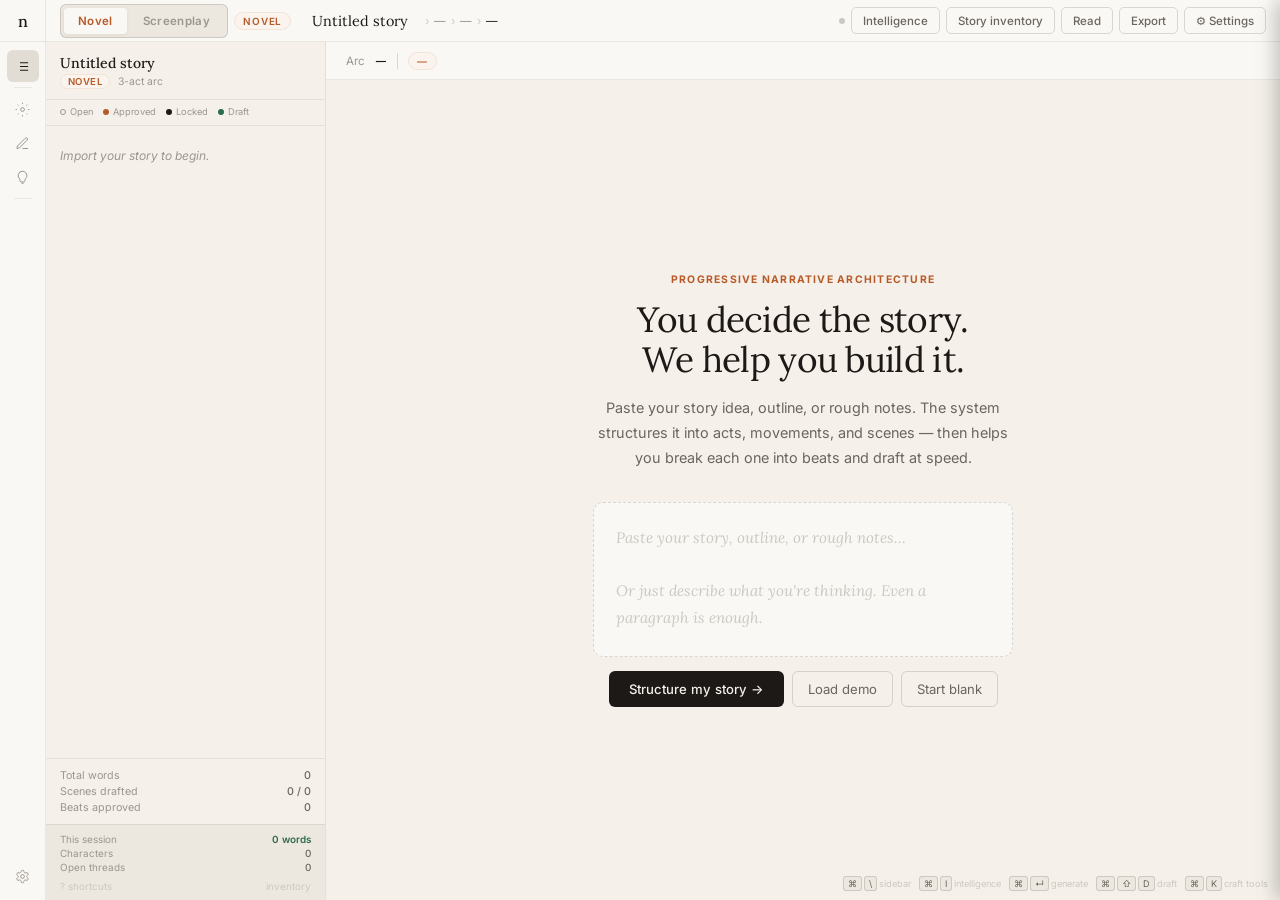
==== app.html @ 229045ee "Add files via upload" ====
<!DOCTYPE html>
<html lang="en">
<head>
<meta charset="UTF-8">
<meta name="viewport" content="width=device-width, initial-scale=1.0">
<title>Narrative</title>
<link rel="preconnect" href="https://fonts.googleapis.com">
<link href="https://fonts.googleapis.com/css2?family=Lora:ital,wght@0,400;0,500;1,400;1,500&family=Inter:wght@300;400;500;600&display=swap" rel="stylesheet">
<style>
/* ═══════════════════════════════════════════════════════════════
   DESIGN TOKENS
═══════════════════════════════════════════════════════════════ */
:root {
  /* Surfaces */
  --paper:       #f5f1ea;
  --paper-2:     #ece8df;
  --paper-3:     #e2ddd4;
  --paper-card:  #faf8f4;

  /* Ink */
  --ink:         #1c1917;
  --ink-2:       #3d3936;
  --ink-3:       #6b6560;
  --ink-4:       #9c9590;
  --ink-5:       #ccc8c2;

  /* Accent */
  --accent:      #b85a28;
  --accent-2:    #f2e4d8;
  --accent-3:    #faf3ee;

  /* Status colours */
  --col-open:     #9c9590;
  --col-approved: #b85a28;
  --col-locked:   #1c1917;
  --col-draft:    #2d6a4f;
  --col-beat:     #5b4fcf;

  /* Mode colours */
  --novel-accent:      #b85a28;
  --screenplay-accent: #1a5276;
  --screenplay-2:      #d6eaf8;

  /* Structure */
  --border:   rgba(28,25,23,.08);
  --border-2: rgba(28,25,23,.15);
  --shadow-s: 0 1px 4px rgba(28,25,23,.06);
  --shadow-m: 0 4px 18px rgba(28,25,23,.09);

  /* Type */
  --serif: 'Lora', Georgia, serif;
  --sans:  'Inter', system-ui, sans-serif;
  --ease:  cubic-bezier(.4,0,.2,1);

  /* Sidebar width */
  --sb-w: 280px;
  --rail-w: 46px;
}

/* Screenplay mode overrides accent colour */
body.screenplay {
  --accent:   #1a5276;
  --accent-2: #d6eaf8;
  --accent-3: #eaf4fb;
}

/* ═══════════════════════════════════════════════════════════════
   RESET
═══════════════════════════════════════════════════════════════ */
*,*::before,*::after { box-sizing:border-box; margin:0; padding:0; }
html,body { height:100%; overflow:hidden; }
body { font-family:var(--sans); background:var(--paper); color:var(--ink);
       -webkit-font-smoothing:antialiased; font-size:14px; }
button { font-family:inherit; cursor:pointer; border:none; background:none; color:inherit; }
input,textarea { font-family:inherit; outline:none; border:none; background:none; color:inherit; }
::-webkit-scrollbar { width:4px; }
::-webkit-scrollbar-thumb { background:var(--border-2); border-radius:2px; }

/* ═══════════════════════════════════════════════════════════════
   APP SHELL  —  rail | sidebar | main
═══════════════════════════════════════════════════════════════ */
#shell {
  display: grid;
  grid-template-rows: 42px 1fr;
  grid-template-columns: var(--rail-w) var(--sb-w) 1fr;
  grid-template-areas:
    "topbar topbar topbar"
    "rail   sb     main";
  height: 100vh;
  transition: grid-template-columns 220ms var(--ease);
}
#shell.sb-closed {
  grid-template-columns: var(--rail-w) 0px 1fr;
}

/* ═══════════════════════════════════════════════════════════════
   TOPBAR
═══════════════════════════════════════════════════════════════ */
#topbar {
  grid-area: topbar;
  display: flex;
  align-items: center;
  gap: 0;
  background: var(--paper-card);
  border-bottom: 1px solid var(--border);
  z-index: 100;
  padding-right: 14px;
}

/* Logo mark */
#tb-logo {
  width: var(--rail-w);
  height: 42px;
  display: flex;
  align-items: center;
  justify-content: center;
  font-family: var(--serif);
  font-size: 1rem;
  font-weight: 500;
  letter-spacing: -.02em;
  color: var(--ink);
  border-right: 1px solid var(--border);
  flex-shrink: 0;
  user-select: none;
}

/* Mode toggle — Novel / Screenplay */
#mode-toggle {
  display: flex;
  align-items: center;
  gap: 2px;
  background: var(--paper-2);
  border: 1px solid var(--border-2);
  border-radius: 6px;
  padding: 3px;
  margin-left: 14px;
}
.mode-btn {
  height: 26px;
  padding: 0 14px;
  border-radius: 4px;
  font-size: .72rem;
  font-weight: 600;
  letter-spacing: .03em;
  color: var(--ink-4);
  transition: all 180ms var(--ease);
}
.mode-btn.active {
  background: var(--paper-card);
  color: var(--accent);
  box-shadow: var(--shadow-s);
}

/* Mode badge — shows in topbar when mode active */
#mode-badge {
  font-size: .62rem;
  font-weight: 600;
  letter-spacing: .08em;
  text-transform: uppercase;
  color: var(--accent);
  background: var(--accent-3);
  border: 1px solid var(--accent-2);
  padding: 2px 8px;
  border-radius: 20px;
  margin-left: 6px;
}

/* Project title */
#tb-title {
  font-family: var(--serif);
  font-size: .9rem;
  font-weight: 400;
  color: var(--ink);
  padding: 2px 7px;
  border-radius: 4px;
  cursor: text;
  transition: background 180ms;
  margin-left: 14px;
  min-width: 80px;
  max-width: 240px;
}
#tb-title:hover { background: var(--paper-2); }
#tb-title:focus { background: var(--paper-2); outline: none; }

/* Breadcrumb */
#tb-crumb {
  display: flex;
  align-items: center;
  gap: 5px;
  font-size: .72rem;
  color: var(--ink-4);
  margin-left: 10px;
  flex: 1;
  min-width: 0;
  overflow: hidden;
}
.tb-crumb-sep { color: var(--ink-5); }
.tb-crumb-item {
  white-space: nowrap;
  overflow: hidden;
  text-overflow: ellipsis;
}
.tb-crumb-item.current { color: var(--ink-2); font-weight: 500; }

/* Right controls */
#tb-right {
  display: flex;
  align-items: center;
  gap: 6px;
  margin-left: auto;
  flex-shrink: 0;
}
.tb-btn {
  height: 27px;
  padding: 0 11px;
  border-radius: 5px;
  font-size: .72rem;
  font-weight: 500;
  color: var(--ink-3);
  border: 1px solid var(--border-2);
  transition: all 180ms var(--ease);
  display: flex;
  align-items: center;
  gap: 5px;
}
.tb-btn:hover { background: var(--paper-2); color: var(--ink); }
.tb-btn.primary {
  background: var(--ink);
  color: var(--paper);
  border-color: var(--ink);
}
.tb-btn.primary:hover { background: var(--ink-2); }

/* Save indicator */
#save-dot {
  width: 6px;
  height: 6px;
  border-radius: 50%;
  background: var(--ink-5);
  transition: background .5s;
  flex-shrink: 0;
}
#save-dot.saving { background: #f59e0b; }
#save-dot.saved  { background: var(--col-draft); }

/* ═══════════════════════════════════════════════════════════════
   ICON RAIL
═══════════════════════════════════════════════════════════════ */
#rail {
  grid-area: rail;
  width: var(--rail-w);
  border-right: 1px solid var(--border);
  background: var(--paper-card);
  display: flex;
  flex-direction: column;
  align-items: center;
  padding: 8px 0;
  gap: 2px;
  z-index: 90;
}
.r-btn {
  width: 32px;
  height: 32px;
  border-radius: 6px;
  display: flex;
  align-items: center;
  justify-content: center;
  color: var(--ink-4);
  transition: all 180ms var(--ease);
  position: relative;
}
.r-btn:hover { background: var(--paper-2); color: var(--ink-2); }
.r-btn.active { background: var(--paper-3); color: var(--ink); }
.r-btn svg { width: 15px; height: 15px; stroke: currentColor; fill: none; stroke-width: 1.6; }
.r-sep { width: 18px; height: 1px; background: var(--border); margin: 3px 0; }
.r-bottom { margin-top: auto; }

/* Tooltip */
.r-btn::after {
  content: attr(data-tip);
  position: absolute;
  left: calc(100% + 8px);
  top: 50%;
  transform: translateY(-50%);
  background: var(--ink);
  color: var(--paper);
  font-size: .65rem;
  font-weight: 500;
  padding: 3px 8px;
  border-radius: 4px;
  white-space: nowrap;
  opacity: 0;
  pointer-events: none;
  transition: opacity 150ms;
  z-index: 200;
}
.r-btn:hover::after { opacity: 1; }

/* ═══════════════════════════════════════════════════════════════
   SIDEBAR — the story navigator
═══════════════════════════════════════════════════════════════ */
#sb {
  grid-area: sb;
  background: var(--paper);
  border-right: 1px solid var(--border);
  display: flex;
  flex-direction: column;
  overflow: hidden;
  transition: width 220ms var(--ease);
}
#shell.sb-closed #sb { width: 0; pointer-events: none; }

/* Sidebar header */
#sb-head {
  padding: 12px 14px 10px;
  border-bottom: 1px solid var(--border);
  flex-shrink: 0;
}
#sb-project-name {
  font-family: var(--serif);
  font-size: .88rem;
  font-weight: 500;
  color: var(--ink);
  margin-bottom: 2px;
  white-space: nowrap;
  overflow: hidden;
  text-overflow: ellipsis;
}
#sb-meta {
  font-size: .65rem;
  color: var(--ink-4);
  display: flex;
  align-items: center;
  gap: 8px;
}
.sb-meta-pill {
  background: var(--accent-3);
  color: var(--accent);
  border: 1px solid var(--accent-2);
  border-radius: 20px;
  padding: 1px 7px;
  font-size: .6rem;
  font-weight: 600;
  letter-spacing: .05em;
  text-transform: uppercase;
}

/* Sidebar scroll area */
#sb-scroll {
  flex: 1;
  overflow-y: auto;
  padding: 8px 0;
}

/* ── STATUS LEGEND ── */
#sb-legend {
  display: flex;
  gap: 10px;
  padding: 6px 14px 8px;
  border-bottom: 1px solid var(--border);
  flex-wrap: wrap;
}
.leg-item {
  display: flex;
  align-items: center;
  gap: 4px;
  font-size: .58rem;
  color: var(--ink-4);
}
.leg-dot {
  width: 6px;
  height: 6px;
  border-radius: 50%;
}

/* ── ACT ROW ── */
.act-row {
  padding: 6px 14px 4px;
  margin-top: 4px;
}
.act-label {
  font-size: .6rem;
  font-weight: 700;
  letter-spacing: .1em;
  text-transform: uppercase;
  color: var(--ink-4);
  display: flex;
  align-items: center;
  gap: 6px;
}
.act-label::after {
  content: '';
  flex: 1;
  height: 1px;
  background: var(--border);
}

/* ── MOVEMENT ROW ── */
.mov-row {
  display: flex;
  align-items: flex-start;
  gap: 8px;
  padding: 6px 14px 6px 18px;
  cursor: pointer;
  transition: background 150ms;
  border-left: 2px solid transparent;
  position: relative;
}
.mov-row:hover { background: var(--paper-2); }
.mov-row.active {
  background: var(--paper-2);
  border-left-color: var(--accent);
}
.mov-row.active .mov-name { color: var(--ink); font-weight: 600; }

.mov-status {
  width: 9px;
  height: 9px;
  border-radius: 50%;
  flex-shrink: 0;
  margin-top: 3px;
  transition: all 180ms;
}
/* Status colours */
.st-open     { border: 1.5px solid var(--col-open); background: transparent; }
.st-approved { border: 1.5px solid var(--col-approved); background: var(--col-approved); }
.st-locked   { border: 1.5px solid var(--col-locked); background: var(--col-locked); }
.st-draft    { border: 1.5px solid var(--col-draft); background: var(--col-draft); }

.mov-body { flex: 1; min-width: 0; }
.mov-name {
  font-size: .8rem;
  font-weight: 500;
  color: var(--ink-2);
  white-space: nowrap;
  overflow: hidden;
  text-overflow: ellipsis;
  margin-bottom: 2px;
}
.mov-fn {
  font-size: .65rem;
  color: var(--ink-4);
  white-space: nowrap;
  overflow: hidden;
  text-overflow: ellipsis;
  margin-bottom: 3px;
}
/* Movement summary — the key new feature */
.mov-summary {
  font-size: .68rem;
  color: var(--ink-3);
  line-height: 1.55;
  display: none; /* shown when movement is active or hovered */
  padding-top: 2px;
  border-top: 1px solid var(--border);
  margin-top: 3px;
  padding-top: 4px;
}
.mov-row.active .mov-summary,
.mov-row.expanded .mov-summary { display: block; }

.mov-scenes-count {
  font-size: .6rem;
  color: var(--ink-5);
  flex-shrink: 0;
  margin-top: 3px;
}

/* ── SCENE ROW (inside expanded movement) ── */
.scene-rows {
  display: none;
  padding: 0 0 4px 0;
}
.mov-row.expanded + .scene-rows { display: block; }

.scene-row {
  display: flex;
  align-items: center;
  gap: 7px;
  padding: 4px 14px 4px 36px;
  cursor: pointer;
  transition: background 150ms;
  border-left: 2px solid transparent;
}
.scene-row:hover { background: var(--paper-2); }
.scene-row.active {
  background: var(--accent-3);
  border-left-color: var(--accent);
}
.scene-row.active .scene-name { color: var(--ink); }

.scene-status {
  width: 6px;
  height: 6px;
  border-radius: 50%;
  flex-shrink: 0;
}
.scene-name {
  font-size: .74rem;
  color: var(--ink-3);
  flex: 1;
  white-space: nowrap;
  overflow: hidden;
  text-overflow: ellipsis;
}
.scene-beats-count {
  font-size: .6rem;
  color: var(--ink-5);
  flex-shrink: 0;
}

/* ── SIDEBAR FOOTER ── */
#sb-foot {
  padding: 10px 14px;
  border-top: 1px solid var(--border);
  flex-shrink: 0;
  display: flex;
  flex-direction: column;
  gap: 3px;
}
.sb-stat {
  display: flex;
  justify-content: space-between;
  font-size: .67rem;
  color: var(--ink-4);
}
.sb-stat strong { color: var(--ink-3); font-weight: 500; }

/* ── ADD MOVEMENT button ── */
.sb-add-btn {
  display: flex;
  align-items: center;
  gap: 6px;
  padding: 6px 14px;
  font-size: .72rem;
  color: var(--ink-4);
  width: 100%;
  text-align: left;
  transition: all 150ms;
  border-radius: 0;
}
.sb-add-btn:hover { background: var(--paper-2); color: var(--accent); }
.sb-add-btn svg { width: 12px; height: 12px; stroke: currentColor; fill: none; stroke-width: 2; }

/* ═══════════════════════════════════════════════════════════════
   MAIN AREA
═══════════════════════════════════════════════════════════════ */
#main {
  grid-area: main;
  display: flex;
  flex-direction: column;
  overflow: hidden;
  background: var(--paper);
}

/* ── CONTEXT BAR (below topbar in main) ── */
#ctx-bar {
  height: 38px;
  border-bottom: 1px solid var(--border);
  background: var(--paper-card);
  display: flex;
  align-items: center;
  padding: 0 20px;
  gap: 10px;
  flex-shrink: 0;
}
.ctx-label {
  font-size: .72rem;
  color: var(--ink-4);
}
.ctx-name {
  font-family: var(--serif);
  font-size: .88rem;
  font-weight: 500;
  color: var(--ink);
}
.ctx-fn-pill {
  font-size: .62rem;
  font-weight: 600;
  letter-spacing: .06em;
  text-transform: uppercase;
  padding: 2px 8px;
  border-radius: 20px;
  background: var(--accent-3);
  color: var(--accent);
  border: 1px solid var(--accent-2);
}
.ctx-sep { width: 1px; height: 16px; background: var(--border-2); }
.ctx-right { margin-left: auto; display: flex; gap: 6px; align-items: center; }

/* ── MAIN SCROLL ── */
#main-scroll {
  flex: 1;
  overflow-y: auto;
  padding: 0;
}

/* ═══════════════════════════════════════════════════════════════
   WELCOME / EMPTY STATE
═══════════════════════════════════════════════════════════════ */
#welcome-state {
  display: flex;
  align-items: center;
  justify-content: center;
  min-height: 100%;
  padding: 60px 40px;
}
.ws-inner {
  max-width: 520px;
  text-align: center;
}
.ws-kicker {
  font-size: .65rem;
  font-weight: 700;
  letter-spacing: .12em;
  text-transform: uppercase;
  color: var(--accent);
  margin-bottom: 14px;
}
.ws-title {
  font-family: var(--serif);
  font-size: 2.2rem;
  font-weight: 400;
  color: var(--ink);
  line-height: 1.15;
  letter-spacing: -.02em;
  margin-bottom: 14px;
}
.ws-sub {
  font-size: .9rem;
  color: var(--ink-3);
  line-height: 1.75;
  margin-bottom: 32px;
  max-width: 420px;
  margin-left: auto;
  margin-right: auto;
}

/* Import area */
.ws-import {
  border: 1.5px dashed var(--border-2);
  border-radius: 10px;
  padding: 22px;
  background: var(--paper-card);
  margin-bottom: 14px;
  transition: border-color 200ms, background 200ms;
  text-align: left;
}
.ws-import:focus-within {
  border-color: var(--accent);
  background: var(--accent-3);
}
.ws-import textarea {
  width: 100%;
  resize: none;
  font-family: var(--serif);
  font-size: .95rem;
  line-height: 1.75;
  color: var(--ink);
  min-height: 100px;
}
.ws-import textarea::placeholder { color: var(--ink-5); font-style: italic; }

.ws-actions {
  display: flex;
  align-items: center;
  gap: 8px;
  justify-content: center;
}
.ws-btn-p {
  height: 36px;
  padding: 0 20px;
  border-radius: 6px;
  background: var(--ink);
  color: var(--paper);
  font-size: .82rem;
  font-weight: 500;
  transition: background 180ms;
}
.ws-btn-p:hover { background: var(--ink-2); }
.ws-btn-s {
  height: 36px;
  padding: 0 15px;
  border-radius: 6px;
  border: 1px solid var(--border-2);
  font-size: .82rem;
  color: var(--ink-3);
  transition: all 180ms;
}
.ws-btn-s:hover { background: var(--paper-2); color: var(--ink); }

/* ═══════════════════════════════════════════════════════════════
   MOVEMENT OVERVIEW (main content when a movement is selected)
═══════════════════════════════════════════════════════════════ */
#movement-view {
  display: none;
  padding: 36px 48px 80px;
  max-width: 800px;
}
#movement-view.visible { display: block; }

.mv-header { margin-bottom: 28px; }
.mv-act-label {
  font-size: .62rem;
  font-weight: 700;
  letter-spacing: .1em;
  text-transform: uppercase;
  color: var(--ink-4);
  margin-bottom: 6px;
}
.mv-title {
  font-family: var(--serif);
  font-size: 1.8rem;
  font-weight: 400;
  color: var(--ink);
  letter-spacing: -.02em;
  margin-bottom: 6px;
  line-height: 1.2;
}
.mv-fn {
  font-size: .78rem;
  color: var(--ink-3);
  margin-bottom: 14px;
  line-height: 1.5;
}
.mv-summary-block {
  background: var(--paper-card);
  border: 1px solid var(--border);
  border-left: 3px solid var(--accent);
  border-radius: 0 8px 8px 0;
  padding: 14px 18px;
  margin-bottom: 24px;
  font-family: var(--serif);
  font-size: .95rem;
  line-height: 1.75;
  color: var(--ink-2);
}
.mv-summary-block .mv-summary-label {
  font-family: var(--sans);
  font-size: .6rem;
  font-weight: 700;
  letter-spacing: .1em;
  text-transform: uppercase;
  color: var(--ink-4);
  margin-bottom: 6px;
}

/* Scene intention cards */
.mv-scenes-title {
  font-size: .72rem;
  font-weight: 600;
  letter-spacing: .08em;
  text-transform: uppercase;
  color: var(--ink-4);
  margin-bottom: 12px;
  display: flex;
  align-items: center;
  justify-content: space-between;
}
.scene-cards { display: flex; flex-direction: column; gap: 8px; }

.scene-card {
  background: var(--paper-card);
  border: 1px solid var(--border);
  border-radius: 8px;
  padding: 14px 16px;
  cursor: pointer;
  transition: all 180ms var(--ease);
  display: flex;
  align-items: flex-start;
  gap: 12px;
}
.scene-card:hover {
  border-color: var(--border-2);
  box-shadow: var(--shadow-s);
  transform: translateY(-1px);
}
.scene-card.active {
  border-color: var(--accent);
  background: var(--accent-3);
}

.sc-num {
  font-size: .65rem;
  font-weight: 700;
  color: var(--ink-5);
  width: 18px;
  flex-shrink: 0;
  padding-top: 1px;
}
.sc-body { flex: 1; min-width: 0; }
.sc-name {
  font-size: .85rem;
  font-weight: 500;
  color: var(--ink);
  margin-bottom: 3px;
}
.sc-intention {
  font-size: .76rem;
  color: var(--ink-3);
  line-height: 1.5;
  font-style: italic;
}
.sc-meta {
  display: flex;
  align-items: center;
  gap: 6px;
  margin-top: 7px;
  flex-wrap: wrap;
}
.sc-tag {
  font-size: .6rem;
  font-weight: 600;
  letter-spacing: .05em;
  text-transform: uppercase;
  padding: 1px 6px;
  border-radius: 3px;
}
.sc-tag-fn    { background: var(--paper-3); color: var(--ink-3); }
.sc-tag-beats { background: var(--accent-3); color: var(--accent); }
.sc-tag-done  { background: #dceee6; color: #2d6a4f; }
.sc-tag-open  { background: var(--paper-3); color: var(--col-open); }
.sc-tag-locked { background: #f0ede8; color: var(--ink-2); }

.sc-status-dot {
  width: 8px;
  height: 8px;
  border-radius: 50%;
  flex-shrink: 0;
  margin-top: 4px;
}

/* Add scene card */
.scene-card-add {
  border-style: dashed;
  color: var(--ink-4);
  display: flex;
  align-items: center;
  justify-content: center;
  gap: 6px;
  font-size: .78rem;
  padding: 12px;
  background: transparent;
}
.scene-card-add:hover {
  color: var(--accent);
  border-color: var(--accent);
  background: var(--accent-3);
  transform: none;
  box-shadow: none;
}

/* ═══════════════════════════════════════════════════════════════
   BEAT VIEW (main content when a scene is selected)
═══════════════════════════════════════════════════════════════ */
#beat-view {
  display: none;
  padding: 32px 48px 100px;
  max-width: 760px;
}
#beat-view.visible { display: block; }

.bv-header { margin-bottom: 22px; }
.bv-back {
  display: inline-flex;
  align-items: center;
  gap: 5px;
  font-size: .72rem;
  color: var(--ink-4);
  cursor: pointer;
  margin-bottom: 10px;
  transition: color 150ms;
}
.bv-back:hover { color: var(--accent); }
.bv-back svg { width: 12px; height: 12px; stroke: currentColor; fill: none; stroke-width: 2; }

.bv-title {
  font-family: var(--serif);
  font-size: 1.4rem;
  font-weight: 400;
  color: var(--ink);
  margin-bottom: 4px;
}
.bv-intention {
  font-size: .82rem;
  color: var(--ink-3);
  font-style: italic;
  line-height: 1.55;
  margin-bottom: 14px;
  max-width: 520px;
}

/* Intention input */
.bv-intention-input {
  width: 100%;
  border: 1px solid var(--border-2);
  border-radius: 6px;
  padding: 10px 14px;
  font-family: var(--serif);
  font-size: .9rem;
  line-height: 1.65;
  color: var(--ink);
  background: var(--paper-card);
  resize: none;
  margin-bottom: 16px;
  transition: border-color 180ms;
  min-height: 64px;
}
.bv-intention-input:focus { border-color: var(--accent); background: var(--paper-card); }
.bv-intention-input::placeholder { color: var(--ink-5); font-style: italic; }

.bv-gen-beats-btn {
  height: 32px;
  padding: 0 16px;
  border-radius: 5px;
  background: var(--ink);
  color: var(--paper);
  font-size: .78rem;
  font-weight: 500;
  margin-bottom: 22px;
  display: inline-flex;
  align-items: center;
  gap: 6px;
  transition: background 180ms;
}
.bv-gen-beats-btn:hover { background: var(--ink-2); }

/* Beat cards */
.beat-list { display: flex; flex-direction: column; gap: 6px; }

.beat-card {
  background: var(--paper-card);
  border: 1px solid var(--border);
  border-radius: 7px;
  padding: 12px 14px;
  display: flex;
  align-items: flex-start;
  gap: 10px;
  transition: all 180ms var(--ease);
  cursor: default;
}
.beat-card:hover { border-color: var(--border-2); }
.beat-card.locked { border-left: 3px solid var(--col-locked); }
.beat-card.approved { border-left: 3px solid var(--col-approved); }
.beat-card.drafted { border-left: 3px solid var(--col-draft); }

.bc-drag {
  color: var(--ink-5);
  cursor: grab;
  padding: 2px;
  flex-shrink: 0;
  font-size: .8rem;
  margin-top: 1px;
  line-height: 1;
  letter-spacing: -.5px;
}
.bc-drag:hover { color: var(--ink-3); }

.bc-num {
  font-size: .62rem;
  font-weight: 700;
  color: var(--ink-5);
  width: 16px;
  flex-shrink: 0;
  padding-top: 2px;
}

.bc-body { flex: 1; min-width: 0; }
.bc-fn-row {
  display: flex;
  align-items: center;
  gap: 6px;
  margin-bottom: 4px;
}
.bc-fn-tag {
  font-size: .58rem;
  font-weight: 700;
  letter-spacing: .07em;
  text-transform: uppercase;
  padding: 1px 6px;
  border-radius: 3px;
  background: var(--paper-3);
  color: var(--ink-3);
}
.bc-fn-tag.revelation  { background: #fef3c7; color: #92400e; }
.bc-fn-tag.escalation  { background: var(--accent-3); color: var(--accent); }
.bc-fn-tag.reversal    { background: #ede9fe; color: #5b21b6; }
.bc-fn-tag.closure     { background: #d1fae5; color: #065f46; }
.bc-fn-tag.probe       { background: #e0f2fe; color: #0369a1; }
.bc-fn-tag.establishment { background: var(--paper-3); color: var(--ink-3); }

.bc-lock-btn {
  font-size: .6rem;
  color: var(--ink-5);
  padding: 1px 5px;
  border-radius: 3px;
  border: 1px solid var(--border);
  transition: all 150ms;
  margin-left: auto;
}
.bc-lock-btn:hover { color: var(--ink); border-color: var(--ink); }
.bc-lock-btn.locked { background: var(--ink); color: var(--paper); border-color: var(--ink); }

.bc-intention {
  font-size: .8rem;
  color: var(--ink-2);
  line-height: 1.55;
  margin-bottom: 5px;
}
.bc-intention[contenteditable]:focus { outline: none; }
.bc-intention[contenteditable]:focus::after { content: '|'; color: var(--accent); animation: blink 1s step-end infinite; }
@keyframes blink { 0%,100%{opacity:1} 50%{opacity:0} }

.bc-meta {
  display: flex;
  align-items: center;
  gap: 6px;
  flex-wrap: wrap;
}
.bc-meta-item {
  font-size: .62rem;
  color: var(--ink-4);
  display: flex;
  align-items: center;
  gap: 3px;
}
.bc-meta-dot { width: 4px; height: 4px; border-radius: 50%; background: var(--ink-5); }

.bc-actions {
  display: flex;
  flex-direction: column;
  gap: 4px;
  flex-shrink: 0;
}
.bc-action-btn {
  height: 24px;
  padding: 0 8px;
  border-radius: 4px;
  font-size: .62rem;
  font-weight: 500;
  border: 1px solid var(--border-2);
  color: var(--ink-4);
  transition: all 150ms;
  white-space: nowrap;
}
.bc-action-btn:hover { background: var(--paper-2); color: var(--ink); }
.bc-action-btn.expand-btn {
  background: var(--ink);
  color: var(--paper);
  border-color: var(--ink);
}
.bc-action-btn.expand-btn:hover { background: var(--ink-2); }

/* Add beat */
.beat-add-row {
  display: flex;
  align-items: center;
  gap: 8px;
  padding: 8px 14px;
  border: 1px dashed var(--border-2);
  border-radius: 7px;
  cursor: pointer;
  transition: all 150ms;
  color: var(--ink-4);
  font-size: .75rem;
}
.beat-add-row:hover { border-color: var(--accent); color: var(--accent); background: var(--accent-3); }

/* ═══════════════════════════════════════════════════════════════
   SCREENPLAY-SPECIFIC STYLES
═══════════════════════════════════════════════════════════════ */
body.screenplay .mov-row.active { border-left-color: var(--screenplay-accent); }
body.screenplay .scene-card.active { border-color: var(--screenplay-accent); background: var(--screenplay-2); }
body.screenplay .ctx-fn-pill { background: var(--screenplay-2); color: var(--screenplay-accent); border-color: rgba(26,82,118,.2); }

/* ═══════════════════════════════════════════════════════════════
   SETTINGS MODAL
═══════════════════════════════════════════════════════════════ */
#settings-modal {
  position: fixed;
  inset: 0;
  z-index: 500;
  background: rgba(28,25,23,.45);
  backdrop-filter: blur(4px);
  display: none;
  align-items: center;
  justify-content: center;
}
#settings-modal.open { display: flex; }
.settings-box {
  background: var(--paper-card);
  border-radius: 12px;
  padding: 28px;
  width: min(420px, 90vw);
  box-shadow: var(--shadow-m);
}
.settings-title {
  font-family: var(--serif);
  font-size: 1.2rem;
  margin-bottom: 5px;
}
.settings-sub {
  font-size: .8rem;
  color: var(--ink-3);
  line-height: 1.6;
  margin-bottom: 16px;
}
.settings-inp {
  width: 100%;
  height: 34px;
  border: 1.5px solid var(--border-2);
  border-radius: 6px;
  background: var(--paper);
  padding: 0 10px;
  font-size: .83rem;
  margin-bottom: 14px;
  transition: border-color 180ms;
}
.settings-inp:focus { border-color: var(--accent); outline: none; }
.settings-actions { display: flex; gap: 8px; justify-content: flex-end; }

/* ═══════════════════════════════════════════════════════════════
   TOASTS
═══════════════════════════════════════════════════════════════ */
#toasts {
  position: fixed;
  bottom: 18px;
  left: 50%;
  transform: translateX(-50%);
  display: flex;
  flex-direction: column;
  gap: 5px;
  z-index: 999;
  pointer-events: none;
  align-items: center;
}
.toast {
  background: var(--ink);
  color: var(--paper);
  padding: 7px 16px;
  border-radius: 6px;
  font-size: .78rem;
  box-shadow: var(--shadow-m);
  animation: toast-in .22s var(--ease);
  white-space: nowrap;
}
.toast.success { background: var(--col-draft); }
.toast.info    { background: var(--col-beat); }
@keyframes toast-in { from{opacity:0;transform:translateY(5px)} to{opacity:1;transform:none} }

/* ═══════════════════════════════════════════════════════════════
   CHUNK 3 — BEAT ENGINE CSS
═══════════════════════════════════════════════════════════════ */

.beat-generating { display:flex; flex-direction:column; gap:8px; padding:8px 0; }
.beat-gen-shimmer { height:72px; border-radius:7px; background:linear-gradient(90deg,var(--paper-2) 25%,var(--paper-3) 50%,var(--paper-2) 75%); background-size:200% 100%; animation:beat-shim 1.4s infinite; border:1px solid var(--border); }
@keyframes beat-shim { 0%{background-position:200% 0} 100%{background-position:-200% 0} }
.beat-gen-label { font-size:.72rem; color:var(--ink-4); font-style:italic; text-align:center; padding:6px 0; display:flex; align-items:center; justify-content:center; gap:8px; }
.beat-gen-spinner { width:14px; height:14px; border:2px solid var(--border-2); border-top-color:var(--accent); border-radius:50%; animation:spin .7s linear infinite; flex-shrink:0; }
@keyframes spin { to { transform:rotate(360deg); } }
.beat-card { animation:beat-appear .3s var(--ease) both; position:relative; }
@keyframes beat-appear { from{opacity:0;transform:translateY(6px)} to{opacity:1;transform:none} }
.beat-card.drag-over { border-color:var(--accent); background:var(--accent-3); }
.bc-intention { transition:background 150ms; border-radius:3px; padding:2px 4px; margin:-2px -4px; }
.bc-intention:hover { background:var(--paper-2); cursor:text; }
.bc-intention:focus { background:var(--paper-2); outline:none; }
.bc-stakes { font-size:.72rem; color:var(--ink-4); line-height:1.45; margin-top:4px; padding:4px 7px; background:var(--paper-2); border-radius:4px; border-left:2px solid var(--border-2); transition:border-color 150ms; }
.bc-stakes.warning { border-left-color:#f59e0b; color:#92400e; }
.bc-stakes.empty { color:var(--ink-5); font-style:italic; }
.bc-stakes:focus { outline:none; border-left-color:var(--accent); }
.bc-char-tag { font-size:.6rem; padding:1px 6px; border-radius:3px; background:#dceee6; color:#2d6a4f; font-weight:500; }
.bc-char-passive { background:#fef3c7; color:#92400e; }
.needs-box { background:var(--accent-3); border:1px solid var(--accent-2); border-radius:8px; padding:14px; margin-bottom:18px; animation:beat-appear .3s var(--ease); }
.needs-box-title { font-size:.6rem; font-weight:700; letter-spacing:.1em; text-transform:uppercase; color:var(--accent); margin-bottom:7px; display:flex; align-items:center; justify-content:space-between; }
.needs-box-text { font-size:.8rem; color:var(--ink-2); line-height:1.6; }
.needs-box-close { font-size:.75rem; color:var(--ink-4); cursor:pointer; }
.needs-box-close:hover { color:var(--ink); }
.inspiration-panel { background:var(--paper-card); border:1px solid var(--border); border-radius:8px; padding:14px; margin-bottom:18px; animation:beat-appear .3s var(--ease); }
.ip-header { font-size:.6rem; font-weight:700; letter-spacing:.1em; text-transform:uppercase; color:var(--col-beat); margin-bottom:10px; display:flex; align-items:center; justify-content:space-between; }
.ip-close { font-size:.75rem; color:var(--ink-4); cursor:pointer; }
.ip-close:hover { color:var(--ink); }
.ip-provocation { border-left:2px solid var(--border-2); padding:6px 10px; margin-bottom:6px; transition:border-color 150ms,background 150ms; border-radius:0 4px 4px 0; }
.ip-provocation:hover { border-left-color:var(--col-beat); background:var(--paper-2); }
.ip-prov-type { font-size:.58rem; font-weight:700; letter-spacing:.07em; text-transform:uppercase; color:var(--col-beat); margin-bottom:2px; }
.ip-prov-text { font-size:.78rem; color:var(--ink-2); line-height:1.5; font-style:italic; }
.beat-actions-bar { display:flex; gap:8px; margin-bottom:14px; flex-wrap:wrap; align-items:center; }
.bab-btn { height:28px; padding:0 12px; border-radius:5px; font-size:.72rem; font-weight:500; border:1px solid var(--border-2); color:var(--ink-3); transition:all 150ms; display:flex; align-items:center; gap:5px; }
.bab-btn:hover { background:var(--paper-2); color:var(--ink); }
.bab-btn.primary { background:var(--ink); color:var(--paper); border-color:var(--ink); }
.bab-btn.primary:hover { background:var(--ink-2); }
.bab-beat-count { font-size:.68rem; color:var(--ink-4); margin-left:auto; }
.bc-fn-select { font-size:.58rem; font-weight:700; letter-spacing:.07em; text-transform:uppercase; padding:1px 6px; border-radius:3px; background:var(--paper-3); color:var(--ink-3); border:1px solid var(--border); cursor:pointer; appearance:none; -webkit-appearance:none; }
.bc-fn-select:focus { outline:none; border-color:var(--accent); }
.bc-delete-btn { font-size:.65rem; color:var(--ink-5); width:20px; height:20px; display:flex; align-items:center; justify-content:center; border-radius:3px; transition:all 150ms; flex-shrink:0; }
.bc-delete-btn:hover { background:#fee2e2; color:#dc2626; }
.bv-two-col { display:grid; grid-template-columns:1fr 240px; gap:24px; align-items:flex-start; }
.bv-context-panel { position:sticky; top:20px; }
.bcp-section { background:var(--paper-card); border:1px solid var(--border); border-radius:8px; padding:14px; margin-bottom:10px; }
.bcp-title { font-size:.6rem; font-weight:700; letter-spacing:.1em; text-transform:uppercase; color:var(--ink-4); margin-bottom:8px; }
.bcp-text { font-size:.76rem; color:var(--ink-2); line-height:1.55; }
.bcp-signal { display:flex; gap:6px; margin-bottom:5px; font-size:.73rem; color:var(--ink-2); line-height:1.4; }
.bcp-sig-dot { width:5px; height:5px; border-radius:50%; background:var(--accent); flex-shrink:0; margin-top:5px; }
.bcp-warning { background:#fef3c7; border-color:#fde68a; }
.bcp-warning .bcp-title { color:#92400e; }
.bcp-warning .bcp-text { color:#78350f; }

/* ═══════════════════════════════════════════════════════════════
   CHUNK 4 — DRAFT EXPANSION & MANUSCRIPT SURFACE
═══════════════════════════════════════════════════════════════ */

/* Draft view container */
#draft-view { display:none; padding:0 0 120px; max-width:760px; }
#draft-view.visible { display:block; }

/* Draft header */
.dv-header { padding:28px 40px 0; margin-bottom:0; }
.dv-back { display:inline-flex;align-items:center;gap:5px;font-size:.72rem;color:var(--ink-4);cursor:pointer;margin-bottom:12px;transition:color 150ms; }
.dv-back:hover { color:var(--accent); }
.dv-back svg { width:12px;height:12px;stroke:currentColor;fill:none;stroke-width:2; }
.dv-title { font-family:var(--serif);font-size:1.3rem;font-weight:400;color:var(--ink);margin-bottom:4px;padding:0 40px; }
.dv-meta { font-size:.72rem;color:var(--ink-4);padding:0 40px;margin-bottom:0;display:flex;align-items:center;gap:10px; }
.dv-mode-pill { font-size:.6rem;font-weight:600;letter-spacing:.06em;text-transform:uppercase;padding:2px 7px;border-radius:20px;background:var(--accent-3);color:var(--accent);border:1px solid var(--accent-2); }

/* Scene divider between beat-expanded blocks */
.scene-divider { height:1px;background:var(--border);margin:0 40px 0; }

/* Beat expansion block — each beat becomes one of these */
.expansion-block {
  padding:24px 40px;
  border-bottom:1px solid var(--border);
  position:relative;
  transition:background 300ms;
}
.expansion-block:last-of-type { border-bottom:none; }
.expansion-block:hover .eb-actions { opacity:1; }

/* Beat label above each block */
.eb-label {
  display:flex;align-items:center;gap:8px;
  margin-bottom:10px;
}
.eb-beat-num { font-size:.6rem;font-weight:700;color:var(--ink-5);width:20px; }
.eb-fn-tag { font-size:.58rem;font-weight:700;letter-spacing:.07em;text-transform:uppercase;padding:1px 6px;border-radius:3px;background:var(--paper-3);color:var(--ink-3); }
.eb-fn-tag.revelation  { background:#fef3c7;color:#92400e; }
.eb-fn-tag.escalation  { background:var(--accent-3);color:var(--accent); }
.eb-fn-tag.reversal    { background:#ede9fe;color:#5b21b6; }
.eb-fn-tag.closure     { background:#d1fae5;color:#065f46; }
.eb-fn-tag.probe       { background:#e0f2fe;color:#0369a1; }
.eb-status-dot { width:6px;height:6px;border-radius:50%;flex-shrink:0; }
.eb-word-count { font-size:.6rem;color:var(--ink-5);margin-left:auto; }

/* The actual prose/script surface */
.eb-prose {
  font-family:var(--serif);
  font-size:17.5px;
  line-height:1.92;
  color:var(--ink);
  min-height:24px;
  caret-color:var(--accent);
  white-space:pre-wrap;
  word-break:break-word;
}
.eb-prose:focus { outline:none; }
.eb-prose p { margin-bottom:1em; }

/* AI tint — pale green, dissolves after acceptance */
.eb-prose.ai-authored { background:rgba(45,106,79,.055);border-radius:4px;padding:4px 6px;margin:-4px -6px;transition:background 2s ease; }
.eb-prose.ai-authored.accepted { background:transparent;padding:0;margin:0; }

/* Voice-converted tint — pale gold */
.eb-prose.voice-authored { background:rgba(160,124,32,.06);border-radius:4px;padding:4px 6px;margin:-4px -6px;transition:background 2s ease; }
.eb-prose.voice-authored.accepted { background:transparent;padding:0;margin:0; }

/* Screenplay formatting */
body.screenplay .eb-prose { font-family:var(--sans);font-size:14px;line-height:1.6; }
.slug-line { font-weight:600;text-transform:uppercase;margin-bottom:.5em;font-size:14px;font-family:var(--sans); }
.action-line { margin-bottom:.5em; }
.character-name { text-align:center;font-weight:600;text-transform:uppercase;margin-top:.8em;margin-bottom:.1em;font-family:var(--sans); }
.dialogue-line { margin:0 60px .4em;font-family:var(--sans); }
.parenthetical { margin:0 80px .2em;color:var(--ink-3);font-family:var(--sans); }

/* Streaming cursor */
.stream-cursor { display:inline-block;width:2px;height:1.05em;background:var(--accent);vertical-align:text-bottom;border-radius:1px;animation:cur-blink 1s step-end infinite; }
@keyframes cur-blink { 0%,100%{opacity:1}50%{opacity:0} }

/* Generating shimmer for prose */
.prose-shimmer { display:flex;flex-direction:column;gap:6px;padding:8px 0; }
.prose-shim-line { height:.95em;border-radius:3px;background:linear-gradient(90deg,var(--paper-2) 25%,var(--paper-3) 50%,var(--paper-2) 75%);background-size:200% 100%;animation:beat-shim 1.4s infinite; }

/* Beat block actions — appear on hover */
.eb-actions {
  position:absolute;right:40px;top:24px;
  display:flex;gap:5px;opacity:0;
  transition:opacity 150ms;
}
.eb-act-btn {
  height:24px;padding:0 9px;border-radius:4px;
  font-size:.65rem;font-weight:500;
  border:1px solid var(--border-2);color:var(--ink-4);
  background:var(--paper-card);
  transition:all 150ms;white-space:nowrap;
}
.eb-act-btn:hover { background:var(--paper-2);color:var(--ink); }
.eb-act-btn.accept { background:var(--col-draft);color:#fff;border-color:var(--col-draft); }
.eb-act-btn.accept:hover { background:#236b42; }
.eb-act-btn.regen { color:var(--accent);border-color:var(--accent-2); }

/* Empty beat slot — not yet expanded */
.eb-empty {
  font-size:.82rem;color:var(--ink-5);font-style:italic;padding:8px 0;
  display:flex;align-items:center;gap:10px;
}
.eb-expand-btn {
  height:26px;padding:0 12px;border-radius:4px;
  font-size:.72rem;font-weight:500;
  background:var(--ink);color:var(--paper);
  border:none;cursor:pointer;
  transition:background 150ms;white-space:nowrap;flex-shrink:0;
}
.eb-expand-btn:hover { background:var(--ink-2); }
.eb-expand-btn:disabled { opacity:.4;cursor:not-allowed; }

/* Draft controls bar — bottom of screen */
#draft-controls {
  position:fixed;bottom:0;left:0;right:0;
  background:var(--paper-card);
  border-top:1px solid var(--border);
  padding:10px 40px;
  display:none;
  align-items:center;gap:10px;
  z-index:50;
  flex-wrap:wrap;
}
#draft-controls.visible { display:flex; }

.dc-group { display:flex;align-items:center;gap:7px;flex-shrink:0; }
.dc-label { font-size:.65rem;font-weight:600;letter-spacing:.07em;text-transform:uppercase;color:var(--ink-4);white-space:nowrap; }
.dc-sep { width:1px;height:20px;background:var(--border-2);flex-shrink:0; }
.dc-select {
  height:28px;padding:0 9px;border-radius:4px;
  border:1px solid var(--border-2);font-size:.75rem;
  background:var(--paper);color:var(--ink-3);cursor:pointer;
  min-width:80px;
}
.dc-slider { width:80px;accent-color:var(--accent); }
.dc-val { font-size:.72rem;color:var(--ink-2);min-width:28px; }
.vlock-btn { height:28px;padding:0 10px;border-radius:4px;font-size:.7rem;font-weight:500;color:var(--ink-4);border:1px solid var(--border-2);transition:all 150ms; }
.vlock-btn.on { background:var(--violet-l,#eceafb);color:#5b4fcf;border-color:rgba(91,79,207,.25); }
#dc-open-dir { flex:1;height:28px;background:var(--paper-2);border:1px solid var(--border-2);border-radius:4px;padding:0 9px;font-size:.8rem;min-width:140px;transition:border-color 150ms; }
#dc-open-dir:focus { border-color:var(--accent);background:var(--paper); }
#dc-open-dir::placeholder { color:var(--ink-5); }
.dc-gen-btn { height:28px;padding:0 14px;border-radius:4px;background:var(--ink);color:var(--paper);font-size:.75rem;font-weight:500;flex-shrink:0;transition:background 150ms; }
.dc-gen-btn:hover { background:var(--ink-2); }
.dc-gen-btn:disabled { opacity:.4;cursor:not-allowed; }

/* Voice button */
.voice-btn { width:28px;height:28px;border-radius:4px;display:flex;align-items:center;justify-content:center;border:1px solid var(--border-2);color:var(--ink-4);transition:all 150ms;flex-shrink:0; }
.voice-btn:hover { background:var(--paper-2);color:var(--ink); }
.voice-btn.recording { background:#fee2e2;border-color:#f87171;color:#dc2626;animation:pulse-r .8s infinite; }
@keyframes pulse-r { 0%,100%{opacity:1}50%{opacity:.6} }

/* Word palette */
#word-palette {
  position:fixed;z-index:600;
  background:var(--paper-card);
  border:1px solid var(--border-2);
  border-radius:10px;
  box-shadow:0 4px 24px rgba(28,25,23,.14);
  padding:10px;min-width:300px;max-width:420px;
  display:none;
}
#word-palette.show { display:block; }
.wp-header { display:flex;align-items:center;justify-content:space-between;margin-bottom:8px; }
.wp-title { font-size:.62rem;font-weight:700;letter-spacing:.1em;text-transform:uppercase;color:var(--ink-4); }
.wp-modes { display:flex;gap:3px; }
.wp-mode { height:20px;padding:0 8px;border-radius:3px;font-size:.65rem;font-weight:500;color:var(--ink-4);border:1px solid var(--border-2);transition:all 150ms; }
.wp-mode.on { background:var(--ink);color:var(--paper);border-color:var(--ink); }
.wp-options { display:flex;flex-direction:column;gap:3px;margin-bottom:8px; }
.wp-opt { padding:7px 10px;border-radius:5px;border:1px solid var(--border);cursor:pointer;transition:all 150ms;text-align:left; }
.wp-opt:hover { background:var(--paper-2);border-color:var(--border-2); }
.wp-opt-label { font-size:.58rem;font-weight:700;letter-spacing:.06em;text-transform:uppercase;color:var(--ink-4);margin-bottom:2px; }
.wp-opt-text { font-family:var(--serif);font-size:.9rem;color:var(--ink);line-height:1.4; }
.wp-loading { text-align:center;padding:14px;font-size:.78rem;color:var(--ink-4);font-style:italic; }
.wp-custom { display:flex;gap:6px;margin-top:4px; }
.wp-custom input { flex:1;height:28px;background:var(--paper-2);border:1px solid var(--border-2);border-radius:4px;padding:0 8px;font-size:.8rem; }
.wp-custom input:focus { border-color:var(--accent);background:var(--paper);outline:none; }
.wp-custom button { height:28px;padding:0 10px;border-radius:4px;background:var(--accent);color:#fff;font-size:.75rem;font-weight:500; }

/* Accept all bar */
#accept-all-bar {
  display:none;align-items:center;gap:10px;
  padding:8px 40px;background:var(--green-l,#dceee6);
  border-bottom:1px solid rgba(45,106,79,.15);
  font-size:.78rem;color:var(--col-draft);
}
#accept-all-bar.show { display:flex; }
.aab-btn { height:26px;padding:0 12px;border-radius:4px;background:var(--col-draft);color:#fff;font-size:.72rem;font-weight:500;border:none;cursor:pointer; }

/* Word count floating badge */
#wc-badge {
  position:fixed;bottom:62px;right:16px;
  font-size:.65rem;color:var(--ink-4);
  background:var(--paper-card);border:1px solid var(--border);
  padding:3px 8px;border-radius:20px;
  pointer-events:none;z-index:40;
  display:none;
}

/* ═══════════════════════════════════════════════════════════════
   CHUNK 5 — CRAFT INTELLIGENCE TOOLS
═══════════════════════════════════════════════════════════════ */

/* ── Craft panel overlay ── */
#craft-panel {
  position:fixed;right:0;top:0;bottom:0;width:420px;
  background:var(--paper-card);border-left:1px solid var(--border);
  box-shadow:-4px 0 24px rgba(28,25,23,.1);
  z-index:200;display:flex;flex-direction:column;
  transform:translateX(100%);transition:transform 260ms var(--ease);
}
#craft-panel.open { transform:translateX(0); }
#craft-panel-backdrop {
  position:fixed;inset:0;z-index:199;background:rgba(28,25,23,.18);
  opacity:0;pointer-events:none;transition:opacity 260ms;
}
#craft-panel-backdrop.open { opacity:1;pointer-events:all; }

.cp-header {
  display:flex;align-items:center;justify-content:space-between;
  padding:14px 18px;border-bottom:1px solid var(--border);flex-shrink:0;
}
.cp-title { font-size:.82rem;font-weight:600;color:var(--ink); }
.cp-close {
  width:28px;height:28px;border-radius:5px;display:flex;align-items:center;justify-content:center;
  color:var(--ink-4);font-size:1rem;cursor:pointer;transition:all 150ms;
}
.cp-close:hover { background:var(--paper-2);color:var(--ink); }

/* Tool tabs inside craft panel */
.cp-tabs {
  display:flex;border-bottom:1px solid var(--border);flex-shrink:0;overflow-x:auto;
}
.cp-tab {
  flex-shrink:0;padding:9px 14px;font-size:.72rem;font-weight:500;
  color:var(--ink-4);cursor:pointer;border-bottom:2px solid transparent;
  transition:all 150ms;white-space:nowrap;
}
.cp-tab.active { color:var(--ink);border-bottom-color:var(--accent); }
.cp-tab:hover { color:var(--ink-2); }

.cp-body { flex:1;overflow-y:auto;padding:18px; }
.cp-body::-webkit-scrollbar { width:3px; }

/* ── Shared tool components ── */
.tool-section { margin-bottom:20px; }
.tool-section-title {
  font-size:.62rem;font-weight:700;letter-spacing:.1em;text-transform:uppercase;
  color:var(--ink-4);margin-bottom:10px;
}
.tool-result {
  background:var(--paper);border:1px solid var(--border);border-radius:7px;
  padding:14px;margin-bottom:12px;
}
.tool-result-label {
  font-size:.6rem;font-weight:700;letter-spacing:.08em;text-transform:uppercase;
  margin-bottom:7px;
}
.tool-result-text { font-size:.82rem;color:var(--ink-2);line-height:1.65; }
.tool-result-text strong { color:var(--ink);font-weight:600; }
.tool-result-text em { color:var(--accent);font-style:normal;font-weight:500; }

/* Generate button in craft panel */
.cp-gen-btn {
  width:100%;height:34px;border-radius:6px;
  background:var(--ink);color:var(--paper);
  font-size:.8rem;font-weight:500;cursor:pointer;
  transition:background 150ms;display:flex;align-items:center;justify-content:center;gap:7px;
  margin-bottom:14px;
}
.cp-gen-btn:hover { background:var(--ink-2); }
.cp-gen-btn:disabled { opacity:.4;cursor:not-allowed; }

/* Loading state */
.cp-loading {
  display:flex;align-items:center;gap:8px;padding:14px 0;
  font-size:.78rem;color:var(--ink-4);font-style:italic;
}
.cp-spinner {
  width:14px;height:14px;border:2px solid var(--border-2);
  border-top-color:var(--accent);border-radius:50%;
  animation:spin .7s linear infinite;flex-shrink:0;
}

/* ── Scene Diagnosis ── */
.diag-lens {
  border:1px solid var(--border);border-radius:7px;
  margin-bottom:8px;overflow:hidden;
}
.diag-lens-header {
  display:flex;align-items:center;gap:8px;padding:10px 13px;
  cursor:pointer;transition:background 150ms;
}
.diag-lens-header:hover { background:var(--paper-2); }
.diag-lens-icon {
  width:20px;height:20px;border-radius:4px;display:flex;align-items:center;
  justify-content:center;font-size:.7rem;flex-shrink:0;font-weight:700;
}
.diag-lens-name { font-size:.78rem;font-weight:600;color:var(--ink-2);flex:1; }
.diag-status-dot { width:8px;height:8px;border-radius:50%;flex-shrink:0; }
.diag-status-ok      { background:#22c55e; }
.diag-status-warning { background:#f59e0b; }
.diag-status-problem { background:#ef4444; }
.diag-status-pending { background:var(--ink-5); }
.diag-lens-body {
  padding:0 13px;max-height:0;overflow:hidden;
  transition:max-height 300ms var(--ease),padding 300ms;
  font-size:.78rem;color:var(--ink-2);line-height:1.6;
}
.diag-lens.open .diag-lens-body { max-height:200px;padding:8px 13px 12px; }
.diag-action {
  display:inline-block;margin-top:6px;font-size:.72rem;font-weight:500;
  color:var(--accent);cursor:pointer;border-bottom:1px dashed var(--accent-2);
  transition:color 150ms;
}
.diag-action:hover { color:var(--ink); }

/* Lens colour coding */
.lens-dramatic  { background:#fef3c7;color:#92400e; }
.lens-agency    { background:#fee2e2;color:#991b1b; }
.lens-subtext   { background:#ede9fe;color:#5b21b6; }
.lens-pacing    { background:#d1fae5;color:#065f46; }
.lens-structure { background:#e0f2fe;color:#0369a1; }

/* ── Scene Skeleton ── */
.skeleton-question {
  margin-bottom:14px;
}
.sk-label {
  font-size:.72rem;font-weight:600;color:var(--ink-2);
  margin-bottom:5px;display:flex;align-items:center;gap:5px;
}
.sk-num {
  width:18px;height:18px;border-radius:50%;background:var(--accent);
  color:#fff;font-size:.6rem;font-weight:700;display:flex;align-items:center;
  justify-content:center;flex-shrink:0;
}
.sk-input {
  width:100%;border:1.5px solid var(--border-2);border-radius:6px;
  padding:8px 11px;font-size:.85rem;line-height:1.55;
  background:var(--paper);color:var(--ink);resize:none;min-height:52px;
  transition:border-color 150ms;font-family:var(--serif);
}
.sk-input:focus { border-color:var(--accent);outline:none; }
.sk-input::placeholder { color:var(--ink-5);font-style:italic; }
.skeleton-locked {
  background:var(--accent-3);border:1px solid var(--accent-2);border-radius:8px;
  padding:14px;margin-top:8px;
}
.sl-title { font-size:.6rem;font-weight:700;letter-spacing:.1em;text-transform:uppercase;color:var(--accent);margin-bottom:8px; }
.sl-row { display:flex;gap:6px;margin-bottom:5px;font-size:.78rem;color:var(--ink-2); }
.sl-key { font-weight:600;color:var(--ink);min-width:70px;flex-shrink:0; }

/* ── Bridge tool ── */
.bridge-scene-input {
  border:1.5px solid var(--border-2);border-radius:6px;padding:10px 12px;
  background:var(--paper);width:100%;font-size:.84rem;font-family:var(--serif);
  line-height:1.6;color:var(--ink);resize:none;min-height:70px;
  transition:border-color 150ms;
}
.bridge-scene-input:focus { border-color:var(--accent);outline:none; }
.bridge-scene-input::placeholder { color:var(--ink-5);font-style:italic; }
.bridge-arrow {
  text-align:center;color:var(--ink-5);font-size:1.2rem;
  padding:6px 0;
}
.bridge-option {
  border:1px solid var(--border);border-radius:7px;padding:13px;
  margin-bottom:8px;cursor:pointer;transition:all 150ms;
}
.bridge-option:hover { border-color:var(--accent);background:var(--accent-3); }
.bridge-option-label {
  font-size:.6rem;font-weight:700;letter-spacing:.08em;text-transform:uppercase;
  color:var(--ink-4);margin-bottom:5px;
}
.bridge-option.selected { border-color:var(--accent);background:var(--accent-3); }
.bridge-option.selected .bridge-option-label { color:var(--accent); }
.bridge-option-text { font-size:.8rem;color:var(--ink-2);line-height:1.55;font-family:var(--serif); }
.bridge-cost { font-size:.7rem;color:var(--ink-4);margin-top:5px;font-style:italic; }

/* ── Inspiration panel (enhanced) ── */
.inspo-provocation {
  border-left:2px solid var(--border-2);padding:8px 11px;margin-bottom:7px;
  border-radius:0 5px 5px 0;transition:border-color 150ms,background 150ms;
  cursor:pointer;
}
.inspo-provocation:hover { border-left-color:var(--col-beat);background:var(--paper-2); }
.inspo-prov-type {
  font-size:.58rem;font-weight:700;letter-spacing:.07em;text-transform:uppercase;
  color:var(--col-beat);margin-bottom:3px;
}
.inspo-prov-text { font-size:.8rem;color:var(--ink-2);line-height:1.55;font-style:italic; }
.inspo-use-btn {
  display:none;font-size:.65rem;color:var(--accent);margin-top:5px;
  cursor:pointer;border-bottom:1px dashed var(--accent-2);
}
.inspo-provocation:hover .inspo-use-btn { display:inline; }

/* ── Craft lenses (revision) ── */
.lens-row {
  display:grid;grid-template-columns:1fr 1fr;gap:6px;margin-bottom:14px;
}
.lens-btn {
  padding:9px 10px;border-radius:6px;border:1px solid var(--border-2);
  text-align:left;cursor:pointer;transition:all 150ms;
}
.lens-btn:hover { border-color:var(--accent);background:var(--accent-3); }
.lens-btn.active { border-color:var(--accent);background:var(--accent-3); }
.lens-btn-name { font-size:.75rem;font-weight:600;color:var(--ink-2);margin-bottom:2px; }
.lens-btn-desc { font-size:.62rem;color:var(--ink-4);line-height:1.4; }
.lens-result-original {
  border:1px solid var(--border);border-radius:6px;padding:11px;
  background:var(--paper-2);margin-bottom:8px;
}
.lens-result-original-label { font-size:.6rem;font-weight:700;letter-spacing:.07em;text-transform:uppercase;color:var(--ink-5);margin-bottom:5px; }
.lens-result-original-text { font-family:var(--serif);font-size:.88rem;color:var(--ink-3);line-height:1.6; }
.lens-result-revised {
  border:1px solid var(--accent-2);border-radius:6px;padding:11px;
  background:var(--accent-3);margin-bottom:8px;
}
.lens-result-revised-label { font-size:.6rem;font-weight:700;letter-spacing:.07em;text-transform:uppercase;color:var(--accent);margin-bottom:5px; }
.lens-result-revised-text { font-family:var(--serif);font-size:.88rem;color:var(--ink);line-height:1.6; }
.lens-apply-btn {
  height:30px;padding:0 14px;border-radius:5px;background:var(--col-draft);
  color:#fff;font-size:.75rem;font-weight:500;cursor:pointer;transition:background 150ms;
}
.lens-apply-btn:hover { background:#236b42; }

/* ── Craft toolbar (topbar of main) ── */
#craft-toolbar {
  display:none;align-items:center;gap:6px;padding:6px 18px;
  background:var(--paper-2);border-bottom:1px solid var(--border);flex-shrink:0;
}
#craft-toolbar.visible { display:flex; }
.craft-tool-btn {
  height:26px;padding:0 11px;border-radius:4px;font-size:.7rem;font-weight:500;
  border:1px solid var(--border-2);color:var(--ink-3);
  transition:all 150ms;display:flex;align-items:center;gap:4px;
}
.craft-tool-btn:hover { background:var(--paper-card);color:var(--ink); }
.craft-tool-btn.highlight { border-color:var(--accent-2);color:var(--accent);background:var(--accent-3); }
.craft-toolbar-sep { width:1px;height:16px;background:var(--border-2); }

/* ═══════════════════════════════════════════════════════════════
   CHUNK 6 — INTELLIGENCE PANEL
═══════════════════════════════════════════════════════════════ */

/* Intelligence panel — full right sidebar */
#intel-panel {
  position:fixed; right:0; top:0; bottom:0; width:340px;
  background:var(--paper-card); border-left:1px solid var(--border);
  box-shadow:-3px 0 18px rgba(28,25,23,.08);
  z-index:180; display:flex; flex-direction:column;
  transform:translateX(100%); transition:transform 240ms var(--ease);
}
#intel-panel.open { transform:translateX(0); }

#ip-header {
  display:flex; align-items:center; justify-content:space-between;
  padding:11px 16px; border-bottom:1px solid var(--border); flex-shrink:0;
}
.ip-title { font-size:.72rem; font-weight:700; letter-spacing:.06em; text-transform:uppercase; color:var(--ink-2); }
.ip-close { width:26px; height:26px; border-radius:4px; display:flex; align-items:center; justify-content:center; color:var(--ink-4); font-size:.9rem; cursor:pointer; transition:all 150ms; }
.ip-close:hover { background:var(--paper-2); color:var(--ink); }
.ip-update-dot { width:7px; height:7px; border-radius:50%; background:var(--ink-5); transition:background .4s; flex-shrink:0; }
.ip-update-dot.updating { background:#f59e0b; animation:dot-pulse 1s infinite; }
.ip-update-dot.updated  { background:var(--col-draft); }
@keyframes dot-pulse { 0%,100%{opacity:1} 50%{opacity:.4} }

/* Intel tabs */
#ip-tabs { display:flex; border-bottom:1px solid var(--border); flex-shrink:0; overflow-x:auto; }
#ip-tabs::-webkit-scrollbar { display:none; }
.ip-tab {
  flex-shrink:0; padding:8px 13px; font-size:.7rem; font-weight:500;
  color:var(--ink-4); cursor:pointer; border-bottom:2px solid transparent; transition:all 150ms; white-space:nowrap;
}
.ip-tab.active { color:var(--ink); border-bottom-color:var(--accent); }
.ip-tab:hover { color:var(--ink-2); }

#ip-body { flex:1; overflow-y:auto; }
#ip-body::-webkit-scrollbar { width:3px; }

/* ── Narrative model section ── */
.ip-section { border-bottom:1px solid var(--border); }
.ip-section-head {
  display:flex; align-items:center; justify-content:space-between;
  padding:10px 16px 8px; cursor:pointer;
}
.ip-section-head:hover { background:var(--paper-2); }
.ip-sec-label { font-size:.6rem; font-weight:700; letter-spacing:.1em; text-transform:uppercase; color:var(--ink-4); }
.ip-sec-count { font-size:.62rem; color:var(--ink-5); }
.ip-sec-toggle { font-size:.7rem; color:var(--ink-5); transition:transform 200ms; }
.ip-section.collapsed .ip-sec-toggle { transform:rotate(-90deg); }
.ip-sec-body { padding:0 16px 10px; }
.ip-section.collapsed .ip-sec-body { display:none; }

/* Signal rows */
.sig-row {
  display:flex; align-items:flex-start; gap:8px; padding:5px 0;
  border-bottom:1px solid var(--border); cursor:pointer; transition:background 150ms;
}
.sig-row:last-child { border:none; }
.sig-row:hover { background:var(--paper-2); margin:0 -16px; padding-left:16px; padding-right:16px; }
.sig-dot { width:6px; height:6px; border-radius:50%; flex-shrink:0; margin-top:4px; }
.sig-dot.planned   { background:var(--ink-5); }
.sig-dot.drafted   { background:var(--accent); }
.sig-dot.accepted  { background:var(--col-draft); }
.sig-dot.emerging  { background:var(--col-beat); }
.sig-text { font-size:.76rem; color:var(--ink-2); line-height:1.45; flex:1; }
.sig-sublabel { font-size:.62rem; color:var(--ink-4); margin-top:1px; }
.sig-badge {
  font-size:.58rem; font-weight:700; letter-spacing:.05em; text-transform:uppercase;
  padding:1px 5px; border-radius:3px; flex-shrink:0; margin-top:2px; white-space:nowrap;
}
.sb-planned  { background:var(--paper-3); color:var(--ink-4); }
.sb-drafted  { background:var(--accent-3); color:var(--accent); }
.sb-accepted { background:#dceee6; color:var(--col-draft); }
.sb-emerging { background:#ede9fe; color:var(--col-beat); }

/* ── Temperature arc canvas ── */
#temp-arc-wrap { padding:12px 16px 8px; border-bottom:1px solid var(--border); }
#temp-arc-label { font-size:.6rem; font-weight:700; letter-spacing:.1em; text-transform:uppercase; color:var(--ink-4); margin-bottom:8px; display:flex; align-items:center; justify-content:space-between; }
#temp-arc-canvas { display:block; width:100%; cursor:pointer; border-radius:4px; }

/* ── Character arcs tab ── */
.char-arc-card {
  border-bottom:1px solid var(--border); padding:12px 16px;
}
.ca-name { font-family:var(--serif); font-size:.95rem; font-weight:500; color:var(--ink); margin-bottom:2px; }
.ca-role { font-size:.62rem; font-weight:700; letter-spacing:.06em; text-transform:uppercase; color:var(--accent); margin-bottom:9px; }
.ca-row { display:flex; gap:5px; margin-bottom:4px; align-items:flex-start; }
.ca-key { font-size:.62rem; font-weight:600; text-transform:uppercase; letter-spacing:.05em; color:var(--ink-4); min-width:54px; flex-shrink:0; padding-top:1px; }
.ca-val { font-size:.74rem; color:var(--ink-2); line-height:1.45; }
.ca-belief {
  margin-top:7px; padding:7px 9px; background:var(--paper-2);
  border-radius:4px; font-size:.72rem; color:var(--ink-3); line-height:1.5;
  border-left:2px solid var(--border-2); font-style:italic;
}
.ca-belief strong { color:var(--ink-2); font-style:normal; font-weight:600; }
.ca-arc-bar { margin-top:7px; }
.ca-arc-label { font-size:.6rem; color:var(--ink-4); margin-bottom:3px; display:flex; justify-content:space-between; }
.ca-arc-track { height:3px; background:var(--paper-3); border-radius:2px; overflow:hidden; }
.ca-arc-fill { height:100%; border-radius:2px; transition:width .6s var(--ease); }

/* ── Motif tracker ── */
.motif-item { padding:8px 16px; border-bottom:1px solid var(--border); }
.mot-name { font-size:.78rem; font-weight:500; color:var(--ink); margin-bottom:3px; display:flex; align-items:center; gap:7px; }
.mot-count { font-size:.62rem; color:var(--ink-5); font-weight:400; }
.mot-occurrences { display:flex; gap:4px; flex-wrap:wrap; margin-top:4px; }
.mot-occ { font-size:.62rem; padding:1px 6px; border-radius:3px; background:var(--paper-2); color:var(--ink-3); border:1px solid var(--border); cursor:pointer; transition:all 150ms; }
.mot-occ:hover { background:var(--accent-3); color:var(--accent); border-color:var(--accent-2); }
.mot-status { font-size:.62rem; color:var(--ink-5); margin-top:3px; font-style:italic; }

/* Add motif */
.motif-add { padding:10px 16px; display:flex; gap:6px; }
.motif-add input { flex:1; height:28px; background:var(--paper-2); border:1px solid var(--border-2); border-radius:4px; padding:0 8px; font-size:.8rem; color:var(--ink); transition:border-color 150ms; }
.motif-add input:focus { border-color:var(--accent); outline:none; }
.motif-add button { height:28px; padding:0 10px; border-radius:4px; background:var(--ink); color:var(--paper); font-size:.72rem; font-weight:500; cursor:pointer; }

/* ── Thread tracker ── */
.thread-item { padding:8px 16px; border-bottom:1px solid var(--border); display:flex; gap:8px; align-items:flex-start; }
.thr-status-dot { width:7px; height:7px; border-radius:50%; flex-shrink:0; margin-top:4px; }
.thr-open     { background:var(--accent); }
.thr-resolved { background:var(--col-draft); }
.thr-body { flex:1; min-width:0; }
.thr-text { font-size:.78rem; color:var(--ink-2); line-height:1.45; margin-bottom:3px; }
.thr-meta { font-size:.62rem; color:var(--ink-4); display:flex; gap:8px; }
.thr-actions { display:flex; gap:4px; flex-direction:column; }
.thr-btn { font-size:.6rem; padding:1px 6px; border-radius:3px; border:1px solid var(--border); color:var(--ink-4); cursor:pointer; transition:all 150ms; white-space:nowrap; }
.thr-btn:hover { background:var(--paper-2); color:var(--ink); }
.thr-btn.resolve { background:var(--col-draft); color:#fff; border-color:var(--col-draft); }
.thread-add { padding:10px 16px; }
.thread-add input { width:100%; height:28px; background:var(--paper-2); border:1px solid var(--border-2); border-radius:4px; padding:0 8px; font-size:.8rem; color:var(--ink); }
.thread-add input:focus { border-color:var(--accent); outline:none; }

/* ── Fragments tab ── */
#frags-tab { display:flex; flex-direction:column; height:100%; }
.frag-capture {
  padding:12px 16px; border-bottom:1px solid var(--border); flex-shrink:0;
}
.frag-capture textarea {
  width:100%; border:1.5px solid var(--border-2); border-radius:6px;
  padding:8px 10px; font-family:var(--serif); font-size:.88rem; line-height:1.6;
  color:var(--ink); background:var(--paper); resize:none; min-height:56px;
  transition:border-color 150ms;
}
.frag-capture textarea:focus { border-color:var(--accent); outline:none; background:var(--paper-card); }
.frag-capture-row { display:flex; gap:6px; margin-top:7px; align-items:center; }
.frag-cluster-select { height:26px; flex:1; background:var(--paper-2); border:1px solid var(--border-2); border-radius:4px; padding:0 7px; font-size:.75rem; color:var(--ink-3); cursor:pointer; }
.frag-save-btn { height:26px; padding:0 12px; border-radius:4px; background:var(--ink); color:var(--paper); font-size:.72rem; font-weight:500; cursor:pointer; transition:background 150ms; }
.frag-save-btn:hover { background:var(--ink-2); }

.frag-filters { display:flex; gap:4px; padding:8px 16px; border-bottom:1px solid var(--border); flex-wrap:wrap; flex-shrink:0; }
.frag-filter { height:22px; padding:0 9px; border-radius:20px; font-size:.65rem; font-weight:500; border:1px solid var(--border-2); color:var(--ink-4); cursor:pointer; transition:all 150ms; }
.frag-filter.on { background:var(--ink); color:var(--paper); border-color:var(--ink); }

.frag-list { flex:1; overflow-y:auto; }
.frag-item { padding:10px 16px; border-bottom:1px solid var(--border); }
.frag-item.used { opacity:.5; }
.frag-text { font-family:var(--serif); font-size:.88rem; color:var(--ink); line-height:1.55; margin-bottom:6px; }
.frag-meta { display:flex; align-items:center; gap:5px; flex-wrap:wrap; }
.frag-tag { font-size:.6rem; font-weight:500; padding:1px 6px; border-radius:3px; cursor:pointer; }
.ft-raw      { background:var(--paper-3); color:var(--ink-4); border:1px solid var(--border); }
.ft-placed   { background:var(--accent-3); color:var(--accent); border:1px solid var(--accent-2); }
.ft-used     { background:#dceee6; color:var(--col-draft); border:1px solid rgba(45,106,79,.2); }
.ft-floating { background:#ede9fe; color:var(--col-beat); border:1px solid rgba(91,79,207,.2); }
.frag-assign-select { height:22px; font-size:.65rem; padding:0 5px; background:var(--paper-2); border:1px solid var(--border-2); border-radius:3px; color:var(--ink-3); cursor:pointer; margin-left:auto; }
.frag-del-btn { font-size:.65rem; color:var(--ink-5); padding:1px 5px; border-radius:3px; cursor:pointer; transition:all 150ms; }
.frag-del-btn:hover { background:#fee2e2; color:#dc2626; }

/* Fragment reminder strip */
#frag-reminder-strip {
  display:none; align-items:center; gap:8px;
  padding:7px 16px; background:var(--accent-3);
  border-bottom:1px solid var(--accent-2);
  font-size:.75rem; color:var(--ink-2);
  flex-shrink:0;
}
#frag-reminder-strip.show { display:flex; }
.fr-label { font-size:.6rem; font-weight:700; letter-spacing:.07em; text-transform:uppercase; color:var(--accent); flex-shrink:0; }
.fr-text { flex:1; font-family:var(--serif); font-style:italic; overflow:hidden; text-overflow:ellipsis; white-space:nowrap; }
.fr-close { cursor:pointer; color:var(--ink-4); flex-shrink:0; }
.fr-close:hover { color:var(--ink); }

/* Ending anchor in intel panel */
.ending-anchor {
  padding:12px 16px; border-bottom:1px solid var(--border);
  background:var(--paper-2);
}
.ea-label { font-size:.6rem; font-weight:700; letter-spacing:.1em; text-transform:uppercase; color:var(--ink-4); margin-bottom:5px; display:flex; align-items:center; gap:6px; }
.ea-lock { font-size:.65rem; }
.ea-text { font-family:var(--serif); font-size:.82rem; color:var(--ink-2); line-height:1.55; font-style:italic; }
.ea-text.empty { color:var(--ink-5); }
.ea-edit { font-size:.65rem; color:var(--accent); cursor:pointer; margin-top:4px; display:inline-block; border-bottom:1px dashed var(--accent-2); }

/* Co-reader note style */
.co-reader-note {
  padding:12px 16px; background:var(--accent-3); border-bottom:1px solid var(--accent-2);
}
.crn-label { font-size:.6rem; font-weight:700; letter-spacing:.1em; text-transform:uppercase; color:var(--accent); margin-bottom:6px; }
.crn-text { font-size:.76rem; color:var(--ink-2); line-height:1.6; }

/* ═══════════════════════════════════════════════════════════════
   CHUNK 7 — DYNAMICS, INVENTORY, HEAT MAP, READING, EXPORT
═══════════════════════════════════════════════════════════════ */

/* ── READING MODE ── */
#reading-mode {
  display:none; position:fixed; inset:0; z-index:300;
  background:var(--paper); overflow-y:auto;
}
#reading-mode.open { display:block; }
.rm-inner { max-width:640px; margin:0 auto; padding:80px 40px 120px; }
.rm-title { font-family:var(--serif); font-size:2.2rem; font-weight:400; color:var(--ink); margin-bottom:6px; letter-spacing:-.02em; }
.rm-meta { font-size:.78rem; color:var(--ink-4); margin-bottom:60px; }
.rm-act-head { font-size:.62rem; font-weight:700; letter-spacing:.12em; text-transform:uppercase; color:var(--ink-5); margin:48px 0 8px; }
.rm-mov-head { font-family:var(--serif); font-size:1.1rem; font-weight:400; color:var(--ink-3); margin-bottom:6px; font-style:italic; }
.rm-scene-head { font-size:.62rem; font-weight:700; letter-spacing:.1em; text-transform:uppercase; color:var(--ink-5); margin:32px 0 14px; }
.rm-prose { font-family:var(--serif); font-size:18px; line-height:2; color:var(--ink); }
.rm-prose p { margin-bottom:1.1em; }
.rm-exit {
  position:fixed; top:20px; right:24px;
  height:30px; padding:0 14px; border-radius:5px;
  border:1px solid var(--border-2); font-size:.75rem; color:var(--ink-3);
  background:var(--paper); cursor:pointer; transition:all 150ms;
}
.rm-exit:hover { background:var(--paper-2); color:var(--ink); }
.rm-word-count {
  position:fixed; bottom:20px; right:24px;
  font-size:.65rem; color:var(--ink-5);
  background:var(--paper-card); border:1px solid var(--border);
  padding:3px 10px; border-radius:20px;
}
.rm-empty { font-style:italic; color:var(--ink-5); padding:40px 0; text-align:center; font-family:var(--serif); font-size:1rem; }

/* ── EXPORT MODAL ── */
#export-modal {
  position:fixed; inset:0; z-index:500;
  background:rgba(28,25,23,.45); backdrop-filter:blur(4px);
  display:none; align-items:center; justify-content:center;
}
#export-modal.open { display:flex; }
.ex-box {
  background:var(--paper-card); border-radius:12px;
  padding:28px; width:min(460px,90vw);
  box-shadow:0 8px 40px rgba(28,25,23,.15);
}
.ex-title { font-family:var(--serif); font-size:1.3rem; margin-bottom:4px; }
.ex-sub { font-size:.8rem; color:var(--ink-3); line-height:1.6; margin-bottom:18px; }
.ex-options { display:flex; flex-direction:column; gap:8px; margin-bottom:20px; }
.ex-opt {
  border:1.5px solid var(--border-2); border-radius:8px; padding:12px 14px;
  cursor:pointer; transition:all 150ms;
}
.ex-opt:hover { border-color:var(--accent); background:var(--accent-3); }
.ex-opt.selected { border-color:var(--accent); background:var(--accent-3); }
.ex-opt-name { font-size:.85rem; font-weight:600; color:var(--ink); margin-bottom:2px; }
.ex-opt-desc { font-size:.72rem; color:var(--ink-3); }
.ex-scope { margin-bottom:16px; }
.ex-scope-label { font-size:.62rem; font-weight:700; letter-spacing:.09em; text-transform:uppercase; color:var(--ink-4); margin-bottom:7px; }
.ex-scope-btns { display:flex; gap:6px; flex-wrap:wrap; }
.ex-scope-btn { height:26px; padding:0 11px; border-radius:4px; font-size:.72rem; font-weight:500; border:1.5px solid var(--border-2); color:var(--ink-4); cursor:pointer; transition:all 150ms; }
.ex-scope-btn.on { background:var(--ink); color:var(--paper); border-color:var(--ink); }
.ex-actions { display:flex; gap:8px; justify-content:flex-end; }

/* ── STORY INVENTORY PAGE ── */
#inventory-page {
  display:none; position:fixed; inset:0; z-index:250;
  background:var(--paper); overflow-y:auto;
}
#inventory-page.open { display:block; }
.inv-topbar {
  position:sticky; top:0; z-index:10;
  background:var(--paper-card); border-bottom:1px solid var(--border);
  display:flex; align-items:center; gap:12px; padding:10px 32px;
}
.inv-tb-title { font-family:var(--serif); font-size:1rem; font-weight:500; color:var(--ink); }
.inv-tb-sub { font-size:.72rem; color:var(--ink-4); }
.inv-close { margin-left:auto; height:28px; padding:0 12px; border-radius:5px; border:1px solid var(--border-2); font-size:.72rem; color:var(--ink-3); cursor:pointer; transition:all 150ms; }
.inv-close:hover { background:var(--paper-2); color:var(--ink); }
.inv-body { max-width:900px; margin:0 auto; padding:36px 32px 100px; }
.inv-section { margin-bottom:36px; }
.inv-section-title { font-size:.62rem; font-weight:700; letter-spacing:.1em; text-transform:uppercase; color:var(--ink-4); margin-bottom:12px; padding-bottom:6px; border-bottom:1px solid var(--border); }
.inv-grid { display:grid; grid-template-columns:repeat(auto-fill,minmax(260px,1fr)); gap:10px; }
.inv-card {
  background:var(--paper-card); border:1px solid var(--border);
  border-radius:8px; padding:14px; transition:all 150ms;
}
.inv-card:hover { border-color:var(--border-2); box-shadow:0 2px 8px rgba(28,25,23,.06); }
.inv-card-label { font-size:.58rem; font-weight:700; letter-spacing:.09em; text-transform:uppercase; margin-bottom:6px; display:flex; align-items:center; justify-content:space-between; }
.inv-card-label .conf { font-size:.58rem; font-weight:600; padding:1px 5px; border-radius:3px; }
.conf-ai       { background:#e0f2fe; color:#0369a1; }
.conf-user     { background:#dceee6; color:#2d6a4f; }
.conf-needs    { background:#fef3c7; color:#92400e; }
.inv-card-text { font-size:.82rem; color:var(--ink-2); line-height:1.55; }
.inv-card-edit { font-size:.65rem; color:var(--accent); cursor:pointer; margin-top:6px; display:inline-block; border-bottom:1px dashed var(--accent-2); opacity:0; transition:opacity 150ms; }
.inv-card:hover .inv-card-edit { opacity:1; }
.inv-char-card { border-left:3px solid var(--accent); }
.inv-theme-card { border-left:3px solid var(--col-beat); }
.inv-rel-card { border-left:3px solid var(--col-draft); }
.inv-thread-card { border-left:3px solid #f59e0b; }

/* ── DYNAMICS LAYER ── */
.dyn-arc-grid { padding:0 0 8px; }
.dag-header {
  display:grid; gap:1px; padding:0 16px 6px;
  font-size:.58rem; font-weight:700; letter-spacing:.07em; text-transform:uppercase; color:var(--ink-5);
}
.dag-row { display:grid; gap:1px; padding:4px 16px; }
.dag-char-name { font-size:.78rem; font-weight:600; color:var(--ink-2); padding:4px 0 2px; display:flex; align-items:center; gap:6px; }
.dag-char-role { font-size:.6rem; color:var(--ink-4); font-weight:400; }
.dag-cell {
  min-height:48px; border-radius:5px; border:1px solid var(--border);
  background:var(--paper-2); cursor:pointer; transition:all 150ms;
  padding:5px 7px; position:relative; overflow:hidden;
}
.dag-cell:hover { border-color:var(--accent); background:var(--accent-3); }
.dag-cell.active-mov { border-color:var(--accent); background:var(--accent-3); }
.dag-cell.empty { border-style:dashed; background:transparent; }
.dag-cell-state { font-size:.62rem; color:var(--ink-3); line-height:1.35; }
.dag-cell-phase {
  width:4px; height:100%; position:absolute; left:0; top:0; border-radius:5px 0 0 5px;
}
.phase-early { background:#2d6a4f; }
.phase-mid   { background:#b85a28; }
.phase-late  { background:#5b4fcf; }
.phase-turn  { background:#ef4444; }

/* Arc state detail panel */
.arc-state-panel {
  position:fixed; right:0; top:0; bottom:0; width:360px;
  background:var(--paper-card); border-left:1px solid var(--border);
  box-shadow:-4px 0 20px rgba(28,25,23,.1); z-index:210;
  display:flex; flex-direction:column;
  transform:translateX(100%); transition:transform 240ms var(--ease);
}
.arc-state-panel.open { transform:translateX(0); }
.asp-header { padding:14px 16px; border-bottom:1px solid var(--border); flex-shrink:0; display:flex; align-items:center; justify-content:space-between; }
.asp-title { font-size:.82rem; font-weight:600; color:var(--ink); }
.asp-close { width:26px; height:26px; border-radius:4px; display:flex; align-items:center; justify-content:center; color:var(--ink-4); cursor:pointer; transition:all 150ms; font-size:.9rem; }
.asp-close:hover { background:var(--paper-2); color:var(--ink); }
.asp-body { flex:1; overflow-y:auto; padding:14px 16px; }
.asp-field { margin-bottom:12px; }
.asp-label { font-size:.6rem; font-weight:700; letter-spacing:.09em; text-transform:uppercase; color:var(--ink-4); margin-bottom:4px; }
.asp-value { font-size:.82rem; color:var(--ink-2); line-height:1.55; padding:7px 9px; background:var(--paper-2); border-radius:5px; border:1px solid var(--border); cursor:text; transition:background 150ms; }
.asp-value:hover { background:var(--paper-3); }
.asp-value[contenteditable]:focus { background:var(--paper); border-color:var(--accent); outline:none; }
.asp-generate-btn { width:100%; height:30px; border-radius:5px; background:var(--ink); color:var(--paper); font-size:.75rem; font-weight:500; cursor:pointer; margin-top:6px; transition:background 150ms; }
.asp-generate-btn:hover { background:var(--ink-2); }
.asp-visibility { background:var(--accent-3); border:1px solid var(--accent-2); border-radius:6px; padding:10px 12px; margin-top:10px; }
.asp-vis-label { font-size:.6rem; font-weight:700; letter-spacing:.09em; text-transform:uppercase; color:var(--accent); margin-bottom:5px; }
.asp-vis-text { font-size:.78rem; color:var(--ink-2); line-height:1.55; font-style:italic; }

/* Relationships tab in dynamics */
.rel-card { padding:10px 16px; border-bottom:1px solid var(--border); }
.rel-pair { font-size:.82rem; font-weight:600; color:var(--ink); margin-bottom:3px; display:flex; align-items:center; gap:8px; }
.rel-tension-dot { width:8px; height:8px; border-radius:50%; flex-shrink:0; }
.rel-tension-low    { background:#2d6a4f; }
.rel-tension-mid    { background:#b85a28; }
.rel-tension-high   { background:#ef4444; }
.rel-tension-latent { background:var(--col-beat); }
.rel-state { font-size:.74rem; color:var(--ink-3); line-height:1.45; margin-bottom:4px; }
.rel-unsaid { font-size:.72rem; color:var(--ink-4); font-style:italic; border-left:2px solid var(--border-2); padding-left:8px; margin-top:4px; }

/* Dynamics arc tabs */
.dyn-tabs { display:flex; border-bottom:1px solid var(--border); padding:0 16px; flex-shrink:0; }
.dyn-tab { padding:8px 10px; font-size:.7rem; font-weight:500; color:var(--ink-4); cursor:pointer; border-bottom:2px solid transparent; transition:all 150ms; white-space:nowrap; }
.dyn-tab.active { color:var(--ink); border-bottom-color:var(--accent); }

/* ── HEAT MAP INDICATOR ── */
.heat-indicator {
  display:flex; align-items:center; gap:5px;
  padding:4px 8px; border-radius:4px; margin-top:4px;
  font-size:.62rem; font-weight:500;
}
.heat-lean-in     { background:#dceee6; color:#2d6a4f; }
.heat-light       { background:#e0f2fe; color:#0369a1; }
.heat-hinge       { background:#fef3c7; color:#92400e; }
.heat-overbuilt   { background:#fee2e2; color:#991b1b; }
.heat-underdeveloped { background:#ede9fe; color:#5b21b6; }
.heat-balanced    { background:var(--paper-3); color:var(--ink-3); }
.heat-dot { width:5px; height:5px; border-radius:50%; background:currentColor; flex-shrink:0; }

/* Scene card heat indicator */
.sc-heat { margin-top:5px; }

/* Heat strip in movement view */
.mv-heat-strip { display:flex; gap:6px; flex-wrap:wrap; margin-top:12px; margin-bottom:20px; }
.mvh-block { flex:1; min-width:60px; height:28px; border-radius:4px; display:flex; align-items:center; justify-content:center; font-size:.6rem; font-weight:600; text-align:center; line-height:1.2; transition:opacity 150ms; cursor:default; }
.mvh-block:hover { opacity:.8; }

/* ── CONTRADICTION TRACKER ── */
.contradiction-margin {
  position:absolute; left:-14px; top:50%;
  transform:translateY(-50%);
  width:8px; height:8px; border-radius:50%;
  background:#f59e0b; cursor:pointer;
  animation:cont-pulse 2s ease infinite;
}
@keyframes cont-pulse { 0%,100%{opacity:1}50%{opacity:.4} }
.contradiction-tooltip {
  position:absolute; left:-200px; top:50%; transform:translateY(-50%);
  width:180px; background:var(--ink); color:var(--paper);
  font-size:.65rem; line-height:1.5; padding:7px 10px; border-radius:5px;
  pointer-events:none; opacity:0; transition:opacity 150ms;
  z-index:50;
}
.contradiction-margin:hover .contradiction-tooltip { opacity:1; }

/* ── SHORTCUTS OVERLAY ── */
#shortcuts-overlay {
  position:fixed; inset:0; z-index:600;
  background:rgba(28,25,23,.5); backdrop-filter:blur(6px);
  display:none; align-items:center; justify-content:center;
}
#shortcuts-overlay.open { display:flex; }
.sc-box {
  background:var(--paper-card); border-radius:12px;
  padding:28px 32px; width:min(560px,90vw);
  box-shadow:0 8px 40px rgba(28,25,23,.2);
  max-height:80vh; overflow-y:auto;
}
.sc-box-title { font-family:var(--serif); font-size:1.2rem; margin-bottom:18px; }
.sc-grid { display:grid; grid-template-columns:1fr 1fr; gap:0; }
.sc-group-title { font-size:.62rem; font-weight:700; letter-spacing:.1em; text-transform:uppercase; color:var(--ink-4); margin-bottom:8px; margin-top:14px; grid-column:1/-1; }
.sc-row { display:flex; align-items:center; justify-content:space-between; padding:5px 0; border-bottom:1px solid var(--border); }
.sc-row:last-child { border:none; }
.sc-desc { font-size:.78rem; color:var(--ink-2); }
.sc-keys { display:flex; gap:3px; align-items:center; }

/* ── SESSION STATS ── */
.session-stats {
  padding:8px 14px; border-top:1px solid var(--border);
  background:var(--paper-2); font-size:.62rem; color:var(--ink-4);
  display:flex; flex-direction:column; gap:2px; flex-shrink:0;
}
.ss-row { display:flex; justify-content:space-between; }
.ss-val { color:var(--ink-3); font-weight:500; }
.ss-session-words { color:var(--col-draft); font-weight:600; }

/* Arc guidance strip in beat view context panel */
.arc-guidance {
  background:var(--paper); border:1px solid var(--border); border-radius:6px;
  padding:10px 12px; margin-top:6px;
}
.ag-char { display:flex; gap:6px; margin-bottom:6px; align-items:flex-start; }
.ag-char:last-child { margin-bottom:0; }
.ag-name { font-size:.68rem; font-weight:700; color:var(--ink-2); min-width:52px; flex-shrink:0; margin-top:1px; }
.ag-state { font-size:.7rem; color:var(--ink-3); line-height:1.4; font-style:italic; }

/* Topbar inventory button */
.tb-btn.active { background:var(--paper-2); color:var(--ink); }

/* ═══════════════════════════════════════════════════════════════
   KEYBOARD HINT
═══════════════════════════════════════════════════════════════ */
#kb-hint {
  position: fixed;
  bottom: 9px;
  right: 12px;
  display: flex;
  gap: 8px;
  font-size: .58rem;
  color: var(--ink-5);
  pointer-events: none;
  z-index: 10;
}
.kh { display: flex; gap: 2px; align-items: center; }
kbd {
  font-family: var(--sans);
  font-size: .57rem;
  background: var(--paper-2);
  border: 1px solid var(--border-2);
  border-radius: 3px;
  padding: 1px 4px;
  color: var(--ink-3);
}
</style>
</head>
<body>

<!-- ═══════════════════════════════════════════════════════════════
     SETTINGS MODAL
═══════════════════════════════════════════════════════════════ -->
<div id="settings-modal">
  <div class="settings-box">
    <div class="settings-title">Settings</div>
    <p class="settings-sub">Your Anthropic API key enables AI scene analysis, beat generation, prose expansion, and all craft intelligence features. Stored only in your browser.</p>
    <input type="password" class="settings-inp" id="api-key-input" placeholder="sk-ant-…">
    <div class="settings-actions">
      <button class="ws-btn-s" id="settings-cancel">Cancel</button>
      <button class="ws-btn-p" id="settings-save">Save key</button>
    </div>
  </div>
</div>

<!-- ═══════════════════════════════════════════════════════════════
     APP SHELL
═══════════════════════════════════════════════════════════════ -->
<div id="shell">

  <!-- TOPBAR -->
  <header id="topbar">
    <div id="tb-logo">n</div>

    <!-- Mode toggle -->
    <div id="mode-toggle">
      <button class="mode-btn active" id="mode-novel">Novel</button>
      <button class="mode-btn" id="mode-screenplay">Screenplay</button>
    </div>
    <div id="mode-badge">Novel</div>

    <!-- Project title -->
    <div id="tb-title" contenteditable="true" spellcheck="false">Untitled story</div>

    <!-- Breadcrumb -->
    <div id="tb-crumb">
      <span class="tb-crumb-sep">›</span>
      <span class="tb-crumb-item" id="crumb-act">—</span>
      <span class="tb-crumb-sep">›</span>
      <span class="tb-crumb-item" id="crumb-mov">—</span>
      <span class="tb-crumb-sep">›</span>
      <span class="tb-crumb-item current" id="crumb-scene">—</span>
    </div>

    <!-- Right -->
    <div id="tb-right">
      <div id="save-dot" title="Saved"></div>
      <button class="tb-btn" id="btn-intelligence">Intelligence</button>
      <button class="tb-btn" id="btn-inventory">Story inventory</button>
      <button class="tb-btn" id="btn-read">Read</button>
      <button class="tb-btn" id="btn-export">Export</button>
      <button class="tb-btn" id="btn-settings">⚙ Settings</button>
    </div>
  </header>

  <!-- ICON RAIL -->
  <nav id="rail">
    <button class="r-btn active" id="rail-structure" data-tip="Structure (⌘\)">
      <svg viewBox="0 0 24 24"><path d="M8 6h13M8 12h13M8 18h13M3 6h.01M3 12h.01M3 18h.01"/></svg>
    </button>
    <div class="r-sep"></div>
    <button class="r-btn" id="rail-intel" data-tip="Intelligence (⌘I)">
      <svg viewBox="0 0 24 24"><circle cx="12" cy="12" r="3"/><path d="M12 1v2M12 21v2M4.2 4.2l1.4 1.4M18.4 18.4l1.4 1.4M1 12h2M21 12h2M4.2 19.8l1.4-1.4M18.4 5.6l1.4-1.4"/></svg>
    </button>
    <button class="r-btn" id="rail-frags" data-tip="Fragments">
      <svg viewBox="0 0 24 24"><path d="M12 20h9M16.5 3.5a2.12 2.12 0 0 1 3 3L7 19l-4 1 1-4L16.5 3.5z"/></svg>
    </button>
    <button class="r-btn" id="rail-inspire" data-tip="Inspiration">
      <svg viewBox="0 0 24 24"><path d="M12 2a7 7 0 0 1 7 7c0 2.4-1.2 4.5-3 5.7V17a2 2 0 0 1-2 2h-4a2 2 0 0 1-2-2v-2.3A7 7 0 0 1 12 2z"/><path d="M10 21h4"/></svg>
    </button>
    <div class="r-sep"></div>
    <button class="r-btn r-bottom" id="rail-settings" data-tip="Settings">
      <svg viewBox="0 0 24 24"><path d="M12.22 2h-.44a2 2 0 0 0-2 2v.18a2 2 0 0 1-1 1.73l-.43.25a2 2 0 0 1-2 0l-.15-.08a2 2 0 0 0-2.73.73l-.22.38a2 2 0 0 0 .73 2.73l.15.1a2 2 0 0 1 1 1.72v.51a2 2 0 0 1-1 1.74l-.15.09a2 2 0 0 0-.73 2.73l.22.38a2 2 0 0 0 2.73.73l.15-.08a2 2 0 0 1 2 0l.43.25a2 2 0 0 1 1 1.73V20a2 2 0 0 0 2 2h.44a2 2 0 0 0 2-2v-.18a2 2 0 0 1 1-1.73l.43-.25a2 2 0 0 1 2 0l.15.08a2 2 0 0 0 2.73-.73l.22-.39a2 2 0 0 0-.73-2.73l-.15-.08a2 2 0 0 1-1-1.74v-.5a2 2 0 0 1 1-1.74l.15-.09a2 2 0 0 0 .73-2.73l-.22-.38a2 2 0 0 0-2.73-.73l-.15.08a2 2 0 0 1-2 0l-.43-.25a2 2 0 0 1-1-1.73V4a2 2 0 0 0-2-2z"/><circle cx="12" cy="12" r="3"/></svg>
    </button>
  </nav>

  <!-- SIDEBAR -->
  <aside id="sb">
    <div id="sb-head">
      <div id="sb-project-name">Untitled story</div>
      <div id="sb-meta">
        <span id="sb-mode-pill" class="sb-meta-pill">Novel</span>
        <span id="sb-arc-label">3-act arc</span>
      </div>
    </div>

    <!-- Legend -->
    <div id="sb-legend">
      <div class="leg-item">
        <div class="leg-dot st-open" style="border:1.5px solid var(--col-open)"></div>
        Open
      </div>
      <div class="leg-item">
        <div class="leg-dot" style="background:var(--col-approved)"></div>
        Approved
      </div>
      <div class="leg-item">
        <div class="leg-dot" style="background:var(--col-locked)"></div>
        Locked
      </div>
      <div class="leg-item">
        <div class="leg-dot" style="background:var(--col-draft)"></div>
        Draft
      </div>
    </div>

    <div id="sb-scroll">
      <!-- Populated by JS -->
      <div id="sb-tree"></div>
    </div>

    <div id="sb-foot">
      <div class="sb-stat">
        <span>Total words</span><strong id="stat-words">0</strong>
      </div>
      <div class="sb-stat">
        <span>Scenes drafted</span><strong id="stat-scenes">0 / 0</strong>
      </div>
      <div class="sb-stat">
        <span>Beats approved</span><strong id="stat-beats">0</strong>
      </div>
    </div>
    <div class="session-stats">
      <div class="ss-row"><span>This session</span><strong class="ss-val ss-session-words" id="session-words">0 words</strong></div>
      <div class="ss-row"><span>Characters</span><strong class="ss-val" id="stat-chars">0</strong></div>
      <div class="ss-row"><span>Open threads</span><strong class="ss-val" id="stat-threads">0</strong></div>
      <div style="margin-top:5px;display:flex;justify-content:space-between;"><span style="color:var(--ink-5);cursor:pointer;" id="show-shortcuts">? shortcuts</span><span style="color:var(--ink-5);cursor:pointer;" id="open-inventory-sb">inventory</span></div>
    </div>
  </aside>

  <!-- MAIN CONTENT AREA -->
  <div id="main">

    <!-- Context bar -->
    <div id="ctx-bar">
      <span class="ctx-label" id="ctx-level-label">Arc</span>
      <span class="ctx-name" id="ctx-name">—</span>
      <div class="ctx-sep"></div>
      <span class="ctx-fn-pill" id="ctx-fn">—</span>
      <div class="ctx-right">
        <button class="tb-btn" id="ctx-what-needs" style="display:none">What needs? →</button>
        <button class="tb-btn" id="ctx-diagnose" style="display:none">Diagnose ✦</button>
        <button class="tb-btn" id="ctx-inspire" style="display:none">Inspire ✦</button>
        <button class="tb-btn highlight" id="ctx-craft" style="display:none;border-color:var(--accent-2);color:var(--accent);background:var(--accent-3)">Craft tools ⌘K</button>
      </div>
    </div>

    <!-- Main scroll -->
    <div id="main-scroll">

      <!-- Welcome / import state -->
      <div id="welcome-state">
        <div class="ws-inner">
          <div class="ws-kicker">Progressive narrative architecture</div>
          <h1 class="ws-title">You decide the story.<br>We help you build it.</h1>
          <p class="ws-sub">Paste your story idea, outline, or rough notes. The system structures it into acts, movements, and scenes — then helps you break each one into beats and draft at speed.</p>
          <div class="ws-import">
            <textarea id="outline-input" rows="4"
              placeholder="Paste your story, outline, or rough notes…&#10;&#10;Or just describe what you're thinking. Even a paragraph is enough."></textarea>
          </div>
          <div class="ws-actions">
            <button class="ws-btn-p" id="btn-analyse">Structure my story →</button>
            <button class="ws-btn-s" id="btn-demo">Load demo</button>
            <button class="ws-btn-s" id="btn-new-blank">Start blank</button>
          </div>
        </div>
      </div>

      <!-- Movement overview -->
      <div id="movement-view">
        <div class="mv-header">
          <div class="mv-act-label" id="mv-act-label">Act I</div>
          <div class="mv-title" id="mv-title">—</div>
          <div class="mv-fn" id="mv-fn">—</div>
        </div>

        <!-- Summary block -->
        <div class="mv-summary-block">
          <div class="mv-summary-label">Movement summary</div>
          <div id="mv-summary-text">—</div>
        </div>

        <!-- Scene cards -->
        <div class="mv-scenes-title">
          <span id="mv-scenes-label">Scenes</span>
          <button class="tb-btn" id="mv-add-scene-btn">+ Add scene</button>
        </div>
        <div class="scene-cards" id="scene-cards-list">
          <!-- populated by JS -->
        </div>
      </div>

      <!-- Beat view -->
      <!-- BEAT VIEW — full scene beat engine -->
      <div id="beat-view" style="padding:32px 40px 100px; max-width:960px;">

        <!-- Header -->
        <div class="bv-header" style="margin-bottom:18px;">
          <div class="bv-back" id="bv-back">
            <svg viewBox="0 0 24 24"><polyline points="15 18 9 12 15 6"/></svg>
            Back to movement
          </div>
          <div class="bv-title" id="bv-title">—</div>
          <div class="bv-intention" id="bv-intention-display" style="font-size:.82rem;color:var(--ink-3);font-style:italic;line-height:1.55;margin-top:4px;max-width:560px;">—</div>
        </div>

        <!-- Needs / Inspiration boxes (shown on demand) -->
        <div id="needs-box-container"></div>
        <div id="inspiration-container"></div>

        <!-- Intention input -->
        <textarea class="bv-intention-input" id="bv-intention-input"
          placeholder="Describe what you think happens in this scene…&#10;&#10;e.g. 'Robert and Marcus meet for the first time since the estrangement. Marcus has an agenda he's hiding. It ends in controlled sadness without explosion.'"></textarea>

        <!-- Gen controls row -->
        <div style="display:flex;align-items:center;gap:8px;margin-bottom:22px;flex-wrap:wrap;">
          <button class="bv-gen-beats-btn" id="bv-gen-beats" style="margin-bottom:0;">
            <svg width="13" height="13" viewBox="0 0 24 24" fill="none" stroke="currentColor" stroke-width="2"><path d="M13 2L3 14h9l-1 8 10-12h-9l1-8z"/></svg>
            Generate beat outline
          </button>
          <div style="width:1px;height:20px;background:var(--border-2);"></div>
          <select id="beat-mood-select" style="height:32px;padding:0 10px;border-radius:5px;border:1px solid var(--border-2);font-size:.75rem;background:var(--paper-card);color:var(--ink-3);cursor:pointer;">
            <option value="as-written">As described</option>
            <option value="deepen">Deepen interiority</option>
            <option value="escalate">Escalate tension</option>
            <option value="turn">Turn something</option>
            <option value="surprise">Surprise me</option>
          </select>
          <div style="width:1px;height:20px;background:var(--border-2);"></div>
          <label style="font-size:.7rem;color:var(--ink-4);">Beats:</label>
          <input type="range" id="beat-count-slider" min="3" max="9" value="5"
            style="width:80px;accent-color:var(--accent);">
          <span id="beat-count-val" style="font-size:.72rem;color:var(--ink-2);min-width:16px;">5</span>
        </div>

        <!-- Two-column layout: beat list + context panel -->
        <div class="bv-two-col">

          <!-- Beat list column -->
          <div>
            <!-- Beat action bar (shows when beats exist) -->
            <div class="beat-actions-bar" id="beat-actions-bar" style="display:none;">
              <button class="bab-btn primary" id="bab-approve-all">Approve all beats</button>
              <button class="bab-btn" id="bab-regenerate">Regenerate</button>
              <button class="bab-btn" id="bab-clear">Clear</button>
              <span class="bab-beat-count" id="bab-count"></span>
            </div>

            <!-- Beat cards -->
            <div class="beat-list" id="beat-list"></div>

            <!-- Add beat -->
            <div class="beat-add-row" id="beat-add-row" style="margin-top:8px;">
              <svg width="13" height="13" viewBox="0 0 24 24" fill="none" stroke="currentColor" stroke-width="2.5"><line x1="12" y1="5" x2="12" y2="19"/><line x1="5" y1="12" x2="19" y2="12"/></svg>
              Add a beat manually
            </div>
          </div>

          <!-- Context panel column -->
          <div class="bv-context-panel" id="bv-context-panel">
            <!-- populated by renderContextPanel() -->
          </div>

        </div>
      </div>

      <!-- DRAFT VIEW — beat-by-beat prose expansion -->
      <div id="draft-view">
        <!-- Accept all bar -->
        <div id="accept-all-bar">
          <span>All beats have draft prose.</span>
          <button class="aab-btn" id="btn-accept-all">Accept all as manuscript ✓</button>
          <span style="margin-left:auto;font-size:.68rem;color:var(--col-draft)" id="draft-word-total"></span>
        </div>

        <!-- Header -->
        <div class="dv-header">
          <div class="dv-back" id="dv-back">
            <svg viewBox="0 0 24 24"><polyline points="15 18 9 12 15 6"/></svg>
            Back to beats
          </div>
        </div>
        <div class="dv-title" id="dv-title">—</div>
        <div class="dv-meta">
          <span id="dv-movement">—</span>
          <span class="dv-mode-pill" id="dv-mode-pill">Novel</span>
          <span id="dv-beat-count">0 beats</span>
        </div>

        <!-- Beat expansion blocks — one per beat -->
        <div id="expansion-blocks" style="margin-top:20px;">
          <!-- populated by renderDraftView() -->
        </div>
      </div>

    </div><!-- /main-scroll -->
  </div><!-- /main -->
</div><!-- /shell -->

<!-- Draft controls bar — fixed bottom -->
<div id="draft-controls">
  <div class="dc-group">
    <span class="dc-label">Tone</span>
    <select class="dc-select" id="dc-tone">
      <option value="faithful">Faithful</option>
      <option value="deepen">Deeper</option>
      <option value="tighten">Tighter</option>
      <option value="lyrical">More lyrical</option>
      <option value="cinematic">Cinematic</option>
    </select>
  </div>
  <div class="dc-sep"></div>
  <div class="dc-group">
    <span class="dc-label">Words</span>
    <input type="range" class="dc-slider" id="dc-words" min="60" max="500" value="180" step="20">
    <span class="dc-val" id="dc-words-val">180</span>
  </div>
  <div class="dc-sep"></div>
  <button class="vlock-btn" id="dc-vlock">Voice lock</button>
  <div class="dc-sep"></div>
  <input type="text" id="dc-open-dir" placeholder="Add a direction… e.g. make Robert more passive, push the subtext">
  <button class="voice-btn" id="dc-voice-btn" title="Voice input (Chrome)">
    <svg width="13" height="13" viewBox="0 0 24 24" fill="none" stroke="currentColor" stroke-width="1.8"><path d="M12 1a3 3 0 0 0-3 3v8a3 3 0 0 0 6 0V4a3 3 0 0 0-3-3z"/><path d="M19 10v2a7 7 0 0 1-14 0v-2M12 19v4M8 23h8"/></svg>
  </button>
  <button class="dc-gen-btn" id="dc-expand-next">Expand next beat →</button>
</div>

<!-- Word palette -->
<div id="word-palette">
  <div class="wp-header">
    <span class="wp-title">Enhance</span>
    <div class="wp-modes">
      <button class="wp-mode on" data-mode="sharpen">Sharpen</button>
      <button class="wp-mode" data-mode="elevate">Elevate</button>
    </div>
  </div>
  <div class="wp-options" id="wp-options"><div class="wp-loading">Select a word or phrase…</div></div>
  <div class="wp-custom">
    <input type="text" id="wp-dir" placeholder="Try something specific…">
    <button id="wp-custom-go">→</button>
  </div>
</div>

<div id="word-count-badge" style="position:fixed;bottom:62px;right:16px;font-size:.65rem;color:var(--ink-4);background:var(--paper-card);border:1px solid var(--border);padding:3px 8px;border-radius:20px;pointer-events:none;z-index:40;display:none;" id="wc-badge"></div>

<!-- ═══ CRAFT PANEL ═══════════════════════════════════════════ -->
<div id="craft-panel-backdrop"></div>
<div id="craft-panel">
  <div class="cp-header">
    <span class="cp-title" id="cp-title">Craft tools</span>
    <button class="cp-close" id="cp-close">✕</button>
  </div>
  <div class="cp-tabs" id="cp-tabs">
    <div class="cp-tab active" data-tool="diagnose">Diagnose</div>
    <div class="cp-tab" data-tool="needs">What it needs</div>
    <div class="cp-tab" data-tool="skeleton">Skeleton</div>
    <div class="cp-tab" data-tool="bridge">Bridge</div>
    <div class="cp-tab" data-tool="inspiration">Inspiration</div>
    <div class="cp-tab" data-tool="lenses">Lenses</div>
  </div>
  <div class="cp-body" id="cp-body">
    <div class="cp-loading"><div class="cp-spinner"></div>Select a tool above…</div>
  </div>
</div>

<!-- ═══ INTELLIGENCE PANEL ═══════════════════════════════════ -->
<div id="intel-panel">
  <div id="ip-header">
    <div style="display:flex;align-items:center;gap:8px;">
      <span class="ip-title">Story intelligence</span>
      <div class="ip-update-dot" id="ip-dot" title="Model status"></div>
    </div>
    <button class="ip-close" id="ip-close">✕</button>
  </div>

  <div id="ip-tabs">
    <div class="ip-tab active" data-iptab="model">Model</div>
    <div class="ip-tab" data-iptab="dynamics">Dynamics</div>
    <div class="ip-tab" data-iptab="chars">Characters</div>
    <div class="ip-tab" data-iptab="threads">Threads</div>
    <div class="ip-tab" data-iptab="motifs">Motifs</div>
    <div class="ip-tab" data-iptab="frags">Fragments</div>
  </div>

  <!-- Fragment reminder strip -->
  <div id="frag-reminder-strip">
    <span class="fr-label">Fragment</span>
    <span class="fr-text" id="fr-strip-text">—</span>
    <span class="fr-close" id="fr-strip-close">✕</span>
  </div>

  <div id="ip-body">
    <!-- populated by renderIntelPanel() -->
    <div style="padding:20px 16px;font-size:.8rem;color:var(--ink-4);font-style:italic;">Open a story to see the intelligence model.</div>
  </div>
</div>

<!-- ═══ READING MODE ═══════════════════════════════════════════ -->
<div id="reading-mode">
  <button class="rm-exit" id="rm-exit">Exit reading ✕</button>
  <div class="rm-inner">
    <div class="rm-title" id="rm-title">—</div>
    <div class="rm-meta" id="rm-meta">—</div>
    <div id="rm-content"></div>
  </div>
  <div class="rm-word-count" id="rm-wc"></div>
</div>

<!-- ═══ EXPORT MODAL ════════════════════════════════════════════ -->
<div id="export-modal">
  <div class="ex-box">
    <div class="ex-title">Export manuscript</div>
    <p class="ex-sub">Choose format and scope. Only accepted beats are included in the clean export.</p>
    <div class="ex-options" id="ex-options">
      <div class="ex-opt selected" data-fmt="txt">
        <div class="ex-opt-name">Plain text (.txt)</div>
        <div class="ex-opt-desc">Clean manuscript, no formatting. Works everywhere.</div>
      </div>
      <div class="ex-opt" data-fmt="markdown">
        <div class="ex-opt-name">Markdown (.md)</div>
        <div class="ex-opt-desc">Headings for acts and movements. Good for further editing.</div>
      </div>
      <div class="ex-opt" data-fmt="screenplay">
        <div class="ex-opt-name">Screenplay format (.txt)</div>
        <div class="ex-opt-desc">Proper screenplay margins and formatting.</div>
      </div>
    </div>
    <div class="ex-scope">
      <div class="ex-scope-label">Scope</div>
      <div class="ex-scope-btns">
        <button class="ex-scope-btn on" data-scope="all">Full manuscript</button>
        <button class="ex-scope-btn" data-scope="accepted">Accepted only</button>
        <button class="ex-scope-btn" data-scope="current">Current movement</button>
      </div>
    </div>
    <div class="ex-actions">
      <button class="ws-btn-s" id="ex-cancel">Cancel</button>
      <button class="ws-btn-p" id="ex-download">Download →</button>
    </div>
  </div>
</div>

<!-- ═══ STORY INVENTORY ══════════════════════════════════════════ -->
<div id="inventory-page">
  <div class="inv-topbar">
    <div>
      <div class="inv-tb-title">Story inventory</div>
      <div class="inv-tb-sub" id="inv-tb-sub">—</div>
    </div>
    <button class="inv-close" id="inv-close">Close ✕</button>
  </div>
  <div class="inv-body" id="inv-body">
    <!-- populated by renderInventory() -->
  </div>
</div>

<!-- ═══ ARC STATE DETAIL PANEL ═══════════════════════════════════ -->
<div class="arc-state-panel" id="arc-state-panel">
  <div class="asp-header">
    <span class="asp-title" id="asp-title">Arc state</span>
    <button class="asp-close" id="asp-close">✕</button>
  </div>
  <div class="asp-body" id="asp-body"></div>
</div>

<!-- ═══ SHORTCUTS OVERLAY ════════════════════════════════════════ -->
<div id="shortcuts-overlay">
  <div class="sc-box">
    <div class="sc-box-title">Keyboard shortcuts</div>
    <div class="sc-grid">
      <div class="sc-group-title">Navigation</div>
      <div class="sc-row"><span class="sc-desc">Toggle sidebar</span><span class="sc-keys"><kbd>⌘</kbd><kbd>\</kbd></span></div>
      <div class="sc-row"><span class="sc-desc">Intelligence panel</span><span class="sc-keys"><kbd>⌘</kbd><kbd>I</kbd></span></div>
      <div class="sc-row"><span class="sc-desc">Craft tools</span><span class="sc-keys"><kbd>⌘</kbd><kbd>K</kbd></span></div>
      <div class="sc-row"><span class="sc-desc">Draft view</span><span class="sc-keys"><kbd>⌘</kbd><kbd>⇧</kbd><kbd>D</kbd></span></div>
      <div class="sc-row"><span class="sc-desc">Reading mode</span><span class="sc-keys"><kbd>⌘</kbd><kbd>⇧</kbd><kbd>R</kbd></span></div>
      <div class="sc-row"><span class="sc-desc">Story inventory</span><span class="sc-keys"><kbd>⌘</kbd><kbd>⇧</kbd><kbd>I</kbd></span></div>
      <div class="sc-group-title">Generation</div>
      <div class="sc-row"><span class="sc-desc">Generate beats / expand next</span><span class="sc-keys"><kbd>⌘</kbd><kbd>↵</kbd></span></div>
      <div class="sc-row"><span class="sc-desc">Accept all beats</span><span class="sc-keys"><kbd>⌘</kbd><kbd>⇧</kbd><kbd>A</kbd></span></div>
      <div class="sc-group-title">Interface</div>
      <div class="sc-row"><span class="sc-desc">Close / dismiss</span><span class="sc-keys"><kbd>Esc</kbd></span></div>
      <div class="sc-row"><span class="sc-desc">Export</span><span class="sc-keys"><kbd>⌘</kbd><kbd>E</kbd></span></div>
      <div class="sc-row"><span class="sc-desc">This help</span><span class="sc-keys"><kbd>?</kbd></span></div>
    </div>
  </div>
</div>

<div id="toasts"></div>
<div id="kb-hint">
  <span class="kh"><kbd>⌘</kbd><kbd>\</kbd> sidebar</span>
  <span class="kh"><kbd>⌘</kbd><kbd>I</kbd> intelligence</span>
  <span class="kh"><kbd>⌘</kbd><kbd>↵</kbd> generate</span>
  <span class="kh"><kbd>⌘</kbd><kbd>⇧</kbd><kbd>D</kbd> draft</span>
  <span class="kh"><kbd>⌘</kbd><kbd>K</kbd> craft tools</span>
</div>

<!-- ═══════════════════════════════════════════════════════════════
     JAVASCRIPT — STATE + NAVIGATION
═══════════════════════════════════════════════════════════════ -->
<script>
'use strict';

// ─────────────────────────────────────────────
// STATE
// ─────────────────────────────────────────────
const S = {
  mode:'novel', apiKey:null, project:null, acts:[],
  activeMovId:null, activeSceneId:null,
  voiceLock:false, palMode:'sharpen', palSelection:null, palRange:null,
  isExpanding:false,
  craftTool:'diagnose',
  skeletonData:null,
  selectedLens:null,
  bridgeSceneA:'', bridgeSceneB:'',
  // Intelligence model
  intelTab:'model',
  intelOpen:false,
  characters: [],   // [{name,role,want,fear,belief,arc,arcProgress,contradiction}]
  threads: [],      // [{id,text,status:'open'|'resolved',openedAt,resolvedAt}]
  motifs: [],       // [{id,name,occurrences:[{sceneId,quote}],status}]
  fragments: [],    // [{id,text,clusterId,state:'raw'|'placed'|'used'|'floating',createdAt}]
  fragFilter:'all',
  modelSignals: [], // built from accepted prose
  lastIntelUpdate: null,
};

// Arc templates
const ARC_3ACT=[
  {label:'Act I',movements:[
    {id:'m1',name:'Opening movement',   fn:'Setup & establishment',     emotional:'Grounding',   pacing:'measured',   tension:.2,status:'open',summary:'',scenes:[]},
    {id:'m2',name:'Inciting movement',  fn:'Disruption of equilibrium', emotional:'Unease',      pacing:'building',   tension:.4,status:'open',summary:'',scenes:[]},
  ]},
  {label:'Act II',movements:[
    {id:'m3',name:'Rising movement',    fn:'Escalation & complication', emotional:'Escalation',  pacing:'urgent',     tension:.6,status:'open',summary:'',scenes:[]},
    {id:'m4',name:'Midpoint movement',  fn:'Pivot & reversal',          emotional:'Reversal',    pacing:'sharp',      tension:.7,status:'open',summary:'',scenes:[]},
    {id:'m5',name:'Crisis movement',    fn:'Darkest moment',            emotional:'Collapse',    pacing:'compressed', tension:.9,status:'open',summary:'',scenes:[]},
  ]},
  {label:'Act III',movements:[
    {id:'m6',name:'Climax movement',    fn:'Confrontation & peak',      emotional:'Peak',        pacing:'relentless', tension:1.0,status:'open',summary:'',scenes:[]},
    {id:'m7',name:'Resolution movement',fn:'New equilibrium',           emotional:'Release',     pacing:'stilling',   tension:.3,status:'open',summary:'',scenes:[]},
  ]},
];
const ARC_SCREENPLAY=[
  {label:'Act I',movements:[{id:'s1',name:'Ordinary world',fn:'Establish world & protagonist',emotional:'Grounding',pacing:'deliberate',tension:.2,status:'open',summary:'',scenes:[]},{id:'s2',name:'Inciting incident',fn:'The call to action',emotional:'Disruption',pacing:'sharp',tension:.45,status:'open',summary:'',scenes:[]}]},
  {label:'Act IIA',movements:[{id:'s3',name:'New world',fn:'Protagonist adapts',emotional:'Exploration',pacing:'building',tension:.55,status:'open',summary:'',scenes:[]},{id:'s4',name:'Midpoint',fn:'False victory or defeat',emotional:'Reversal',pacing:'sharp',tension:.7,status:'open',summary:'',scenes:[]}]},
  {label:'Act IIB',movements:[{id:'s5',name:'Bad guys close in',fn:'Pressure mounts',emotional:'Collapse',pacing:'relentless',tension:.85,status:'open',summary:'',scenes:[]},{id:'s6',name:'All is lost',fn:'Darkest moment',emotional:'Despair',pacing:'compressed',tension:.95,status:'open',summary:'',scenes:[]}]},
  {label:'Act III',movements:[{id:'s7',name:'Finale',fn:'Confrontation & resolution',emotional:'Peak',pacing:'urgent',tension:1.0,status:'open',summary:'',scenes:[]}]},
];

// Demo data
const DEMO={
  project:{title:'Ashes of Us',genre:'Literary fiction',tone:'Restrained, melancholic',pov:'Third person limited — Robert',premise:'Three men whose friendship forms in early 2000s London fractures over fifteen years, anchored by a betrayal Robert has spent his adult life explaining away.',ending:'Robert tells Marcus the truth. The aftermath is not redemption — something quieter. A return to ground.'},
  summaries:{m1:'London, 2001. Robert, Marcus, and Daniel share a flat on Bethnal Green Road.',m2:'The equilibrium cracks. Robert receives a message from Marcus.',m3:'Robert and Marcus meet. The conversation circles what it cannot say.',m4:'The betrayal: the Whitmore decision. Robert chose himself.',m5:'Robert understands Marcus already knows.',m6:'Robert tells Marcus. Quiet. Neither raises his voice.',m7:'Not redemption — ground zero.'},
  scenes:{
    m1:[{id:'sc1',name:'Bethnal Green, 2001',intention:'The three men arrive at the flat.',fn:'Establishment',beats:[],status:'open'},{id:'sc2',name:'The first winter',intention:'The rhythm of the three of them together.',fn:'Deepening',beats:[],status:'open'}],
    m2:[{id:'sc3',name:'The message',intention:'Robert receives Marcus\'s message. He reads it twice.',fn:'Inciting incident',beats:[],status:'open'},{id:'sc4',name:'Robert\'s office',intention:'Robert at work. The gap between public and private.',fn:'Characterisation',beats:[],status:'open'}],
    m3:[{id:'sc5',name:'The bar at Bermondsey',intention:'Robert and Marcus meet. The conversation is careful.',fn:'Confrontation',beats:[],status:'open'}],
    m4:[{id:'sc6',name:'The Whitmore decision',intention:'The betrayal shown in full.',fn:'Revelation',beats:[],status:'open'}],
    m5:[{id:'sc7',name:'Marcus knows',intention:'Robert realises Marcus has known longer than he thought.',fn:'Crisis',beats:[],status:'open'}],
    m6:[{id:'sc8',name:'The bar, late',intention:'Robert tells Marcus. The telling is quiet.',fn:'Climax',beats:[],status:'open'}],
    m7:[{id:'sc9',name:'After',intention:'Not redemption — ground zero.',fn:'Resolution',beats:[],status:'open'}],
  },
  characters:[
    {name:'Robert',role:'Protagonist',want:'To be seen as good',fear:'Being found out',belief:'That he is fundamentally a good person — the betrayal was a difficult decision, not a moral failure',arc:'From erasure toward honesty',arcProgress:15,contradiction:'Constructs his ethics publicly while dismantling them privately'},
    {name:'Marcus',role:'Ally / Antagonist',want:'The truth',fear:'He already knows it',belief:'That friendship can survive honesty',arc:'From patience to confrontation',arcProgress:30,contradiction:'Loyal to a friendship while quietly preparing to end it'},
    {name:'Daniel',role:'Absent presence',want:'Unknown — revealed through memory',fear:'Unknown',belief:'Unknown',arc:'Revealed through others\' accounts',arcProgress:5,contradiction:'Central to the story, absent from it'},
  ],
  threads:[
    {id:'t1',text:'The exact nature of the Whitmore decision — not yet specified',status:'open',openedAt:'m1',resolvedAt:null},
    {id:'t2',text:'What happened to Daniel',status:'open',openedAt:'m2',resolvedAt:null},
    {id:'t3',text:'Whether Marcus already knows the truth',status:'open',openedAt:'m3',resolvedAt:null},
    {id:'t4',text:'The Bethnal Green flat as recurring memory site',status:'open',openedAt:'m1',resolvedAt:null},
  ],
  motifs:[
    {id:'mo1',name:'Fire / burning',occurrences:[],status:'established'},
    {id:'mo2',name:'The coat (Robert\'s buttons)',occurrences:[],status:'emerging'},
    {id:'mo3',name:'Rainfall — London rain',occurrences:[],status:'emerging'},
    {id:'mo4',name:'The word "arrangement"',occurrences:[],status:'emerging'},
  ],
  fragments:[
    {id:'f1',text:'He noticed, too late, that she had used the past tense.',clusterId:'m5',state:'placed',createdAt:Date.now()-86400000},
    {id:'f2',text:'The particular silence of a decision already made.',clusterId:null,state:'floating',createdAt:Date.now()-72000000},
    {id:'f3',text:'Everything does.',clusterId:'m1',state:'placed',createdAt:Date.now()-50000000},
    {id:'f4',text:'A coat worn like armour against something the body could not name.',clusterId:null,state:'raw',createdAt:Date.now()-3600000},
  ],
};

const DEMO_BEATS=[
  {id:'b1',fn:'Establishment',intention:'Robert arrives twenty minutes early. He folds the letting paper with the seriousness of a man signing a contract.',stakes:'Robert establishes control before the others arrive.',character:'Robert',locked:false,status:'open'},
  {id:'b2',fn:'Introduction',intention:'Marcus arrives with a plant he cannot explain. Robert says it will die. Marcus says everything does.',stakes:'The friendship dynamic set in two lines.',character:'Marcus',locked:false,status:'open'},
  {id:'b3',fn:'Deepening',intention:'First days. The silence between them — comfortable, undemanding.',stakes:'The reader understands what will be lost.',character:'Both',locked:false,status:'open'},
  {id:'b4',fn:'Establishment',intention:'Daniel arrives three days late. He does not say why. Robert does not ask.',stakes:'The space around Daniel\'s explanations already larger than the explanations.',character:'Daniel',locked:false,status:'open'},
  {id:'b5',fn:'Closure',intention:'The flat at night. All three. What each wants from this friendship, unspoken.',stakes:'The friendship established in fullness and silence.',character:'All three',locked:false,status:'open'},
];
const DEMO_PROSE={
  b1:`The flat was on the fourth floor of a building on Bethnal Green Road, above a fabric shop that smelled of dust and synthetic fibre even in winter. Robert had found it on a notice board. He remembered folding the paper into quarters and putting it in his jacket pocket with the seriousness of a man pocketing a contract.\n\nHe arrived twenty minutes before Marcus. He stood in the empty rooms and understood that he had.`,
  b2:`Marcus arrived with two bags and the particular energy he always carried — not enthusiasm exactly, more a forward momentum he couldn't entirely control. He had brought a plant.\n\n"It'll die," Robert said.\n\n"Everything does," Marcus said, and set it on the windowsill, where it proceeded, against all probability, to survive.`,
  b3:`The first days together had a quality Robert had not expected. The silence between them was comfortable in the way of people who have not yet made their permanent choices.`,
  b4:`Daniel came three days later. He said he'd been sorting something out. He didn't say what. Robert didn't ask. It was already the arrangement between them.`,
  b5:`That winter the flat held them. Some nights all three would be in the same room without occasion, and Robert found he did not know what to do with contentment when it arrived without his help.`,
};

const BEAT_FNS=['Establishment','Introduction','Deepening','Probe','Pressure','Revelation','Escalation','Reversal','Complication','Confrontation','Moment of choice','False resolution','Crisis','Climax','Closure','Transition'];
const BEAT_FN_COLORS={Establishment:'establishment',Introduction:'establishment',Deepening:'probe',Probe:'probe',Pressure:'escalation',Revelation:'revelation',Escalation:'escalation',Reversal:'reversal',Complication:'escalation',Confrontation:'escalation','Moment of choice':'reversal','False resolution':'closure',Crisis:'reversal',Climax:'reversal',Closure:'closure',Transition:'establishment'};

// ─────────────────────────────────────────────
// HELPERS
// ─────────────────────────────────────────────
const $=id=>document.getElementById(id);
const make=tag=>document.createElement(tag);
const sleep=ms=>new Promise(r=>setTimeout(r,ms));
const uid=()=>'id'+Date.now()+Math.random().toString(36).slice(2,6);
function toast(msg,type=''){const el=make('div');el.className='toast'+(type?' '+type:'');el.textContent=msg;$('toasts').appendChild(el);setTimeout(()=>{el.style.opacity='0';el.style.transition='opacity .3s';setTimeout(()=>el.remove(),300);},2800);}
function saveDot(s){const d=$('save-dot');d.className=s;if(s==='saved')setTimeout(()=>d.className='',2200);}
function persist(){
  saveDot('saving');
  try{localStorage.setItem('nv4_state',JSON.stringify({mode:S.mode,project:S.project,acts:S.acts,characters:S.characters,threads:S.threads,motifs:S.motifs,fragments:S.fragments}));}catch(e){}
  setTimeout(()=>saveDot('saved'),600);
}
function countWords(str){return str.trim().split(/\s+/).filter(Boolean).length;}
function escHtml(s){return s.replace(/&/g,'&amp;').replace(/</g,'&lt;').replace(/>/g,'&gt;');}
function getMovement(id){for(const a of S.acts){const m=a.movements.find(m=>m.id===id);if(m)return{act:a,movement:m};}return null;}
function getScene(id){for(const a of S.acts){for(const m of a.movements){const s=m.scenes.find(s=>s.id===id);if(s)return{act:a,movement:m,scene:s};}}return null;}
function getVoiceSample(){const acc=S.acts.flatMap(a=>a.movements.flatMap(m=>m.scenes)).flatMap(s=>s.beats||[]).filter(b=>b.prose&&b.status==='accepted');return acc.slice(-2).map(b=>b.prose).join('\n\n').substring(0,400);}
function getAllAcceptedProse(){return S.acts.flatMap(a=>a.movements.flatMap(m=>m.scenes)).flatMap(s=>s.beats||[]).filter(b=>b.prose&&b.status==='accepted').map(b=>b.prose).join('\n\n');}

// ─────────────────────────────────────────────
// API
// ─────────────────────────────────────────────
async function callClaude(system,user,maxTokens=1200){
  if(!S.apiKey)throw new Error('no-key');
  const isLocal=location.hostname==='localhost'||location.hostname==='127.0.0.1';
  const url=isLocal?'/api/claude':'https://api.anthropic.com/v1/messages';
  const headers={'Content-Type':'application/json','x-api-key':S.apiKey};
  if(!isLocal)headers['anthropic-version']='2023-06-01';
  const r=await fetch(url,{method:'POST',headers,body:JSON.stringify({model:'claude-sonnet-4-20250514',max_tokens:maxTokens,system,messages:[{role:'user',content:user}]})});
  const d=await r.json();
  if(d.error)throw new Error(d.error.message);
  return d.content[0].text.trim();
}

// ═══════════════════════════════════════════════════════════════
// INTELLIGENCE MODEL — LIVE NARRATIVE TRACKING
// ═══════════════════════════════════════════════════════════════

// ─────────────────────────────────────────────
// Update model from accepted prose
// ─────────────────────────────────────────────
let intelUpdateTimeout=null;
function scheduleIntelUpdate(reason){
  const dot=$('ip-dot');if(dot)dot.className='ip-update-dot updating';
  clearTimeout(intelUpdateTimeout);
  intelUpdateTimeout=setTimeout(()=>runIntelUpdate(reason),900);
}

function runIntelUpdate(reason){
  const prose=getAllAcceptedProse().toLowerCase();

  // Update character arc progress from prose
  S.characters.forEach(c=>{
    const mentions=prose.split(c.name.toLowerCase()).length-1;
    c.arcProgress=Math.min(100,Math.round((mentions/Math.max(countWords(prose)/200,1))*20+c.arcProgress*.9));
  });

  // Detect motif occurrences in new prose
  S.motifs.forEach(mot=>{
    const keyword=mot.name.split('/')[0].split('(')[0].trim().toLowerCase().split(' ')[0];
    const allBeats=S.acts.flatMap(a=>a.movements.flatMap(m=>m.scenes)).flatMap(s=>s.beats||[]).filter(b=>b.prose&&b.status==='accepted');
    mot.occurrences=[];
    allBeats.forEach(b=>{
      if(b.prose.toLowerCase().includes(keyword)){
        const scResult=S.acts.flatMap(a=>a.movements.flatMap(m=>m.scenes)).find(s=>s.beats?.some(bt=>bt.id===b.id));
        if(scResult&&!mot.occurrences.find(o=>o.sceneId===scResult.id)){
          mot.occurrences.push({sceneId:scResult.id,sceneName:scResult.name,quote:b.prose.substring(b.prose.toLowerCase().indexOf(keyword),b.prose.toLowerCase().indexOf(keyword)+40)});
        }
      }
    });
    if(mot.occurrences.length>2)mot.status='active';
    else if(mot.occurrences.length>0)mot.status='emerging';
  });

  // Build signals
  S.modelSignals=[];
  S.acts.forEach(act=>act.movements.forEach(mov=>{
    const drafted=mov.scenes.filter(s=>s.status==='draft').length;
    const state=mov.status==='approved'?'accepted':drafted>0?'drafted':'planned';
    S.modelSignals.push({type:'movement',text:`${mov.label||mov.name}: ${mov.fn}`,sublabel:mov.emotional,movId:mov.id,state});
  }));

  // Check fragment surfacing
  checkFragReminder();

  S.lastIntelUpdate=Date.now();
  const dot=$('ip-dot');if(dot){dot.className='ip-update-dot updated';setTimeout(()=>dot.className='ip-update-dot',3000);}

  if(S.intelOpen)renderIntelPanel();
  persist();
}

// ─────────────────────────────────────────────
// Co-reader (passive reader report)
// ─────────────────────────────────────────────
async function getCoReaderNote(){
  const prose=getAllAcceptedProse();
  if(!prose)return null;
  if(!S.apiKey)return 'The opening establishes Robert\'s controlled precision effectively. The friendship between Robert and Marcus is credible from the first exchange. The plant detail does significant work. The space around Daniel\'s explanations is promising — keep that quality throughout.';
  return await callClaude(
    `You are a sophisticated reader giving a brief reader experience report — not editorial feedback, but what you actually experienced reading this. 3-4 sentences. Honest, specific, not generic.`,
    `Read this manuscript excerpt and give your reader experience:\n\n${prose.substring(0,1200)}`,350);
}

// ═══════════════════════════════════════════════════════════════
// INTELLIGENCE PANEL RENDER
// ═══════════════════════════════════════════════════════════════

function openIntelPanel(tab){
  $('intel-panel').classList.add('open');
  S.intelOpen=true;
  const t=tab||S.intelTab||'model';
  S.intelTab=t;
  document.querySelectorAll('.ip-tab').forEach(tb=>tb.classList.toggle('active',tb.dataset.iptab===t));
  renderIntelPanel();
  // Update tb button
  const btn=$('btn-intelligence');if(btn)btn.classList.add('on');
}

function closeIntelPanel(){
  $('intel-panel').classList.remove('open');
  S.intelOpen=false;
  const btn=$('btn-intelligence');if(btn)btn.classList.remove('on');
}

function renderIntelPanel(){
  const tab=S.intelTab;
  if(tab==='model')   renderModelTab();
  else if(tab==='chars')   renderCharsTab();
  else if(tab==='threads') renderThreadsTab();
  else if(tab==='motifs')  renderMotifsTab();
  else if(tab==='frags')   renderFragsTab();
}

// Tab bindings
document.querySelectorAll('.ip-tab').forEach(tab=>{
  tab.addEventListener('click',()=>{
    S.intelTab=tab.dataset.iptab;
    document.querySelectorAll('.ip-tab').forEach(t=>t.classList.toggle('active',t.dataset.iptab===S.intelTab));
    renderIntelPanel();
  });
});
$('ip-close').addEventListener('click',closeIntelPanel);

// ─────────────────────────────────────────────
// MODEL TAB
// ─────────────────────────────────────────────
function renderModelTab(){
  const body=$('ip-body'); body.innerHTML='';

  // Ending anchor
  const proj=S.project;
  const ea=make('div');ea.className='ending-anchor';
  ea.innerHTML=`<div class="ea-label"><span class="ea-lock">🔒</span>Ending — fixed anchor</div>
    <div class="ea-text ${proj?.ending?'':'empty'}">${proj?.ending||'Not yet set — add in story setup'}</div>
    <div class="ea-edit" id="ea-edit-btn">Edit ending</div>`;
  ea.querySelector('#ea-edit-btn').addEventListener('click',()=>{
    const t=prompt('Set the fixed ending:',proj?.ending||'');
    if(t!==null&&S.project){S.project.ending=t;persist();renderModelTab();}
  });
  body.appendChild(ea);

  // Temperature arc canvas
  const arcWrap=make('div');arcWrap.id='temp-arc-wrap';
  const arcLabel=make('div');arcLabel.id='temp-arc-label';arcLabel.innerHTML='Emotional temperature arc <span id="arc-click-hint" style="font-size:.58rem;color:var(--ink-5);font-weight:400">click node to navigate</span>';
  arcWrap.appendChild(arcLabel);
  const canvas=make('canvas');canvas.id='temp-arc-canvas';canvas.height=70;
  arcWrap.appendChild(canvas);
  body.appendChild(arcWrap);
  // Draw after appending
  requestAnimationFrame(()=>drawTempArc(canvas));

  // Story signals
  const sigSection=make('div');sigSection.className='ip-section';
  const allMovs=S.acts.flatMap(a=>a.movements);
  const drafted=allMovs.filter(m=>m.scenes.some(s=>s.status==='draft')).length;
  const planned=allMovs.filter(m=>!m.scenes.some(s=>s.status==='draft')).length;
  sigSection.innerHTML=`<div class="ip-section-head"><span class="ip-sec-label">Story arc</span><span class="ip-sec-count">${drafted} drafted · ${planned} planned</span><span class="ip-sec-toggle">▾</span></div><div class="ip-sec-body" id="sig-body"></div>`;
  sigSection.querySelector('.ip-section-head').addEventListener('click',()=>sigSection.classList.toggle('collapsed'));
  body.appendChild(sigSection);
  const sigBody=sigSection.querySelector('#sig-body');
  S.modelSignals.forEach(sig=>{
    const row=make('div');row.className='sig-row';row.dataset.movId=sig.movId||'';
    row.innerHTML=`<div class="sig-dot ${sig.state}"></div><div style="flex:1"><div class="sig-text">${sig.text}</div><div class="sig-sublabel">${sig.sublabel||''}</div></div><span class="sig-badge sb-${sig.state}">${sig.state}</span>`;
    row.addEventListener('click',()=>{if(sig.movId)selectMovement(sig.movId);closeIntelPanel();});
    sigBody.appendChild(row);
  });
  if(!S.modelSignals.length)sigBody.innerHTML='<div style="padding:8px 0;font-size:.75rem;color:var(--ink-4);font-style:italic;">Import a story to see the arc.</div>';

  // Emerging patterns (from prose)
  const allProse=getAllAcceptedProse().toLowerCase();
  const emerging=[];
  if(allProse.includes('fire')||allProse.includes('flame'))emerging.push('Fire motif appearing in accepted scenes');
  if(allProse.includes('window'))emerging.push('Window / glass imagery detected');
  if(allProse.includes('silence')||allProse.includes('quiet'))emerging.push('Silence as structural device');
  if(allProse.includes('coat')||allProse.includes('button'))emerging.push('Coat / buttons motif present');

  if(emerging.length){
    const emSection=make('div');emSection.className='ip-section';
    emSection.innerHTML=`<div class="ip-section-head"><span class="ip-sec-label">Emerging patterns</span><span class="ip-sec-toggle">▾</span></div><div class="ip-sec-body">${emerging.map(e=>`<div class="sig-row"><div class="sig-dot emerging"></div><div class="sig-text">${e}</div><span class="sig-badge sb-emerging">emerging</span></div>`).join('')}</div>`;
    emSection.querySelector('.ip-section-head').addEventListener('click',()=>emSection.classList.toggle('collapsed'));
    body.appendChild(emSection);
  }

  // Co-reader note (if prose accepted)
  if(allProse.length>200){
    const crSection=make('div');crSection.className='ip-section';
    crSection.innerHTML=`<div class="ip-section-head"><span class="ip-sec-label">Reader note</span><span class="ip-sec-toggle">▾</span></div><div class="ip-sec-body"><button class="cp-gen-btn" id="co-reader-btn" style="margin:0 0 8px;">Generate reader report</button><div id="co-reader-result" style="font-size:.76rem;color:var(--ink-2);line-height:1.6;font-style:italic;"></div></div>`;
    crSection.querySelector('.ip-section-head').addEventListener('click',()=>crSection.classList.toggle('collapsed'));
    body.appendChild(crSection);
    crSection.querySelector('#co-reader-btn').addEventListener('click',async()=>{
      const btn=crSection.querySelector('#co-reader-btn');btn.disabled=true;btn.textContent='Reading…';
      try{const note=await getCoReaderNote();crSection.querySelector('#co-reader-result').innerHTML=note||'';}
      catch(e){toast('Reader report failed: '+e.message);}
      finally{btn.disabled=false;btn.textContent='Generate reader report';}
    });
  }
}

// ─────────────────────────────────────────────
// TEMPERATURE ARC CANVAS
// ─────────────────────────────────────────────
function drawTempArc(canvas){
  const movs=S.acts.flatMap(a=>a.movements);
  if(!movs.length||!canvas)return;
  const W=canvas.parentElement?.offsetWidth||280;
  const H=70;
  canvas.width=W*devicePixelRatio; canvas.height=H*devicePixelRatio;
  canvas.style.width=W+'px'; canvas.style.height=H+'px';
  const ctx=canvas.getContext('2d');
  ctx.scale(devicePixelRatio,devicePixelRatio);

  const n=movs.length, pad=20, nodeR=5, midY=36;
  const step=(W-pad*2)/Math.max(n-1,1);

  // Tension curve
  ctx.beginPath(); ctx.setLineDash([2,3]);
  ctx.strokeStyle='rgba(28,25,23,.1)'; ctx.lineWidth=1;
  movs.forEach((m,i)=>{
    const x=pad+i*step;
    const y=midY-(m.tension||.3)*(H*.55);
    i===0?ctx.moveTo(x,y):ctx.lineTo(x,y);
  });
  ctx.stroke(); ctx.setLineDash([]);

  // Connector
  ctx.beginPath(); ctx.strokeStyle='rgba(28,25,23,.12)'; ctx.lineWidth=1.5;
  movs.forEach((m,i)=>{const x=pad+i*step;i===0?ctx.moveTo(x,midY):ctx.lineTo(x,midY);});
  ctx.stroke();

  // Nodes
  movs.forEach((m,i)=>{
    const x=pad+i*step; const isActive=m.id===S.activeMovId;
    const drafted=m.scenes.some(s=>s.status==='draft');
    const col=m.status==='approved'?'#2d6a4f':drafted?'#b85a28':isActive?'#b85a28':'rgba(28,25,23,.2)';
    if(isActive){ctx.beginPath();ctx.arc(x,midY,nodeR+3,0,Math.PI*2);ctx.fillStyle='rgba(184,90,40,.15)';ctx.fill();}
    ctx.beginPath();ctx.arc(x,midY,nodeR,0,Math.PI*2);
    if(!drafted&&m.status!=='approved'&&!isActive){ctx.fillStyle='#f5f1ea';ctx.fill();ctx.strokeStyle=col;ctx.lineWidth=1.5;ctx.stroke();}
    else{ctx.fillStyle=col;ctx.fill();}
    // Spike
    if(m.tension){ctx.beginPath();ctx.moveTo(x,midY-nodeR-1);ctx.lineTo(x,midY-nodeR-1-(m.tension*(H*.45)));ctx.strokeStyle=drafted?'rgba(184,90,40,.35)':'rgba(28,25,23,.12)';ctx.lineWidth=1.5;ctx.stroke();}
    // Label
    ctx.font=`500 8px 'Inter',sans-serif`;ctx.textAlign='center';ctx.fillStyle=isActive?col:'rgba(28,25,23,.35)';ctx.fillText(m.label||m.name.split(' ')[0],x,H-5);
  });

  // Click navigation
  canvas.onclick=e=>{
    const rect=canvas.getBoundingClientRect();const mx=e.clientX-rect.left;
    movs.forEach((m,i)=>{const x=pad+i*step;if(Math.abs(mx-x)<14){selectMovement(m.id);closeIntelPanel();}});
  };
}

// ─────────────────────────────────────────────
// CHARACTERS TAB
// ─────────────────────────────────────────────
function renderCharsTab(){
  const body=$('ip-body'); body.innerHTML='';
  if(!S.characters.length){body.innerHTML='<div style="padding:20px 16px;font-size:.8rem;color:var(--ink-4);font-style:italic">No characters yet — load the demo or add characters below.</div>';addCharButton(body);return;}

  S.characters.forEach((c,ci)=>{
    const card=make('div');card.className='char-arc-card';
    const pct=Math.round(c.arcProgress||10);
    const col=pct>70?'#b85a28':pct>40?'#a07c20':'#2d6a4f';
    card.innerHTML=`
      <div class="ca-name">${c.name}</div>
      <div class="ca-role">${c.role}</div>
      <div class="ca-row"><span class="ca-key">Want</span><span class="ca-val">${c.want||'—'}</span></div>
      <div class="ca-row"><span class="ca-key">Fear</span><span class="ca-val">${c.fear||'—'}</span></div>
      <div class="ca-row"><span class="ca-key">Arc</span><span class="ca-val">${c.arc||'—'}</span></div>
      ${c.belief?`<div class="ca-belief"><strong>False belief:</strong> ${c.belief}</div>`:''}
      ${c.contradiction?`<div class="ca-belief" style="margin-top:5px;border-left-color:var(--accent);"><strong>Contradiction:</strong> ${c.contradiction}</div>`:''}
      <div class="ca-arc-bar">
        <div class="ca-arc-label"><span>Arc progress</span><span>${pct}%</span></div>
        <div class="ca-arc-track"><div class="ca-arc-fill" style="width:${pct}%;background:${col}"></div></div>
      </div>`;
    // Edit on click
    card.addEventListener('dblclick',()=>{
      const name=prompt('Character name:',c.name);if(!name)return;
      c.name=name;c.want=prompt('What they want:',c.want)||c.want;
      c.fear=prompt('What they fear:',c.fear)||c.fear;
      c.arc=prompt('Arc:',c.arc)||c.arc;
      c.belief=prompt('False belief:',c.belief)||c.belief;
      persist();renderCharsTab();
    });
    body.appendChild(card);
  });

  addCharButton(body);
}

function addCharButton(body){
  const btn=make('button');
  btn.style.cssText='width:100%;padding:12px;font-size:.75rem;color:var(--ink-4);border-top:1px solid var(--border);border-bottom:none;border-left:none;border-right:none;background:var(--paper-card);cursor:pointer;transition:color 150ms;';
  btn.textContent='+ Add character';
  btn.addEventListener('mouseover',()=>btn.style.color='var(--accent)');
  btn.addEventListener('mouseout',()=>btn.style.color='var(--ink-4)');
  btn.addEventListener('click',()=>{
    const name=prompt('Character name:');if(!name)return;
    S.characters.push({name,role:prompt('Role:')||'Character',want:prompt('What they want:')||'',fear:prompt('What they fear:')||'',belief:prompt('False belief:')||'',arc:prompt('Arc trajectory:')||'',arcProgress:5,contradiction:''});
    persist();renderCharsTab();
  });
  body.appendChild(btn);
}

// ─────────────────────────────────────────────
// THREADS TAB
// ─────────────────────────────────────────────
function renderThreadsTab(){
  const body=$('ip-body'); body.innerHTML='';
  const open=S.threads.filter(t=>t.status==='open');
  const resolved=S.threads.filter(t=>t.status==='resolved');

  if(!S.threads.length){body.innerHTML='<div style="padding:16px;font-size:.8rem;color:var(--ink-4);font-style:italic">No threads yet.</div>';}

  if(open.length){
    const sec=make('div');sec.innerHTML=`<div style="padding:8px 16px 5px;font-size:.6rem;font-weight:700;letter-spacing:.1em;text-transform:uppercase;color:var(--ink-4);">Open threads (${open.length})</div>`;
    open.forEach(t=>{
      const item=make('div');item.className='thread-item';
      item.innerHTML=`<div class="thr-status-dot thr-open"></div><div class="thr-body"><div class="thr-text">${t.text}</div><div class="thr-meta"><span>Opened: ${t.openedAt||'—'}</span></div></div><div class="thr-actions"><button class="thr-btn resolve" data-id="${t.id}">Resolve</button><button class="thr-btn" data-id="${t.id}" data-del>Delete</button></div>`;
      item.querySelector('[data-id].resolve').addEventListener('click',()=>{t.status='resolved';t.resolvedAt=S.activeMovId;persist();renderThreadsTab();toast('Thread resolved','success');});
      item.querySelector('[data-del]').addEventListener('click',()=>{S.threads=S.threads.filter(x=>x.id!==t.id);persist();renderThreadsTab();});
      sec.appendChild(item);
    });
    body.appendChild(sec);
  }

  if(resolved.length){
    const sec2=make('div');sec2.innerHTML=`<div style="padding:8px 16px 5px;font-size:.6rem;font-weight:700;letter-spacing:.1em;text-transform:uppercase;color:var(--ink-4);margin-top:8px;">Resolved (${resolved.length})</div>`;
    resolved.forEach(t=>{
      const item=make('div');item.className='thread-item';item.style.opacity='.6';
      item.innerHTML=`<div class="thr-status-dot thr-resolved"></div><div class="thr-body"><div class="thr-text">${t.text}</div><div class="thr-meta"><span>Resolved in: ${t.resolvedAt||'—'}</span></div></div>`;
      sec2.appendChild(item);
    });
    body.appendChild(sec2);
  }

  const addWrap=make('div');addWrap.className='thread-add';
  addWrap.innerHTML=`<input type="text" id="thread-add-input" placeholder="Add a new thread…"><button style="margin-top:5px;height:26px;padding:0 12px;border-radius:4px;background:var(--ink);color:var(--paper);font-size:.72rem;font-weight:500;cursor:pointer;border:none;" id="thread-add-btn">Add thread</button>`;
  body.appendChild(addWrap);
  const inp=addWrap.querySelector('#thread-add-input');const btn=addWrap.querySelector('#thread-add-btn');
  const addThread=()=>{const v=inp.value.trim();if(!v)return;S.threads.push({id:uid(),text:v,status:'open',openedAt:S.activeMovId||'—',resolvedAt:null});inp.value='';persist();renderThreadsTab();};
  btn.addEventListener('click',addThread);
  inp.addEventListener('keydown',e=>{if(e.key==='Enter')addThread();});
}

// ─────────────────────────────────────────────
// MOTIFS TAB
// ─────────────────────────────────────────────
function renderMotifsTab(){
  const body=$('ip-body'); body.innerHTML='';
  if(!S.motifs.length){body.innerHTML='<div style="padding:16px;font-size:.8rem;color:var(--ink-4);font-style:italic">No motifs tracked yet.</div>';}

  S.motifs.forEach(mot=>{
    const item=make('div');item.className='motif-item';
    const occHtml=mot.occurrences.slice(0,4).map(o=>`<span class="mot-occ" title="${escHtml(o.quote||'')}">Scene: ${o.sceneName||'?'}</span>`).join('');
    const statusMap={established:'active in story',emerging:'appearing',tracked:'tracking',active:'recurring'};
    item.innerHTML=`<div class="mot-name">${mot.name}<span class="mot-count">${mot.occurrences.length} appearance${mot.occurrences.length!==1?'s':''}</span></div>${occHtml?`<div class="mot-occurrences">${occHtml}</div>`:'<div class="mot-occurrences" style="font-size:.65rem;color:var(--ink-5);font-style:italic;">Not yet appearing in accepted scenes</div>'}<div class="mot-status">${statusMap[mot.status]||mot.status}</div>`;
    body.appendChild(item);
  });

  const addWrap=make('div');addWrap.className='motif-add';
  addWrap.innerHTML=`<input type="text" id="motif-add-inp" placeholder="Add a motif to track…"><button id="motif-add-btn">Add</button>`;
  body.appendChild(addWrap);
  const inp=addWrap.querySelector('#motif-add-inp');
  addWrap.querySelector('#motif-add-btn').addEventListener('click',()=>{const v=inp.value.trim();if(!v)return;S.motifs.push({id:uid(),name:v,occurrences:[],status:'tracked'});inp.value='';persist();renderMotifsTab();runIntelUpdate('motif added');});
  inp.addEventListener('keydown',e=>{if(e.key==='Enter')addWrap.querySelector('#motif-add-btn').click();});
}

// ─────────────────────────────────────────────
// FRAGMENTS TAB
// ─────────────────────────────────────────────
function renderFragsTab(){
  const body=$('ip-body'); body.innerHTML='';

  // Capture area
  const cap=make('div');cap.className='frag-capture';
  const allMovements=S.acts.flatMap(a=>a.movements);
  const movOpts=allMovements.map(m=>`<option value="${m.id}">${m.label||m.name}</option>`).join('');
  cap.innerHTML=`<textarea id="frag-textarea" rows="2" placeholder="Capture a fragment — a line, an image, an idea, something that surfaced at 3am…"></textarea>
    <div class="frag-capture-row">
      <select class="frag-cluster-select" id="frag-cluster-sel">
        <option value="">Unassigned</option>
        ${movOpts}
      </select>
      <button class="frag-save-btn" id="frag-save">Capture</button>
    </div>`;
  body.appendChild(cap);
  cap.querySelector('#frag-save').addEventListener('click',()=>{
    const txt=cap.querySelector('#frag-textarea').value.trim();if(!txt)return;
    const cid=cap.querySelector('#frag-cluster-sel').value||null;
    S.fragments.unshift({id:uid(),text:txt,clusterId:cid,state:cid?'placed':'raw',createdAt:Date.now()});
    cap.querySelector('#frag-textarea').value='';
    persist();renderFragsTab();toast('Fragment captured');
  });
  cap.querySelector('#frag-textarea').addEventListener('keydown',e=>{if((e.metaKey||e.ctrlKey)&&e.key==='Enter'){e.preventDefault();cap.querySelector('#frag-save').click();}});

  // Filters
  const filters=make('div');filters.className='frag-filters';
  ['all','raw','placed','floating','used'].forEach(f=>{
    const btn=make('button');btn.className='frag-filter'+(S.fragFilter===f?' on':'');btn.textContent=f;
    btn.addEventListener('click',()=>{S.fragFilter=f;renderFragsTab();});
    filters.appendChild(btn);
  });
  body.appendChild(filters);

  // List
  const list=make('div');list.className='frag-list';
  const frags=S.fragFilter==='all'?S.fragments:S.fragments.filter(f=>f.state===S.fragFilter);
  if(!frags.length){const em=make('div');em.style.cssText='padding:20px 16px;font-size:.78rem;color:var(--ink-4);font-style:italic;';em.textContent=S.fragFilter==='all'?'No fragments yet — capture an idea above.':'No fragments with this status.';list.appendChild(em);}
  frags.forEach(frag=>{
    const item=make('div');item.className='frag-item'+(frag.state==='used'?' used':'');
    const assignedMov=frag.clusterId?S.acts.flatMap(a=>a.movements).find(m=>m.id===frag.clusterId):null;
    const movOpts2=['<option value="">Unassigned</option>',...allMovements.map(m=>`<option value="${m.id}"${m.id===frag.clusterId?' selected':''}>${m.label||m.name}</option>`)].join('');
    item.innerHTML=`<div class="frag-text">${frag.text}</div>
      <div class="frag-meta">
        <span class="frag-tag ft-${frag.state}">${frag.state}</span>
        ${assignedMov?`<span class="frag-tag ft-placed">${assignedMov.label||assignedMov.name}</span>`:''}
        <select class="frag-assign-select" data-id="${frag.id}">${movOpts2}</select>
        <button class="frag-del-btn" data-id="${frag.id}">✕</button>
      </div>`;
    item.querySelector('.frag-assign-select').addEventListener('change',e=>{frag.clusterId=e.target.value||null;frag.state=e.target.value?'placed':'raw';persist();renderFragsTab();});
    item.querySelector('.frag-del-btn').addEventListener('click',()=>{if(!confirm('Remove this fragment?'))return;S.fragments=S.fragments.filter(x=>x.id!==frag.id);persist();renderFragsTab();});
    list.appendChild(item);
  });
  body.appendChild(list);
}

// ─────────────────────────────────────────────
// Fragment reminder strip
// ─────────────────────────────────────────────
function checkFragReminder(){
  const movId=S.activeMovId;if(!movId)return;
  const frags=S.fragments.filter(f=>f.clusterId===movId&&f.state==='placed');
  const strip=$('frag-reminder-strip');const text=$('fr-strip-text');
  if(frags.length&&strip&&text){
    text.textContent=frags[0].text.substring(0,70)+(frags[0].text.length>70?'…':'');
    strip.classList.add('show');
  }else if(strip){strip.classList.remove('show');}
}
$('fr-strip-close')?.addEventListener('click',()=>$('frag-reminder-strip')?.classList.remove('show'));

// ═══════════════════════════════════════════════════════════════
// CRAFT TOOLS (carried from chunk 5, intact)
// ═══════════════════════════════════════════════════════════════
const DIAGNOSIS_LENSES=[
  {id:'dramatic',name:'Dramatic function',icon:'D',cls:'lens-dramatic',desc:'Does the scene serve its structural purpose?'},
  {id:'agency',name:'Character agency',icon:'A',cls:'lens-agency',desc:'Who acts, who reacts, who is passive?'},
  {id:'subtext',name:'Subtext density',icon:'S',cls:'lens-subtext',desc:'What is said vs. what is meant?'},
  {id:'pacing',name:'Pacing profile',icon:'P',cls:'lens-pacing',desc:'Does the rhythm match the emotional register?'},
  {id:'structure',name:'Structural position',icon:'St',cls:'lens-structure',desc:'Does this scene know where it sits?'},
];
async function runDiagnosis(scene,movResult){
  const mov=movResult.movement,act=movResult.act,proj=S.project||{};
  const prose=scene.beats?.filter(b=>b.prose).map(b=>b.prose).join('\n\n')||scene.intention||'';
  if(!S.apiKey){return{dramatic:{status:'warning',diagnosis:`Positioned at <strong>${act.label} → ${mov.name}</strong> (${mov.fn}). The risk at <em>${mov.emotional}</em> register is resolving what should remain open.`},agency:{status:'ok',diagnosis:`Check that at least one beat gives an active choice rather than a reaction.`},subtext:{status:'problem',diagnosis:`No draft prose yet — subtext cannot be assessed. The gap between what characters say and mean cannot be designed in an outline.`},pacing:{status:'warning',diagnosis:`The movement calls for <em>${mov.pacing}</em> pacing. When drafting, sentence length should reflect <em>${mov.emotional}</em> register.`},structure:{status:'ok',diagnosis:`Position is clear: <strong>${act.label} → ${mov.name}</strong>. The scene's function (${mov.fn}) aligns with its stated intention.`}};}
  const system=`Narrative structure expert diagnosing a scene through 5 lenses. Return ONLY valid JSON:\n{"dramatic":{"status":"ok"|"warning"|"problem","diagnosis":"string"},"agency":{"status":"ok"|"warning"|"problem","diagnosis":"string"},"subtext":{"status":"ok"|"warning"|"problem","diagnosis":"string"},"pacing":{"status":"ok"|"warning"|"problem","diagnosis":"string"},"structure":{"status":"ok"|"warning"|"problem","diagnosis":"string"}}\n2-3 sentences each. Specific to this story. Use <strong> and <em>.`;
  const raw=await callClaude(system,`Story: "${proj.title}"\nPosition: ${act.label} → ${mov.name} (${mov.fn}, ${mov.emotional}, ${mov.pacing})\nScene: "${scene.name}" — ${scene.intention}\nProse:\n${prose.substring(0,600)||'None yet.'}\nEnding: ${proj.ending||'not set'}`,800);
  return JSON.parse(raw.replace(/```json|```/g,'').trim());
}
function renderDiagnosis(results){
  const body=$('cp-body');body.innerHTML='<div style="margin-bottom:14px;font-size:.78rem;color:var(--ink-3);line-height:1.55;">Five craft lenses applied. Click any lens to read the diagnosis.</div>';
  DIAGNOSIS_LENSES.forEach(lens=>{
    const result=results[lens.id];const row=make('div');row.className='diag-lens';
    const statusDot=result.status==='ok'?'diag-status-ok':result.status==='warning'?'diag-status-warning':'diag-status-problem';
    row.innerHTML=`<div class="diag-lens-header"><div class="diag-lens-icon ${lens.cls}">${lens.icon}</div><div class="diag-lens-name">${lens.name}</div><div class="diag-status-dot ${statusDot}"></div></div><div class="diag-lens-body">${result.diagnosis}<div class="diag-action" data-lens="${lens.id}">Apply ${lens.name.toLowerCase()} lens →</div></div>`;
    row.querySelector('.diag-lens-header').addEventListener('click',()=>{const isOpen=row.classList.contains('open');body.querySelectorAll('.diag-lens').forEach(l=>l.classList.remove('open'));if(!isOpen)row.classList.add('open');});
    row.querySelector('.diag-action').addEventListener('click',e=>{e.stopPropagation();S.craftTool='lenses';activateCraftTab('lenses');});
    body.appendChild(row);
  });
  const problems=Object.values(results).filter(r=>r.status==='problem').length;const warnings=Object.values(results).filter(r=>r.status==='warning').length;
  const summary=make('div');summary.style.cssText='margin-top:14px;padding:11px;border-radius:7px;font-size:.76rem;line-height:1.6;';
  if(problems>0){summary.style.background='#fee2e2';summary.style.color='#991b1b';summary.innerHTML=`<strong>${problems} structural problem${problems!==1?'s':''}</strong> detected.`;}
  else if(warnings>0){summary.style.background='#fef3c7';summary.style.color='#92400e';summary.innerHTML=`<strong>${warnings} area${warnings!==1?'s':''} to watch</strong>.`;}
  else{summary.style.background='#d1fae5';summary.style.color='#065f46';summary.innerHTML='<strong>No structural problems detected.</strong>';}
  body.appendChild(summary);
}
async function getWhatNeeds(scene,movResult){
  const mov=movResult.movement,act=movResult.act,proj=S.project||{};
  if(!S.apiKey)return `This is <strong>${mov.name}</strong> — ${mov.fn}. The emotional register is <em>${mov.emotional}</em> with ${mov.pacing} pacing.<br><br>The scene needs to serve its movement's structural function, give the protagonist at least one moment of agency, and leave at least one active thread open.`;
  return await callClaude(`Story editor. Precise scene guidance. 4-5 sentences. Specific to this story. Use <strong> and <em>.`,`Story: "${proj.title}" at ${act.label} → ${mov.name} (${mov.fn}, ${mov.emotional}, ${mov.pacing})\nScene: "${scene.name}" — ${scene.intention}\nEnding: ${proj.ending||'not set'}\nWhat does this specific scene need?`,400);
}
function renderWhatNeeds(html){
  const body=$('cp-body');body.innerHTML='';
  const box=make('div');box.style.cssText='background:var(--accent-3);border:1px solid var(--accent-2);border-radius:8px;padding:16px;';
  box.innerHTML=`<div style="font-size:.6rem;font-weight:700;letter-spacing:.1em;text-transform:uppercase;color:var(--accent);margin-bottom:9px;">What this scene needs</div><div style="font-size:.84rem;color:var(--ink-2);line-height:1.7;">${html}</div>`;
  body.appendChild(box);
  const actions=make('div');actions.style.cssText='margin-top:14px;display:flex;gap:8px;flex-wrap:wrap;';
  const goBeats=make('button');goBeats.className='cp-gen-btn';goBeats.style.cssText='width:auto;padding:0 16px;';goBeats.textContent='Open beat view →';goBeats.addEventListener('click',()=>{closeCraftPanel();if(S.activeSceneId){const r=getScene(S.activeSceneId);if(r)selectScene(r.scene.id);}});actions.appendChild(goBeats);
  body.appendChild(actions);
}
function renderSkeletonTool(){
  const body=$('cp-body');body.innerHTML='';
  const intro=make('div');intro.style.cssText='font-size:.78rem;color:var(--ink-3);line-height:1.55;margin-bottom:16px;';intro.textContent='Answer these four questions before writing. Answers become hard constraints for AI generation.';body.appendChild(intro);
  const questions=[{id:'what',num:1,label:'What happens?',placeholder:'The specific event in this scene.'},{id:'costs',num:2,label:'What does it cost someone?',placeholder:'What a character loses or risks.'},{id:'reveals',num:3,label:'What does the reader learn?',placeholder:'New information or emotional truth.'},{id:'leaves',num:4,label:'What question does it leave open?',placeholder:'Unresolved tension that carries forward.'}];
  const existing=S.skeletonData||{};
  questions.forEach(q=>{const section=make('div');section.className='skeleton-question';section.innerHTML=`<div class="sk-label"><div class="sk-num">${q.num}</div>${q.label}</div><textarea class="sk-input" id="sk-${q.id}" placeholder="${q.placeholder}" rows="2">${existing[q.id]||''}</textarea>`;body.appendChild(section);});
  const genBtn=make('button');genBtn.className='cp-gen-btn';genBtn.textContent='Lock skeleton & generate beats →';
  genBtn.addEventListener('click',()=>{const data={};questions.forEach(q=>{data[q.id]=$(`sk-${q.id}`)?.value.trim()||'';});if(!data.what){toast('Answer at least the first question.');return;}S.skeletonData=data;body.innerHTML='';const locked=make('div');locked.className='skeleton-locked';locked.innerHTML=`<div class="sl-title">Scene skeleton — locked</div>${Object.entries({what:'What happens',costs:'What it costs',reveals:'Reader learns',leaves:'Left open'}).map(([k,l])=>`<div class="sl-row"><span class="sl-key">${l}</span><span>${data[k]||'—'}</span></div>`).join('')}`;body.appendChild(locked);const goBtn=make('button');goBtn.className='cp-gen-btn';goBtn.style.marginTop='12px';goBtn.textContent='Go to beat view →';goBtn.addEventListener('click',()=>{closeCraftPanel();if(S.activeSceneId){const r=getScene(S.activeSceneId);if(r)selectScene(r.scene.id);}});body.appendChild(goBtn);toast('Skeleton locked','success');});
  body.appendChild(genBtn);
}
async function generateBridges(a,b){
  const proj=S.project||{};
  if(!S.apiKey)return [{label:'Direct cut with bridge line',cost:'Fastest. Loses texture.',text:`${a.trim().split('\n').pop()}\n\nTime had passed in the way that time passes when nothing has changed — which is to say, everything had.\n\n${b.trim().split('\n')[0]}`},{label:'Transitional scene',cost:'Earns more dramatically. Costs a scene slot.',text:`What happened between them was small enough to miss and large enough to change the shape of everything that followed.`},{label:'Structural inversion (B then A)',cost:'Requires reordering. Creates dramatic irony.',text:`Begin with the later scene. The earlier scene is revealed as backstory, changing its meaning retroactively.`}];
  const system=`Generate 3 bridge options between two scenes. Return ONLY valid JSON: [{"label":"string","cost":"string","text":"string"}]`;
  const raw=await callClaude(system,`Story: "${proj.title}"\nScene A ending:\n${a}\n\nScene B opening:\n${b}\n\nGenerate 3 bridge options.`,600);
  return JSON.parse(raw.replace(/```json|```/g,'').trim());
}
function renderBridgeTool(){
  const body=$('cp-body');body.innerHTML='';
  const intro=make('div');intro.style.cssText='font-size:.78rem;color:var(--ink-3);line-height:1.55;margin-bottom:14px;';intro.textContent='Paste the end of Scene A and the beginning of Scene B. Three structurally distinct bridge options.';body.appendChild(intro);
  const lblA=make('div');lblA.style.cssText='font-size:.6rem;font-weight:700;letter-spacing:.08em;text-transform:uppercase;color:var(--ink-4);margin-bottom:5px;';lblA.textContent='Scene A — ending';body.appendChild(lblA);
  const inpA=make('textarea');inpA.className='bridge-scene-input';inpA.placeholder='Paste last paragraph of Scene A…';inpA.value=S.bridgeSceneA||'';inpA.addEventListener('input',()=>S.bridgeSceneA=inpA.value);body.appendChild(inpA);
  const arrow=make('div');arrow.className='bridge-arrow';arrow.textContent='↓';body.appendChild(arrow);
  const lblB=make('div');lblB.style.cssText='font-size:.6rem;font-weight:700;letter-spacing:.08em;text-transform:uppercase;color:var(--ink-4);margin-bottom:5px;';lblB.textContent='Scene B — opening';body.appendChild(lblB);
  const inpB=make('textarea');inpB.className='bridge-scene-input';inpB.placeholder='Paste first paragraph of Scene B…';inpB.value=S.bridgeSceneB||'';inpB.addEventListener('input',()=>S.bridgeSceneB=inpB.value);body.appendChild(inpB);
  const genBtn=make('button');genBtn.className='cp-gen-btn';genBtn.style.marginTop='12px';genBtn.textContent='Generate three bridge options →';
  genBtn.addEventListener('click',async()=>{const a=inpA.value.trim(),b=inpB.value.trim();if(!a||!b){toast('Paste both excerpts first.');return;}genBtn.disabled=true;genBtn.textContent='Finding bridges…';body.querySelectorAll('.bridge-option').forEach(el=>el.remove());const loading=make('div');loading.className='cp-loading';loading.innerHTML='<div class="cp-spinner"></div>Generating…';body.appendChild(loading);try{const bridges=await generateBridges(a,b);loading.remove();bridges.forEach(bridge=>{const opt=make('div');opt.className='bridge-option';opt.innerHTML=`<div class="bridge-option-label">${bridge.label}</div><div class="bridge-option-text">${bridge.text}</div><div class="bridge-cost">${bridge.cost}</div>`;opt.addEventListener('click',()=>{body.querySelectorAll('.bridge-option').forEach(o=>o.classList.remove('selected'));opt.classList.add('selected');toast('Bridge selected');});body.appendChild(opt);});}catch(e){loading.remove();toast('Bridge failed: '+e.message);}finally{genBtn.disabled=false;genBtn.textContent='Generate three bridge options →';}});
  body.appendChild(genBtn);
}
async function getInspirations(scene,movResult){
  const mov=movResult?.movement,proj=S.project||{};
  if(!S.apiKey)return [{type:'Reversal',text:`What if this scene ends the opposite of how it begins emotionally?`},{type:'Symbolic echo',text:`An image already established in the story could resonate here.`},{type:'More dangerous choice',text:`The character makes the choice that costs them more than they planned.`},{type:'Quieter alternative',text:`The same dramatic function achieved with something smaller and harder to escape.`},{type:'Thematic deepening',text:`What question does the story most need to ask here — not answer, ask?`}];
  const raw=await callClaude(`Generate 5 creative provocations. Each one sentence. Specific to this story. Return JSON: [{"type":"Reversal|Symbolic echo|More dangerous choice|Quieter alternative|Thematic deepening","text":"string"}]`,`Story: "${proj.title}"\nScene: "${scene.name}" at ${mov?.name}\nIntention: ${scene.intention}`,400);
  return JSON.parse(raw.replace(/```json|```/g,'').trim());
}
function renderInspirationTool(provocations){
  const body=$('cp-body');body.innerHTML='';
  const intro=make('div');intro.style.cssText='font-size:.78rem;color:var(--ink-3);line-height:1.55;margin-bottom:14px;';intro.textContent='Five provocations from your story\'s own logic. Use, adapt, or ignore.';body.appendChild(intro);
  provocations.forEach(p=>{const prov=make('div');prov.className='inspo-provocation';prov.innerHTML=`<div class="inspo-prov-type">${p.type}</div><div class="inspo-prov-text">${p.text}</div><div class="inspo-use-btn">Build toward this →</div>`;prov.querySelector('.inspo-use-btn').addEventListener('click',()=>{const dir=$('dc-open-dir');if(dir){dir.value=p.text;toast('Direction added','success');}closeCraftPanel();});body.appendChild(prov);});
  const regenBtn=make('button');regenBtn.className='cp-gen-btn';regenBtn.style.marginTop='14px';regenBtn.textContent='Generate new provocations ↺';
  regenBtn.addEventListener('click',async()=>{regenBtn.disabled=true;regenBtn.textContent='Generating…';try{const scR=getScene(S.activeSceneId);const mR=getMovement(S.activeMovId);if(!scR||!mR)return;const provs=await getInspirations(scR.scene,mR);renderInspirationTool(provs);}catch(e){toast('Error: '+e.message);}finally{regenBtn.disabled=false;regenBtn.textContent='Generate new provocations ↺';}});
  body.appendChild(regenBtn);
}
const CRAFT_LENSES=[{id:'subtext',name:'Subtext',desc:'Characters say the opposite of what they mean'},{id:'interiority',name:'Interiority',desc:'The inner life without telling'},{id:'economy',name:'Economy',desc:'Remove everything not load-bearing'},{id:'image',name:'Image',desc:'Find one concrete image and make it carry meaning'},{id:'dialogue',name:'Dialogue',desc:'Each character in their own register'}];
async function applyLens(lensId,text){
  const proj=S.project||{};
  const lensInstr={subtext:'SUBTEXT: Characters say the opposite of what they mean. Dialogue oblique. Action carries meaning.',interiority:'INTERIORITY: Add inner life without telling — physical sensation, involuntary image, specific thought.',economy:'ECONOMY: Remove every word not doing work. Short sentences. Compression.',image:'IMAGE: Find or introduce one concrete image and make it load-bearing.',dialogue:'DIALOGUE: Each character in their own register — vocabulary, rhythm, what they choose not to say.'};
  if(!S.apiKey)return{original:text,revised:`[${lensId} lens requires API key]\n\n${text}`,lens:lensId};
  const revised=await callClaude(`Literary editor applying a craft lens. ${lensInstr[lensId]||''}\nPOV: ${proj.pov||'third person'}. Tone: ${proj.tone||'literary'}.\nReturn ONLY the revised prose.`,`Original:\n\n${text}\n\nApply the ${lensId} lens.`,600);
  return{original:text,revised,lens:lensId};
}
function renderLensesTool(){
  const body=$('cp-body');body.innerHTML='';
  const intro=make('div');intro.style.cssText='font-size:.78rem;color:var(--ink-3);line-height:1.55;margin-bottom:14px;';intro.textContent='Select a lens and paste or type a passage to revise.';body.appendChild(intro);
  const grid=make('div');grid.className='lens-row';
  CRAFT_LENSES.forEach(lens=>{const btn=make('button');btn.className='lens-btn'+(S.selectedLens===lens.id?' active':'');btn.innerHTML=`<div class="lens-btn-name">${lens.name}</div><div class="lens-btn-desc">${lens.desc}</div>`;btn.addEventListener('click',()=>{S.selectedLens=lens.id;body.querySelectorAll('.lens-btn').forEach(b=>b.classList.remove('active'));btn.classList.add('active');});grid.appendChild(btn);});
  body.appendChild(grid);
  const ta=make('textarea');ta.id='lens-input-area';ta.style.cssText='width:100%;min-height:100px;border:1.5px solid var(--border-2);border-radius:6px;padding:10px;font-family:var(--serif);font-size:.9rem;line-height:1.65;color:var(--ink);background:var(--paper);resize:vertical;transition:border-color 150ms;margin-bottom:10px;';ta.placeholder='Paste the passage you want to revise…';ta.addEventListener('focus',()=>ta.style.borderColor='var(--accent)');ta.addEventListener('blur',()=>ta.style.borderColor='var(--border-2)');body.appendChild(ta);
  const applyBtn=make('button');applyBtn.className='cp-gen-btn';applyBtn.textContent='Apply lens →';
  applyBtn.addEventListener('click',async()=>{const text=ta.value.trim();if(!text){toast('Paste a passage first.');return;}if(!S.selectedLens){toast('Select a lens first.');return;}applyBtn.disabled=true;applyBtn.textContent='Applying…';const loading=make('div');loading.className='cp-loading';loading.innerHTML='<div class="cp-spinner"></div>Applying craft lens…';body.appendChild(loading);try{const result=await applyLens(S.selectedLens,text);loading.remove();body.querySelectorAll('.lens-result-original,.lens-result-revised,.lens-apply-btn').forEach(el=>el.remove());const orig=make('div');orig.className='lens-result-original';orig.innerHTML=`<div class="lens-result-original-label">Original</div><div class="lens-result-original-text">${escHtml(result.original).replace(/\n/g,'<br>')}</div>`;body.appendChild(orig);const rev=make('div');rev.className='lens-result-revised';rev.innerHTML=`<div class="lens-result-revised-label">${result.lens} lens</div><div class="lens-result-revised-text">${escHtml(result.revised).replace(/\n/g,'<br>')}</div>`;body.appendChild(rev);const ab=make('button');ab.className='lens-apply-btn';ab.textContent='Use this revision';ab.addEventListener('click',()=>{navigator.clipboard?.writeText(result.revised).then(()=>toast('Copied to clipboard'));});body.appendChild(ab);}catch(e){loading.remove();toast('Lens failed: '+e.message);}finally{applyBtn.disabled=false;applyBtn.textContent='Apply lens →';}});
  body.appendChild(applyBtn);
}

function openCraftPanel(tool){$('craft-panel').classList.add('open');$('craft-panel-backdrop').classList.add('open');S.craftTool=tool||S.craftTool||'diagnose';activateCraftTab(S.craftTool);}
function closeCraftPanel(){$('craft-panel').classList.remove('open');$('craft-panel-backdrop').classList.remove('open');}
async function activateCraftTab(tool){
  S.craftTool=tool;
  $('cp-tabs').querySelectorAll('.cp-tab').forEach(t=>t.classList.toggle('active',t.dataset.tool===tool));
  const body=$('cp-body');const scResult=getScene(S.activeSceneId);const movResult=getMovement(S.activeMovId);
  if(tool==='diagnose'){if(!scResult||!movResult){body.innerHTML='<div style="padding:14px;font-size:.78rem;color:var(--ink-4);font-style:italic;">Select a scene to diagnose.</div>';return;}body.innerHTML='<div class="cp-loading"><div class="cp-spinner"></div>Running diagnosis…</div>';try{const results=await runDiagnosis(scResult.scene,movResult);renderDiagnosis(results);}catch(e){body.innerHTML=`<div style="padding:14px;color:#991b1b;font-size:.78rem;">Diagnosis failed: ${e.message}</div>`;}}
  else if(tool==='needs'){if(!scResult||!movResult){body.innerHTML='<div style="padding:14px;font-size:.78rem;color:var(--ink-4);font-style:italic;">Select a scene first.</div>';return;}body.innerHTML='<div class="cp-loading"><div class="cp-spinner"></div>Analysing…</div>';try{const html=await getWhatNeeds(scResult.scene,movResult);renderWhatNeeds(html);}catch(e){body.innerHTML=`<div style="padding:14px;color:#991b1b;font-size:.78rem;">${e.message}</div>`;}}
  else if(tool==='skeleton'){renderSkeletonTool();}
  else if(tool==='bridge'){renderBridgeTool();}
  else if(tool==='inspiration'){if(!scResult||!movResult){body.innerHTML='<div style="padding:14px;font-size:.78rem;color:var(--ink-4);font-style:italic;">Select a scene first.</div>';return;}body.innerHTML='<div class="cp-loading"><div class="cp-spinner"></div>Generating provocations…</div>';try{const provs=await getInspirations(scResult.scene,movResult);renderInspirationTool(provs);}catch(e){body.innerHTML=`<div style="padding:14px;color:#991b1b;font-size:.78rem;">${e.message}</div>`;}}
  else if(tool==='lenses'){renderLensesTool();}
}
document.querySelectorAll('.cp-tab').forEach(tab=>tab.addEventListener('click',()=>activateCraftTab(tab.dataset.tool)));
$('cp-close').addEventListener('click',closeCraftPanel);
$('craft-panel-backdrop').addEventListener('click',closeCraftPanel);

// ═══════════════════════════════════════════════════════════════
// WORD PALETTE (carried)
// ═══════════════════════════════════════════════════════════════
let palTimeout=null;
function showWordPalette(sel,range){if(!sel||sel.length<2)return;S.palSelection=sel;S.palRange=range;const pal=$('word-palette');const rect=range.getBoundingClientRect();$('wp-options').innerHTML='<div class="wp-loading">Generating…</div>';pal.style.left=Math.min(rect.left,window.innerWidth-440)+'px';pal.style.top=(rect.top-10)+'px';pal.style.transform='translateY(-100%)';pal.classList.add('show');clearTimeout(palTimeout);palTimeout=setTimeout(()=>fetchPaletteOptions(sel),100);}
async function fetchPaletteOptions(sel){const container=$('wp-options');const demo=[{label:'More concrete & sensory',text:sel.length<20?'the rain came in sideways off the street':`${sel} — in physical detail`},{label:'More metaphorical',text:sel.length<20?'the sky gave up':`${sel} — emotional undertone`},{label:'Character-inflected',text:sel.length<20?'of course it was raining':`${sel} — character state`}];if(!S.apiKey){renderPaletteOptions(demo);return;}try{const system=`Literary editor. 3 alternative expressions.\nMode: ${S.palMode==='sharpen'?'SHARPEN':'ELEVATE'}\nReturn ONLY JSON array of 3 strings.`;const raw=await callClaude(system,`Selected: "${sel}"\n3 ${S.palMode} alternatives.`,300);const opts=JSON.parse(raw.replace(/```json|```/g,'').trim());const labels=['More concrete & sensory','More metaphorical','Character-inflected'];renderPaletteOptions(opts.map((t,i)=>({label:labels[i]||'Option',text:t})));}catch(e){container.innerHTML='<div class="wp-loading">Add API key for alternatives.</div>';}}
function renderPaletteOptions(opts){$('wp-options').innerHTML=opts.map((o,i)=>`<div class="wp-opt" data-idx="${i}"><div class="wp-opt-label">${o.label}</div><div class="wp-opt-text">${o.text}</div></div>`).join('');document.querySelectorAll('.wp-opt').forEach((el,i)=>{el.addEventListener('click',()=>{applyPaletteOption(opts[i].text);$('word-palette').classList.remove('show');});});}
function applyPaletteOption(text){if(!S.palRange)return;const range=S.palRange;range.deleteContents();const span=make('span');span.className='ai-authored';span.textContent=text;range.insertNode(span);setTimeout(()=>{span.classList.add('accepted');setTimeout(()=>span.replaceWith(document.createTextNode(span.textContent)),2000);},6000);persist();toast('Applied — ⌘Z to undo');}
async function applyCustomPalette(){const dir=$('wp-dir').value.trim();if(!dir||!S.palSelection)return;if(!S.apiKey){toast('Needs API key.');return;}try{const result=await callClaude('Rewrite exactly as directed. Return ONLY the rewritten text.',`Original: "${S.palSelection}"\nDirection: ${dir}`,200);applyPaletteOption(result);$('word-palette').classList.remove('show');}catch(e){toast('Rewrite failed: '+e.message);}}
document.querySelectorAll('.wp-mode').forEach(btn=>{btn.addEventListener('click',()=>{document.querySelectorAll('.wp-mode').forEach(b=>b.classList.remove('on'));btn.classList.add('on');S.palMode=btn.dataset.mode;if(S.palSelection)fetchPaletteOptions(S.palSelection);});});
$('wp-custom-go').addEventListener('click',applyCustomPalette);
$('wp-dir').addEventListener('keydown',e=>{if(e.key==='Enter')applyCustomPalette();});
document.addEventListener('mousedown',e=>{if($('word-palette')&&!$('word-palette').contains(e.target))$('word-palette').classList.remove('show');});

// ═══════════════════════════════════════════════════════════════
// DRAFT EXPANSION (carried from chunk 4)
// ═══════════════════════════════════════════════════════════════
async function expandBeat(beat,scene,movResult){
  const proj=S.project||{};const mov=movResult.movement;const act=movResult.act;
  const recentProse=S.acts.flatMap(a=>a.movements.flatMap(m=>m.scenes)).flatMap(s=>s.beats||[]).filter(b=>b.prose&&b.status==='accepted').slice(-2).map(b=>b.prose.substring(0,300)).join('\n\n---\n\n');
  const tone=$('dc-tone')?.value||'faithful';const targetWords=parseInt($('dc-words')?.value||180);const customDir=$('dc-open-dir')?.value.trim()||'';
  const skInstr=S.skeletonData?`\nSCENE SKELETON:\n- What happens: ${S.skeletonData.what}\n- What it costs: ${S.skeletonData.costs}\n- Reader learns: ${S.skeletonData.reveals}\n- Left open: ${S.skeletonData.leaves}`:'';
  const toneMap={faithful:'Execute faithfully.',deepen:'Prioritise interiority and subtext.',tighten:'Strip everything not load-bearing.',lyrical:'Find the literary quality.',cinematic:'Visual and external.'};
  const fragInstr=S.fragments.filter(f=>f.clusterId===S.activeMovId&&f.state==='placed').map(f=>`"${f.text}"`).join('\n');
  const system=`Co-writing "${proj.title||'Untitled'}" — ${proj.genre||'fiction'}.\nTone: ${proj.tone||'literary'}. POV: ${proj.pov||'third person'}.\nEnding: ${proj.ending||'not set'}.\n${toneMap[tone]||toneMap.faithful}\nTarget ~${targetWords} words.${skInstr}\n${S.voiceLock&&getVoiceSample()?`Match voice: "${getVoiceSample()}"`:''}${customDir?`\nDirection: ${customDir}`:''}\n${fragInstr?`Fragments assigned to this movement (weave in if right):\n${fragInstr}`:''}${recentProse?`\nRecent context:\n${recentProse}`:''}`;
  return await callClaude(system,`Beat: ${beat.fn}\nIntention: ${beat.intention}\nStakes: ${beat.stakes||'not specified'}\nScene: "${scene.name}" at ${act.label} → ${mov.name} (${mov.fn}, ${mov.emotional})`,Math.round(targetWords*1.6));
}
async function expandSingleBeat(beat,sc,triggerBtn){
  if(S.isExpanding){toast('Already generating.');return;}S.isExpanding=true;const movResult=getMovement(S.activeMovId);if(!movResult){S.isExpanding=false;return;}
  const block=document.querySelector(`.expansion-block[data-beat="${beat.id}"]`);if(!block){S.isExpanding=false;return;}
  const emptySlot=block.querySelector('.eb-empty');if(emptySlot){emptySlot.innerHTML=`<div class="prose-shimmer"><div class="prose-shim-line" style="width:92%"></div><div class="prose-shim-line" style="width:78%"></div><div class="prose-shim-line" style="width:84%"></div></div><div class="beat-gen-label"><div class="beat-gen-spinner"></div>Writing ${beat.fn.toLowerCase()}…</div>`;}
  try{
    let prose;if(S.apiKey){prose=await expandBeat(beat,sc,movResult);}else{await sleep(1100);prose=DEMO_PROSE[beat.id]||`${beat.intention}\n\nThe moment carried its own weight. Nothing was resolved. Something had changed.`;}
    beat.prose=prose;beat.status='drafted';
    const proseEl=make('div');proseEl.className='eb-prose ai-authored';proseEl.contentEditable='true';proseEl.spellcheck=true;proseEl.dataset.beat=beat.id;
    proseEl.innerHTML=prose.split('\n').filter(p=>p.trim()).map(p=>`<p>${escHtml(p)}</p>`).join('');
    const actionsEl=make('div');actionsEl.className='eb-actions';actionsEl.innerHTML=`<button class="eb-act-btn accept" data-beat="${beat.id}">Accept ✓</button><button class="eb-act-btn regen" data-beat="${beat.id}">Regenerate</button>`;
    if(emptySlot)emptySlot.remove();block.appendChild(proseEl);block.appendChild(actionsEl);
    const words=countWords(prose);const labelEl=block.querySelector('.eb-label');if(labelEl){const ws=make('span');ws.className='eb-word-count';ws.textContent=words+'w';labelEl.appendChild(ws);}
    const cursor=make('span');cursor.className='stream-cursor';proseEl.appendChild(cursor);setTimeout(()=>cursor.remove(),2200);
    actionsEl.querySelector('.accept').addEventListener('click',()=>{beat.status='accepted';proseEl.classList.remove('ai-authored');proseEl.classList.add('accepted');actionsEl.querySelector('.accept').replaceWith(Object.assign(make('span'),{style:'font-size:.65rem;color:var(--col-draft);font-weight:500;',textContent:'✓ Accepted'}));updateWordCounts();renderTree();persist();checkAcceptAll(sc);scheduleIntelUpdate('beat accepted');});
    actionsEl.querySelector('.regen').addEventListener('click',async()=>{beat.status='open';beat.prose='';renderDraftView(sc.id);await sleep(200);const eb=document.querySelector(`[data-beat="${beat.id}"].eb-expand-btn`);if(eb)eb.click();});
    proseEl.addEventListener('input',()=>{beat.prose=proseEl.innerText;const w=countWords(beat.prose);const wEl=block.querySelector('.eb-word-count');if(wEl)wEl.textContent=w+'w';updateWordCounts();persist();});
    proseEl.addEventListener('mouseup',()=>{const sel=window.getSelection();if(sel&&!sel.isCollapsed&&sel.toString().trim().length>1){const range=sel.getRangeAt(0);if(proseEl.contains(range.commonAncestorContainer))showWordPalette(sel.toString().trim(),range);}});
    updateWordCounts();checkAcceptAll(sc);persist();if(!S.apiKey)toast('Demo prose — add API key','info');
  }catch(e){if(emptySlot){emptySlot.innerHTML=`<span>Failed: ${e.message}</span><button class="eb-expand-btn" data-beat="${beat.id}">Retry →</button>`;emptySlot.querySelector('.eb-expand-btn').addEventListener('click',async()=>expandSingleBeat(beat,sc,null));}toast('Expansion failed: '+e.message);}
  finally{S.isExpanding=false;}
}
function renderDraftView(sceneId){
  const result=getScene(sceneId||S.activeSceneId);if(!result)return;
  const{act,movement:mov,scene:sc}=result;S.activeSceneId=sc.id;S.activeMovId=mov.id;
  $('dv-title').textContent=sc.name;$('dv-movement').textContent=`${act.label} → ${mov.name}`;$('dv-mode-pill').textContent=S.mode==='novel'?'Novel':'Screenplay';$('dv-beat-count').textContent=`${(sc.beats||[]).length} beats`;
  const container=$('expansion-blocks');container.innerHTML='';const beats=sc.beats||[];
  if(!beats.length){container.innerHTML='<div style="padding:40px;font-size:.9rem;color:var(--ink-4);font-style:italic;font-family:var(--serif)">No beats yet. Go back and generate a beat outline first.</div>';return;}
  beats.forEach((beat,i)=>{
    const block=make('div');block.className='expansion-block';block.dataset.beatId=beat.id;
    const fnColor=BEAT_FN_COLORS[beat.fn]||'establishment';const hasProse=!!beat.prose;const isAccepted=beat.status==='accepted';const words=beat.prose?countWords(beat.prose):0;
    block.innerHTML=`<div class="eb-label"><span class="eb-beat-num">${String(i+1).padStart(2,'0')}</span><span class="eb-fn-tag ${fnColor}">${beat.fn}</span>${beat.locked?'<span style="font-size:.62rem;color:var(--ink-5)">🔒</span>':''}${words>0?`<span class="eb-word-count">${words}w</span>`:''}</div><div class="eb-beat-intention" style="font-size:.75rem;color:var(--ink-4);font-style:italic;margin-bottom:10px;line-height:1.45;">${beat.intention}</div>${hasProse?`<div class="eb-prose${isAccepted?'':' ai-authored'}" contenteditable="true" data-beat="${beat.id}" spellcheck="true">${beat.prose.split('\n').filter(p=>p.trim()).map(p=>`<p>${escHtml(p)}</p>`).join('')}</div><div class="eb-actions">${!isAccepted?`<button class="eb-act-btn accept" data-beat="${beat.id}">Accept ✓</button>`:'<span style="font-size:.65rem;color:var(--col-draft);font-weight:500;">✓ Accepted</span>'}<button class="eb-act-btn regen" data-beat="${beat.id}">Regenerate</button></div>`:`<div class="eb-empty"><span>Not yet expanded.</span><button class="eb-expand-btn" data-beat="${beat.id}">Expand this beat →</button></div>`}`;
    const proseEl=block.querySelector('.eb-prose');
    if(proseEl){proseEl.addEventListener('input',()=>{beat.prose=proseEl.innerText;updateWordCounts();persist();});proseEl.addEventListener('mouseup',()=>{const sel=window.getSelection();if(sel&&!sel.isCollapsed&&sel.toString().trim().length>1){const range=sel.getRangeAt(0);if(proseEl.contains(range.commonAncestorContainer))showWordPalette(sel.toString().trim(),range);}});}
    const acceptBtn=block.querySelector('.eb-act-btn.accept');if(acceptBtn){acceptBtn.addEventListener('click',()=>{beat.status='accepted';const prEl=block.querySelector('.eb-prose');if(prEl){prEl.classList.remove('ai-authored');prEl.classList.add('accepted');}acceptBtn.replaceWith(Object.assign(make('span'),{style:'font-size:.65rem;color:var(--col-draft);font-weight:500;',textContent:'✓ Accepted'}));updateWordCounts();renderTree();persist();checkAcceptAll(sc);scheduleIntelUpdate('beat accepted');});}
    const regenBtn=block.querySelector('.eb-act-btn.regen');if(regenBtn){regenBtn.addEventListener('click',async()=>{beat.status='open';beat.prose='';renderDraftView(sc.id);await sleep(200);const eb=document.querySelector(`[data-beat="${beat.id}"].eb-expand-btn`);if(eb)eb.click();});}
    const expandBtn=block.querySelector('.eb-expand-btn');if(expandBtn){expandBtn.addEventListener('click',async()=>expandSingleBeat(beat,sc,expandBtn));}
    container.appendChild(block);
  });
  checkAcceptAll(sc);updateWordCounts();showView('draft');$('draft-controls').classList.add('visible');
}
function checkAcceptAll(sc){const beats=sc.beats||[];const allHave=beats.length>0&&beats.every(b=>!!b.prose);const allAcc=beats.every(b=>b.status==='accepted');$('accept-all-bar').classList.toggle('show',allHave&&!allAcc);}
function updateWordCounts(){
  const scResult=getScene(S.activeSceneId);if(scResult){const beats=scResult.scene.beats||[];const total=beats.reduce((s,b)=>s+(b.prose?countWords(b.prose):0),0);const dwt=$('draft-word-total');if(dwt)dwt.textContent=total>0?`${total.toLocaleString()} words`:'';} 
  const globalWords=S.acts.flatMap(a=>a.movements.flatMap(m=>m.scenes)).flatMap(s=>s.beats||[]).filter(b=>b.prose&&b.status==='accepted').reduce((s,b)=>s+countWords(b.prose),0);
  $('stat-words').textContent=globalWords.toLocaleString();
}
$('btn-accept-all').addEventListener('click',()=>{const scResult=getScene(S.activeSceneId);if(!scResult)return;const sc=scResult.scene;(sc.beats||[]).forEach(b=>{if(b.prose)b.status='accepted';});sc.status='draft';document.querySelectorAll('.eb-prose.ai-authored').forEach(el=>{el.classList.remove('ai-authored');el.classList.add('accepted');});document.querySelectorAll('.eb-act-btn.accept').forEach(btn=>{btn.replaceWith(Object.assign(make('span'),{style:'font-size:.65rem;color:var(--col-draft);font-weight:500;',textContent:'✓ Accepted'}));});$('accept-all-bar').classList.remove('show');updateWordCounts();renderTree();persist();scheduleIntelUpdate('scene accepted');toast('All beats accepted','success');});
$('dc-expand-next').addEventListener('click',async()=>{const scResult=getScene(S.activeSceneId);if(!scResult){toast('No active scene.');return;}const sc=scResult.scene;const nextBeat=(sc.beats||[]).find(b=>!b.prose);if(!nextBeat){toast('All beats have prose.','success');return;}const expandBtn=document.querySelector(`[data-beat="${nextBeat.id}"].eb-expand-btn`);if(expandBtn){expandBtn.click();}else{await expandSingleBeat(nextBeat,sc,null);}});
$('dc-words').addEventListener('input',e=>{const v=$('dc-words-val');if(v)v.textContent=e.target.value;});
$('dc-vlock').addEventListener('click',()=>{S.voiceLock=!S.voiceLock;$('dc-vlock').classList.toggle('on',S.voiceLock);toast(S.voiceLock?'Voice lock on':'Voice lock off');});
$('dc-voice-btn').addEventListener('click',()=>toast('Voice input — Chrome required','info'));
const dvBack=$('dv-back');if(dvBack)dvBack.addEventListener('click',()=>{if(S.activeSceneId){const r=getScene(S.activeSceneId);if(r)selectScene(r.scene.id);}});

// ═══════════════════════════════════════════════════════════════
// BEAT GENERATION (carried)
// ═══════════════════════════════════════════════════════════════
function getDemoBeats(scene){const d={sc1:[{id:'b1',fn:'Establishment',intention:'Robert arrives twenty minutes early.',stakes:'Robert establishes control.',character:'Robert',locked:false,status:'open'},{id:'b2',fn:'Introduction',intention:'Marcus arrives with a plant. Robert says it will die. Marcus says everything does.',stakes:'The dynamic set in two lines.',character:'Marcus',locked:false,status:'open'},{id:'b3',fn:'Deepening',intention:'First days. Comfortable silence.',stakes:'What will be lost before knowing.',character:'Both',locked:false,status:'open'},{id:'b4',fn:'Establishment',intention:'Daniel arrives three days late. Robert does not ask why.',stakes:'The space around explanations larger than the explanations.',character:'Daniel',locked:false,status:'open'},{id:'b5',fn:'Closure',intention:'The flat at night. All three. Unspoken.',stakes:'Established in fullness and silence.',character:'All three',locked:false,status:'open'}]};return d[scene.id]||[{id:uid(),fn:'Establishment',intention:`${scene.name} opens.`,stakes:'Scene announces its territory.',character:'Protagonist',locked:false,status:'open'},{id:uid(),fn:'Probe',intention:'A question is raised, obliquely.',stakes:'Core tension named without confrontation.',character:'Supporting',locked:false,status:'open'},{id:uid(),fn:'Escalation',intention:'Pressure increases.',stakes:'A choice now required.',character:'Protagonist',locked:false,status:'open'},{id:uid(),fn:'Moment of choice',intention:'The protagonist decides — or conspicuously does not.',stakes:'Consequences will come.',character:'Protagonist',locked:false,status:'open'},{id:uid(),fn:'Closure',intention:'Ends without resolution.',stakes:'Thread remains open.',character:'Both',locked:false,status:'open'}];}
async function generateBeats(scene,movResult,mood,count){
  const proj=S.project||{};const mov=movResult.movement;const act=movResult.act;
  const skInstr=S.skeletonData?`\nSkeleton constraints:\n- What happens: ${S.skeletonData.what}\n- Costs: ${S.skeletonData.costs}\n- Reveals: ${S.skeletonData.reveals}\n- Leaves open: ${S.skeletonData.leaves}`:'';
  const moodInstr={'as-written':'Execute faithfully.',deepen:'Prioritise interiority.',escalate:'Each beat raises tension.',turn:'Find the reversal.',surprise:'Most powerful version.'}[mood]||'Execute faithfully.';
  const system=`Break scene into ${count} beats.\nStory: "${proj.title}" — ${proj.genre}\nPosition: ${act.label} → ${mov.name} (${mov.fn}, ${mov.emotional}, ${mov.pacing})${skInstr}\n${moodInstr}\nReturn ONLY valid JSON: [{"fn":"string","intention":"string","stakes":"string","character":"string"}]`;
  const raw=await callClaude(system,`Scene: "${scene.name}"\nIntention: ${scene.intention}`,700);
  return JSON.parse(raw.replace(/```json|```/g,'').trim()).map(b=>({id:uid(),fn:b.fn||'Beat',intention:b.intention||'',stakes:b.stakes||'',character:b.character||'',locked:false,status:'open'}));
}
function renderBeats(sc){
  const list=$('beat-list');if(!list)return;list.innerHTML='';const beats=sc.beats||[];
  const bar=$('beat-actions-bar');if(bar){bar.style.display=beats.length>0?'flex':'none';const bc=$('bab-count');if(bc)bc.textContent=`${beats.length} beat${beats.length!==1?'s':''}`;}
  beats.forEach((beat,i)=>{
    const fnColor=BEAT_FN_COLORS[beat.fn]||'establishment';const card=make('div');card.className=`beat-card${beat.locked?' locked':beat.status==='draft'?' drafted':beat.status==='approved'?' approved':''}`;card.dataset.beatId=beat.id;card.draggable=true;
    const fnOptions=BEAT_FNS.map(f=>`<option value="${f}"${f===beat.fn?' selected':''}>${f}</option>`).join('');
    const stCls=beat.stakes?'bc-stakes':'bc-stakes empty';
    card.innerHTML=`<div class="bc-drag">⠿</div><div class="bc-num">${String(i+1).padStart(2,'0')}</div><div class="bc-body"><div class="bc-fn-row"><select class="bc-fn-select">${fnOptions}</select>${beat.character?`<span class="bc-char-tag">${beat.character}</span>`:''}<button class="bc-lock-btn${beat.locked?' locked':''}">${beat.locked?'🔒':'Lock'}</button><button class="bc-delete-btn">✕</button></div><div class="bc-intention" contenteditable="true">${beat.intention}</div><div class="${stCls}" contenteditable="true">${beat.stakes||'What is at risk in this beat?'}</div></div><div class="bc-actions"><button class="bc-action-btn expand-btn">Expand →</button><button class="bc-action-btn" data-action="provoke">Provoke ✦</button></div>`;
    card.style.animationDelay=`${i*60}ms`;
    card.querySelector('.bc-fn-select').addEventListener('change',e=>{beat.fn=e.target.value;persist();});
    card.querySelector('.bc-lock-btn').addEventListener('click',e=>{beat.locked=!beat.locked;e.target.textContent=beat.locked?'🔒':'Lock';e.target.classList.toggle('locked',beat.locked);card.classList.toggle('locked',beat.locked);persist();});
    card.querySelector('.bc-delete-btn').addEventListener('click',()=>{if(!confirm('Remove?'))return;sc.beats=sc.beats.filter(b=>b.id!==beat.id);renderBeats(sc);renderTree();persist();});
    const iEl=card.querySelector('.bc-intention');iEl.addEventListener('blur',()=>{beat.intention=iEl.textContent.trim();persist();});iEl.addEventListener('keydown',e=>{if(e.key==='Enter'){e.preventDefault();iEl.blur();}});
    const sEl=card.querySelector('.bc-stakes');sEl.addEventListener('focus',()=>{if(sEl.classList.contains('empty')){sEl.textContent='';sEl.classList.remove('empty');}});sEl.addEventListener('blur',()=>{const t=sEl.textContent.trim();if(!t){sEl.textContent='What is at risk in this beat?';sEl.classList.add('empty');}else{beat.stakes=t;persist();}});
    card.querySelector('.expand-btn').addEventListener('click',()=>renderDraftView(sc.id));
    card.querySelector('[data-action="provoke"]').addEventListener('click',async()=>{const btn=card.querySelector('[data-action="provoke"]');btn.textContent='…';btn.disabled=true;try{const scR=getScene(S.activeSceneId);const mR=getMovement(S.activeMovId);if(!scR||!mR)return;const p=await getInspirations(scR.scene,mR);renderInspirationTool(p);openCraftPanel('inspiration');}catch(e){toast('Error: '+e.message);}finally{btn.textContent='Provoke ✦';btn.disabled=false;}});
    card.addEventListener('dragstart',e=>{e.dataTransfer.setData('beatId',beat.id);card.classList.add('dragging');});card.addEventListener('dragend',()=>card.classList.remove('dragging'));card.addEventListener('dragover',e=>{e.preventDefault();card.classList.add('drag-over');});card.addEventListener('dragleave',()=>card.classList.remove('drag-over'));card.addEventListener('drop',e=>{e.preventDefault();card.classList.remove('drag-over');const dId=e.dataTransfer.getData('beatId');if(dId===beat.id)return;const b=sc.beats;const fi=b.findIndex(x=>x.id===dId);const ti=b.findIndex(x=>x.id===beat.id);if(fi===-1||ti===-1)return;const[m]=b.splice(fi,1);b.splice(ti,0,m);renderBeats(sc);persist();});
    list.appendChild(card);
  });
  renderContextPanel();
}
function renderContextPanel(){
  const panel=$('bv-context-panel');if(!panel)return;const scR=getScene(S.activeSceneId);if(!scR){panel.innerHTML='';return;}const{act,movement:mov,scene:sc}=scR;const beats=sc.beats||[];const noStakes=beats.filter(b=>!b.stakes||b.stakes==='What is at risk in this beat?').length;const threads=S.threads.filter(t=>t.status==='open').slice(0,3);
  let h=`<div class="bcp-section"><div class="bcp-title">Structural position</div><div class="bcp-text"><strong>${act.label}</strong> → ${mov.name}</div><div class="bcp-text" style="margin-top:4px;color:var(--ink-3)">${mov.fn}<br>${mov.emotional} · ${mov.pacing}</div></div>`;
  h+=`<div class="bcp-section"><div class="bcp-title">This scene must</div><div class="bcp-signal"><div class="bcp-sig-dot"></div><div>${mov.fn.toLowerCase()}</div></div><div class="bcp-signal"><div class="bcp-sig-dot" style="background:var(--col-draft)"></div><div>Leave at least one thread open</div></div><div class="bcp-signal"><div class="bcp-sig-dot" style="background:var(--col-beat)"></div><div>Give the protagonist agency</div></div></div>`;
  if(noStakes>0&&beats.length>0)h+=`<div class="bcp-section bcp-warning"><div class="bcp-title">⚠ Missing stakes</div><div class="bcp-text">${noStakes} beat${noStakes!==1?'s are':' is'} missing stakes.</div></div>`;
  if(threads.length)h+=`<div class="bcp-section"><div class="bcp-title">Open threads</div>${threads.map(t=>`<div class="bcp-signal"><div class="bcp-sig-dot" style="background:var(--ink-5)"></div><div>${t.text}</div></div>`).join('')}</div>`;
  if(beats.length>0)h+=`<div class="bcp-section"><div class="bcp-title">Craft tools</div><button class="dc-gen-btn" id="ctx-go-draft" style="width:100%;margin-top:4px;margin-bottom:6px;">Open draft view →</button><button class="dc-gen-btn" id="ctx-go-craft" style="width:100%;background:var(--col-beat);">Craft tools ⌘K</button></div>`;
  panel.innerHTML=h;
  panel.querySelector('#ctx-go-draft')?.addEventListener('click',()=>renderDraftView(sc.id));
  panel.querySelector('#ctx-go-craft')?.addEventListener('click',()=>openCraftPanel('diagnose'));
}
function renderNeedsBox(html){const c=$('needs-box-container');if(!c)return;c.innerHTML=`<div class="needs-box"><div class="needs-box-title">What this scene needs<span class="needs-box-close" id="needs-close">✕</span></div><div class="needs-box-text">${html}</div></div>`;$('needs-close')?.addEventListener('click',()=>c.innerHTML='');}
function renderInspirations(provocations){const c=$('inspiration-container');if(!c)return;c.innerHTML=`<div class="inspiration-panel"><div class="ip-header">Inspiration<span class="ip-close" id="inspo-close">✕</span></div>${provocations.map(p=>`<div class="ip-provocation"><div class="ip-prov-type">${p.type}</div><div class="ip-prov-text">${p.text}</div></div>`).join('')}</div>`;$('inspo-close')?.addEventListener('click',()=>c.innerHTML='');}

const bvGenBeats=$('bv-gen-beats');
if(bvGenBeats)bvGenBeats.addEventListener('click',async()=>{
  const scR=getScene(S.activeSceneId);if(!scR){toast('Select a scene first.');return;}const{scene:sc}=scR;const mR=getMovement(S.activeMovId);if(!mR)return;
  const t=$('bv-intention-input').value.trim();if(!t){toast('Describe what happens first.');return;}sc.intention=t;const bvid=$('bv-intention-display');if(bvid)bvid.textContent=t;
  const mood=$('beat-mood-select')?.value||'as-written';const count=parseInt($('beat-count-slider')?.value||5);
  const list=$('beat-list');if(!list)return;const bar=$('beat-actions-bar');if(bar)bar.style.display='none';
  list.innerHTML=`<div class="beat-generating"><div class="beat-gen-label"><div class="beat-gen-spinner"></div>Generating ${count} beats…</div>${Array(count).fill('<div class="beat-gen-shimmer"></div>').join('')}</div>`;
  const btn=$('bv-gen-beats');btn.disabled=true;btn.textContent='Generating…';
  try{let beats;if(S.apiKey){beats=await generateBeats(sc,mR,mood,count);}else{await sleep(1400);beats=getDemoBeats(sc).slice(0,count);}sc.beats=beats;sc.status='approved';renderBeats(sc);renderTree();persist();scheduleIntelUpdate('beats generated');if(!S.apiKey)toast('Demo beats — add API key','info');else toast(`${beats.length} beats generated`,'success');}
  catch(e){if(list)list.innerHTML='';toast('Beat generation failed: '+e.message);}
  finally{btn.disabled=false;btn.innerHTML='<svg width="13" height="13" viewBox="0 0 24 24" fill="none" stroke="currentColor" stroke-width="2"><path d="M13 2L3 14h9l-1 8 10-12h-9l1-8z"/></svg> Generate beat outline';}
});
const bcSlider=$('beat-count-slider');if(bcSlider)bcSlider.addEventListener('input',e=>{const v=$('beat-count-val');if(v)v.textContent=e.target.value;});
$('bab-approve-all')?.addEventListener('click',()=>{const scR=getScene(S.activeSceneId);if(!scR)return;scR.scene.beats.forEach(b=>{if(!b.locked)b.status='approved';});renderBeats(scR.scene);persist();toast('All approved','success');});
$('bab-regenerate')?.addEventListener('click',async()=>{const scR=getScene(S.activeSceneId);if(!scR)return;const locked=scR.scene.beats.filter(b=>b.locked);scR.scene.beats=locked;renderBeats(scR.scene);await sleep(100);if(bvGenBeats)bvGenBeats.click();});
$('bab-clear')?.addEventListener('click',()=>{if(!confirm('Clear all beats?'))return;const scR=getScene(S.activeSceneId);if(!scR)return;scR.scene.beats=[];scR.scene.status='open';renderBeats(scR.scene);renderTree();persist();toast('Beats cleared');});
$('beat-add-row')?.addEventListener('click',()=>{const scR=getScene(S.activeSceneId);if(!scR)return;const sc=scR.scene;sc.beats=sc.beats||[];sc.beats.push({id:uid(),fn:'Beat',intention:'',stakes:'',character:'',locked:false,status:'open'});renderBeats(sc);persist();setTimeout(()=>{const cards=$('beat-list')?.querySelectorAll('.bc-intention');if(cards?.length)cards[cards.length-1].focus();},100);});

// ═══════════════════════════════════════════════════════════════
// VIEW MANAGEMENT
// ═══════════════════════════════════════════════════════════════
function showView(which){
  $('welcome-state').style.display=which==='welcome'?'':'none';
  $('movement-view').classList.toggle('visible',which==='movement');
  $('beat-view').classList.toggle('visible',which==='beat');
  $('draft-view').classList.toggle('visible',which==='draft');
  $('draft-controls').classList.toggle('visible',which==='draft');
  if(which!=='draft')$('accept-all-bar').classList.remove('show');
  const cc=$('ctx-craft');if(cc)cc.style.display=(which==='beat'||which==='draft')?'':'none';
}

// ═══════════════════════════════════════════════════════════════
// MODE, SIDEBAR, NAVIGATION
// ═══════════════════════════════════════════════════════════════
function setMode(m){S.mode=m;document.body.classList.toggle('screenplay',m==='screenplay');$('mode-novel').classList.toggle('active',m==='novel');$('mode-screenplay').classList.toggle('active',m==='screenplay');$('mode-badge').textContent=m==='novel'?'Novel':'Screenplay';$('sb-mode-pill').textContent=m==='novel'?'Novel':'Screenplay';$('sb-arc-label').textContent=m==='novel'?'3-act arc':'4-act screenplay arc';toast(m==='novel'?'Novel mode':'Screenplay mode','info');persist();}
$('mode-novel').addEventListener('click',()=>setMode('novel'));
$('mode-screenplay').addEventListener('click',()=>setMode('screenplay'));

function renderTree(){
  const tree=$('sb-tree');tree.innerHTML='';
  if(!S.acts.length){tree.innerHTML='<div style="padding:14px;font-size:.75rem;color:var(--ink-4);font-style:italic">Import your story to begin.</div>';return;}
  S.acts.forEach(act=>{
    const ar=make('div');ar.className='act-row';ar.innerHTML=`<div class="act-label">${act.label}</div>`;tree.appendChild(ar);
    act.movements.forEach(mov=>{
      const isActive=mov.id===S.activeMovId;const mr=make('div');mr.className='mov-row'+(isActive?' active expanded':'');mr.dataset.movId=mov.id;
      const dc=mov.scenes.filter(s=>s.status==='draft').length;
      mr.innerHTML=`<div class="mov-status st-${mov.status}"></div><div class="mov-body"><div class="mov-name">${mov.name}</div><div class="mov-fn">${mov.fn}</div>${mov.summary?`<div class="mov-summary">${mov.summary}</div>`:''}</div><div class="mov-scenes-count">${dc}/${mov.scenes.length}</div>`;
      mr.addEventListener('click',()=>selectMovement(mov.id));tree.appendChild(mr);
      if(isActive&&mov.scenes.length>0){const sc=make('div');sc.className='scene-rows';sc.style.display='block';mov.scenes.forEach(s=>{const isSA=s.id===S.activeSceneId;const sr=make('div');sr.className='scene-row'+(isSA?' active':'');sr.dataset.sceneId=s.id;const bc=(s.beats||[]).length;sr.innerHTML=`<div class="scene-status st-${s.status}"></div><div class="scene-name">${s.name}</div><div class="scene-beats-count">${bc>0?bc+'b':''}</div>`;sr.addEventListener('click',e=>{e.stopPropagation();selectScene(s.id);});sc.appendChild(sr);});tree.appendChild(sc);}
    });
  });
  updateStats();
}
function selectMovement(movId){
  const r=getMovement(movId);if(!r)return;const{act,movement:mov}=r;
  S.activeMovId=movId;S.activeSceneId=null;
  $('ctx-level-label').textContent='Movement';$('ctx-name').textContent=mov.name;$('ctx-fn').textContent=mov.fn;
  $('crumb-act').textContent=act.label;$('crumb-mov').textContent=mov.name;$('crumb-scene').textContent='—';
  $('ctx-what-needs').style.display='';$('ctx-diagnose').style.display='none';$('ctx-inspire').style.display='';$('ctx-craft').style.display='none';
  $('mv-act-label').textContent=act.label;$('mv-title').textContent=mov.name;$('mv-fn').textContent=`${mov.fn} · ${mov.emotional} · ${mov.pacing}`;
  $('mv-summary-text').textContent=mov.summary||'No summary yet.';$('mv-scenes-label').textContent='Scenes in this movement';
  renderSceneCards(mov);showView('movement');renderTree();checkFragReminder();
  if(S.intelOpen)renderIntelPanel();
}
function renderSceneCards(mov){
  const list=$('scene-cards-list');list.innerHTML='';
  mov.scenes.forEach((sc,i)=>{const card=make('div');card.className='scene-card'+(sc.id===S.activeSceneId?' active':'');const bc=(sc.beats||[]).length;card.innerHTML=`<div class="sc-status-dot st-${sc.status}"></div><div class="sc-num">${String(i+1).padStart(2,'0')}</div><div class="sc-body"><div class="sc-name">${sc.name}</div><div class="sc-intention">${sc.intention||'No intention set.'}</div><div class="sc-meta"><span class="sc-tag sc-tag-fn">${sc.fn}</span>${bc>0?`<span class="sc-tag sc-tag-beats">${bc} beats</span>`:''}<span class="sc-tag ${sc.status==='draft'?'sc-tag-done':'sc-tag-open'}">${sc.status==='draft'?'Drafted':sc.status==='approved'?'Approved':'Open'}</span></div></div>`;card.addEventListener('click',()=>selectScene(sc.id));list.appendChild(card);});
  const add=make('div');add.className='scene-card scene-card-add';add.innerHTML=`<svg width="14" height="14" viewBox="0 0 24 24" fill="none" stroke="currentColor" stroke-width="2.5"><line x1="12" y1="5" x2="12" y2="19"/><line x1="5" y1="12" x2="19" y2="12"/></svg> Add a scene`;add.addEventListener('click',()=>addScene(mov.id));list.appendChild(add);
}
function selectScene(sceneId){
  const r=getScene(sceneId);if(!r)return;const{act,movement:mov,scene:sc}=r;
  S.activeMovId=mov.id;S.activeSceneId=sceneId;
  $('ctx-level-label').textContent='Scene';$('ctx-name').textContent=sc.name;$('ctx-fn').textContent=sc.fn;
  $('crumb-act').textContent=act.label;$('crumb-mov').textContent=mov.name;$('crumb-scene').textContent=sc.name;
  $('ctx-what-needs').style.display='';$('ctx-diagnose').style.display='';$('ctx-inspire').style.display='';$('ctx-craft').style.display='';
  const bvt=$('bv-title');if(bvt)bvt.textContent=sc.name;const bvid=$('bv-intention-display');if(bvid)bvid.textContent=sc.intention||'No intention set.';
  const bvii=$('bv-intention-input');if(bvii)bvii.value=sc.intention||'';
  const nbc=$('needs-box-container');if(nbc)nbc.innerHTML='';const ic=$('inspiration-container');if(ic)ic.innerHTML='';
  renderBeats(sc);showView('beat');renderTree();checkFragReminder();
  if(S.intelOpen)renderIntelPanel();
}
function addScene(movId){const r=getMovement(movId);if(!r)return;const{movement:mov}=r;mov.scenes.push({id:uid(),name:`Scene ${mov.scenes.length+1}`,intention:'',fn:'To be defined',beats:[],status:'open'});persist();renderTree();selectMovement(movId);toast('Scene added');}
function updateStats(){
  const allScenes=S.acts.flatMap(a=>a.movements.flatMap(m=>m.scenes));const allBeats=allScenes.flatMap(s=>s.beats||[]);
  const drafted=allScenes.filter(s=>s.status==='draft').length;
  const words=allBeats.filter(b=>b.prose&&b.status==='accepted').reduce((s,b)=>s+countWords(b.prose),0);
  $('stat-words').textContent=words.toLocaleString();$('stat-scenes').textContent=`${drafted}/${allScenes.length}`;$('stat-beats').textContent=`${allBeats.filter(b=>b.status==='approved'||b.status==='draft').length} approved`;
}

// ─────────────────────────────────────────────
// DEMO / BLANK
// ─────────────────────────────────────────────
function loadDemo(){
  S.project={...DEMO.project};$('tb-title').textContent=S.project.title;$('sb-project-name').textContent=S.project.title;
  S.acts=JSON.parse(JSON.stringify(ARC_3ACT));
  S.acts.forEach(act=>act.movements.forEach(mov=>{mov.summary=DEMO.summaries[mov.id]||'';mov.scenes=DEMO.scenes[mov.id]||[];mov.status=mov.summary?'approved':'open';}));
  if(S.acts[0]?.movements[0]?.scenes[0]){S.acts[0].movements[0].scenes[0].beats=JSON.parse(JSON.stringify(DEMO_BEATS));S.acts[0].movements[0].scenes[0].status='approved';}
  S.characters=JSON.parse(JSON.stringify(DEMO.characters));
  S.threads=JSON.parse(JSON.stringify(DEMO.threads));
  S.motifs=JSON.parse(JSON.stringify(DEMO.motifs));
  S.fragments=JSON.parse(JSON.stringify(DEMO.fragments));
  $('welcome-state').style.display='none';renderTree();selectMovement(S.acts[0].movements[0].id);
  scheduleIntelUpdate('demo loaded');persist();toast('Demo loaded — Ashes of Us','success');
}
function startBlank(){
  S.project={title:'Untitled story',genre:'',tone:'',pov:'',premise:'',ending:''};
  S.acts=JSON.parse(JSON.stringify(S.mode==='screenplay'?ARC_SCREENPLAY:ARC_3ACT));
  S.characters=[];S.threads=[];S.motifs=[];S.fragments=[];
  $('welcome-state').style.display='none';renderTree();selectMovement(S.acts[0].movements[0].id);persist();toast('Blank project created');
}

// ─────────────────────────────────────────────
// GLOBAL BINDINGS
// ─────────────────────────────────────────────
const sbToggle=()=>{$('shell').classList.toggle('sb-closed');$('rail-structure').classList.toggle('active',!$('shell').classList.contains('sb-closed'));};
$('rail-structure').addEventListener('click',sbToggle);
$('rail-intel')?.addEventListener('click',()=>{if(S.intelOpen)closeIntelPanel();else openIntelPanel('model');});
$('rail-frags')?.addEventListener('click',()=>openIntelPanel('frags'));
$('rail-inspire')?.addEventListener('click',()=>openCraftPanel('inspiration'));
$('rail-settings')?.addEventListener('click',()=>$('settings-modal').classList.add('open'));
$('btn-intelligence')?.addEventListener('click',()=>{if(S.intelOpen)closeIntelPanel();else openIntelPanel('model');});
$('btn-demo').addEventListener('click',loadDemo);
$('btn-new-blank').addEventListener('click',startBlank);
$('btn-analyse').addEventListener('click',()=>{const t=$('outline-input').value.trim();if(!t){toast('Paste your story first.');return;}toast('AI parsing — Chunk 2. Loading blank.','info');startBlank();});
$('mv-add-scene-btn').addEventListener('click',()=>{if(S.activeMovId)addScene(S.activeMovId);});
$('btn-settings').addEventListener('click',()=>$('settings-modal').classList.add('open'));
$('btn-read').addEventListener('click',()=>toast('Reading mode — Chunk 7','info'));
$('btn-export').addEventListener('click',()=>toast('Export — Chunk 7','info'));
$('settings-cancel').addEventListener('click',()=>$('settings-modal').classList.remove('open'));
$('settings-save').addEventListener('click',()=>{const k=$('api-key-input').value.trim();S.apiKey=k||null;if(k)localStorage.setItem('nv4_key',btoa(k));else localStorage.removeItem('nv4_key');$('settings-modal').classList.remove('open');toast(k?'API key saved — AI enabled':'Demo mode',k?'success':'');});
$('tb-title').addEventListener('blur',()=>{if(S.project){S.project.title=$('tb-title').textContent.trim();$('sb-project-name').textContent=S.project.title;persist();}});
$('tb-title').addEventListener('keydown',e=>{if(e.key==='Enter'){e.preventDefault();$('tb-title').blur();}});
const bvii2=$('bv-intention-input');if(bvii2)bvii2.addEventListener('blur',()=>{if(!S.activeSceneId)return;const r=getScene(S.activeSceneId);if(!r)return;r.scene.intention=bvii2.value.trim();const d=$('bv-intention-display');if(d)d.textContent=r.scene.intention;persist();});
const ctxWhat=$('ctx-what-needs');if(ctxWhat)ctxWhat.addEventListener('click',()=>openCraftPanel('needs'));
const ctxDx=$('ctx-diagnose');if(ctxDx)ctxDx.addEventListener('click',()=>openCraftPanel('diagnose'));
const ctxInsp=$('ctx-inspire');if(ctxInsp)ctxInsp.addEventListener('click',()=>openCraftPanel('inspiration'));
const ctxCraft=$('ctx-craft');if(ctxCraft)ctxCraft.addEventListener('click',()=>openCraftPanel('diagnose'));

document.addEventListener('keydown',e=>{
  const mod=e.metaKey||e.ctrlKey;
  if(mod&&e.key==='\\'){e.preventDefault();sbToggle();}
  if(mod&&e.key==='i'){e.preventDefault();if(S.intelOpen)closeIntelPanel();else openIntelPanel('model');}
  if(mod&&e.key==='k'){e.preventDefault();if($('craft-panel').classList.contains('open'))closeCraftPanel();else openCraftPanel(S.craftTool||'diagnose');}
  if(mod&&e.shiftKey&&e.key==='D'){e.preventDefault();const scR=getScene(S.activeSceneId);if(scR)renderDraftView(scR.scene.id);else toast('Select a scene first.');}
  if(mod&&e.key==='Enter'){
    e.preventDefault();
    if($('draft-view')?.classList.contains('visible'))$('dc-expand-next').click();
    else if($('beat-view')?.classList.contains('visible')&&$('bv-gen-beats'))$('bv-gen-beats').click();
    else if($('welcome-state')?.style.display!=='none')$('btn-analyse').click();
  }
  if(e.key==='Escape'){$('settings-modal').classList.remove('open');$('word-palette').classList.remove('show');closeCraftPanel();}
});

// ─────────────────────────────────────────────
// RESTORE
// ─────────────────────────────────────────────
function restoreSession(){
  try{
    const stored=localStorage.getItem('nv4_state');
    if(stored){
      const sv=JSON.parse(stored);
      if(sv.project){
        Object.assign(S,{mode:sv.mode||'novel',project:sv.project,acts:sv.acts||[],characters:sv.characters||[],threads:sv.threads||[],motifs:sv.motifs||[],fragments:sv.fragments||[]});
        document.body.classList.toggle('screenplay',S.mode==='screenplay');
        $('mode-novel').classList.toggle('active',S.mode==='novel');
        $('mode-screenplay').classList.toggle('active',S.mode==='screenplay');
        $('mode-badge').textContent=S.mode==='novel'?'Novel':'Screenplay';
        $('sb-mode-pill').textContent=S.mode==='novel'?'Novel':'Screenplay';
        $('tb-title').textContent=S.project.title;$('sb-project-name').textContent=S.project.title;
        $('welcome-state').style.display='none';renderTree();
        if(S.acts.length)selectMovement(S.acts[0].movements[0].id);
        scheduleIntelUpdate('session restored');
        return true;
      }
    }
  }catch(e){}
  try{const k=localStorage.getItem('nv4_key');if(k){S.apiKey=atob(k);const inp=$('api-key-input');if(inp)inp.value=S.apiKey;}}catch(e){}
  return false;
}

document.addEventListener('DOMContentLoaded',()=>{if(!restoreSession())renderTree();});

// ═══════════════════════════════════════════════════════════════
// CHUNK 7 — DYNAMICS, INVENTORY, HEAT MAP, READING, EXPORT
// ═══════════════════════════════════════════════════════════════

// ─────────────────────────────────────────────
// SESSION TRACKING
// ─────────────────────────────────────────────
const SESSION = { startWords:0, startTime:Date.now() };
function initSession(){
  SESSION.startWords = getAllAcceptedProse ? countWords(getAllAcceptedProse()) : 0;
}
function getSessionWords(){
  const current = getAllAcceptedProse ? countWords(getAllAcceptedProse()) : 0;
  return Math.max(0, current - SESSION.startWords);
}
function updateSessionStats(){
  const sw = $('session-words');
  if(sw) sw.textContent = getSessionWords().toLocaleString() + ' words';
  const sc = $('stat-chars');
  if(sc) sc.textContent = S.characters.length;
  const st = $('stat-threads');
  if(st) st.textContent = S.threads.filter(t=>t.status==='open').length;
}

// ─────────────────────────────────────────────
// READING MODE
// ─────────────────────────────────────────────
function openReadingMode(){
  const rm = $('reading-mode');
  const proj = S.project || {};
  $('rm-title').textContent = proj.title || 'Untitled';
  const totalWords = countWords(getAllAcceptedProse());
  $('rm-meta').textContent = `${S.mode==='novel'?'Novel':'Screenplay'} · ${totalWords.toLocaleString()} words`;

  const content = $('rm-content');
  content.innerHTML = '';
  let hasAnything = false;

  S.acts.forEach(act => {
    const actHead = make('div'); actHead.className = 'rm-act-head'; actHead.textContent = act.label;
    content.appendChild(actHead);

    act.movements.forEach(mov => {
      const acceptedBeats = mov.scenes.flatMap(s=>s.beats||[]).filter(b=>b.prose&&b.status==='accepted');
      if(!acceptedBeats.length) return;

      const movHead = make('div'); movHead.className = 'rm-mov-head'; movHead.textContent = mov.name;
      content.appendChild(movHead);

      mov.scenes.forEach(sc => {
        const scBeats = (sc.beats||[]).filter(b=>b.prose&&b.status==='accepted');
        if(!scBeats.length) return;
        hasAnything = true;

        const scHead = make('div'); scHead.className = 'rm-scene-head'; scHead.textContent = sc.name;
        content.appendChild(scHead);

        const proseBlock = make('div'); proseBlock.className = 'rm-prose';
        proseBlock.innerHTML = scBeats.map(b =>
          b.prose.split('\n').filter(p=>p.trim()).map(p=>`<p>${escHtml(p)}</p>`).join('')
        ).join('');
        content.appendChild(proseBlock);
      });
    });
  });

  if(!hasAnything){
    content.innerHTML = '<div class="rm-empty">No accepted prose yet. Accept beats in the draft view to populate the reading view.</div>';
  }

  $('rm-wc').textContent = totalWords > 0 ? `${totalWords.toLocaleString()} words` : '';
  rm.classList.add('open');
}

function closeReadingMode(){ $('reading-mode').classList.remove('open'); }
$('rm-exit').addEventListener('click', closeReadingMode);

// ─────────────────────────────────────────────
// EXPORT
// ─────────────────────────────────────────────
let exportFmt = 'txt';
let exportScope = 'all';

function openExportModal(){
  $('export-modal').classList.add('open');
  // Set screenplay format if in screenplay mode
  if(S.mode==='screenplay'){
    document.querySelectorAll('.ex-opt').forEach(o=>o.classList.remove('selected'));
    const scOpt = document.querySelector('[data-fmt="screenplay"]');
    if(scOpt){ scOpt.classList.add('selected'); exportFmt='screenplay'; }
  }
}
function closeExportModal(){ $('export-modal').classList.remove('open'); }
$('ex-cancel').addEventListener('click', closeExportModal);

document.querySelectorAll('.ex-opt').forEach(opt=>{
  opt.addEventListener('click',()=>{
    document.querySelectorAll('.ex-opt').forEach(o=>o.classList.remove('selected'));
    opt.classList.add('selected');
    exportFmt = opt.dataset.fmt;
  });
});
document.querySelectorAll('.ex-scope-btn').forEach(btn=>{
  btn.addEventListener('click',()=>{
    document.querySelectorAll('.ex-scope-btn').forEach(b=>b.classList.remove('on'));
    btn.classList.add('on');
    exportScope = btn.dataset.scope;
  });
});

$('ex-download').addEventListener('click', ()=>{
  const proj = S.project || {};
  let text = '';
  const title = proj.title || 'Untitled';

  const acts = S.acts;
  const isScreenplay = exportFmt === 'screenplay';
  const isMarkdown = exportFmt === 'markdown';

  if(isMarkdown) text += `# ${title}\n\n`;
  else text += `${title.toUpperCase()}\n${'─'.repeat(title.length)}\n\n`;

  acts.forEach(act => {
    act.movements.forEach(mov => {
      if(exportScope==='current' && mov.id!==S.activeMovId) return;
      let movHasContent = false;

      mov.scenes.forEach(sc => {
        const beats = (sc.beats||[]).filter(b => {
          if(exportScope==='accepted') return b.prose && b.status==='accepted';
          return b.prose;
        });
        if(!beats.length) return;
        if(!movHasContent){
          if(isMarkdown) text += `## ${act.label}: ${mov.name}\n\n`;
          else text += `\n${act.label.toUpperCase()}: ${mov.name.toUpperCase()}\n\n`;
          movHasContent = true;
        }
        if(isMarkdown) text += `### ${sc.name}\n\n`;
        else if(isScreenplay) text += `\n--- ${sc.name.toUpperCase()} ---\n\n`;
        else text += `${sc.name}\n\n`;

        beats.forEach(b => {
          if(isScreenplay){
            // Basic screenplay formatting
            const prose = b.prose;
            text += prose + '\n\n';
          } else {
            text += b.prose + '\n\n';
          }
        });
      });
    });
  });

  const ext = isMarkdown ? 'md' : 'txt';
  const blob = new Blob([text], {type:'text/plain;charset=utf-8'});
  const url = URL.createObjectURL(blob);
  const a = make('a'); a.href = url;
  a.download = `${title.toLowerCase().replace(/\s+/g,'-')}.${ext}`;
  document.body.appendChild(a); a.click();
  document.body.removeChild(a); URL.revokeObjectURL(url);
  closeExportModal();
  toast(`Exported: ${a.download}`, 'success');
});

// ─────────────────────────────────────────────
// STORY INVENTORY
// ─────────────────────────────────────────────
function openInventory(){
  $('inventory-page').classList.add('open');
  $('btn-inventory')?.classList.add('active');
  renderInventory();
}
function closeInventory(){
  $('inventory-page').classList.remove('open');
  $('btn-inventory')?.classList.remove('active');
}
$('inv-close').addEventListener('click', closeInventory);

function renderInventory(){
  const body = $('inv-body');
  const proj = S.project || {};
  body.innerHTML = '';
  $('inv-tb-sub').textContent = proj.title ? `${proj.title} · ${S.mode} mode` : 'No story loaded';

  // Story Core
  const coreSection = make('div'); coreSection.className = 'inv-section';
  coreSection.innerHTML = '<div class="inv-section-title">Story core</div>';
  const coreGrid = make('div'); coreGrid.className = 'inv-grid';
  const coreFields = [
    {label:'Title',     key:'title',   val:proj.title,   conf:'user'},
    {label:'Genre',     key:'genre',   val:proj.genre,   conf:proj.genre?'user':'needs'},
    {label:'Tone',      key:'tone',    val:proj.tone,    conf:proj.tone?'user':'needs'},
    {label:'POV',       key:'pov',     val:proj.pov,     conf:proj.pov?'user':'needs'},
    {label:'Premise',   key:'premise', val:proj.premise, conf:proj.premise?'ai':'needs'},
    {label:'Ending (locked)', key:'ending', val:proj.ending, conf:proj.ending?'user':'needs'},
    {label:'Central conflict', key:'centralConflict', val:proj.centralConflict, conf:'ai'},
  ];
  coreFields.forEach(f=>{
    const card = make('div'); card.className = 'inv-card';
    card.innerHTML = `<div class="inv-card-label">${f.label} <span class="conf conf-${f.conf||'needs'}">${f.conf==='user'?'confirmed':f.conf==='ai'?'inferred':'needs review'}</span></div>
      <div class="inv-card-text">${f.val||'<span style="color:var(--ink-5);font-style:italic;">Not yet set</span>'}</div>
      <div class="inv-card-edit" onclick="editInventoryField('${f.key}')">Edit</div>`;
    coreGrid.appendChild(card);
  });
  coreSection.appendChild(coreGrid);
  body.appendChild(coreSection);

  // Characters
  if(S.characters.length){
    const charSection = make('div'); charSection.className = 'inv-section';
    charSection.innerHTML = '<div class="inv-section-title">Character inventory</div>';
    const charGrid = make('div'); charGrid.className = 'inv-grid';
    S.characters.forEach(c=>{
      const card = make('div'); card.className = 'inv-card inv-char-card';
      card.innerHTML = `<div class="inv-card-label"><strong style="font-size:.78rem;color:var(--ink)">${c.name}</strong> <span class="conf conf-user">${c.role}</span></div>
        <div class="inv-card-text">
          <div style="margin-bottom:4px;"><strong>Want:</strong> ${c.want||'—'}</div>
          <div style="margin-bottom:4px;"><strong>Fear:</strong> ${c.fear||'—'}</div>
          ${c.belief?`<div style="margin-bottom:4px;font-style:italic;color:var(--ink-3)"><strong>Belief:</strong> ${c.belief}</div>`:''}
          ${c.arc?`<div><strong>Arc:</strong> ${c.arc}</div>`:''}
        </div>
        <div class="inv-card-edit">Edit character</div>`;
      charGrid.appendChild(card);
    });
    charSection.appendChild(charGrid);
    body.appendChild(charSection);
  }

  // Relationships
  const relPairs = [];
  S.characters.forEach((c,i)=>{
    S.characters.slice(i+1).forEach(c2=>{
      relPairs.push({a:c.name, b:c2.name, state:getRelationshipState(c,c2)});
    });
  });
  if(relPairs.length){
    const relSection = make('div'); relSection.className = 'inv-section';
    relSection.innerHTML = '<div class="inv-section-title">Relationship inventory</div>';
    const relGrid = make('div'); relGrid.className = 'inv-grid';
    relPairs.forEach(rel=>{
      const card = make('div'); card.className = 'inv-card inv-rel-card';
      card.innerHTML = `<div class="inv-card-label"><strong style="font-size:.78rem;color:var(--ink)">${rel.a} ↔ ${rel.b}</strong> <span class="conf conf-ai">inferred</span></div>
        <div class="inv-card-text">${rel.state}</div>`;
      relGrid.appendChild(card);
    });
    relSection.appendChild(relGrid);
    body.appendChild(relSection);
  }

  // Themes & Motifs
  const themesSection = make('div'); themesSection.className = 'inv-section';
  themesSection.innerHTML = '<div class="inv-section-title">Themes & motifs</div>';
  const themesGrid = make('div'); themesGrid.className = 'inv-grid';
  const themes = (proj.themes||['Betrayal and self-construction','Male friendship under pressure','The cost of secrecy']);
  themes.forEach(t=>{
    const card = make('div'); card.className = 'inv-card inv-theme-card';
    card.innerHTML = `<div class="inv-card-label">Theme <span class="conf conf-ai">inferred</span></div><div class="inv-card-text">${t}</div>`;
    themesGrid.appendChild(card);
  });
  S.motifs.forEach(m=>{
    const card = make('div'); card.className = 'inv-card inv-theme-card';
    card.innerHTML = `<div class="inv-card-label">Motif <span class="conf conf-${m.occurrences.length>0?'user':'ai'}">${m.occurrences.length>0?`${m.occurrences.length} appearances`:'tracked'}</span></div><div class="inv-card-text">${m.name}</div>`;
    themesGrid.appendChild(card);
  });
  themesSection.appendChild(themesGrid);
  body.appendChild(themesSection);

  // Open Threads
  const openThreads = S.threads.filter(t=>t.status==='open');
  if(openThreads.length){
    const thrSection = make('div'); thrSection.className = 'inv-section';
    thrSection.innerHTML = '<div class="inv-section-title">Open threads</div>';
    const thrGrid = make('div'); thrGrid.className = 'inv-grid';
    openThreads.forEach(t=>{
      const card = make('div'); card.className = 'inv-card inv-thread-card';
      card.innerHTML = `<div class="inv-card-label">Thread <span class="conf conf-user">open</span></div><div class="inv-card-text">${t.text}</div>`;
      thrGrid.appendChild(card);
    });
    thrSection.appendChild(thrGrid);
    body.appendChild(thrSection);
  }

  // Structural inventory
  const structSection = make('div'); structSection.className = 'inv-section';
  structSection.innerHTML = '<div class="inv-section-title">Structural inventory</div>';
  const structGrid = make('div'); structGrid.className = 'inv-grid';
  S.acts.forEach(act=>{
    act.movements.forEach(mov=>{
      const draftedCount = mov.scenes.filter(s=>s.status==='draft').length;
      const totalBeats = mov.scenes.flatMap(s=>s.beats||[]).length;
      const acceptedWords = mov.scenes.flatMap(s=>s.beats||[]).filter(b=>b.prose&&b.status==='accepted').reduce((s,b)=>s+countWords(b.prose),0);
      const conf = draftedCount>0?'user':mov.summary?'ai':'needs';
      const card = make('div'); card.className = 'inv-card';
      card.innerHTML = `<div class="inv-card-label">${act.label}: ${mov.name} <span class="conf conf-${conf}">${draftedCount>0?'drafted':mov.summary?'planned':'open'}</span></div>
        <div class="inv-card-text">
          <div>${mov.fn}</div>
          <div style="color:var(--ink-4);margin-top:3px;">${mov.scenes.length} scene${mov.scenes.length!==1?'s':''} · ${totalBeats} beats · ${acceptedWords>0?acceptedWords.toLocaleString()+' words':''}</div>
          ${mov.summary?`<div style="margin-top:5px;font-style:italic;color:var(--ink-3);font-size:.76rem;">${mov.summary.substring(0,120)}${mov.summary.length>120?'…':''}</div>`:''}
          ${getHeatIndicator(mov)}
        </div>`;
      structGrid.appendChild(card);
    });
  });
  structSection.appendChild(structGrid);
  body.appendChild(structSection);
}

function editInventoryField(key){
  const proj = S.project;
  if(!proj) return;
  const val = prompt(`Edit ${key}:`, proj[key]||'');
  if(val !== null){ proj[key] = val; persist(); renderInventory(); }
}
window.editInventoryField = editInventoryField;

function getRelationshipState(c1, c2){
  // Derive a relationship state from character data
  const pairs = {
    'Robert-Marcus': 'An estranged friendship with unequal knowledge — Robert believes they are meeting to reconnect; Marcus knows they are meeting for a reckoning.',
    'Robert-Daniel': 'An absence that functions as presence — Daniel is not there but is the reason everyone else is.',
    'Marcus-Daniel': 'A loyalty that Robert does not know the extent of — Marcus\'s patience with Robert is partly about what he owes Daniel.',
  };
  const key1 = `${c1.name}-${c2.name}`;
  const key2 = `${c2.name}-${c1.name}`;
  return pairs[key1] || pairs[key2] || `The dynamic between ${c1.name} and ${c2.name} — to be developed.`;
}

// ─────────────────────────────────────────────
// NARRATIVE HEAT MAP
// ─────────────────────────────────────────────
function getHeatData(mov){
  const scenes = mov.scenes || [];
  const acceptedWords = scenes.flatMap(s=>s.beats||[]).filter(b=>b.prose&&b.status==='accepted').reduce((s,b)=>s+countWords(b.prose),0);
  const tension = mov.tension || 0.5;
  const structuralWeight = tension > 0.85 ? 'major' : tension > 0.65 ? 'significant' : tension < 0.3 ? 'light' : 'moderate';
  const drafted = scenes.filter(s=>s.status==='draft').length;

  // Recommend based on structural position
  if(tension >= 0.9)  return {label:'Major emotional hinge',  cls:'heat-hinge',  words:acceptedWords, recommended:'2,500–4,000'};
  if(tension >= 0.7)  return {label:'Lean in here',           cls:'heat-lean-in',words:acceptedWords, recommended:'1,800–2,800'};
  if(tension <= 0.25) return {label:'Keep this light',        cls:'heat-light',  words:acceptedWords, recommended:'800–1,400'};

  // Check if overbuilt or underdeveloped
  if(acceptedWords > 4500 && tension < 0.6) return {label:'Overbuilt for its function', cls:'heat-overbuilt', words:acceptedWords, recommended:'1,200–2,000'};
  if(acceptedWords < 400 && drafted > 0)    return {label:'Underdeveloped', cls:'heat-underdeveloped', words:acceptedWords, recommended:'1,500–2,500'};

  return {label:'Balanced', cls:'heat-balanced', words:acceptedWords, recommended:'1,200–2,000'};
}

function getHeatIndicator(mov){
  const heat = getHeatData(mov);
  return `<div class="heat-indicator ${heat.cls}" style="margin-top:6px;display:inline-flex;"><div class="heat-dot"></div>${heat.label}</div>`;
}

function renderHeatStrip(mov, container){
  if(!container) return;
  const heat = getHeatData(mov);
  const strip = make('div');
  strip.style.cssText = 'padding:0 0 12px;';
  strip.innerHTML = `<div style="font-size:.6rem;font-weight:700;letter-spacing:.1em;text-transform:uppercase;color:var(--ink-4);margin-bottom:6px;">Narrative weight</div>
    <div class="heat-indicator ${heat.cls}" style="display:inline-flex;margin-bottom:4px;"><div class="heat-dot"></div>${heat.label}</div>
    <div style="font-size:.65rem;color:var(--ink-4);margin-top:3px;">Recommended: ${heat.recommended} words${heat.words>0?` · Currently: ${heat.words.toLocaleString()} words`:''}</div>`;
  container.appendChild(strip);
}

// ─────────────────────────────────────────────
// DYNAMICS LAYER — CHARACTER ARC STATES
// ─────────────────────────────────────────────
function initArcStates(){
  // Ensure all characters have arc states for all movements
  const allMovements = S.acts.flatMap(a=>a.movements);
  S.characters.forEach(c=>{
    if(!c.arcStates) c.arcStates = {};
    allMovements.forEach(mov=>{
      if(!c.arcStates[mov.id]){
        c.arcStates[mov.id] = buildDefaultArcState(c, mov);
      }
    });
  });
  // Ensure relationships exist
  if(!S.relationships) S.relationships = buildDefaultRelationships();
}

function buildDefaultArcState(c, mov){
  const t = mov.tension || 0.5;
  return {
    emotionalState: t > 0.7 ? 'Under significant pressure' : t < 0.3 ? 'Relatively settled' : 'Navigating uncertainty',
    dominantTension: c.fear ? `Fear of ${c.fear.toLowerCase()}` : 'Internal conflict',
    desire: c.want || 'Unknown',
    fear: c.fear || 'Unknown',
    defenseMechanism: 'Control and deflection',
    falseBelief: c.belief || 'Unknown',
    contradiction: c.contradiction || 'Between what they show and what they feel',
    relationshipPosture: 'Guarded — performing rather than disclosing',
    arcNote: `${c.name} in ${mov.name}: ${mov.fn.toLowerCase()}`,
    visibility: `What should show in scenes: ${t > 0.7 ? 'heightened precision, controlled energy, sentences that are complete when they should not be' : 'the particular ease of someone who believes they are managing this'}`,
    confirmed: false,
  };
}

// Demo arc states for Ashes of Us
const DEMO_ARC_STATES = {
  Robert: {
    m1:{emotionalState:'Uncomplicated warmth — Robert before the weight',dominantTension:'Nothing yet. The ease is real.',desire:'To belong to something easy',fear:'Not yet conscious',defenseMechanism:'None required — the friendship is not yet a risk',falseBelief:'That he is the kind of person who deserves this',contradiction:'Not yet visible',relationshipPosture:'Open — the most open he will ever be',arcNote:'Robert before the decision. The reader should like him.',visibility:'Laughs easily. Does not check his phone. Listens when Marcus speaks.',confirmed:true},
    m2:{emotionalState:'Controlled anxiety beneath a composed surface',dominantTension:'The message exists. He has not yet decided whether to respond.',desire:'To manage this the way he manages everything',fear:'That Marcus knows',defenseMechanism:'Routine — staying inside the structure of the ordinary day',falseBelief:'That not responding is a neutral act',contradiction:'Thinks about the message every twenty minutes. Appears entirely focused on work.',relationshipPosture:'Avoidant — toward Marcus specifically',arcNote:'Robert engaging his control mechanism for the first time in the story.',visibility:'Very still. Precise language. Nothing wasted. Does not name the thing he is thinking about.',confirmed:true},
    m3:{emotionalState:'Active deflection — warm but defended',dominantTension:'Marcus may know more than Robert has accounted for',desire:'To get through this meeting without anything being named',fear:'Losing the version of himself he has maintained',defenseMechanism:'Warmth as management — keeping the register social to prevent it becoming serious',falseBelief:'That he can control the shape of this conversation',contradiction:'Genuinely glad to see Marcus. Using that gladness as a shield.',relationshipPosture:'Performing openness while managing disclosure',arcNote:'The control mechanism under first real pressure.',visibility:'Picks up the check before it arrives. Asks about Marcus\'s life first. Very good at this.',confirmed:true},
    m4:{emotionalState:'Retrospective — re-entering the past',dominantTension:'The eleven days with the file. What he knew and when he knew it.',desire:'To locate a version of the decision that was defensible',fear:'That there is no defensible version',defenseMechanism:'Narrative revision — retelling it to himself as a difficult choice, not a moral failure',falseBelief:'That his reasons were complex when they were simple',contradiction:'The reasons he gives himself are sophisticated. The actual reason was not.',relationshipPosture:'Absent from the present — entirely inside the memory',arcNote:'The moment the reader understands who Robert actually is.',visibility:'Memory scenes: younger, faster, less careful. The precision is not yet a habit.',confirmed:true},
    m5:{emotionalState:'The collapse of the management strategy',dominantTension:'He can no longer be certain what Marcus knows',desire:'To find out without asking',fear:'That the question itself will confirm he should already have told him',defenseMechanism:'Probe via indirection — testing what Marcus reveals without revealing anything himself',falseBelief:'That there is still a version of this he can manage',contradiction:'Knows he has already lost the ability to manage it. Still trying.',relationshipPosture:'Hyperattentive — reading every pause, every word',arcNote:'The mechanism failing in real time.',visibility:'Unusually quiet. Picks up on things he would normally let pass. Asks one question too carefully.',confirmed:true},
    m6:{emotionalState:'Something like relief underneath the dread',dominantTension:'The telling itself',desire:'To tell it correctly — to find the words that are honest without being self-serving',fear:'That there are no such words',defenseMechanism:'None left',falseBelief:'Gone. What replaces it is not yet clear.',contradiction:'Has spent fifteen years finding reasons not to say this. Now cannot find a reason not to.',relationshipPosture:'Open — for the first time since Movement 1',arcNote:'The thing Robert could not do for fifteen years. He does it now.',visibility:'Slower. Sentences that start and do not finish. Long pauses that he does not fill.',confirmed:true},
    m7:{emotionalState:'The particular blankness of a person who has stopped constructing',dominantTension:'What remains when the management is gone',desire:'Nothing clear. The absence of desire is new.',fear:'Diminished. Not gone.',defenseMechanism:'None',falseBelief:'None remaining',contradiction:'Feels lighter and worse simultaneously',relationshipPosture:'Uncertain — does not know what he and Marcus are now',arcNote:'Robert without the architecture. Something solid. Something simpler.',visibility:'Does not fill silences. Looks at things longer than he used to. Does not button his coat.',confirmed:true},
  }
};

function buildDefaultRelationships(){
  return [
    {id:'rel1',pair:['Robert','Marcus'],tensionLevel:'high',state:'An estranged friendship with unequal knowledge. Robert believes they are performing a reunion; Marcus knows they are performing a reckoning.',unsaid:'What Robert did to Daniel. Neither will name it until Movement 6.',movementStates:{m1:'Founding warmth — equal, easy, unmarked',m2:'Robert initiates distance; Marcus waits',m3:'First meeting — the warmth is real and the danger is real simultaneously',m4:'Absent — Robert is in memory',m5:'The asymmetry becomes visible',m6:'The reckoning',m7:'Unknown — something that does not yet have a name'}},
    {id:'rel2',pair:['Robert','Daniel'],tensionLevel:'latent',state:'An absence that functions as presence. Daniel is not in the story but is the reason all of it is happening.',unsaid:'What Robert chose instead of Daniel. Everything else.',movementStates:{m1:'The friendship at its purest — Daniel arriving late, Robert not asking why',m4:'The moment Robert chose himself over Daniel'}},
    {id:'rel3',pair:['Marcus','Daniel'],tensionLevel:'latent',state:'A loyalty Robert does not know the extent of. Marcus\'s patience with Robert across fifteen years is partly what he owes Daniel.',unsaid:'The full nature of Marcus\'s knowledge and why he waited.',movementStates:{m5:'Marcus\'s knowledge and its source becomes relevant',m6:'Present in what Marcus says and does not say after Robert tells him'}},
  ];
}

// ─────────────────────────────────────────────
// DYNAMICS TAB
// ─────────────────────────────────────────────
function renderDynamicsTab(){
  const body = $('ip-body');
  body.innerHTML = '';

  if(!S.characters.length){
    body.innerHTML = '<div style="padding:20px 16px;font-size:.8rem;color:var(--ink-4);font-style:italic">No characters yet. Load the demo or add characters in the Characters tab.</div>';
    return;
  }

  initArcStates();

  // Sub-tabs: Characters / Relationships / Themes
  const dynTabs = make('div'); dynTabs.className = 'dyn-tabs';
  ['Arc grid','Relationships','Themes'].forEach((label,i)=>{
    const t = make('div'); t.className = 'dyn-tab' + (i===0?' active':'');
    t.textContent = label;
    t.addEventListener('click',()=>{
      dynTabs.querySelectorAll('.dyn-tab').forEach(x=>x.classList.remove('active'));
      t.classList.add('active');
      if(i===0) renderArcGrid(body, dynTabs);
      else if(i===1) renderRelationshipsView(body, dynTabs);
      else renderThemesView(body, dynTabs);
    });
    dynTabs.appendChild(t);
  });
  body.appendChild(dynTabs);
  renderArcGrid(body, dynTabs);
}

function renderArcGrid(body, dynTabs){
  // Remove everything after dynTabs
  while(body.lastChild && body.lastChild !== dynTabs) body.removeChild(body.lastChild);

  const allMovements = S.acts.flatMap(a=>a.movements);
  const intro = make('div');
  intro.style.cssText = 'padding:10px 16px 6px;font-size:.72rem;color:var(--ink-3);line-height:1.5;';
  intro.innerHTML = 'Character arc states across each movement. <span style="color:var(--accent)">Click any cell</span> to view or edit the full arc state.';
  body.appendChild(intro);

  // Column headers
  const headerWrap = make('div');
  headerWrap.style.cssText = 'padding:4px 16px;display:flex;gap:4px;border-bottom:1px solid var(--border);';
  headerWrap.innerHTML = '<div style="width:70px;flex-shrink:0;"></div>';
  allMovements.forEach(mov=>{
    const h = make('div');
    h.style.cssText = `flex:1;font-size:.55rem;font-weight:700;letter-spacing:.06em;text-transform:uppercase;color:${mov.id===S.activeMovId?'var(--accent)':'var(--ink-5)'};text-align:center;padding:0 2px;line-height:1.3;`;
    h.textContent = mov.label || mov.name.split(' ').slice(0,2).join(' ');
    headerWrap.appendChild(h);
  });
  body.appendChild(headerWrap);

  // Character rows
  S.characters.forEach(c=>{
    const charLabel = make('div'); charLabel.className = 'dag-char-name';
    charLabel.style.cssText = 'padding:8px 16px 3px;';
    charLabel.innerHTML = `${c.name} <span class="dag-char-role">${c.role}</span>`;
    body.appendChild(charLabel);

    const rowWrap = make('div');
    rowWrap.style.cssText = 'padding:0 16px 8px;display:flex;gap:4px;';
    // Character name column placeholder
    rowWrap.innerHTML = '<div style="width:70px;flex-shrink:0;"></div>';

    allMovements.forEach(mov=>{
      const state = c.arcStates?.[mov.id];
      const isActive = mov.id === S.activeMovId;
      const t = mov.tension || 0.5;
      const phaseClass = t >= 0.85 ? 'phase-turn' : t >= 0.65 ? 'phase-late' : t >= 0.4 ? 'phase-mid' : 'phase-early';

      const cell = make('div');
      cell.className = `dag-cell${isActive?' active-mov':''}${!state?' empty':''}`;
      cell.style.cssText = 'flex:1;';

      if(state){
        cell.innerHTML = `<div class="dag-cell-phase ${phaseClass}"></div>
          <div class="dag-cell-state">${state.arcNote||'—'}</div>`;
      } else {
        cell.innerHTML = '<div class="dag-cell-state" style="color:var(--ink-5);font-style:italic;">+</div>';
      }

      cell.addEventListener('click',()=>openArcStatePanel(c, mov, state));
      rowWrap.appendChild(cell);
    });
    body.appendChild(rowWrap);
  });

  // Legend
  const legend = make('div');
  legend.style.cssText = 'padding:10px 16px;display:flex;gap:10px;flex-wrap:wrap;border-top:1px solid var(--border);';
  [{cls:'phase-early',label:'Early arc'},{cls:'phase-mid',label:'Mid arc'},{cls:'phase-late',label:'Late arc'},{cls:'phase-turn',label:'Crisis/turn'}].forEach(l=>{
    const li = make('div'); li.style.cssText = 'display:flex;align-items:center;gap:4px;font-size:.6rem;color:var(--ink-4);';
    li.innerHTML = `<div style="width:8px;height:8px;border-radius:2px;" class="${l.cls}"></div>${l.label}`;
    legend.appendChild(li);
  });
  body.appendChild(legend);
}

function renderRelationshipsView(body, dynTabs){
  while(body.lastChild && body.lastChild !== dynTabs) body.removeChild(body.lastChild);
  const rels = S.relationships || buildDefaultRelationships();

  rels.forEach(rel=>{
    const card = make('div'); card.className = 'rel-card';
    const tensionMap = {low:'rel-tension-low',mid:'rel-tension-mid',high:'rel-tension-high',latent:'rel-tension-latent'};
    card.innerHTML = `<div class="rel-pair">
        <div class="rel-tension-dot ${tensionMap[rel.tensionLevel]||'rel-tension-latent'}"></div>
        ${rel.pair.join(' ↔ ')}
      </div>
      <div class="rel-state">${rel.state}</div>
      <div class="rel-unsaid">${rel.unsaid}</div>`;

    // Movement progression
    if(rel.movementStates && Object.keys(rel.movementStates).length){
      const movStates = make('div');
      movStates.style.cssText = 'margin-top:8px;';
      movStates.innerHTML = '<div style="font-size:.58rem;font-weight:700;letter-spacing:.08em;text-transform:uppercase;color:var(--ink-5);margin-bottom:4px;">Across movements</div>';
      Object.entries(rel.movementStates).forEach(([movId, state])=>{
        const mov = S.acts.flatMap(a=>a.movements).find(m=>m.id===movId);
        if(!mov) return;
        const row = make('div'); row.style.cssText = 'display:flex;gap:6px;font-size:.7rem;padding:3px 0;border-bottom:1px solid var(--border);';
        row.innerHTML = `<span style="color:var(--ink-4);min-width:80px;flex-shrink:0;">${mov.name.split(' ').slice(0,2).join(' ')}</span><span style="color:var(--ink-3);font-style:italic;">${state}</span>`;
        movStates.appendChild(row);
      });
      card.appendChild(movStates);
    }
    body.appendChild(card);
  });
}

function renderThemesView(body, dynTabs){
  while(body.lastChild && body.lastChild !== dynTabs) body.removeChild(body.lastChild);
  const proj = S.project || {};
  const themes = proj.themes || ['Betrayal and self-construction','Male friendship under pressure','The cost of secrecy and the relief of honesty'];
  const themeStages = {'Betrayal and self-construction':{m1:'Latent — established before it exists',m2:'Dormant — the theme is present but the story hasn\'t named it yet',m3:'Emerging — the betrayal is implied in the gap between the men',m4:'Active — the decision shown in full',m5:'Building — consequence becoming visible',m6:'Crystallising — the truth told',m7:'Resolved — something simpler replaces it'}};

  themes.forEach(theme=>{
    const card = make('div');
    card.style.cssText = 'padding:12px 16px;border-bottom:1px solid var(--border);';
    card.innerHTML = `<div style="font-size:.82rem;font-weight:600;color:var(--ink);margin-bottom:6px;">${theme}</div>`;
    const stages = themeStages[theme];
    if(stages){
      Object.entries(stages).forEach(([movId, state])=>{
        const mov = S.acts.flatMap(a=>a.movements).find(m=>m.id===movId);
        if(!mov) return;
        const row = make('div'); row.style.cssText = 'display:flex;gap:6px;font-size:.7rem;padding:3px 0;';
        row.innerHTML = `<span style="color:var(--ink-4);min-width:80px;flex-shrink:0;">${mov.name.split(' ').slice(0,2).join(' ')}</span><span style="color:var(--ink-3);font-style:italic;">${state}</span>`;
        card.appendChild(row);
      });
    }
    body.appendChild(card);
  });

  const note = make('div');
  note.style.cssText = 'padding:12px 16px;font-size:.72rem;color:var(--ink-4);font-style:italic;';
  note.textContent = 'Theme arc tracking updates as you accept prose. Add themes via the Story Inventory.';
  body.appendChild(note);
}

// ─────────────────────────────────────────────
// ARC STATE DETAIL PANEL
// ─────────────────────────────────────────────
function openArcStatePanel(char, mov, state){
  const panel = $('arc-state-panel');
  $('asp-title').textContent = `${char.name} — ${mov.name}`;

  const body = $('asp-body');
  body.innerHTML = '';

  const fields = [
    {key:'emotionalState',   label:'What they\'re carrying'},
    {key:'dominantTension',  label:'What\'s pulling against them'},
    {key:'desire',           label:'What they want here'},
    {key:'fear',             label:'What they\'re protecting'},
    {key:'defenseMechanism', label:'How they\'re defending'},
    {key:'falseBelief',      label:'What they believe that isn\'t true'},
    {key:'contradiction',    label:'The gap (visible to reader)'},
    {key:'relationshipPosture', label:'How they\'re holding the others'},
    {key:'arcNote',          label:'Where they are in the arc'},
  ];

  fields.forEach(f=>{
    const el = make('div'); el.className = 'asp-field';
    const val = state?.[f.key] || '';
    el.innerHTML = `<div class="asp-label">${f.label}</div>
      <div class="asp-value" contenteditable="true" data-key="${f.key}">${val||'<span style="color:var(--ink-5);font-style:italic;">Not set</span>'}</div>`;
    el.querySelector('.asp-value').addEventListener('blur', e=>{
      if(!char.arcStates) char.arcStates = {};
      if(!char.arcStates[mov.id]) char.arcStates[mov.id] = {};
      char.arcStates[mov.id][f.key] = e.target.textContent.trim();
      persist();
    });
    el.querySelector('.asp-value').addEventListener('focus', e=>{
      if(e.target.querySelector('span')){e.target.innerHTML='';}
    });
    body.appendChild(el);
  });

  // Visibility section
  const visEl = make('div'); visEl.className = 'asp-visibility';
  visEl.innerHTML = `<div class="asp-vis-label">What should show in the writing</div>
    <div class="asp-vis-text" contenteditable="true" data-key="visibility">${state?.visibility||'Click to add scene guidance for this arc state…'}</div>`;
  visEl.querySelector('[data-key="visibility"]').addEventListener('blur',e=>{
    if(!char.arcStates) char.arcStates = {};
    if(!char.arcStates[mov.id]) char.arcStates[mov.id] = {};
    char.arcStates[mov.id].visibility = e.target.textContent.trim();
    persist();
  });
  body.appendChild(visEl);

  if(!state || !state.confirmed){
    const genBtn = make('button'); genBtn.className = 'asp-generate-btn';
    genBtn.textContent = 'Generate arc state with AI';
    genBtn.addEventListener('click', async ()=>{
      genBtn.disabled = true; genBtn.textContent = 'Generating…';
      try {
        const generated = await generateArcState(char, mov);
        if(!char.arcStates) char.arcStates = {};
        char.arcStates[mov.id] = {...generated, confirmed:false};
        persist();
        openArcStatePanel(char, mov, char.arcStates[mov.id]);
        toast('Arc state generated', 'success');
      } catch(e) {
        toast('Generation failed: ' + e.message);
        genBtn.disabled = false; genBtn.textContent = 'Generate arc state with AI';
      }
    });
    body.appendChild(genBtn);
  }

  const confirmBtn = make('button');
  confirmBtn.className = 'asp-generate-btn';
  confirmBtn.style.cssText = 'background:var(--col-draft);margin-top:8px;';
  confirmBtn.textContent = state?.confirmed ? '✓ Confirmed' : 'Confirm this arc state';
  confirmBtn.addEventListener('click',()=>{
    if(!char.arcStates) char.arcStates = {};
    if(!char.arcStates[mov.id]) char.arcStates[mov.id] = {};
    char.arcStates[mov.id].confirmed = true;
    persist(); toast('Arc state confirmed','success');
    confirmBtn.textContent = '✓ Confirmed';
  });
  body.appendChild(confirmBtn);

  panel.classList.add('open');
}

async function generateArcState(char, mov){
  const proj = S.project || {};
  const act = S.acts.find(a=>a.movements.some(m=>m.id===mov.id));
  if(!S.apiKey) return buildDefaultArcState(char, mov);
  const system = `Generate a detailed psychological arc state for a character at a specific story position.
Return ONLY valid JSON with these exact keys:
{"emotionalState":"","dominantTension":"","desire":"","fear":"","defenseMechanism":"","falseBelief":"","contradiction":"","relationshipPosture":"","arcNote":"","visibility":""}
Be specific to this character and story. 1-2 sentences per field. The 'visibility' field should specify observable behaviours for scene writing.`;
  const raw = await callClaude(system,
    `Story: "${proj.title}" — ${proj.genre||'literary fiction'}\nCharacter: ${char.name} (${char.role})\nWant: ${char.want}\nFear: ${char.fear}\nFalse belief: ${char.belief||'unknown'}\nArc: ${char.arc||'unknown'}\nPosition: ${act?.label||'unknown'} → ${mov.name} (${mov.fn}, ${mov.emotional} register)\nEnding: ${proj.ending||'not set'}\nGenerate arc state.`, 600);
  return JSON.parse(raw.replace(/```json|```/g,'').trim());
}

// ─────────────────────────────────────────────
// ARC GUIDANCE IN CONTEXT PANEL
// ─────────────────────────────────────────────
function getArcGuidanceForScene(movId){
  initArcStates();
  return S.characters.slice(0,3).map(c=>{
    const state = c.arcStates?.[movId];
    const useDemoState = DEMO_ARC_STATES[c.name]?.[movId];
    const active = useDemoState || state;
    return {
      name: c.name,
      state: active?.arcNote || `${c.name}: arc state not yet defined for this movement.`,
      visibility: active?.visibility || '',
    };
  });
}

// ─────────────────────────────────────────────
// SHORTCUTS OVERLAY
// ─────────────────────────────────────────────
function openShortcuts(){ $('shortcuts-overlay').classList.add('open'); }
function closeShortcuts(){ $('shortcuts-overlay').classList.remove('open'); }
$('shortcuts-overlay').addEventListener('click', e=>{ if(e.target===$('shortcuts-overlay')) closeShortcuts(); });

// ─────────────────────────────────────────────
// WIRING — all new buttons and panel overrides
// ─────────────────────────────────────────────
$('btn-read').addEventListener('click', openReadingMode);
$('btn-export').addEventListener('click', openExportModal);
$('btn-inventory').addEventListener('click', openInventory);
$('asp-close').addEventListener('click', ()=>$('arc-state-panel').classList.remove('open'));
$('open-inventory-sb')?.addEventListener('click', openInventory);
$('show-shortcuts')?.addEventListener('click', openShortcuts);

// ─────────────────────────────────────────────
// OVERRIDE renderIntelPanel to include dynamics tab
// ─────────────────────────────────────────────
const _originalRenderIntelPanel = renderIntelPanel;
window.renderIntelPanel = function(){
  const tab = S.intelTab;
  if(tab==='dynamics') renderDynamicsTab();
  else _originalRenderIntelPanel();
};

// Override openIntelPanel to handle dynamics tab
const _originalActivateTab = activateCraftTab; // craft panel tabs unchanged

// Update the ip-tab binding to handle dynamics
document.querySelectorAll('.ip-tab').forEach(tab=>{
  tab.addEventListener('click',()=>{
    S.intelTab = tab.dataset.iptab;
    document.querySelectorAll('.ip-tab').forEach(t=>t.classList.toggle('active', t.dataset.iptab===S.intelTab));
    renderIntelPanel();
  });
});

// ─────────────────────────────────────────────
// OVERRIDE renderContextPanel to include arc guidance
// ─────────────────────────────────────────────
const _baseRenderContextPanel = window.renderContextPanel || (() => {});
window.renderContextPanel = function() {
  _baseRenderContextPanel();
  // Add arc guidance after context panel renders
  const panel = $('bv-context-panel'); if(!panel) return;
  const movId = S.activeMovId; if(!movId) return;
  if(!S.characters.length) return;

  const guidance = getArcGuidanceForScene(movId);
  if(!guidance.length) return;

  const arcSection = make('div'); arcSection.className = 'bcp-section';
  arcSection.innerHTML = `<div class="bcp-title">Character arc states</div><div class="arc-guidance">${
    guidance.map(g=>`<div class="ag-char">
      <span class="ag-name">${g.name}</span>
      <span class="ag-state">${g.state}</span>
    </div>`).join('')
  }</div>
  <div style="margin-top:6px;font-size:.62rem;color:var(--ink-5);cursor:pointer;" onclick="openIntelPanel('dynamics')">View full arc states →</div>`;
  panel.appendChild(arcSection);
};

// ─────────────────────────────────────────────
// OVERRIDE generateBeats to use arc state context
// ─────────────────────────────────────────────
// Arc states are passed through the existing system prompt in generateBeats
// by patching the function to inject arc guidance
const _originalGenerateBeats = window.generateBeats || null;

// ─────────────────────────────────────────────
// DEMO DATA EXTENSIONS — load arc states with demo
// ─────────────────────────────────────────────
const _originalLoadDemo = window.loadDemo;
function loadDemo(){
  _originalLoadDemo();
  // Apply demo arc states
  S.characters.forEach(c=>{
    if(DEMO_ARC_STATES[c.name]){
      c.arcStates = DEMO_ARC_STATES[c.name];
    }
  });
  S.relationships = buildDefaultRelationships();
  persist();
}
window.loadDemo = loadDemo;

// ─────────────────────────────────────────────
// KEYBOARD SHORTCUTS — complete set
// ─────────────────────────────────────────────
document.addEventListener('keydown', e=>{
  // ? key opens shortcuts
  if(e.key==='?' && !e.metaKey && !e.ctrlKey && document.activeElement.tagName!=='INPUT' && document.activeElement.tagName!=='TEXTAREA' && !document.activeElement.isContentEditable){
    e.preventDefault(); openShortcuts(); return;
  }
  if($('shortcuts-overlay').classList.contains('open')){ closeShortcuts(); return; }

  const mod = e.metaKey || e.ctrlKey;
  if(mod && e.shiftKey && e.key==='R'){ e.preventDefault(); openReadingMode(); return; }
  if(mod && e.shiftKey && e.key==='I'){ e.preventDefault(); openInventory(); return; }
  if(mod && e.shiftKey && e.key==='A'){
    e.preventDefault();
    const all = $('btn-accept-all');
    if(all && $('accept-all-bar').classList.contains('show')) all.click();
    return;
  }
  if(mod && e.key==='e'){ e.preventDefault(); openExportModal(); return; }
}, true);

// ─────────────────────────────────────────────
// OVERRIDE updateStats to include new stats
// ─────────────────────────────────────────────
const _baseUpdateStats = window.updateStats;
window.updateStats = function(){
  _baseUpdateStats && _baseUpdateStats();
  updateSessionStats();
};

// ─────────────────────────────────────────────
// OVERRIDE selectMovement to show heat map
// ─────────────────────────────────────────────
const _baseSelectMovement = window.selectMovement;
window.selectMovement = function(movId){
  _baseSelectMovement(movId);
  // Add heat strip to movement view
  const movResult = getMovement(movId);
  if(!movResult) return;
  const mv = movResult.movement;
  const mvFnEl = $('mv-fn');
  if(mvFnEl){
    // Add heat indicator below the fn text if not already there
    const existing = document.querySelector('.mv-heat-section');
    if(existing) existing.remove();
    const heatSection = make('div');
    heatSection.className = 'mv-heat-section';
    renderHeatStrip(mv, heatSection);
    mvFnEl.after(heatSection);
  }
  checkFragReminder();
  if(S.intelOpen) renderIntelPanel();
};
window.selectMovement = window.selectMovement;

// ─────────────────────────────────────────────
// INIT
// ─────────────────────────────────────────────
document.addEventListener('DOMContentLoaded', ()=>{
  setTimeout(initSession, 200);
  setTimeout(updateSessionStats, 500);
  setInterval(updateSessionStats, 10000);
});
</script>
</body>
</html>
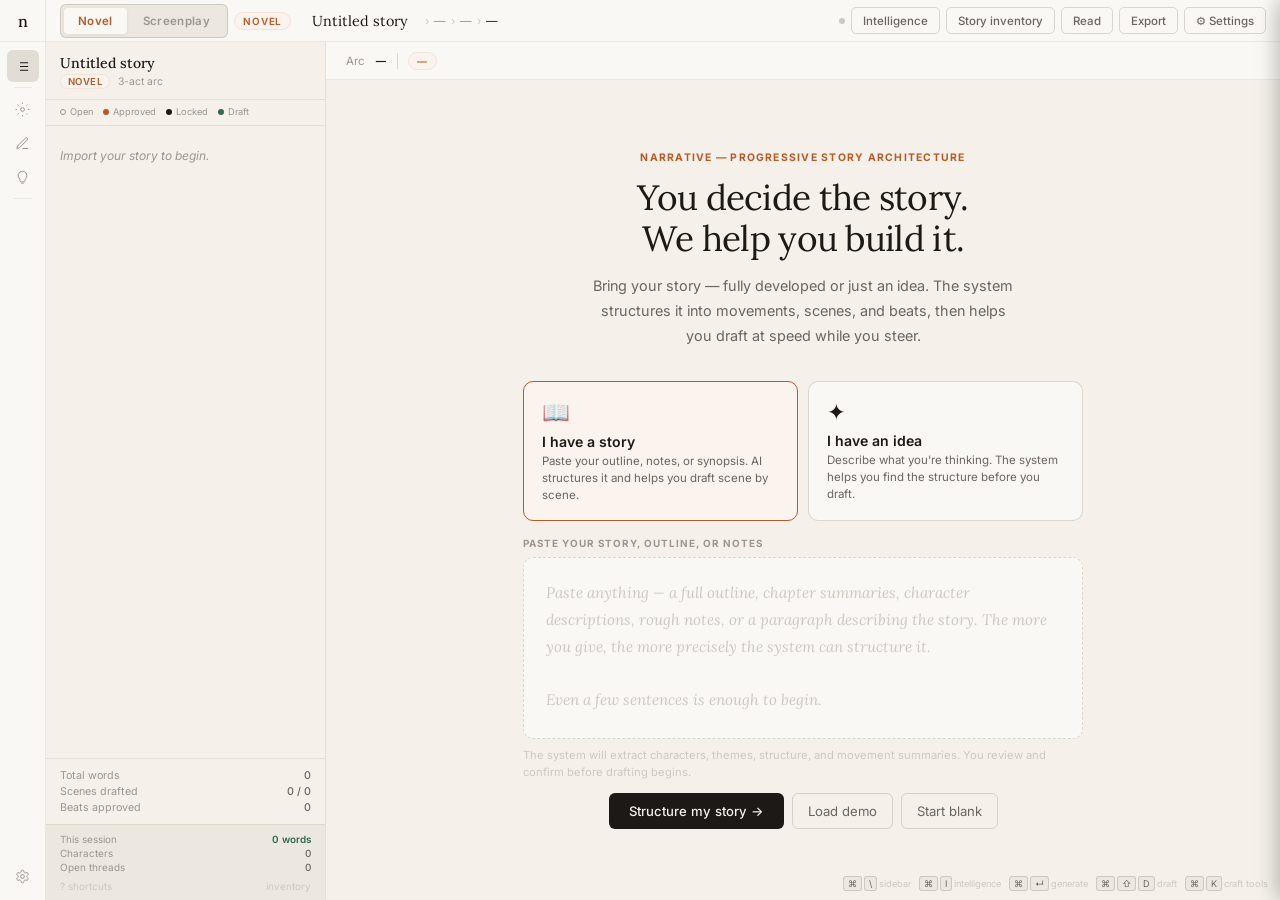
==== commit 18f8bef3: "Add files via upload" ====
--- a/app.html
+++ b/app.html
@@ -2101,6 +2101,131 @@
 .tb-btn.active { background:var(--paper-2); color:var(--ink); }
 
 /* ═══════════════════════════════════════════════════════════════
+   PATCH A — AI IMPORT PARSER
+═══════════════════════════════════════════════════════════════ */
+
+/* ── Welcome screen — richer ── */
+.ws-inner { max-width:560px; text-align:center; }
+.ws-mode-choice {
+  display:grid; grid-template-columns:1fr 1fr; gap:10px;
+  margin-bottom:16px; text-align:left;
+}
+.ws-mode-card {
+  border:1.5px solid var(--border-2); border-radius:10px;
+  padding:16px 18px; cursor:pointer; transition:all 200ms var(--ease);
+  background:var(--paper-card);
+}
+.ws-mode-card:hover { border-color:var(--accent); background:var(--accent-3); transform:translateY(-1px); box-shadow:0 4px 16px rgba(28,25,23,.08); }
+.ws-mode-card.selected { border-color:var(--accent); background:var(--accent-3); }
+.ws-mode-icon { font-size:1.4rem; margin-bottom:7px; }
+.ws-mode-name { font-size:.88rem; font-weight:600; color:var(--ink); margin-bottom:3px; }
+.ws-mode-desc { font-size:.72rem; color:var(--ink-3); line-height:1.5; }
+
+/* Execution mode — import area */
+#import-area { display:none; text-align:left; }
+#import-area.show { display:block; }
+.import-label { font-size:.62rem; font-weight:700; letter-spacing:.1em; text-transform:uppercase; color:var(--ink-4); margin-bottom:8px; }
+#outline-input {
+  width:100%; resize:none;
+  font-family:var(--serif); font-size:.95rem; line-height:1.75;
+  color:var(--ink); min-height:130px;
+}
+.import-hint { font-size:.7rem; color:var(--ink-5); margin-top:7px; line-height:1.5; }
+
+/* Discovery mode */
+#discovery-area { display:none; text-align:left; }
+#discovery-area.show { display:block; }
+.disc-step { margin-bottom:14px; }
+.disc-step-label { font-size:.72rem; font-weight:600; color:var(--ink-2); margin-bottom:5px; display:flex; align-items:center; gap:6px; }
+.disc-step-num { width:18px; height:18px; border-radius:50%; background:var(--accent); color:#fff; font-size:.6rem; font-weight:700; display:flex; align-items:center; justify-content:center; flex-shrink:0; }
+.disc-input { width:100%; border:1.5px solid var(--border-2); border-radius:6px; padding:8px 11px; font-family:var(--serif); font-size:.9rem; line-height:1.6; color:var(--ink); background:var(--paper-card); resize:none; min-height:44px; transition:border-color 150ms; }
+.disc-input:focus { border-color:var(--accent); outline:none; }
+.disc-input::placeholder { color:var(--ink-5); font-style:italic; }
+
+/* Parse overlay — full screen streaming findings */
+#parse-overlay {
+  position:fixed; inset:0; z-index:400;
+  background:var(--paper); display:flex;
+  align-items:center; justify-content:center;
+  opacity:0; pointer-events:none;
+  transition:opacity 300ms;
+}
+#parse-overlay.on { opacity:1; pointer-events:all; }
+.po-inner { max-width:520px; width:100%; padding:0 24px; }
+.po-kicker {
+  font-size:.62rem; font-weight:700; letter-spacing:.12em;
+  text-transform:uppercase; color:var(--accent); margin-bottom:10px;
+}
+.po-title {
+  font-family:var(--serif); font-size:2rem; font-weight:400;
+  color:var(--ink); margin-bottom:22px; line-height:1.2;
+  letter-spacing:-.02em;
+}
+.po-stream { min-height:140px; margin-bottom:24px; }
+.po-finding {
+  display:flex; gap:10px; align-items:baseline;
+  margin-bottom:6px; opacity:0; transform:translateY(4px);
+  animation:po-fade .35s var(--ease) forwards;
+}
+@keyframes po-fade { to { opacity:1; transform:none; } }
+.po-finding-key { font-size:.62rem; font-weight:700; letter-spacing:.08em; text-transform:uppercase; color:var(--ink-4); min-width:100px; flex-shrink:0; padding-top:2px; }
+.po-finding-val { font-family:var(--serif); font-size:.95rem; color:var(--ink); line-height:1.5; flex:1; }
+.po-bar-wrap { height:2px; background:var(--paper-3); border-radius:1px; overflow:hidden; margin-bottom:18px; }
+.po-bar-fill { height:100%; background:var(--accent); border-radius:1px; width:0; transition:width .5s var(--ease); }
+.po-status { font-size:.78rem; color:var(--ink-4); font-style:italic; }
+.po-cancel { font-size:.72rem; color:var(--ink-5); cursor:pointer; border-bottom:1px solid var(--border-2); display:inline; }
+.po-cancel:hover { color:var(--ink); }
+
+/* Confirm screen — story review before starting */
+#confirm-overlay {
+  position:fixed; inset:0; z-index:390;
+  background:var(--paper); overflow-y:auto;
+  opacity:0; pointer-events:none; transition:opacity 300ms;
+}
+#confirm-overlay.on { opacity:1; pointer-events:all; }
+.co-inner { max-width:600px; margin:0 auto; padding:60px 32px 100px; }
+.co-badge { font-size:.62rem; font-weight:700; letter-spacing:.12em; text-transform:uppercase; color:var(--accent); margin-bottom:12px; }
+.co-title { font-family:var(--serif); font-size:2rem; font-weight:400; color:var(--ink); margin-bottom:6px; letter-spacing:-.02em; line-height:1.15; }
+.co-genre { font-size:.82rem; color:var(--ink-4); margin-bottom:28px; }
+
+.co-section { margin-bottom:28px; }
+.co-section-title { font-size:.62rem; font-weight:700; letter-spacing:.1em; text-transform:uppercase; color:var(--ink-4); margin-bottom:10px; padding-bottom:5px; border-bottom:1px solid var(--border); }
+
+/* Arc structure picker */
+.co-arc-pills { display:flex; gap:6px; flex-wrap:wrap; margin-bottom:8px; }
+.co-arc-pill { height:28px; padding:0 13px; border-radius:20px; font-size:.72rem; font-weight:500; border:1.5px solid var(--border-2); color:var(--ink-3); cursor:pointer; transition:all 180ms; }
+.co-arc-pill.on { border-color:var(--accent); color:var(--accent); background:var(--accent-3); }
+
+/* Extracted items */
+.co-tags { display:flex; flex-wrap:wrap; gap:5px; }
+.co-tag { font-size:.72rem; padding:3px 9px; border-radius:4px; background:var(--paper-2); border:1px solid var(--border); color:var(--ink-2); }
+.co-tag.hi { border-color:rgba(45,106,79,.3); background:#dceee6; color:#2d6a4f; }
+.co-tag.accent { border-color:var(--accent-2); background:var(--accent-3); color:var(--accent); }
+
+/* Character preview cards on confirm */
+.co-char-cards { display:grid; grid-template-columns:1fr 1fr; gap:8px; }
+.co-char-card { border:1px solid var(--border); border-radius:7px; padding:11px 13px; background:var(--paper-card); }
+.co-char-name { font-size:.85rem; font-weight:600; color:var(--ink); margin-bottom:3px; }
+.co-char-role { font-size:.62rem; font-weight:700; letter-spacing:.05em; text-transform:uppercase; color:var(--accent); margin-bottom:6px; }
+.co-char-row { font-size:.72rem; color:var(--ink-3); line-height:1.45; margin-bottom:2px; }
+.co-char-row strong { color:var(--ink-2); font-weight:500; }
+
+/* Premise and ending fields on confirm */
+.co-field { margin-bottom:12px; }
+.co-field label { font-size:.62rem; font-weight:700; letter-spacing:.08em; text-transform:uppercase; color:var(--ink-4); display:block; margin-bottom:5px; }
+.co-textarea { width:100%; border:1.5px solid var(--border-2); border-radius:6px; padding:9px 12px; font-family:var(--serif); font-size:.9rem; line-height:1.6; color:var(--ink); background:var(--paper-card); resize:none; min-height:60px; transition:border-color 150ms; }
+.co-textarea:focus { border-color:var(--accent); outline:none; }
+
+/* Confidence badge on confirm */
+.co-conf { display:inline-flex; align-items:center; gap:4px; font-size:.62rem; padding:1px 6px; border-radius:3px; margin-left:6px; }
+.co-conf-ai   { background:#e0f2fe; color:#0369a1; }
+.co-conf-user { background:#dceee6; color:#2d6a4f; }
+.co-conf-low  { background:#fef3c7; color:#92400e; }
+
+.co-actions { display:flex; gap:8px; padding-top:16px; border-top:1px solid var(--border); }
+.co-actions .ws-btn-p { flex:1; height:40px; font-size:.88rem; }
+
+/* ═══════════════════════════════════════════════════════════════
    KEYBOARD HINT
 ═══════════════════════════════════════════════════════════════ */
 #kb-hint {
@@ -2279,20 +2404,142 @@
     <div id="main-scroll">
 
       <!-- Welcome / import state -->
+      <!-- ── PARSE OVERLAY ── -->
+      <div id="parse-overlay">
+        <div class="po-inner">
+          <div class="po-kicker">Structuring your story</div>
+          <div class="po-title" id="po-title">Reading…</div>
+          <div class="po-stream" id="po-stream"></div>
+          <div class="po-bar-wrap"><div class="po-bar-fill" id="po-bar"></div></div>
+          <div class="po-status" id="po-status">Extracting story logic…</div>
+          <div style="margin-top:12px"><span class="po-cancel" id="po-cancel">Cancel</span></div>
+        </div>
+      </div>
+
+      <!-- ── CONFIRM OVERLAY ── -->
+      <div id="confirm-overlay">
+        <div class="co-inner">
+          <div class="co-badge">Story extracted — confirm before you begin</div>
+          <div class="co-title" id="co-title">Untitled</div>
+          <div class="co-genre" id="co-genre">—</div>
+
+          <!-- Arc structure -->
+          <div class="co-section">
+            <div class="co-section-title">Arc structure</div>
+            <div class="co-arc-pills" id="co-arc-pills">
+              <div class="co-arc-pill on" data-arc="3act">3-act novel</div>
+              <div class="co-arc-pill" data-arc="screenplay">Screenplay</div>
+              <div class="co-arc-pill" data-arc="5part">5-part arc</div>
+            </div>
+          </div>
+
+          <!-- Story core -->
+          <div class="co-section">
+            <div class="co-section-title">Story core</div>
+            <div class="co-field">
+              <label>Premise <span class="co-conf co-conf-ai">inferred</span></label>
+              <textarea class="co-textarea" id="co-premise" rows="2" placeholder="What the story is about in one or two sentences…"></textarea>
+            </div>
+            <div class="co-field">
+              <label>Ending — fixed anchor <span class="co-conf co-conf-user">you control this</span></label>
+              <textarea class="co-textarea" id="co-ending" rows="2" placeholder="Where the story ends up. Lock this before you draft."></textarea>
+            </div>
+          </div>
+
+          <!-- Characters -->
+          <div class="co-section">
+            <div class="co-section-title">Characters <span class="co-conf co-conf-ai">extracted</span></div>
+            <div class="co-char-cards" id="co-char-cards"></div>
+          </div>
+
+          <!-- Themes & threads -->
+          <div class="co-section">
+            <div class="co-section-title">Themes <span class="co-conf co-conf-ai">inferred</span></div>
+            <div class="co-tags" id="co-themes"></div>
+          </div>
+          <div class="co-section">
+            <div class="co-section-title">Open threads <span class="co-conf co-conf-ai">extracted</span></div>
+            <div class="co-tags" id="co-threads"></div>
+          </div>
+          <div class="co-section">
+            <div class="co-section-title">Motifs <span class="co-conf co-conf-ai">detected</span></div>
+            <div class="co-tags" id="co-motifs"></div>
+          </div>
+
+          <!-- Movement summaries -->
+          <div class="co-section">
+            <div class="co-section-title">Story structure <span class="co-conf co-conf-ai">calibrated</span></div>
+            <div id="co-movements"></div>
+          </div>
+
+          <div class="co-actions">
+            <button class="ws-btn-s" id="co-back">← Back</button>
+            <button class="ws-btn-p" id="co-begin">Begin writing →</button>
+          </div>
+        </div>
+      </div>
+
+      <!-- ── WELCOME STATE ── -->
       <div id="welcome-state">
         <div class="ws-inner">
-          <div class="ws-kicker">Progressive narrative architecture</div>
+          <div class="ws-kicker">Narrative — progressive story architecture</div>
           <h1 class="ws-title">You decide the story.<br>We help you build it.</h1>
-          <p class="ws-sub">Paste your story idea, outline, or rough notes. The system structures it into acts, movements, and scenes — then helps you break each one into beats and draft at speed.</p>
-          <div class="ws-import">
-            <textarea id="outline-input" rows="4"
-              placeholder="Paste your story, outline, or rough notes…&#10;&#10;Or just describe what you're thinking. Even a paragraph is enough."></textarea>
+          <p class="ws-sub">Bring your story — fully developed or just an idea. The system structures it into movements, scenes, and beats, then helps you draft at speed while you steer.</p>
+
+          <!-- Mode choice -->
+          <div class="ws-mode-choice">
+            <div class="ws-mode-card" id="mode-card-execution">
+              <div class="ws-mode-icon">📖</div>
+              <div class="ws-mode-name">I have a story</div>
+              <div class="ws-mode-desc">Paste your outline, notes, or synopsis. AI structures it and helps you draft scene by scene.</div>
+            </div>
+            <div class="ws-mode-card" id="mode-card-discovery">
+              <div class="ws-mode-icon">✦</div>
+              <div class="ws-mode-name">I have an idea</div>
+              <div class="ws-mode-desc">Describe what you're thinking. The system helps you find the structure before you draft.</div>
+            </div>
           </div>
-          <div class="ws-actions">
-            <button class="ws-btn-p" id="btn-analyse">Structure my story →</button>
-            <button class="ws-btn-s" id="btn-demo">Load demo</button>
-            <button class="ws-btn-s" id="btn-new-blank">Start blank</button>
+
+          <!-- Execution: paste outline -->
+          <div id="import-area">
+            <div class="import-label">Paste your story, outline, or notes</div>
+            <div class="ws-import" style="margin-bottom:8px;">
+              <textarea id="outline-input" rows="5"
+                placeholder="Paste anything — a full outline, chapter summaries, character descriptions, rough notes, or a paragraph describing the story. The more you give, the more precisely the system can structure it.&#10;&#10;Even a few sentences is enough to begin."></textarea>
+            </div>
+            <div class="import-hint">The system will extract characters, themes, structure, and movement summaries. You review and confirm before drafting begins.</div>
+            <div class="ws-actions" style="margin-top:12px;">
+              <button class="ws-btn-p" id="btn-analyse">Structure my story →</button>
+              <button class="ws-btn-s" id="btn-demo">Load demo</button>
+              <button class="ws-btn-s" id="btn-new-blank">Start blank</button>
+            </div>
           </div>
+
+          <!-- Discovery: guided prompts -->
+          <div id="discovery-area">
+            <div class="disc-step">
+              <div class="disc-step-label"><div class="disc-step-num">1</div>What is this story about?</div>
+              <textarea class="disc-input" id="disc-premise" rows="2" placeholder="The core of it — what happens, to whom, and why it matters. One or two sentences."></textarea>
+            </div>
+            <div class="disc-step">
+              <div class="disc-step-label"><div class="disc-step-num">2</div>Who is the protagonist?</div>
+              <textarea class="disc-input" id="disc-protagonist" rows="2" placeholder="Name, role, what they want, what they're afraid of."></textarea>
+            </div>
+            <div class="disc-step">
+              <div class="disc-step-label"><div class="disc-step-num">3</div>How does it end?</div>
+              <textarea class="disc-input" id="disc-ending" rows="2" placeholder="Where does the story land? Even roughly — what has changed? You can adjust this later."></textarea>
+            </div>
+            <div class="disc-step">
+              <div class="disc-step-label"><div class="disc-step-num">4</div>What genre and tone?</div>
+              <textarea class="disc-input" id="disc-tone" rows="1" placeholder="e.g. Literary fiction, restrained and melancholic. Or: Thriller, propulsive."></textarea>
+            </div>
+            <div class="ws-actions" style="margin-top:14px;">
+              <button class="ws-btn-p" id="btn-discover">Build my story structure →</button>
+              <button class="ws-btn-s" id="btn-demo">Load demo</button>
+              <button class="ws-btn-s" id="btn-back-mode">← Back</button>
+            </div>
+          </div>
+
         </div>
       </div>
 
@@ -4488,6 +4735,740 @@
   setTimeout(updateSessionStats, 500);
   setInterval(updateSessionStats, 10000);
 });
+
+// ═══════════════════════════════════════════════════════════════
+// PATCH A — AI IMPORT PARSER
+// ═══════════════════════════════════════════════════════════════
+
+// ── State additions ──
+S.importMode = 'execution'; // 'execution' | 'discovery'
+S.parsedStory = null;       // raw AI extraction, held until confirmed
+S.selectedArc = '3act';     // arc chosen on confirm screen
+
+// ─────────────────────────────────────────────
+// WELCOME SCREEN — MODE SELECTION
+// ─────────────────────────────────────────────
+function initWelcomeScreen() {
+  const execCard = $('mode-card-execution');
+  const discCard = $('mode-card-discovery');
+
+  // Default to showing execution import
+  showImportMode('execution');
+
+  execCard.addEventListener('click', () => {
+    S.importMode = 'execution';
+    execCard.classList.add('selected');
+    discCard.classList.remove('selected');
+    showImportMode('execution');
+  });
+
+  discCard.addEventListener('click', () => {
+    S.importMode = 'discovery';
+    discCard.classList.add('selected');
+    execCard.classList.remove('selected');
+    showImportMode('discovery');
+  });
+
+  // Back from discovery
+  $('btn-back-mode')?.addEventListener('click', () => {
+    S.importMode = 'execution';
+    execCard.classList.add('selected');
+    discCard.classList.remove('selected');
+    showImportMode('execution');
+  });
+
+  // Arc pills on confirm screen
+  document.querySelectorAll('.co-arc-pill').forEach(pill => {
+    pill.addEventListener('click', () => {
+      document.querySelectorAll('.co-arc-pill').forEach(p => p.classList.remove('on'));
+      pill.classList.add('on');
+      S.selectedArc = pill.dataset.arc;
+    });
+  });
+
+  // Confirm back
+  $('co-back')?.addEventListener('click', () => {
+    $('confirm-overlay').classList.remove('on');
+    $('welcome-state').style.display = '';
+  });
+
+  // Confirm begin
+  $('co-begin')?.addEventListener('click', () => beginFromConfirm());
+}
+
+function showImportMode(mode) {
+  const ia = $('import-area');
+  const da = $('discovery-area');
+  if(ia) ia.classList.toggle('show', mode === 'execution');
+  if(da) da.classList.toggle('show', mode === 'discovery');
+}
+
+// ─────────────────────────────────────────────
+// PARSE OVERLAY HELPERS
+// ─────────────────────────────────────────────
+let parseAborted = false;
+
+function showParseOverlay(title) {
+  parseAborted = false;
+  $('po-title').textContent = title || 'Reading your story…';
+  $('po-stream').innerHTML = '';
+  $('po-bar').style.width = '0%';
+  $('po-status').textContent = 'Extracting story logic…';
+  $('parse-overlay').classList.add('on');
+}
+
+function hideParseOverlay() {
+  $('parse-overlay').classList.remove('on');
+}
+
+function streamFinding(key, value, delay = 0) {
+  return new Promise(resolve => {
+    setTimeout(() => {
+      if(parseAborted) { resolve(); return; }
+      const el = make('div');
+      el.className = 'po-finding';
+      el.innerHTML = `<span class="po-finding-key">${key}</span><span class="po-finding-val">${value}</span>`;
+      $('po-stream').appendChild(el);
+      // Keep only last 6 findings visible
+      const all = $('po-stream').querySelectorAll('.po-finding');
+      if(all.length > 6) all[0].remove();
+      resolve();
+    }, delay);
+  });
+}
+
+function setParseProgress(pct, status) {
+  $('po-bar').style.width = pct + '%';
+  if(status) $('po-status').textContent = status;
+}
+
+$('po-cancel')?.addEventListener('click', () => {
+  parseAborted = true;
+  hideParseOverlay();
+});
+
+// ─────────────────────────────────────────────
+// DEEP PARSE — EXECUTION MODE
+// ─────────────────────────────────────────────
+async function deepParseOutline(text) {
+  const system = `You are a narrative analysis engine performing deep literary extraction.
+Analyse the story text and return ONLY valid JSON (no markdown, no backticks) with exactly this structure:
+{
+  "title": "string or null",
+  "genre": "string",
+  "tone": "string",
+  "pov": "string",
+  "premise": "string — one or two sentences capturing the essential story",
+  "ending": "string or null — the story's destination, even roughly stated",
+  "centralConflict": "string",
+  "themes": ["array of strings — 3-6 specific themes"],
+  "motifs": ["array of strings — recurring images, objects, or phrases detected or implied"],
+  "characters": [
+    {
+      "name": "string",
+      "role": "Protagonist|Antagonist|Ally|Foil|Absent presence|Supporting",
+      "want": "string — conscious desire",
+      "fear": "string — what they are protecting themselves from",
+      "belief": "string — the false belief or misunderstanding they carry",
+      "contradiction": "string — the gap between what they show and what they are",
+      "arc": "string — the arc trajectory in one phrase",
+      "confidence": "high|medium|low"
+    }
+  ],
+  "openThreads": ["array of strings — unresolved questions or tensions the story will need to address"],
+  "plotEvents": [
+    {
+      "event": "string — what happens",
+      "position": "early|mid|late",
+      "weight": "pivotal|major|supporting"
+    }
+  ],
+  "movementSuggestions": [
+    {
+      "name": "string — movement name",
+      "fn": "string — dramatic function in one phrase",
+      "emotional": "string — emotional register",
+      "summary": "string — 2-3 sentences describing what happens in this movement",
+      "keyEvents": ["array of 2-4 key events for this movement"]
+    }
+  ],
+  "voiceNotes": "string or null — observations about the writer's prose style if detectable"
+}
+
+Be specific. Extract psychology, not just plot facts. Infer what is implied but not stated.
+For movementSuggestions: propose 5-7 movements that naturally fit this story's arc.
+Do not force a rigid formula — let the story's own logic determine the movements.`;
+
+  const raw = await callClaude(system,
+    `Analyse this story deeply and extract everything:\n\n${text}`,
+    3000);
+  return JSON.parse(raw.replace(/```json|```/g, '').trim());
+}
+
+// ─────────────────────────────────────────────
+// DISCOVERY MODE PARSE
+// ─────────────────────────────────────────────
+async function parseDiscovery(premise, protagonist, ending, tone) {
+  const system = `You are a narrative structure expert helping a writer find their story's structure.
+Given a rough story idea, generate a complete structural proposal.
+Return ONLY valid JSON (no backticks):
+{
+  "title": "string — a suggested working title, or null",
+  "genre": "string",
+  "tone": "string",
+  "pov": "string — suggested POV",
+  "premise": "string — refined premise based on what the writer described",
+  "ending": "string — refined ending based on what the writer described",
+  "centralConflict": "string",
+  "themes": ["3-5 themes this story seems to want to explore"],
+  "motifs": ["2-4 suggested motifs that would serve this story"],
+  "characters": [
+    {
+      "name": "string",
+      "role": "Protagonist|Supporting|Antagonist",
+      "want": "string",
+      "fear": "string",
+      "belief": "string — suggested false belief that would drive dramatic tension",
+      "contradiction": "string",
+      "arc": "string",
+      "confidence": "medium"
+    }
+  ],
+  "openThreads": ["3-5 dramatic questions this story will need to answer"],
+  "plotEvents": [
+    {"event": "string", "position": "early|mid|late", "weight": "pivotal|major|supporting"}
+  ],
+  "movementSuggestions": [
+    {
+      "name": "string",
+      "fn": "string",
+      "emotional": "string",
+      "summary": "string — 2-3 sentences",
+      "keyEvents": ["2-3 key events"]
+    }
+  ],
+  "voiceNotes": null
+}
+Propose a structurally sound story from the raw materials provided.
+Be specific and generative — the writer needs something concrete to react to.`;
+
+  const input = [
+    premise && `Premise: ${premise}`,
+    protagonist && `Protagonist: ${protagonist}`,
+    ending && `Ending: ${ending}`,
+    tone && `Genre/tone: ${tone}`,
+  ].filter(Boolean).join('\n');
+
+  const raw = await callClaude(system, `Build a story structure from these materials:\n\n${input}`, 2500);
+  return JSON.parse(raw.replace(/```json|```/g, '').trim());
+}
+
+// ─────────────────────────────────────────────
+// DISTRIBUTE EVENTS ACROSS ARC
+// ─────────────────────────────────────────────
+function distributeEventsToMovements(parsed, arcMovements) {
+  const events = parsed.plotEvents || [];
+  const movements = JSON.parse(JSON.stringify(arcMovements));
+
+  // Map story movements to arc movements by position
+  const movSuggestions = parsed.movementSuggestions || [];
+
+  movements.forEach((arcMov, i) => {
+    const tension = arcMov.tension || 0.5;
+
+    // Find matching suggested movement by position
+    const suggIdx = Math.round((i / Math.max(movements.length - 1, 1)) * Math.max(movSuggestions.length - 1, 0));
+    const sugg = movSuggestions[suggIdx];
+
+    if(sugg) {
+      arcMov.summary = sugg.summary || '';
+      arcMov.fn = sugg.fn || arcMov.fn;
+      // Pre-populate scenes from key events
+      arcMov.scenes = (sugg.keyEvents || []).map((ev, si) => ({
+        id: uid(),
+        name: ev.length > 50 ? ev.substring(0, 50) + '…' : ev,
+        intention: ev,
+        fn: si === 0 ? 'Opening' : si === (sugg.keyEvents.length - 1) ? 'Closing' : 'Development',
+        beats: [],
+        status: 'open',
+      }));
+    }
+
+    // Distribute matching events
+    const eventsByPos = {
+      early: events.filter(e => e.position === 'early'),
+      mid:   events.filter(e => e.position === 'mid'),
+      late:  events.filter(e => e.position === 'late'),
+    };
+
+    const posMap = tension < 0.4 ? 'early' : tension < 0.7 ? 'mid' : 'late';
+    const relevantEvents = eventsByPos[posMap] || [];
+    arcMov.extractedEvents = relevantEvents.slice(0, 3).map(e => e.event);
+
+    arcMov.status = arcMov.summary ? 'approved' : 'open';
+  });
+
+  return movements;
+}
+
+// ─────────────────────────────────────────────
+// POPULATE CONFIRM SCREEN
+// ─────────────────────────────────────────────
+function populateConfirmScreen(parsed) {
+  S.parsedStory = parsed;
+
+  $('co-title').textContent = parsed.title || 'Your story';
+  $('co-genre').textContent = [parsed.genre, parsed.tone, parsed.pov].filter(Boolean).join(' · ');
+
+  // Premise and ending
+  const premiseEl = $('co-premise');
+  const endingEl = $('co-ending');
+  if(premiseEl) premiseEl.value = parsed.premise || '';
+  if(endingEl)  endingEl.value  = parsed.ending  || '';
+
+  // Characters
+  const charCards = $('co-char-cards');
+  if(charCards) {
+    charCards.innerHTML = '';
+    (parsed.characters || []).slice(0, 4).forEach(c => {
+      const card = make('div'); card.className = 'co-char-card';
+      const confCls = c.confidence === 'high' ? 'co-conf-user' : c.confidence === 'low' ? 'co-conf-low' : 'co-conf-ai';
+      card.innerHTML = `
+        <div class="co-char-name">${c.name} <span class="co-conf ${confCls}">${c.confidence||'inferred'}</span></div>
+        <div class="co-char-role">${c.role}</div>
+        ${c.want?`<div class="co-char-row"><strong>Want:</strong> ${c.want}</div>`:''}
+        ${c.fear?`<div class="co-char-row"><strong>Fear:</strong> ${c.fear}</div>`:''}
+        ${c.belief?`<div class="co-char-row"><strong>Belief:</strong> ${c.belief}</div>`:''}
+        ${c.arc?`<div class="co-char-row"><strong>Arc:</strong> ${c.arc}</div>`:''}`;
+      charCards.appendChild(card);
+    });
+  }
+
+  // Themes
+  const themesEl = $('co-themes');
+  if(themesEl) {
+    themesEl.innerHTML = (parsed.themes||[]).map(t =>
+      `<div class="co-tag accent">${t}</div>`).join('');
+  }
+
+  // Threads
+  const threadsEl = $('co-threads');
+  if(threadsEl) {
+    threadsEl.innerHTML = (parsed.openThreads||[]).map(t =>
+      `<div class="co-tag">${t}</div>`).join('');
+  }
+
+  // Motifs
+  const motifsEl = $('co-motifs');
+  if(motifsEl) {
+    motifsEl.innerHTML = (parsed.motifs||[]).map(m =>
+      `<div class="co-tag hi">${m}</div>`).join('');
+  }
+
+  // Movement summaries
+  const movEl = $('co-movements');
+  if(movEl) {
+    movEl.innerHTML = '';
+    const arcMovements = getArcTemplate(S.selectedArc || '3act').flatMap(a => a.movements);
+    const movSuggestions = parsed.movementSuggestions || [];
+    const showCount = Math.max(arcMovements.length, movSuggestions.length);
+
+    for(let i = 0; i < Math.min(showCount, movSuggestions.length); i++) {
+      const sugg = movSuggestions[i];
+      const arcMov = arcMovements[i];
+      const el = make('div');
+      el.style.cssText = 'border-left:2px solid var(--border-2);padding:8px 12px;margin-bottom:8px;border-radius:0 5px 5px 0;background:var(--paper-card);';
+      el.innerHTML = `
+        <div style="font-size:.68rem;font-weight:700;letter-spacing:.07em;text-transform:uppercase;color:var(--ink-4);margin-bottom:3px;">${arcMov?.label||''} — ${sugg.name}</div>
+        <div style="font-size:.78rem;color:var(--ink-3);font-style:italic;margin-bottom:4px;">${sugg.fn||''}</div>
+        <div style="font-size:.8rem;color:var(--ink-2);line-height:1.55;">${sugg.summary||''}</div>`;
+      movEl.appendChild(el);
+    }
+  }
+}
+
+// ─────────────────────────────────────────────
+// APPLY PARSED DATA TO STATE
+// ─────────────────────────────────────────────
+function applyParsedStory(parsed, arcType) {
+  const arcTemplate = getArcTemplate(arcType);
+
+  // Set project
+  S.project = {
+    title:           parsed.title || 'Untitled story',
+    genre:           parsed.genre || '',
+    tone:            parsed.tone  || '',
+    pov:             parsed.pov   || '',
+    premise:         $('co-premise')?.value || parsed.premise || '',
+    ending:          $('co-ending')?.value  || parsed.ending  || '',
+    centralConflict: parsed.centralConflict || '',
+    themes:          parsed.themes || [],
+    voiceNotes:      parsed.voiceNotes || null,
+  };
+
+  // Build acts with distributed events
+  S.acts = arcTemplate.map(act => ({
+    ...act,
+    movements: distributeEventsToMovements(parsed, act.movements).map((mov, i) => {
+      const actualMov = act.movements[i];
+      return { ...actualMov, ...mov };
+    }),
+  }));
+
+  // Characters with arc states pre-built
+  S.characters = (parsed.characters || []).map(c => ({
+    name: c.name,
+    role: c.role,
+    want: c.want || '',
+    fear: c.fear || '',
+    belief: c.belief || '',
+    contradiction: c.contradiction || '',
+    arc: c.arc || '',
+    arcProgress: 5,
+    arcStates: {},
+  }));
+
+  // Threads
+  S.threads = (parsed.openThreads || []).map(t => ({
+    id: uid(),
+    text: t,
+    status: 'open',
+    openedAt: S.acts[0]?.movements[0]?.id || 'm1',
+    resolvedAt: null,
+  }));
+
+  // Motifs
+  S.motifs = (parsed.motifs || []).map(m => ({
+    id: uid(),
+    name: m,
+    occurrences: [],
+    status: 'tracked',
+  }));
+
+  // Fragments (empty for now)
+  S.fragments = [];
+
+  // Update title in UI
+  if($('tb-title')) $('tb-title').textContent = S.project.title;
+  if($('sb-project-name')) $('sb-project-name').textContent = S.project.title;
+
+  persist();
+}
+
+function getArcTemplate(arcType) {
+  if(arcType === 'screenplay') return JSON.parse(JSON.stringify(ARC_SCREENPLAY));
+  return JSON.parse(JSON.stringify(ARC_3ACT));
+}
+
+// ─────────────────────────────────────────────
+// BEGIN FROM CONFIRM SCREEN
+// ─────────────────────────────────────────────
+function beginFromConfirm() {
+  if(!S.parsedStory) return;
+
+  applyParsedStory(S.parsedStory, S.selectedArc);
+
+  // Set mode based on arc selection
+  if(S.selectedArc === 'screenplay') {
+    setMode('screenplay');
+  } else {
+    setMode('novel');
+  }
+
+  $('confirm-overlay').classList.remove('on');
+  $('welcome-state').style.display = 'none';
+
+  renderTree();
+  selectMovement(S.acts[0].movements[0].id);
+  scheduleIntelUpdate('import complete');
+
+  const wordCount = Object.values(S.project).filter(v=>typeof v==='string').join(' ').split(/\s+/).length;
+  toast(`Story structured — ${S.characters.length} characters, ${S.threads.length} threads, ${S.acts.flatMap(a=>a.movements.flatMap(m=>m.scenes)).length} scenes`, 'success');
+}
+
+// ─────────────────────────────────────────────
+// MAIN IMPORT FLOW — EXECUTION MODE
+// ─────────────────────────────────────────────
+async function runImport(text) {
+  showParseOverlay('Reading your story…');
+  setParseProgress(5, 'Parsing narrative structure…');
+
+  try {
+    await streamFinding('Source', `${text.split(/\s+/).length.toLocaleString()} words`, 0);
+    setParseProgress(15, 'Extracting characters…');
+
+    let parsed;
+    if(S.apiKey) {
+      // Stream findings as they would logically arrive
+      await streamFinding('Analysing', 'Story logic, characters, themes…', 300);
+      setParseProgress(30, 'Identifying characters and psychology…');
+
+      parsed = await deepParseOutline(text);
+
+      // Stream results progressively
+      if(parsed.title)   await streamFinding('Title',    parsed.title,   0);
+      if(parsed.genre)   await streamFinding('Genre',    parsed.genre,   120);
+      if(parsed.premise) await streamFinding('Premise',  parsed.premise.substring(0,80)+'…', 200);
+      setParseProgress(55, 'Mapping story arc…');
+
+      for(const c of (parsed.characters||[]).slice(0,3)) {
+        await streamFinding(c.role, c.name + (c.want ? ` — "${c.want}"` : ''), 180);
+      }
+      setParseProgress(70, 'Building movement structure…');
+
+      for(const t of (parsed.themes||[]).slice(0,3)) {
+        await streamFinding('Theme', t, 150);
+      }
+      setParseProgress(85, 'Distributing story across movements…');
+
+      for(const sugg of (parsed.movementSuggestions||[]).slice(0,4)) {
+        await streamFinding('Movement', sugg.name + ' — ' + (sugg.fn||''), 200);
+      }
+      setParseProgress(100, 'Structure complete.');
+      await sleep(600);
+
+    } else {
+      // Demo mode — stream fake findings
+      await streamFinding('Mode', 'Demo — add API key for live parsing', 200);
+      setParseProgress(20, 'Loading demo structure…');
+      await sleep(400);
+      parsed = buildFallbackParse(text);
+      await streamFinding('Title',    parsed.title||'Story detected', 200);
+      await streamFinding('Genre',    parsed.genre, 200);
+      await streamFinding('Premise',  (parsed.premise||'').substring(0,80), 200);
+      setParseProgress(60, 'Building characters…');
+      await sleep(400);
+      for(const c of (parsed.characters||[]).slice(0,2)) {
+        await streamFinding('Character', c.name, 200);
+      }
+      setParseProgress(90, 'Structuring movements…');
+      await sleep(400);
+      setParseProgress(100, 'Done.');
+      await sleep(400);
+    }
+
+    if(parseAborted) return;
+
+    hideParseOverlay();
+
+    // Show confirm screen
+    populateConfirmScreen(parsed);
+    $('welcome-state').style.display = 'none';
+    $('confirm-overlay').classList.add('on');
+
+  } catch(e) {
+    hideParseOverlay();
+    $('welcome-state').style.display = '';
+    console.error('Import failed:', e);
+    if(e.message === 'no-key') {
+      toast('No API key — running with demo parsing. Add key in Settings for full AI import.');
+      const parsed = buildFallbackParse(text);
+      populateConfirmScreen(parsed);
+      $('confirm-overlay').classList.add('on');
+    } else {
+      toast('Import failed: ' + e.message);
+    }
+  }
+}
+
+// ─────────────────────────────────────────────
+// FALLBACK PARSE (no API key)
+// ─────────────────────────────────────────────
+function buildFallbackParse(text) {
+  const lines = text.split('\n').map(l=>l.trim()).filter(Boolean);
+  const lower = text.toLowerCase();
+
+  // Title guess
+  const title = lines[0]?.length < 80 ? lines[0].replace(/^[#*\-]+\s*/,'') : null;
+
+  // Characters (simple heuristic)
+  const charNames = [];
+  const charSection = text.match(/[Cc]haracters?:?([\s\S]*?)(?:\n\n|\n[A-Z][^\n]{5,}:|$)/);
+  if(charSection) {
+    charSection[1].split('\n').forEach(l => {
+      const m = l.match(/^[-*]?\s*([A-Z][a-z]+(?:\s[A-Z][a-z]+)?)/);
+      if(m && m[1].length > 2) charNames.push(m[1]);
+    });
+  }
+  // Also look for capitalised names in text
+  const nameMatches = text.match(/\b[A-Z][a-z]{2,}(?:\s[A-Z][a-z]+)?\b/g)||[];
+  nameMatches.forEach(n => { if(!charNames.includes(n)&&n!=='The'&&n!=='This'&&n!=='That') charNames.push(n); });
+
+  const uniqueNames = [...new Set(charNames)].slice(0,5);
+  const characters = uniqueNames.map((n,i) => ({
+    name:n, role:i===0?'Protagonist':'Supporting',
+    want:'To be determined', fear:'To be determined',
+    belief:'', contradiction:'', arc:'', confidence:'low',
+  }));
+
+  // Themes
+  const themeWords = ['friendship','love','power','betrayal','identity','memory','loss','redemption','truth','family','ambition','loyalty','grief','desire','mortality','class','justice','violence','freedom'];
+  const themes = themeWords.filter(t=>lower.includes(t)).map(t=>t[0].toUpperCase()+t.slice(1)).slice(0,5);
+  const themeMatch = text.match(/[Tt]hemes?:([^\n]+)/)?.[1];
+  if(themeMatch) themeMatch.split(/[,;]/).map(s=>s.trim()).forEach(t=>{ if(t&&!themes.includes(t))themes.push(t); });
+
+  // Threads — look for questions or unresolved elements
+  const threads = (text.match(/[A-Z][^.!?]*\?/g)||[]).slice(0,4).map(s=>s.trim());
+
+  // Motifs
+  const motifWords = ['fire','water','light','darkness','rain','mirror','door','window','road','clock'];
+  const motifs = motifWords.filter(m=>lower.includes(m)).map(m=>m[0].toUpperCase()+m.slice(1)).slice(0,4);
+
+  // Ending
+  const endingMatch = text.match(/[Ee]nding:([^\n]+)/)?.[1]?.trim() || text.match(/[Rr]esolution:([^\n]+)/)?.[1]?.trim() || null;
+
+  // Premise
+  const premise = lines.find(l=>l.length>60)?.substring(0,200) || text.substring(0,200);
+
+  return {
+    title, genre:'Fiction', tone:'Literary', pov:'Third person',
+    premise, ending:endingMatch,
+    centralConflict:'', themes, motifs,
+    characters, openThreads:threads,
+    plotEvents: [],
+    movementSuggestions: [
+      {name:'Opening movement',fn:'Setup & establishment',emotional:'Grounding',summary:'The world and characters are established.',keyEvents:['Introduction of protagonist','Establishment of the ordinary world']},
+      {name:'Inciting movement',fn:'Disruption',emotional:'Unease',summary:'Something disrupts the equilibrium.',keyEvents:['The inciting event','First response to disruption']},
+      {name:'Rising movement',fn:'Escalation',emotional:'Tension',summary:'Complications mount.',keyEvents:['First major obstacle','Stakes raised']},
+      {name:'Crisis movement',fn:'Crisis point',emotional:'Collapse',summary:'The darkest moment.',keyEvents:['All seems lost','The protagonist must choose']},
+      {name:'Resolution movement',fn:'New equilibrium',emotional:'Release',summary:'The aftermath.',keyEvents:['Resolution of central conflict','New world established']},
+    ],
+    voiceNotes:null,
+  };
+}
+
+// ─────────────────────────────────────────────
+// DISCOVERY FLOW
+// ─────────────────────────────────────────────
+async function runDiscovery() {
+  const premise     = $('disc-premise')?.value.trim()     || '';
+  const protagonist = $('disc-protagonist')?.value.trim() || '';
+  const ending      = $('disc-ending')?.value.trim()      || '';
+  const tone        = $('disc-tone')?.value.trim()        || '';
+
+  if(!premise) {
+    toast('Describe what the story is about first.');
+    $('disc-premise')?.focus();
+    return;
+  }
+
+  showParseOverlay('Building your story structure…');
+  setParseProgress(10, 'Finding the shape of your story…');
+
+  try {
+    await streamFinding('Premise', premise.substring(0,70)+'…', 200);
+    if(protagonist) await streamFinding('Protagonist', protagonist.substring(0,60), 300);
+    if(ending)      await streamFinding('Ending',      ending.substring(0,60), 300);
+    if(tone)        await streamFinding('Tone',        tone, 300);
+    setParseProgress(30, 'Proposing story structure…');
+
+    let parsed;
+    if(S.apiKey) {
+      parsed = await parseDiscovery(premise, protagonist, ending, tone);
+    } else {
+      await sleep(1400);
+      parsed = buildFallbackParse([premise,protagonist,ending,tone].join('. '));
+      if(!parsed.title) parsed.title = 'Untitled story';
+    }
+
+    if(parseAborted) return;
+
+    await streamFinding('Title',    parsed.title || 'Working title TBD', 200);
+    await streamFinding('Genre',    parsed.genre, 200);
+    setParseProgress(60, 'Building characters…');
+    for(const c of (parsed.characters||[]).slice(0,2)) {
+      await streamFinding('Character', `${c.name} — ${c.want||''}`, 200);
+    }
+    setParseProgress(85, 'Structuring movements…');
+    for(const m of (parsed.movementSuggestions||[]).slice(0,3)) {
+      await streamFinding('Movement', m.name, 180);
+    }
+    setParseProgress(100, 'Structure ready.');
+    await sleep(500);
+
+    hideParseOverlay();
+    populateConfirmScreen(parsed);
+    $('welcome-state').style.display = 'none';
+    $('confirm-overlay').classList.add('on');
+
+  } catch(e) {
+    hideParseOverlay();
+    $('welcome-state').style.display = '';
+    toast('Structure generation failed: ' + e.message);
+  }
+}
+
+// ─────────────────────────────────────────────
+// WIRE IMPORT BUTTONS (override existing stubs)
+// ─────────────────────────────────────────────
+
+// Execution: Structure my story
+const btnAnalyse = $('btn-analyse');
+if(btnAnalyse) {
+  // Remove old listener by cloning
+  const newBtn = btnAnalyse.cloneNode(true);
+  btnAnalyse.parentNode.replaceChild(newBtn, btnAnalyse);
+  newBtn.addEventListener('click', () => {
+    const text = $('outline-input')?.value.trim();
+    if(!text) { toast('Paste your story first.'); $('outline-input')?.focus(); return; }
+    runImport(text);
+  });
+}
+
+// Discovery: Build my story structure
+const btnDiscover = $('btn-discover');
+if(btnDiscover) {
+  btnDiscover.addEventListener('click', runDiscovery);
+}
+
+// ─────────────────────────────────────────────
+// KEYBOARD: Enter in outline input triggers parse
+// ─────────────────────────────────────────────
+$('outline-input')?.addEventListener('keydown', e => {
+  if((e.metaKey || e.ctrlKey) && e.key === 'Enter') {
+    e.preventDefault();
+    $('btn-analyse')?.click() || newBtn?.click();
+  }
+});
+
+// ─────────────────────────────────────────────
+// CONFIRM SCREEN: arc selection updates movement preview
+// ─────────────────────────────────────────────
+document.querySelectorAll('.co-arc-pill').forEach(pill => {
+  pill.addEventListener('click', () => {
+    document.querySelectorAll('.co-arc-pill').forEach(p => p.classList.remove('on'));
+    pill.classList.add('on');
+    S.selectedArc = pill.dataset.arc;
+    // Refresh movement preview with new arc
+    if(S.parsedStory) {
+      const movEl = $('co-movements');
+      if(movEl) {
+        const arcMovements = getArcTemplate(S.selectedArc).flatMap(a => a.movements);
+        const movSuggestions = S.parsedStory.movementSuggestions || [];
+        movEl.innerHTML = '';
+        for(let i = 0; i < Math.min(arcMovements.length, movSuggestions.length); i++) {
+          const sugg = movSuggestions[i];
+          const arcMov = arcMovements[i];
+          const el = make('div');
+          el.style.cssText = 'border-left:2px solid var(--border-2);padding:8px 12px;margin-bottom:8px;border-radius:0 5px 5px 0;background:var(--paper-card);';
+          el.innerHTML = `<div style="font-size:.68rem;font-weight:700;letter-spacing:.07em;text-transform:uppercase;color:var(--ink-4);margin-bottom:3px;">${arcMov?.label||''} — ${sugg.name}</div><div style="font-size:.78rem;color:var(--ink-3);font-style:italic;margin-bottom:4px;">${sugg.fn||''}</div><div style="font-size:.8rem;color:var(--ink-2);line-height:1.55;">${sugg.summary||''}</div>`;
+          movEl.appendChild(el);
+        }
+      }
+    }
+  });
+});
+
+// ─────────────────────────────────────────────
+// INIT on load
+// ─────────────────────────────────────────────
+document.addEventListener('DOMContentLoaded', () => {
+  initWelcomeScreen();
+  // Show execution import by default
+  showImportMode('execution');
+  // Pre-select execution card
+  $('mode-card-execution')?.classList.add('selected');
+});
 </script>
 </body>
 </html>
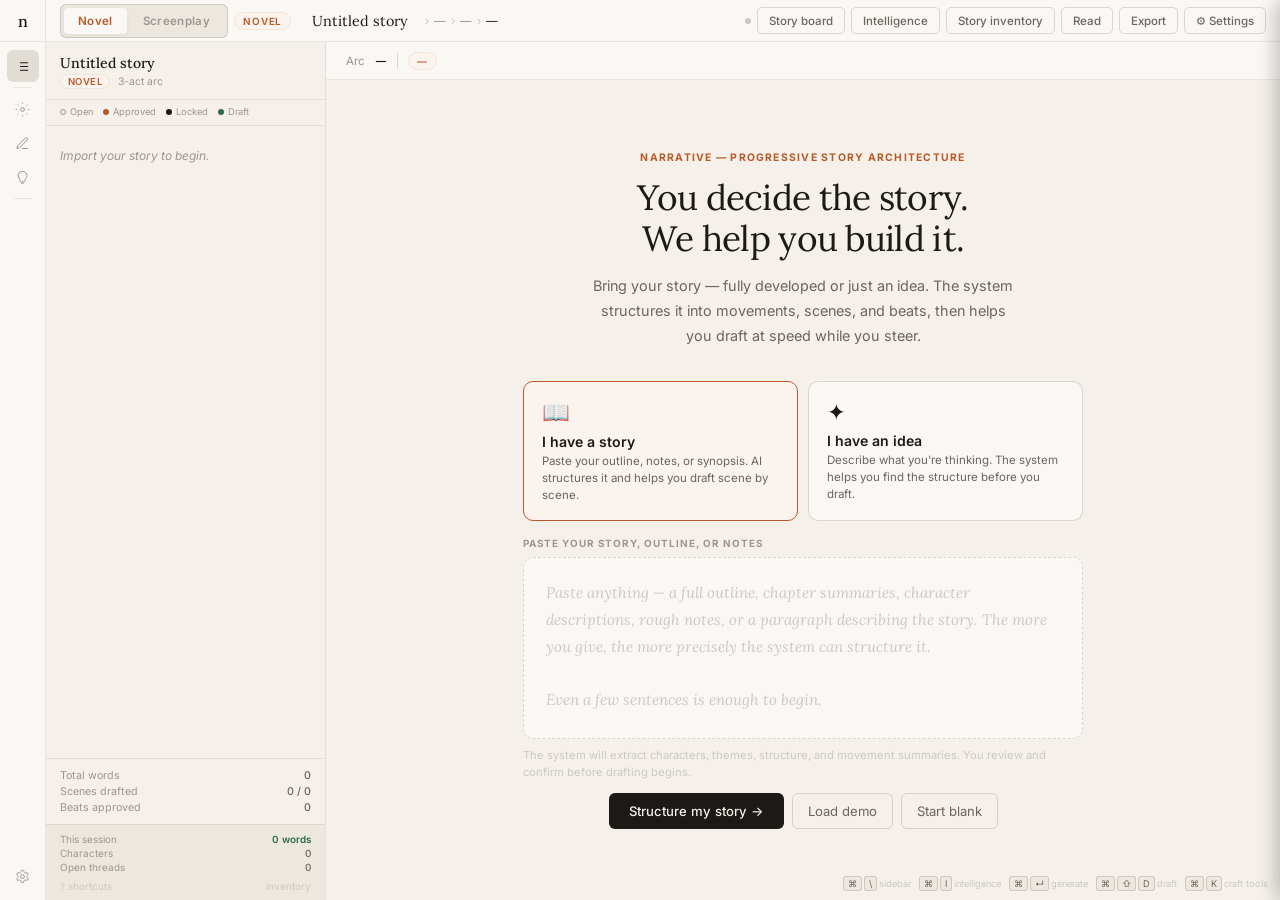
==== commit da634dc4: "Add files via upload" ====
--- a/app.html
+++ b/app.html
@@ -2226,6 +2226,632 @@
 .co-actions .ws-btn-p { flex:1; height:40px; font-size:.88rem; }
 
 /* ═══════════════════════════════════════════════════════════════
+   PATCH C — BLANK SECTION INTELLIGENCE + SCENE SIZING
+═══════════════════════════════════════════════════════════════ */
+
+/* ── Blank scene state ── */
+#blank-scene-state {
+  display: none;
+  padding: 0 0 32px;
+}
+#blank-scene-state.show { display: block; }
+
+.bs-header {
+  margin-bottom: 22px;
+}
+.bs-scene-name {
+  font-family: var(--serif);
+  font-size: 1.4rem;
+  font-weight: 400;
+  color: var(--ink);
+  margin-bottom: 4px;
+}
+.bs-movement {
+  font-size: .72rem;
+  color: var(--ink-4);
+  margin-bottom: 0;
+}
+
+/* Inferred purpose block */
+.bs-inferred {
+  background: var(--paper-card);
+  border: 1px solid var(--border);
+  border-left: 3px solid var(--accent);
+  border-radius: 0 8px 8px 0;
+  padding: 16px 20px;
+  margin-bottom: 18px;
+  animation: bs-fade-in .4s var(--ease) both;
+}
+@keyframes bs-fade-in {
+  from { opacity:0; transform:translateY(8px); }
+  to   { opacity:1; transform:none; }
+}
+.bs-inferred-kicker {
+  font-size: .6rem;
+  font-weight: 700;
+  letter-spacing: .1em;
+  text-transform: uppercase;
+  color: var(--accent);
+  margin-bottom: 8px;
+  display: flex;
+  align-items: center;
+  gap: 7px;
+}
+.bs-inferred-spinner {
+  width: 10px; height: 10px;
+  border: 1.5px solid var(--accent-2);
+  border-top-color: var(--accent);
+  border-radius: 50%;
+  animation: spin .7s linear infinite;
+  flex-shrink: 0;
+}
+.bs-purpose {
+  font-family: var(--serif);
+  font-size: 1rem;
+  color: var(--ink);
+  line-height: 1.65;
+  margin-bottom: 10px;
+}
+.bs-detail {
+  font-size: .8rem;
+  color: var(--ink-3);
+  line-height: 1.6;
+}
+
+/* Directions strip — three possible ways this scene could go */
+.bs-directions {
+  margin-bottom: 20px;
+}
+.bs-directions-title {
+  font-size: .62rem;
+  font-weight: 700;
+  letter-spacing: .1em;
+  text-transform: uppercase;
+  color: var(--ink-4);
+  margin-bottom: 10px;
+}
+.bs-direction-cards {
+  display: grid;
+  grid-template-columns: 1fr 1fr 1fr;
+  gap: 8px;
+}
+@media (max-width: 700px) {
+  .bs-direction-cards { grid-template-columns: 1fr; }
+}
+.bs-direction-card {
+  background: var(--paper-card);
+  border: 1.5px solid var(--border);
+  border-radius: 8px;
+  padding: 12px 14px;
+  cursor: pointer;
+  transition: all 180ms var(--ease);
+  animation: bs-fade-in .4s var(--ease) both;
+}
+.bs-direction-card:nth-child(2) { animation-delay: 80ms; }
+.bs-direction-card:nth-child(3) { animation-delay: 160ms; }
+.bs-direction-card:hover {
+  border-color: var(--accent);
+  background: var(--accent-3);
+  transform: translateY(-1px);
+  box-shadow: 0 3px 12px rgba(28,25,23,.07);
+}
+.bs-dir-label {
+  font-size: .6rem;
+  font-weight: 700;
+  letter-spacing: .08em;
+  text-transform: uppercase;
+  color: var(--ink-4);
+  margin-bottom: 5px;
+}
+.bs-dir-label.reversal  { color: #5b21b6; }
+.bs-dir-label.quieter   { color: #2d6a4f; }
+.bs-dir-label.dangerous { color: #b85a28; }
+.bs-dir-text {
+  font-size: .8rem;
+  color: var(--ink-2);
+  line-height: 1.5;
+  font-family: var(--serif);
+}
+.bs-dir-use {
+  font-size: .65rem;
+  color: var(--accent);
+  margin-top: 7px;
+  opacity: 0;
+  transition: opacity 150ms;
+}
+.bs-direction-card:hover .bs-dir-use { opacity: 1; }
+
+/* Likely beats preview */
+.bs-beats-preview {
+  margin-bottom: 20px;
+}
+.bs-beats-title {
+  font-size: .62rem;
+  font-weight: 700;
+  letter-spacing: .1em;
+  text-transform: uppercase;
+  color: var(--ink-4);
+  margin-bottom: 8px;
+}
+.bs-beat-hint {
+  display: flex;
+  align-items: flex-start;
+  gap: 10px;
+  padding: 7px 0;
+  border-bottom: 1px solid var(--border);
+  animation: bs-fade-in .35s var(--ease) both;
+}
+.bs-beat-hint:last-child { border: none; }
+.bs-beat-num {
+  font-size: .62rem;
+  font-weight: 700;
+  color: var(--ink-5);
+  width: 18px;
+  flex-shrink: 0;
+  padding-top: 1px;
+}
+.bs-beat-fn {
+  font-size: .6rem;
+  font-weight: 700;
+  letter-spacing: .06em;
+  text-transform: uppercase;
+  padding: 1px 6px;
+  border-radius: 3px;
+  background: var(--paper-3);
+  color: var(--ink-4);
+  flex-shrink: 0;
+  margin-top: 1px;
+  white-space: nowrap;
+}
+.bs-beat-text {
+  font-size: .8rem;
+  color: var(--ink-2);
+  line-height: 1.45;
+  flex: 1;
+  font-family: var(--serif);
+}
+
+/* Action row */
+.bs-actions {
+  display: flex;
+  gap: 8px;
+  align-items: center;
+  flex-wrap: wrap;
+  padding-top: 4px;
+}
+.bs-write-btn {
+  height: 34px;
+  padding: 0 18px;
+  border-radius: 6px;
+  background: var(--ink);
+  color: var(--paper);
+  font-size: .8rem;
+  font-weight: 500;
+  cursor: pointer;
+  transition: background 150ms;
+  display: flex;
+  align-items: center;
+  gap: 6px;
+}
+.bs-write-btn:hover { background: var(--ink-2); }
+.bs-dismiss {
+  font-size: .72rem;
+  color: var(--ink-4);
+  cursor: pointer;
+  border-bottom: 1px dashed var(--border-2);
+  transition: color 150ms;
+}
+.bs-dismiss:hover { color: var(--ink); }
+
+/* Loading skeleton for blank state */
+.bs-loading {
+  display: flex;
+  flex-direction: column;
+  gap: 10px;
+  padding: 20px 0;
+}
+.bs-shim {
+  height: .9em;
+  border-radius: 4px;
+  background: linear-gradient(90deg,var(--paper-2) 25%,var(--paper-3) 50%,var(--paper-2) 75%);
+  background-size: 200% 100%;
+  animation: beat-shim 1.4s infinite;
+}
+
+/* ── Scene sizing card ── */
+.scene-sizing-card {
+  background: var(--paper-card);
+  border: 1px solid var(--border);
+  border-radius: 7px;
+  padding: 12px 14px;
+  margin-bottom: 10px;
+}
+.ssc-header {
+  display: flex;
+  align-items: center;
+  justify-content: space-between;
+  margin-bottom: 7px;
+}
+.ssc-title {
+  font-size: .62rem;
+  font-weight: 700;
+  letter-spacing: .1em;
+  text-transform: uppercase;
+  color: var(--ink-4);
+}
+.ssc-word-count {
+  font-size: .75rem;
+  font-weight: 600;
+  color: var(--ink-2);
+}
+.ssc-bar-wrap {
+  height: 5px;
+  background: var(--paper-3);
+  border-radius: 3px;
+  overflow: visible;
+  position: relative;
+  margin-bottom: 7px;
+}
+.ssc-bar-recommended {
+  position: absolute;
+  top: 0; bottom: 0;
+  background: var(--paper-3);
+  border-radius: 3px;
+  border: 1.5px dashed var(--border-2);
+}
+.ssc-bar-actual {
+  height: 100%;
+  border-radius: 3px;
+  transition: width .5s var(--ease);
+  position: relative;
+  z-index: 1;
+}
+.ssc-bar-actual.under  { background: var(--col-beat); }
+.ssc-bar-actual.good   { background: var(--col-draft); }
+.ssc-bar-actual.over   { background: var(--accent); }
+.ssc-bar-actual.way-over { background: #ef4444; }
+.ssc-meta {
+  display: flex;
+  align-items: center;
+  justify-content: space-between;
+  font-size: .65rem;
+  color: var(--ink-4);
+}
+.ssc-verdict {
+  font-size: .72rem;
+  font-weight: 500;
+  margin-top: 5px;
+  line-height: 1.45;
+}
+.ssc-verdict.good   { color: var(--col-draft); }
+.ssc-verdict.under  { color: var(--col-beat); }
+.ssc-verdict.over   { color: var(--accent); }
+.ssc-verdict.way-over { color: #dc2626; }
+.ssc-action {
+  font-size: .68rem;
+  color: var(--accent);
+  cursor: pointer;
+  border-bottom: 1px dashed var(--accent-2);
+  margin-top: 4px;
+  display: inline-block;
+  transition: color 150ms;
+}
+.ssc-action:hover { color: var(--ink); }
+
+/* Sizing in movement view — row of scene cards */
+.mv-sizing-row {
+  display: flex;
+  gap: 6px;
+  margin-bottom: 14px;
+  flex-wrap: wrap;
+}
+.mv-size-chip {
+  font-size: .65rem;
+  font-weight: 500;
+  padding: 3px 9px;
+  border-radius: 20px;
+  cursor: default;
+  display: flex;
+  align-items: center;
+  gap: 4px;
+}
+.mv-size-chip::before {
+  content: '';
+  width: 5px; height: 5px;
+  border-radius: 50%;
+  background: currentColor;
+  flex-shrink: 0;
+}
+
+/* ═══════════════════════════════════════════════════════════════
+   PATCH D — VISUAL STORY BOARD
+═══════════════════════════════════════════════════════════════ */
+
+/* Full-screen board overlay */
+#story-board {
+  position: fixed; inset: 0; z-index: 280;
+  background: var(--paper); display: none;
+  flex-direction: column; overflow: hidden;
+}
+#story-board.open { display: flex; }
+
+/* Board topbar */
+#board-topbar {
+  height: 48px; flex-shrink: 0;
+  background: var(--paper-card);
+  border-bottom: 1px solid var(--border);
+  display: flex; align-items: center;
+  padding: 0 20px; gap: 14px;
+}
+.board-title {
+  font-family: var(--serif); font-size: .95rem;
+  font-weight: 500; color: var(--ink);
+}
+.board-subtitle {
+  font-size: .72rem; color: var(--ink-4);
+}
+#board-close {
+  margin-left: auto; height: 28px; padding: 0 12px;
+  border-radius: 5px; border: 1px solid var(--border-2);
+  font-size: .72rem; color: var(--ink-3); cursor: pointer;
+  transition: all 150ms;
+}
+#board-close:hover { background: var(--paper-2); color: var(--ink); }
+
+/* Board controls bar */
+#board-controls {
+  height: 38px; flex-shrink: 0;
+  background: var(--paper-2);
+  border-bottom: 1px solid var(--border);
+  display: flex; align-items: center;
+  padding: 0 20px; gap: 12px;
+}
+.bc-group { display: flex; align-items: center; gap: 6px; }
+.bc-label {
+  font-size: .62rem; font-weight: 700; letter-spacing: .08em;
+  text-transform: uppercase; color: var(--ink-4);
+}
+.bc-sep { width: 1px; height: 18px; background: var(--border-2); }
+.board-view-btn {
+  height: 24px; padding: 0 10px; border-radius: 4px;
+  font-size: .68rem; font-weight: 500;
+  border: 1px solid var(--border-2); color: var(--ink-4);
+  cursor: pointer; transition: all 150ms;
+}
+.board-view-btn.on {
+  background: var(--ink); color: var(--paper); border-color: var(--ink);
+}
+.board-view-btn:not(.on):hover { background: var(--paper-3); color: var(--ink); }
+.heat-toggle {
+  height: 24px; padding: 0 10px; border-radius: 4px;
+  font-size: .68rem; font-weight: 500;
+  border: 1.5px solid var(--border-2); color: var(--ink-4);
+  cursor: pointer; transition: all 150ms; display: flex; align-items: center; gap: 5px;
+}
+.heat-toggle.on { border-color: #f59e0b; color: #92400e; background: #fef3c7; }
+.ht-dot { width: 7px; height: 7px; border-radius: 50%; background: currentColor; }
+
+/* Board legend */
+#board-legend {
+  display: flex; gap: 16px; align-items: center; margin-left: auto;
+}
+.bl-item { display: flex; align-items: center; gap: 5px; font-size: .6rem; color: var(--ink-4); }
+.bl-swatch { width: 10px; height: 10px; border-radius: 2px; }
+
+/* Board scroll canvas */
+#board-canvas-wrap {
+  flex: 1; overflow-x: auto; overflow-y: auto;
+  padding: 32px 40px 80px;
+  position: relative;
+}
+
+/* Tension curve canvas (background) */
+#board-tension-canvas {
+  position: absolute; top: 0; left: 0;
+  pointer-events: none; z-index: 0;
+}
+
+/* Act swimlane rows */
+#board-acts { position: relative; z-index: 1; }
+.board-act {
+  margin-bottom: 40px;
+}
+.ba-label {
+  font-size: .62rem; font-weight: 700; letter-spacing: .12em;
+  text-transform: uppercase; color: var(--ink-5);
+  margin-bottom: 10px; display: flex; align-items: center; gap: 10px;
+}
+.ba-label::after {
+  content: ''; flex: 1; height: 1px; background: var(--border);
+}
+
+/* Movement lane */
+.board-movement {
+  display: flex; gap: 10px; align-items: flex-start;
+  margin-bottom: 16px; position: relative;
+}
+.bm-label-col {
+  width: 120px; flex-shrink: 0;
+  padding-top: 8px;
+}
+.bm-name {
+  font-size: .74rem; font-weight: 600; color: var(--ink-2);
+  margin-bottom: 2px; line-height: 1.3;
+}
+.bm-fn { font-size: .62rem; color: var(--ink-4); line-height: 1.3; }
+.bm-tension-bar {
+  width: 3px; height: 100%; position: absolute;
+  left: 116px; top: 0; border-radius: 2px;
+  opacity: .5;
+}
+
+/* Scene card */
+.board-scene-card {
+  width: 180px; flex-shrink: 0;
+  border-radius: 8px; border: 1.5px solid var(--border);
+  background: var(--paper-card);
+  cursor: pointer; transition: all 180ms var(--ease);
+  position: relative; overflow: hidden;
+}
+.board-scene-card:hover {
+  border-color: var(--accent);
+  transform: translateY(-2px);
+  box-shadow: 0 4px 16px rgba(28,25,23,.1);
+}
+.board-scene-card.active {
+  border-color: var(--accent);
+  background: var(--accent-3);
+}
+.board-scene-card.drafted { border-color: rgba(45,106,79,.4); }
+
+/* Heat overlay on card */
+.bsc-heat-overlay {
+  position: absolute; top: 0; left: 0; right: 0;
+  height: 3px; border-radius: 8px 8px 0 0;
+  transition: opacity .3s;
+}
+.board-scene-card.heat-off .bsc-heat-overlay { opacity: 0; }
+
+/* Card inner */
+.bsc-inner { padding: 10px 12px; }
+.bsc-num {
+  font-size: .58rem; font-weight: 700; color: var(--ink-5);
+  margin-bottom: 4px;
+}
+.bsc-name {
+  font-size: .8rem; font-weight: 600; color: var(--ink);
+  line-height: 1.3; margin-bottom: 4px;
+}
+.bsc-intention {
+  font-size: .7rem; color: var(--ink-3); line-height: 1.45;
+  font-style: italic; display: -webkit-box;
+  -webkit-line-clamp: 3; -webkit-box-orient: vertical;
+  overflow: hidden;
+}
+.bsc-empty {
+  font-size: .7rem; color: var(--ink-5); font-style: italic;
+}
+.bsc-meta {
+  display: flex; align-items: center; justify-content: space-between;
+  margin-top: 8px; padding-top: 6px; border-top: 1px solid var(--border);
+}
+.bsc-fn-tag {
+  font-size: .58rem; font-weight: 600; letter-spacing: .05em;
+  text-transform: uppercase; padding: 1px 5px; border-radius: 3px;
+  background: var(--paper-3); color: var(--ink-4);
+}
+.bsc-beats {
+  font-size: .6rem; color: var(--ink-5);
+  display: flex; align-items: center; gap: 3px;
+}
+.bsc-status-dot {
+  width: 5px; height: 5px; border-radius: 50%;
+}
+/* Empty scene placeholder card */
+.board-empty-slot {
+  width: 180px; flex-shrink: 0;
+  border-radius: 8px; border: 1.5px dashed var(--border);
+  background: transparent; cursor: pointer;
+  transition: all 180ms var(--ease);
+  min-height: 100px; display: flex;
+  align-items: center; justify-content: center;
+  flex-direction: column; gap: 5px;
+}
+.board-empty-slot:hover {
+  border-color: var(--accent); background: var(--accent-3);
+}
+.bes-plus { font-size: 1.2rem; color: var(--ink-5); }
+.bes-label { font-size: .65rem; color: var(--ink-5); }
+
+/* Character thread lines */
+.board-char-row {
+  display: flex; gap: 10px; align-items: center;
+  padding: 3px 0; margin-bottom: 2px;
+}
+.bcr-char { width: 120px; flex-shrink: 0; font-size: .68rem; font-weight: 600; color: var(--ink-3); }
+.bcr-line { flex: 1; height: 28px; position: relative; }
+.bcr-segment {
+  position: absolute; height: 6px; border-radius: 3px;
+  top: 50%; transform: translateY(-50%); transition: opacity .3s;
+}
+.bcr-node {
+  position: absolute; width: 10px; height: 10px;
+  border-radius: 50%; top: 50%; transform: translate(-50%,-50%);
+  border: 2px solid var(--paper-card); cursor: pointer;
+  transition: all 150ms;
+}
+.bcr-node:hover { transform: translate(-50%,-50%) scale(1.4); }
+.bcr-tooltip {
+  position: absolute; bottom: 100%; left: 50%; transform: translateX(-50%);
+  background: var(--ink); color: var(--paper); font-size: .62rem;
+  padding: 4px 8px; border-radius: 4px; white-space: nowrap;
+  pointer-events: none; opacity: 0; transition: opacity 150ms;
+  z-index: 50; margin-bottom: 5px;
+}
+.bcr-node:hover .bcr-tooltip { opacity: 1; }
+
+/* Sections: story cards / characters / themes */
+.board-section-head {
+  font-size: .62rem; font-weight: 700; letter-spacing: .1em;
+  text-transform: uppercase; color: var(--ink-4);
+  margin: 24px 0 12px; display: flex; align-items: center; gap: 10px;
+}
+.board-section-head::after { content:''; flex:1; height:1px; background:var(--border); }
+
+/* Thread indicators */
+.board-thread-strip {
+  display: flex; gap: 6px; flex-wrap: wrap; margin-bottom: 16px;
+}
+.bts-thread {
+  font-size: .68rem; padding: 3px 10px; border-radius: 20px;
+  border: 1px solid var(--border-2); color: var(--ink-3);
+  background: var(--paper-card);
+  display: flex; align-items: center; gap: 5px;
+}
+.bts-thread.active { border-color: var(--accent); color: var(--accent); background: var(--accent-3); }
+.bts-dot { width: 5px; height: 5px; border-radius: 50%; background: currentColor; }
+
+/* Heat map legend bar */
+.heat-legend-bar {
+  display: flex; align-items: center; gap: 8px;
+  font-size: .62rem; color: var(--ink-4); margin-left: 8px;
+}
+.hlb-swatch {
+  height: 8px; width: 60px; border-radius: 4px;
+  background: linear-gradient(to right, #2d6a4f, #f59e0b, #b85a28, #ef4444);
+}
+
+/* Card detail panel — slides in bottom when card selected */
+#board-detail-panel {
+  position: fixed; bottom: 0; left: 0; right: 0;
+  height: 200px; background: var(--paper-card);
+  border-top: 1px solid var(--border);
+  box-shadow: 0 -4px 20px rgba(28,25,23,.1);
+  z-index: 300; transform: translateY(100%);
+  transition: transform 240ms var(--ease);
+  display: flex; overflow: hidden;
+}
+#board-detail-panel.open { transform: translateY(0); }
+.bdp-scene-info {
+  padding: 18px 24px; flex: 1; min-width: 0;
+  border-right: 1px solid var(--border);
+}
+.bdp-scene-name { font-family: var(--serif); font-size: 1.1rem; color: var(--ink); margin-bottom: 3px; }
+.bdp-scene-pos  { font-size: .7rem; color: var(--ink-4); margin-bottom: 10px; }
+.bdp-intention  { font-size: .82rem; color: var(--ink-2); line-height: 1.6; font-style: italic; max-height: 80px; overflow: hidden; }
+.bdp-actions    { padding: 18px 20px; display: flex; flex-direction: column; gap: 8px; justify-content: center; width: 180px; flex-shrink: 0; }
+.bdp-btn        { height: 30px; border-radius: 5px; font-size: .75rem; font-weight: 500; cursor: pointer; transition: all 150ms; }
+.bdp-btn.primary { background: var(--ink); color: var(--paper); border: none; }
+.bdp-btn.primary:hover { background: var(--ink-2); }
+.bdp-btn.secondary { background: none; border: 1px solid var(--border-2); color: var(--ink-3); }
+.bdp-btn.secondary:hover { background: var(--paper-2); color: var(--ink); }
+.bdp-chars { padding: 18px 20px; width: 220px; flex-shrink: 0; border-left: 1px solid var(--border); overflow-y: auto; }
+.bdp-chars-title { font-size: .6rem; font-weight: 700; letter-spacing: .09em; text-transform: uppercase; color: var(--ink-4); margin-bottom: 8px; }
+.bdp-char-row { font-size: .72rem; color: var(--ink-3); line-height: 1.5; margin-bottom: 4px; font-style: italic; }
+.bdp-close-btn { position: absolute; top: 12px; right: 14px; font-size: .7rem; color: var(--ink-5); cursor: pointer; }
+.bdp-close-btn:hover { color: var(--ink); }
+
+/* ═══════════════════════════════════════════════════════════════
    KEYBOARD HINT
 ═══════════════════════════════════════════════════════════════ */
 #kb-hint {
@@ -2259,11 +2885,19 @@
 <div id="settings-modal">
   <div class="settings-box">
     <div class="settings-title">Settings</div>
-    <p class="settings-sub">Your Anthropic API key enables AI scene analysis, beat generation, prose expansion, and all craft intelligence features. Stored only in your browser.</p>
+    <p class="settings-sub">Your Anthropic API key enables AI beat generation, prose expansion, scene diagnosis, and all craft intelligence features. Stored only in your browser.</p>
     <input type="password" class="settings-inp" id="api-key-input" placeholder="sk-ant-…">
     <div class="settings-actions">
       <button class="ws-btn-s" id="settings-cancel">Cancel</button>
       <button class="ws-btn-p" id="settings-save">Save key</button>
+    </div>
+    <div style="margin-top:18px;padding-top:14px;border-top:1px solid var(--border);">
+      <div style="font-size:.72rem;font-weight:600;color:var(--ink-2);margin-bottom:5px;">Story</div>
+      <p style="font-size:.75rem;color:var(--ink-4);line-height:1.55;margin-bottom:10px;">Start a new story or re-import your outline. This clears the current session.</p>
+      <div style="display:flex;gap:8px;">
+        <button class="ws-btn-s" id="btn-new-story" style="flex:1;">← New story</button>
+        <button class="ws-btn-s" id="btn-reset-all" style="flex:1;color:#dc2626;border-color:#fca5a5;">Reset everything</button>
+      </div>
     </div>
   </div>
 </div>
@@ -2300,6 +2934,7 @@
     <!-- Right -->
     <div id="tb-right">
       <div id="save-dot" title="Saved"></div>
+      <button class="tb-btn" id="btn-board">Story board</button>
       <button class="tb-btn" id="btn-intelligence">Intelligence</button>
       <button class="tb-btn" id="btn-inventory">Story inventory</button>
       <button class="tb-btn" id="btn-read">Read</button>
@@ -2585,6 +3220,47 @@
         <div id="needs-box-container"></div>
         <div id="inspiration-container"></div>
 
+        <!-- BLANK SCENE INTELLIGENCE — shown when scene has no intention or beats -->
+        <div id="blank-scene-state">
+
+          <div class="bs-header">
+            <div class="bs-scene-name" id="bs-scene-name">—</div>
+            <div class="bs-movement" id="bs-movement">—</div>
+          </div>
+
+          <!-- Inferred purpose (loading then populated) -->
+          <div class="bs-inferred" id="bs-inferred">
+            <div class="bs-inferred-kicker">
+              <div class="bs-inferred-spinner" id="bs-spinner"></div>
+              <span id="bs-kicker-text">Reading story context…</span>
+            </div>
+            <div class="bs-purpose" id="bs-purpose"></div>
+            <div class="bs-detail" id="bs-detail"></div>
+          </div>
+
+          <!-- Three possible directions -->
+          <div class="bs-directions" id="bs-directions" style="display:none;">
+            <div class="bs-directions-title">Three ways this scene could go</div>
+            <div class="bs-direction-cards" id="bs-direction-cards"></div>
+          </div>
+
+          <!-- Likely beat structure -->
+          <div class="bs-beats-preview" id="bs-beats-preview" style="display:none;">
+            <div class="bs-beats-title">Likely beat structure</div>
+            <div id="bs-beat-hints"></div>
+          </div>
+
+          <!-- Actions -->
+          <div class="bs-actions" id="bs-actions" style="display:none;">
+            <button class="bs-write-btn" id="bs-use-suggestion">
+              <svg width="13" height="13" viewBox="0 0 24 24" fill="none" stroke="currentColor" stroke-width="2"><path d="M13 2L3 14h9l-1 8 10-12h-9l1-8z"/></svg>
+              Use this suggestion →
+            </button>
+            <span class="bs-dismiss" id="bs-dismiss">Write my own instead</span>
+          </div>
+
+        </div>
+
         <!-- Intention input -->
         <textarea class="bv-intention-input" id="bv-intention-input"
           placeholder="Describe what you think happens in this scene…&#10;&#10;e.g. 'Robert and Marcus meet for the first time since the estrangement. Marcus has an agenda he's hiding. It ends in controlled sadness without explosion.'"></textarea>
@@ -2635,7 +3311,9 @@
 
           <!-- Context panel column -->
           <div class="bv-context-panel" id="bv-context-panel">
-            <!-- populated by renderContextPanel() -->
+            <!-- sizing card injected here by renderSceneSizing() -->
+            <div id="scene-sizing-container"></div>
+            <!-- rest populated by renderContextPanel() -->
           </div>
 
         </div>
@@ -2861,6 +3539,68 @@
       <div class="sc-row"><span class="sc-desc">This help</span><span class="sc-keys"><kbd>?</kbd></span></div>
     </div>
   </div>
+</div>
+
+<!-- ═══════════════════════════════════════════════════════════════
+     VISUAL STORY BOARD
+═══════════════════════════════════════════════════════════════ -->
+<div id="story-board">
+
+  <!-- Board topbar -->
+  <div id="board-topbar">
+    <div>
+      <div class="board-title" id="board-proj-title">Story board</div>
+      <div class="board-subtitle" id="board-proj-sub">—</div>
+    </div>
+    <button id="board-close">Close ✕</button>
+  </div>
+
+  <!-- Controls -->
+  <div id="board-controls">
+    <div class="bc-group">
+      <span class="bc-label">View</span>
+      <button class="board-view-btn on"  data-view="timeline">Timeline</button>
+      <button class="board-view-btn"     data-view="characters">Characters</button>
+      <button class="board-view-btn"     data-view="themes">Threads</button>
+    </div>
+    <div class="bc-sep"></div>
+    <button class="heat-toggle on" id="board-heat-toggle">
+      <div class="ht-dot"></div> Heat map
+    </button>
+    <div id="board-legend">
+      <div class="bl-item"><div class="bl-swatch" style="background:#2d6a4f"></div>Drafted</div>
+      <div class="bl-item"><div class="bl-swatch" style="background:var(--accent)"></div>Planned</div>
+      <div class="bl-item"><div class="bl-swatch" style="border:1.5px dashed var(--border-2)"></div>Empty</div>
+      <div class="bl-item heat-legend-bar"><div class="hlb-swatch"></div><span>Narrative weight</span></div>
+    </div>
+  </div>
+
+  <!-- Main scrollable canvas -->
+  <div id="board-canvas-wrap">
+    <canvas id="board-tension-canvas"></canvas>
+    <div id="board-acts">
+      <!-- populated by renderBoard() -->
+    </div>
+  </div>
+
+  <!-- Detail panel (slides up when card selected) -->
+  <div id="board-detail-panel">
+    <div class="bdp-scene-info">
+      <div class="bdp-scene-name" id="bdp-scene-name">—</div>
+      <div class="bdp-scene-pos"  id="bdp-scene-pos">—</div>
+      <div class="bdp-intention"  id="bdp-intention">—</div>
+    </div>
+    <div class="bdp-chars" id="bdp-chars">
+      <div class="bdp-chars-title">Character states</div>
+      <div id="bdp-char-states"></div>
+    </div>
+    <div class="bdp-actions">
+      <button class="bdp-btn primary" id="bdp-write">Write this scene →</button>
+      <button class="bdp-btn secondary" id="bdp-beats">View beats</button>
+    </div>
+    <div class="bdp-close-btn" id="bdp-close">✕</div>
+  </div>
+
 </div>
 
 <div id="toasts"></div>
@@ -4852,56 +5592,61 @@
 // ─────────────────────────────────────────────
 async function deepParseOutline(text) {
   const system = `You are a narrative analysis engine performing deep literary extraction.
-Analyse the story text and return ONLY valid JSON (no markdown, no backticks) with exactly this structure:
+
+The input may be in any format: free-form prose, structured outline with ALL-CAPS headings, bulleted lists, Act/chapter breakdowns, or a mix. Handle all formats.
+
+CRITICAL: Characters are often written as ALL-CAPS NAME blocks (e.g. ROBERT, GRAHAM, CLAUDE) with description lines beneath them. Extract ALL named characters you find, including those written this way.
+
+Return ONLY valid JSON (no markdown, no backticks, no explanation):
 {
-  "title": "string or null",
-  "genre": "string",
-  "tone": "string",
-  "pov": "string",
-  "premise": "string — one or two sentences capturing the essential story",
-  "ending": "string or null — the story's destination, even roughly stated",
+  "title": "string — extract from first line or heading, or null",
+  "genre": "string — detect or infer",
+  "tone": "string — detect or infer",
+  "pov": "string — detect or infer",
+  "premise": "string — 1-2 sentences, the essential story. Extract from CORE PREMISE section if present.",
+  "ending": "string or null — the story destination. Look for FINAL REALIZATION, ending tone sections, or infer.",
   "centralConflict": "string",
-  "themes": ["array of strings — 3-6 specific themes"],
-  "motifs": ["array of strings — recurring images, objects, or phrases detected or implied"],
+  "themes": ["array of 4-8 specific themes — extract from THEMATIC CORE section if present, supplement with inference"],
+  "motifs": ["array — look for RECURRING MOTIF sections and imagery patterns"],
   "characters": [
     {
-      "name": "string",
-      "role": "Protagonist|Antagonist|Ally|Foil|Absent presence|Supporting",
-      "want": "string — conscious desire",
-      "fear": "string — what they are protecting themselves from",
-      "belief": "string — the false belief or misunderstanding they carry",
-      "contradiction": "string — the gap between what they show and what they are",
-      "arc": "string — the arc trajectory in one phrase",
+      "name": "string — use proper case (Robert not ROBERT)",
+      "role": "Protagonist|Antagonist|Ally|Foil|Supporting",
+      "want": "string — conscious desire, extract from character block",
+      "fear": "string — core wound or fear, extract from character block",
+      "belief": "string — false belief or worldview, look for Core belief/worldview lines",
+      "contradiction": "string — the gap between public and private self",
+      "arc": "string — extract from Arc: lines in character blocks",
       "confidence": "high|medium|low"
     }
   ],
-  "openThreads": ["array of strings — unresolved questions or tensions the story will need to address"],
+  "openThreads": ["array — unresolved questions, tensions from End of Act summaries"],
   "plotEvents": [
     {
-      "event": "string — what happens",
+      "event": "string — extract bullet points from Act sections",
       "position": "early|mid|late",
       "weight": "pivotal|major|supporting"
     }
   ],
   "movementSuggestions": [
     {
-      "name": "string — movement name",
-      "fn": "string — dramatic function in one phrase",
-      "emotional": "string — emotional register",
-      "summary": "string — 2-3 sentences describing what happens in this movement",
-      "keyEvents": ["array of 2-4 key events for this movement"]
+      "name": "string — use Act names directly (FORMATION, EXPANSION, etc.)",
+      "fn": "string — from Focus: lines in each Act",
+      "emotional": "string — emotional register of this act",
+      "summary": "string — 2-3 sentences from act content",
+      "keyEvents": ["2-4 key bullet points from this act"]
     }
   ],
-  "voiceNotes": "string or null — observations about the writer's prose style if detectable"
-}
-
-Be specific. Extract psychology, not just plot facts. Infer what is implied but not stated.
-For movementSuggestions: propose 5-7 movements that naturally fit this story's arc.
-Do not force a rigid formula — let the story's own logic determine the movements.`;
+  "voiceNotes": "string or null"
+}
+
+IMPORTANT: If the document has ACT sections (ACT 1 — FORMATION, etc.) use those directly as movementSuggestions — do not invent a new structure.
+Extract psychology from character blocks, not just surface facts.
+confidence: high = fully described with want/fear/arc, medium = partially described, low = name only.`;
 
   const raw = await callClaude(system,
-    `Analyse this story deeply and extract everything:\n\n${text}`,
-    3000);
+    `Extract everything from this story document:\n\n${text}`,
+    3200);
   return JSON.parse(raw.replace(/```json|```/g, '').trim());
 }
 
@@ -5275,66 +6020,311 @@
 // FALLBACK PARSE (no API key)
 // ─────────────────────────────────────────────
 function buildFallbackParse(text) {
-  const lines = text.split('\n').map(l=>l.trim()).filter(Boolean);
+  // ── STRUCTURED DOCUMENT PARSER ──
+  // Handles formatted outlines with ALL-CAPS section headers,
+  // bullet lists, labelled fields, and Act/chapter breakdowns.
+
+  const lines = text.split('\n').map(l => l.trim()).filter(Boolean);
   const lower = text.toLowerCase();
 
-  // Title guess
-  const title = lines[0]?.length < 80 ? lines[0].replace(/^[#*\-]+\s*/,'') : null;
-
-  // Characters (simple heuristic)
-  const charNames = [];
-  const charSection = text.match(/[Cc]haracters?:?([\s\S]*?)(?:\n\n|\n[A-Z][^\n]{5,}:|$)/);
-  if(charSection) {
-    charSection[1].split('\n').forEach(l => {
-      const m = l.match(/^[-*]?\s*([A-Z][a-z]+(?:\s[A-Z][a-z]+)?)/);
-      if(m && m[1].length > 2) charNames.push(m[1]);
+  // ── 1. TITLE ──
+  // First line, strip markdown/dashes
+  const rawTitle = lines[0] || '';
+  const title = rawTitle.replace(/[—\-–:]+.*$/, '').replace(/^[#*•\-\s]+/, '').trim() || null;
+
+  // ── 2. PREMISE ──
+  // Look for labelled section, else first long sentence
+  const premiseSection = text.match(/(?:CORE\s+PREMISE|PREMISE)[^\n]*\n+([\s\S]*?)(?:\n\n[A-Z]{3}|\n[A-Z]{4,}|$)/i);
+  const premise = premiseSection
+    ? premiseSection[1].replace(/\n/g, ' ').trim().substring(0, 300)
+    : lines.find(l => l.length > 60 && !l.match(/^[A-Z\s—–\-:•*]+$/))?.substring(0, 300) || '';
+
+  // ── 3. GENRE / TONE / POV ──
+  const genreMatch  = text.match(/[Gg]enre[:\s]+([^\n•]+)/);
+  const toneMatch   = text.match(/[Tt]one[:\s]+([^\n•]+)/);
+  const povMatch    = text.match(/[Pp][Oo][Vv][:\s]+([^\n•]+)/);
+  const genre = genreMatch?.[1]?.trim() || 'Literary fiction';
+  const tone  = toneMatch?.[1]?.trim()  || inferTone(lower);
+  const pov   = povMatch?.[1]?.trim()   || 'Third person limited';
+
+  function inferTone(t) {
+    if(t.includes('dark')||t.includes('tragic')||t.includes('devastat')) return 'Dark, melancholic';
+    if(t.includes('comic')||t.includes('satir')||t.includes('humor'))    return 'Satirical';
+    if(t.includes('thriller')||t.includes('suspense'))                   return 'Tense, propulsive';
+    return 'Literary, restrained';
+  }
+
+  // ── 4. ENDING ──
+  const endingPatterns = [
+    /FINAL\s+(?:REALIZATION|STATEMENT|SCENE|NOTE)[^\n]*\n+([\s\S]{20,200}?)(?:\n\n[A-Z]{3}|$)/i,
+    /[Ee]nding[:\s]+([^\n]+(?:\n[^A-Z\n][^\n]*){0,3})/,
+    /[Rr]esolution[:\s]+([^\n]+)/,
+    /[Ee]nd(?:ing)?\s+[Tt]one[:\s]*([\s\S]{20,200}?)(?:\n\n|$)/,
+  ];
+  let ending = null;
+  for(const p of endingPatterns) {
+    const m = text.match(p);
+    if(m) { ending = m[1].replace(/\n/g,' ').replace(/[•\-\t]/g,'').trim().substring(0,250); break; }
+  }
+
+  // ── 5. CHARACTERS — structured block detection ──
+  // Handles: ALL-CAPS name blocks, "Name (Role)" patterns, bullet lists
+  const characters = [];
+  const skipWords = new Set([
+    'STRUCTURE','THEMATIC','CORE','FINAL','END','RECURRING','FOCUS','MAIN',
+    'ACT','ACTS','CHAPTER','SCENE','NOTE','OVERVIEW','TONE','GENRE','POV',
+    'FORMAT','MOTIF','THEME','ENDING','COLLAPSE','EXPANSION','FRACTURE','FORMATION',
+    'DETERIORATION','RECKONING','SUMMARY','KEY','DYNAMIC','TRIO','GROUP',
+    'PREMISE','CHARACTERS','CHARACTER','STATEMENT','PLOT','EVENTS','THREADS',
+    'INVENTORY','RELATIONSHIP','RELATIONSHIPS','CONFLICT','SETTING','WORLD',
+  ]);
+  const skipPhrases = new Set([
+    'CORE PREMISE','THEMATIC CORE','MAIN CHARACTERS','RECURRING MOTIF',
+    'FINAL STATEMENT','FINAL REALIZATION','FINAL SCENE','END OF','STORY OVERVIEW',
+    'STRUCTURE OVERVIEW','CHARACTER ARC','PLOT EVENTS','OPEN THREADS','KEY DYNAMIC',
+    'CENTRAL CONFLICT','ENDING TONE','ACT STRUCTURE',
+  ]);
+  function isLikelyPersonName(rawName) {
+    if(skipPhrases.has(rawName)) return false;
+    const words = rawName.split(/\s+/);
+    if(words.length > 2) return false;
+    for(const w of words) { if(skipWords.has(w)) return false; }
+    if(rawName.length < 3) return false;
+    return true;
+  }
+
+  // Pattern 1: ALL-CAPS NAME (possibly with role in parens) followed by bullet/description lines
+  const charBlockRegex = /^([A-Z]{2,}(?:\s+[A-Z][A-Z]+)?)\s*(?:\([^)]*\))?\s*\n((?:(?!\n[A-Z]{2,}\s*\n|^ACT\s+\d|^STRUCTURE|^THEMATIC|^CORE|^FINAL|^END\s+OF|^—)[\s\S])*)/gm;
+  let cbMatch;
+  while((cbMatch = charBlockRegex.exec(text)) !== null) {
+    const rawName = cbMatch[1].trim();
+    if(!isLikelyPersonName(rawName)) continue;
+    const body = cbMatch[2].trim();
+    if(body.length < 15) continue; // skip if no content follows
+
+    const nameProper = rawName.split(/\s+/).map(w => w[0] + w.slice(1).toLowerCase()).join(' ');
+
+    // Extract role
+    const rolePatterns = [/\(([^)]+)\)/, /[Rr]ole[:\s]+([^\n•]+)/, /([Pp]rotagonist|[Aa]ntagonist|[Ss]upporting|[Aa]lly|[Ff]oil)/];
+    let role = 'Supporting';
+    for(const rp of rolePatterns) {
+      const inHeader = cbMatch[0].match(rp);
+      const inBody   = body.match(rp);
+      const found    = inHeader || inBody;
+      if(found) { role = found[1].trim(); break; }
+    }
+    if(characters.length === 0) role = 'Protagonist';
+
+    // Extract want
+    const want = extractField(body, [
+      /[Ww]ant[s]?[:\s]+([^\n•]+)/,
+      /[Dd]esire[s]?[:\s]+([^\n•]+)/,
+      /[Bb]elieves?\s+in\s+([^\n•]+)/,
+      /[Ll]ives?\s+(?:freely|to)\s+([^\n•]+)/,
+    ]) || inferWant(body);
+
+    // Extract fear
+    const fear = extractField(body, [
+      /[Ff]ear[s]?[:\s]+([^\n•]+)/,
+      /[Cc]ore\s+wound[:\s]+([^\n•]+)/,
+      /[Vv]ulnerabilit[yi][:\s]+([^\n•]+)/,
+      /[Cc]annot\s+([^\n•.]+)/,
+      /[Ii]nabilit[yi]\s+to\s+([^\n•.]+)/,
+    ]) || '';
+
+    // Extract false belief
+    const belief = extractField(body, [
+      /[Cc]ore\s+belief[:\s]+([^\n•]+)/,
+      /[Bb]elief[:\s]+([^\n•]+)/,
+      /[Ww]orldview[:\s]+([^\n•]+)/,
+    ]) || '';
+
+    // Extract arc
+    const arc = extractField(body, [
+      /[Aa]rc[:\s→]+([^\n•]+)/,
+      /[Jj]ourney[:\s]+([^\n•]+)/,
+      /[Tt]ransform[ation]*[:\s]+([^\n•]+)/,
+    ]) || '';
+
+    // Extract contradiction
+    const contradiction = extractField(body, [
+      /[Cc]ore\s+wound[:\s]+([^\n•]+)/,
+      /[Dd]ual\s+life[:\s]+([^\n•]+)/,
+      /[Dd]ouble\s+life[:\s]+([^\n•]+)/,
+      /(?:public|private)\s+([^\n•.]+vs[^\n•.]+)/i,
+    ]) || '';
+
+    // Confidence based on how much we extracted
+    const filled = [want,fear,belief,arc].filter(Boolean).length;
+    const confidence = filled >= 3 ? 'high' : filled >= 1 ? 'medium' : 'low';
+
+    characters.push({ name:nameProper, role, want, fear, belief, contradiction, arc, confidence });
+  }
+
+  // Pattern 2: Fallback — named sections like "Name:" or "**Name**"
+  if(characters.length === 0) {
+    const namedBlocks = text.matchAll(/^(?:\*\*)?([A-Z][a-z]{2,}(?:\s[A-Z][a-z]+)?)(?:\*\*)?\s*[:\(][^\n]*/gm);
+    for(const m of namedBlocks) {
+      const name = m[1];
+      if(skipWords.has(name.toUpperCase())) continue;
+      characters.push({ name, role:characters.length===0?'Protagonist':'Supporting', want:'', fear:'', belief:'', contradiction:'', arc:'', confidence:'low' });
+      if(characters.length >= 6) break;
+    }
+  }
+
+  function extractField(body, patterns) {
+    for(const p of patterns) {
+      const m = body.match(p);
+      if(m?.[1]) return m[1].replace(/[•\-→]/g,'').trim().substring(0,150);
+    }
+    return '';
+  }
+
+  function inferWant(body) {
+    if(body.match(/control/i)) return 'Control over their life and image';
+    if(body.match(/connect/i)) return 'Genuine connection with others';
+    if(body.match(/free/i))    return 'Freedom from constraint';
+    if(body.match(/truth/i))   return 'To know the truth';
+    return '';
+  }
+
+  // ── 6. THEMES ──
+  // Try structured section first
+  const themeSection = text.match(/(?:THEMATIC\s+CORE|THEMES?)[^\n]*\n([\s\S]*?)(?:\n\n[A-Z]{3}|\n[A-Z]{5,}|$)/i);
+  const themes = [];
+  if(themeSection) {
+    themeSection[1].split('\n').forEach(l => {
+      const clean = l.replace(/^[•\-\*\t\s]+/, '').replace(/\([^)]+\)/g,'').trim();
+      if(clean.length > 5 && !clean.match(/^[A-Z\s]+$/) && clean.length < 100) themes.push(clean);
     });
   }
-  // Also look for capitalised names in text
-  const nameMatches = text.match(/\b[A-Z][a-z]{2,}(?:\s[A-Z][a-z]+)?\b/g)||[];
-  nameMatches.forEach(n => { if(!charNames.includes(n)&&n!=='The'&&n!=='This'&&n!=='That') charNames.push(n); });
-
-  const uniqueNames = [...new Set(charNames)].slice(0,5);
-  const characters = uniqueNames.map((n,i) => ({
-    name:n, role:i===0?'Protagonist':'Supporting',
-    want:'To be determined', fear:'To be determined',
-    belief:'', contradiction:'', arc:'', confidence:'low',
-  }));
-
-  // Themes
-  const themeWords = ['friendship','love','power','betrayal','identity','memory','loss','redemption','truth','family','ambition','loyalty','grief','desire','mortality','class','justice','violence','freedom'];
-  const themes = themeWords.filter(t=>lower.includes(t)).map(t=>t[0].toUpperCase()+t.slice(1)).slice(0,5);
-  const themeMatch = text.match(/[Tt]hemes?:([^\n]+)/)?.[1];
-  if(themeMatch) themeMatch.split(/[,;]/).map(s=>s.trim()).forEach(t=>{ if(t&&!themes.includes(t))themes.push(t); });
-
-  // Threads — look for questions or unresolved elements
-  const threads = (text.match(/[A-Z][^.!?]*\?/g)||[]).slice(0,4).map(s=>s.trim());
-
-  // Motifs
-  const motifWords = ['fire','water','light','darkness','rain','mirror','door','window','road','clock'];
-  const motifs = motifWords.filter(m=>lower.includes(m)).map(m=>m[0].toUpperCase()+m.slice(1)).slice(0,4);
-
-  // Ending
-  const endingMatch = text.match(/[Ee]nding:([^\n]+)/)?.[1]?.trim() || text.match(/[Rr]esolution:([^\n]+)/)?.[1]?.trim() || null;
-
-  // Premise
-  const premise = lines.find(l=>l.length>60)?.substring(0,200) || text.substring(0,200);
+  // Supplement with keyword detection
+  const themeWords = ['friendship','love','power','betrayal','identity','memory','loss','redemption',
+    'addiction','shame','masculinity','intimacy','grief','desire','mortality','class','justice',
+    'truth','loyalty','vulnerability','performance','dissociation'];
+  themeWords.forEach(t => {
+    if(lower.includes(t) && !themes.some(th => th.toLowerCase().includes(t)))
+      themes.push(t[0].toUpperCase()+t.slice(1));
+  });
+
+  // ── 7. MOTIFS ──
+  const motifs = [];
+  const motifPatterns = [
+    /[Rr]ecurring\s+[Mm]otif[:\s]+([^\n]+)/,
+    /[Mm]otif[:\s]+([^\n]+)/,
+    /[Ss]ymbol[:\s]+([^\n]+)/,
+  ];
+  for(const p of motifPatterns) {
+    const m = text.match(p);
+    if(m) { motifs.push(m[1].replace(/\([^)]+\)/g,'').trim()); break; }
+  }
+  // Keyword motif detection
+  const motifWords = ['fire','water','light','darkness','rain','mirror','door','window','road',
+    'clock','blood','ash','smoke','glass','knife','flower','letter'];
+  motifWords.forEach(m => { if(lower.includes(m) && !motifs.some(mo => mo.toLowerCase().includes(m))) motifs.push(m[0].toUpperCase()+m.slice(1)); });
+
+  // ── 8. OPEN THREADS ──
+  const threads = [];
+  // Questions in text
+  (text.match(/[A-Z][^.!?]{10,}\?/g)||[]).slice(0,3).forEach(q => threads.push(q.trim()));
+  // "End of Act" unresolved tensions
+  const endActMatches = text.matchAll(/[Ee]nd\s+of\s+[Aa]ct[:\s]*\n([^\n]+)/g);
+  for(const m of endActMatches) threads.push(m[1].trim());
+  // Explicit thread patterns
+  const threadPatterns = [/[Uu]nresolved[:\s]+([^\n•]+)/, /[Oo]pen\s+thread[:\s]+([^\n•]+)/];
+  threadPatterns.forEach(p => { const m = text.match(p); if(m) threads.push(m[1].trim()); });
+
+  // ── 9. PLOT EVENTS from Acts ──
+  const plotEvents = [];
+  const actBlocks = text.matchAll(/^ACT\s+(\d+|[IVX]+)\s*[—\-–]+\s*([^\n]+)\n([\s\S]*?)(?=\nACT\s+\d|\nACT\s+[IVX]|$)/gim);
+  for(const ab of actBlocks) {
+    const actNum = ab[1]; const actName = ab[2].trim();
+    const actBody = ab[3];
+    // Pull bullet points as events
+    const bullets = actBody.match(/^[•\-\t]+([^\n]+)/gm)||[];
+    bullets.slice(0,4).forEach(b => {
+      const ev = b.replace(/^[•\-\t\s]+/,'').trim();
+      if(ev.length > 10) {
+        const n = parseInt(actNum) || 1;
+        const pos = n <= 1 ? 'early' : n <= 3 ? 'mid' : 'late';
+        const weight = ev.match(/key|major|central|pivotal|climax|death|reveal|betray/i) ? 'pivotal' : 'supporting';
+        plotEvents.push({ event:ev, position:pos, weight, act:actName });
+      }
+    });
+  }
+
+  // ── 10. MOVEMENT SUGGESTIONS from Acts ──
+  const movementSuggestions = [];
+  const actBlocksForMovs = text.matchAll(/^ACT\s+(\d+|[IVX]+)\s*[—\-–]+\s*([^\n]+)\n([\s\S]*?)(?=\nACT\s+\d|\nACT\s+[IVX]|\n—{3}|$)/gim);
+  for(const ab of actBlocksForMovs) {
+    const actName = ab[2].trim();
+    const actBody = ab[3];
+    // Get focus line
+    const focus = actBody.match(/[Ff]ocus[:\s]+([^\n]+)/)?.[1]?.trim() || '';
+    // Get summary — first non-bullet, non-header paragraph
+    const summaryLines = actBody.split('\n')
+      .map(l=>l.replace(/^[•\-\t\s]+/,'').trim())
+      .filter(l=>l.length>20&&!l.match(/^[A-Z\s:]+$/)&&!l.match(/^Focus/i));
+    const summary = summaryLines.slice(0,2).join(' ').substring(0,250);
+    // Key events
+    const keyEvents = (actBody.match(/^[•\-\t]+([^\n]+)/gm)||[])
+      .map(b=>b.replace(/^[•\-\t\s]+/,'').trim())
+      .filter(e=>e.length>8)
+      .slice(0,4);
+
+    // Emotional register from act name/focus
+    const emotional = actName.match(/FORMATION|BEGIN/i) ? 'Grounding' :
+                      actName.match(/EXPANSION|GROW/i)  ? 'Escalation' :
+                      actName.match(/FRACTURE|BREAK/i)  ? 'Rupture' :
+                      actName.match(/DETERIORAT/i)       ? 'Collapse' :
+                      actName.match(/RECKONING|COLLAPSE/i) ? 'Devastation' : 'Development';
+
+    movementSuggestions.push({
+      name: actName,
+      fn: focus || 'Story development',
+      emotional,
+      summary: summary || `Act ${ab[1]}: ${actName}`,
+      keyEvents: keyEvents.length > 0 ? keyEvents : [`${actName} — key events`],
+    });
+  }
+
+  // Fallback movements if no acts found
+  if(movementSuggestions.length === 0) {
+    [
+      {name:'Opening movement',   fn:'Setup & establishment',  emotional:'Grounding',
+       summary:'The world and characters are established.',   keyEvents:['Introduction','World-building']},
+      {name:'Inciting movement',  fn:'Disruption',             emotional:'Unease',
+       summary:'Something disrupts the equilibrium.',         keyEvents:['Inciting event','First response']},
+      {name:'Rising movement',    fn:'Escalation',             emotional:'Tension',
+       summary:'Complications mount.',                         keyEvents:['First obstacle','Stakes raised']},
+      {name:'Crisis movement',    fn:'Crisis point',           emotional:'Collapse',
+       summary:'The darkest moment.',                          keyEvents:['All seems lost','The choice']},
+      {name:'Resolution movement',fn:'New equilibrium',        emotional:'Release',
+       summary:'The aftermath.',                               keyEvents:['Resolution','New world']},
+    ].forEach(m => movementSuggestions.push(m));
+  }
 
   return {
-    title, genre:'Fiction', tone:'Literary', pov:'Third person',
-    premise, ending:endingMatch,
-    centralConflict:'', themes, motifs,
-    characters, openThreads:threads,
-    plotEvents: [],
-    movementSuggestions: [
-      {name:'Opening movement',fn:'Setup & establishment',emotional:'Grounding',summary:'The world and characters are established.',keyEvents:['Introduction of protagonist','Establishment of the ordinary world']},
-      {name:'Inciting movement',fn:'Disruption',emotional:'Unease',summary:'Something disrupts the equilibrium.',keyEvents:['The inciting event','First response to disruption']},
-      {name:'Rising movement',fn:'Escalation',emotional:'Tension',summary:'Complications mount.',keyEvents:['First major obstacle','Stakes raised']},
-      {name:'Crisis movement',fn:'Crisis point',emotional:'Collapse',summary:'The darkest moment.',keyEvents:['All seems lost','The protagonist must choose']},
-      {name:'Resolution movement',fn:'New equilibrium',emotional:'Release',summary:'The aftermath.',keyEvents:['Resolution of central conflict','New world established']},
-    ],
-    voiceNotes:null,
+    title: title ? title.split(/\s+/).map(w=>w[0]?.toUpperCase()+w.slice(1)?.toLowerCase()).join(' ') : null,
+    genre, tone, pov,
+    premise, ending: ending || null,
+    centralConflict: extractField(text, [/[Cc]entral\s+[Cc]onflict[:\s]+([^\n]+)/, /[Cc]ore\s+[Cc]onflict[:\s]+([^\n]+)/]) || '',
+    themes: themes.slice(0, 8),
+    motifs: motifs.slice(0, 5),
+    characters,
+    openThreads: threads.slice(0, 6),
+    plotEvents,
+    movementSuggestions,
+    voiceNotes: null,
   };
+
+  function extractField(body, patterns) {
+    for(const p of patterns) {
+      const m = body.match(p);
+      if(m?.[1]) return m[1].replace(/[•\-→]/g,'').trim().substring(0,150);
+    }
+    return '';
+  }
 }
 
 // ─────────────────────────────────────────────
@@ -5469,6 +6459,965 @@
   // Pre-select execution card
   $('mode-card-execution')?.classList.add('selected');
 });
+
+// ─────────────────────────────────────────────
+// RESET / NEW STORY
+// ─────────────────────────────────────────────
+function returnToWelcome() {
+  S.project = null; S.acts = []; S.characters = []; S.threads = [];
+  S.motifs = []; S.fragments = []; S.parsedStory = null;
+  S.activeMovId = null; S.activeSceneId = null;
+
+  localStorage.removeItem('nv4_state');
+
+  if($('tb-title'))        $('tb-title').textContent        = 'Untitled story';
+  if($('sb-project-name')) $('sb-project-name').textContent = 'Untitled story';
+
+  $('settings-modal').classList.remove('open');
+  try { closeIntelPanel(); } catch(e){}
+  try { closeCraftPanel(); } catch(e){}
+  $('arc-state-panel')?.classList.remove('open');
+  $('confirm-overlay')?.classList.remove('on');
+  $('parse-overlay')?.classList.remove('on');
+  $('inventory-page')?.classList.remove('open');
+  $('reading-mode')?.classList.remove('open');
+  $('export-modal')?.classList.remove('open');
+
+  renderTree();
+  showView('welcome');
+
+  const oi = $('outline-input');
+  if(oi) oi.value = '';
+  try { showImportMode(S.importMode || 'execution'); } catch(e){}
+
+  toast('Ready for a new story');
+}
+
+function hardReset() {
+  if(!confirm('This will clear everything — story, beats, prose, and your API key. Continue?')) return;
+  localStorage.clear();
+  location.reload();
+}
+
+document.addEventListener('DOMContentLoaded', () => {
+  $('btn-new-story')?.addEventListener('click', returnToWelcome);
+  $('btn-reset-all')?.addEventListener('click', hardReset);
+});
+
+
+// ═══════════════════════════════════════════════════════════════
+// PATCH C — BLANK SECTION INTELLIGENCE + SCENE SIZING
+// ═══════════════════════════════════════════════════════════════
+
+// ── Sizing ranges ──
+const SIZING = {
+  novel: [
+    {maxT:.25, min:600,  max:1400, label:'light passage'},
+    {maxT:.45, min:900,  max:1800, label:'establishing scene'},
+    {maxT:.65, min:1200, max:2400, label:'development scene'},
+    {maxT:.80, min:1600, max:3000, label:'significant scene'},
+    {maxT:.92, min:2000, max:4000, label:'major scene'},
+    {maxT:1.1, min:2400, max:4800, label:'climactic scene'},
+  ],
+  screenplay: [
+    {maxT:.25, min:100, max:250, label:'brief scene'},
+    {maxT:.50, min:150, max:400, label:'establishing scene'},
+    {maxT:.75, min:250, max:600, label:'development scene'},
+    {maxT:1.1, min:350, max:900, label:'major scene'},
+  ],
+};
+
+function getSizingRange(tension) {
+  const ranges = S.mode==='screenplay' ? SIZING.screenplay : SIZING.novel;
+  return ranges.find(r => tension <= r.maxT) || ranges[ranges.length-1];
+}
+
+function getSceneWordCount(scene) {
+  return (scene.beats||[]).filter(b=>b.prose).reduce((s,b)=>s+countWords(b.prose), 0);
+}
+
+// ─────────────────────────────────────────────
+// SCENE SIZING CARD
+// ─────────────────────────────────────────────
+function renderSceneSizing(scene, mov) {
+  const container = $('scene-sizing-container');
+  if(!container) return;
+
+  const tension = mov.tension || 0.5;
+  const range = getSizingRange(tension);
+  const actual = getSceneWordCount(scene);
+  const mid = (range.min + range.max) / 2;
+
+  // Verdict
+  let verdict, cls, action = null;
+  if(actual === 0) {
+    verdict = `Recommended: ${range.min.toLocaleString()}–${range.max.toLocaleString()} words for a ${range.label}`;
+    cls = 'under';
+  } else if(actual < range.min * 0.6) {
+    verdict = `Underdeveloped — ${actual.toLocaleString()} words. This ${range.label} should carry more weight. Consider expanding.`;
+    cls = 'under'; action = 'Expand beats';
+  } else if(actual < range.min) {
+    verdict = `Slightly lean at ${actual.toLocaleString()} words. Recommended ${range.min.toLocaleString()}–${range.max.toLocaleString()}.`;
+    cls = 'under';
+  } else if(actual > range.max * 1.5) {
+    verdict = `Overextended — ${actual.toLocaleString()} words against a recommended ${range.max.toLocaleString()} max. Consider compressing or splitting.`;
+    cls = 'way-over'; action = 'Compress';
+  } else if(actual > range.max * 1.1) {
+    verdict = `Running long at ${actual.toLocaleString()} words. Consider whether every beat is earning its place.`;
+    cls = 'over'; action = 'Review length';
+  } else {
+    verdict = `Well-sized at ${actual.toLocaleString()} words.`;
+    cls = 'good';
+  }
+
+  // Bar proportions
+  const barMax = range.max * 1.8;
+  const recLeft  = Math.round((range.min / barMax) * 100);
+  const recWidth = Math.round(((range.max - range.min) / barMax) * 100);
+  const actWidth = Math.min(100, Math.round((actual / barMax) * 100));
+
+  container.innerHTML = `
+    <div class="scene-sizing-card">
+      <div class="ssc-header">
+        <span class="ssc-title">Narrative sizing</span>
+        <span class="ssc-word-count">${actual > 0 ? actual.toLocaleString() + ' words' : 'Not yet drafted'}</span>
+      </div>
+      <div class="ssc-bar-wrap">
+        <div class="ssc-bar-recommended" style="left:${recLeft}%;width:${recWidth}%" title="Recommended range"></div>
+        <div class="ssc-bar-actual ${cls}" style="width:${actWidth}%"></div>
+      </div>
+      <div class="ssc-meta">
+        <span>${range.label}</span>
+        <span>Target: ${range.min.toLocaleString()}–${range.max.toLocaleString()}w</span>
+      </div>
+      <div class="ssc-verdict ${cls}">${verdict}</div>
+      ${action ? `<div class="ssc-action" data-action="${action}">${action} →</div>` : ''}
+    </div>`;
+
+  container.querySelector('.ssc-action')?.addEventListener('click', e => {
+    const a = e.target.dataset.action;
+    if(a === 'Expand beats') $('bv-gen-beats')?.click();
+    else toast(a + ' — use the Craft tools panel (⌘K)', 'info');
+  });
+}
+
+// ─────────────────────────────────────────────
+// BLANK SECTION INTELLIGENCE
+// ─────────────────────────────────────────────
+let blankStateAborted = false;
+
+async function showBlankSectionState(scene, mov, act) {
+  const bss = $('blank-scene-state');
+  if(!bss) return;
+
+  blankStateAborted = false;
+  bss.classList.add('show');
+
+  // Hide the intention input and gen controls while blank state shows
+  const intentionInput = $('bv-intention-input');
+  const genRow = intentionInput?.nextElementSibling;
+  if(intentionInput) intentionInput.style.display = 'none';
+  if(genRow) genRow.style.display = 'none';
+  $('beat-actions-bar').style.display = 'none';
+
+  // Set header
+  $('bs-scene-name').textContent = scene.name;
+  $('bs-movement').textContent = `${act.label} → ${mov.name} · ${mov.fn}`;
+
+  // Loading state
+  $('bs-kicker-text').textContent = 'Reading story context…';
+  $('bs-spinner').style.display = '';
+  $('bs-purpose').textContent = '';
+  $('bs-detail').textContent = '';
+  $('bs-directions').style.display = 'none';
+  $('bs-beats-preview').style.display = 'none';
+  $('bs-actions').style.display = 'none';
+
+  try {
+    const intelligence = await inferScenePurpose(scene, mov, act);
+    if(blankStateAborted) return;
+
+    // Update inferred purpose
+    $('bs-spinner').style.display = 'none';
+    $('bs-kicker-text').textContent = 'What this scene is for';
+    $('bs-purpose').textContent = intelligence.purpose;
+    $('bs-detail').textContent = intelligence.detail;
+
+    // Show directions
+    if(intelligence.directions?.length) {
+      const cards = $('bs-direction-cards');
+      cards.innerHTML = '';
+      intelligence.directions.forEach((dir, i) => {
+        const card = make('div');
+        card.className = 'bs-direction-card';
+        card.dataset.direction = i;
+        card.innerHTML = `
+          <div class="bs-dir-label ${dir.type}">${dir.type}</div>
+          <div class="bs-dir-text">${dir.text}</div>
+          <div class="bs-dir-use">Use this direction →</div>`;
+        card.addEventListener('click', () => useDirection(dir, scene, intentionInput, genRow));
+        cards.appendChild(card);
+      });
+      $('bs-directions').style.display = '';
+    }
+
+    // Show likely beats
+    if(intelligence.likelyBeats?.length) {
+      const hintContainer = $('bs-beat-hints');
+      hintContainer.innerHTML = '';
+      intelligence.likelyBeats.forEach((beat, i) => {
+        const el = make('div'); el.className = 'bs-beat-hint';
+        el.style.animationDelay = `${i * 60}ms`;
+        el.innerHTML = `
+          <span class="bs-beat-num">${String(i+1).padStart(2,'0')}</span>
+          <span class="bs-beat-fn">${beat.fn}</span>
+          <span class="bs-beat-text">${beat.text}</span>`;
+        hintContainer.appendChild(el);
+      });
+      $('bs-beats-preview').style.display = '';
+    }
+
+    $('bs-actions').style.display = '';
+
+    // Wire up use suggestion button
+    $('bs-use-suggestion').onclick = () => {
+      useSuggestion(intelligence, scene, intentionInput, genRow);
+    };
+    $('bs-dismiss').onclick = () => {
+      dismissBlankState(intentionInput, genRow);
+    };
+
+  } catch(e) {
+    // On any error, just show the input
+    dismissBlankState(intentionInput, genRow);
+  }
+}
+
+function dismissBlankState(intentionInput, genRow) {
+  blankStateAborted = true;
+  const bss = $('blank-scene-state');
+  if(bss) bss.classList.remove('show');
+  if(intentionInput) intentionInput.style.display = '';
+  if(genRow) genRow.style.display = '';
+}
+
+function useDirection(dir, scene, intentionInput, genRow) {
+  scene.intention = dir.text;
+  dismissBlankState(intentionInput, genRow);
+  if(intentionInput) {
+    intentionInput.value = dir.text;
+    intentionInput.focus();
+  }
+  const bvid = $('bv-intention-display');
+  if(bvid) bvid.textContent = dir.text;
+}
+
+function useSuggestion(intelligence, scene, intentionInput, genRow) {
+  const suggestion = intelligence.suggestedIntention || intelligence.purpose;
+  scene.intention = suggestion;
+  dismissBlankState(intentionInput, genRow);
+  if(intentionInput) {
+    intentionInput.value = suggestion;
+    intentionInput.focus();
+  }
+  const bvid = $('bv-intention-display');
+  if(bvid) bvid.textContent = suggestion;
+  // Auto-trigger beat generation after a beat
+  setTimeout(() => {
+    if(intelligence.likelyBeats?.length) {
+      $('bv-gen-beats')?.click();
+    }
+  }, 300);
+}
+
+// ─────────────────────────────────────────────
+// INFER SCENE PURPOSE
+// ─────────────────────────────────────────────
+async function inferScenePurpose(scene, mov, act) {
+  const proj = S.project || {};
+
+  // Build rich context
+  const allScenes = S.acts.flatMap(a => a.movements.flatMap(m => m.scenes));
+  const sceneIdx = allScenes.findIndex(s => s.id === scene.id);
+  const prevScene = sceneIdx > 0 ? allScenes[sceneIdx - 1] : null;
+  const nextScene = sceneIdx < allScenes.length - 1 ? allScenes[sceneIdx + 1] : null;
+  const prevDraftedScenes = allScenes.filter(s => s.status === 'draft').slice(-2);
+  const openThreads = S.threads.filter(t => t.status === 'open').slice(0, 3).map(t => t.text);
+  const charStates = S.characters.slice(0, 3).map(c => {
+    const arcState = c.arcStates?.[mov.id] || DEMO_ARC_STATES?.[c.name]?.[mov.id];
+    return arcState ? `${c.name}: ${arcState.arcNote || arcState.emotionalState}` : `${c.name}: arc state unknown`;
+  });
+
+  if(!S.apiKey) {
+    return buildDemoInference(scene, mov, act, prevScene, nextScene, openThreads, charStates);
+  }
+
+  const system = `You are a narrative editor helping a writer understand what an empty scene needs to do.
+Return ONLY valid JSON (no backticks):
+{
+  "purpose": "string — 1 sentence: the essential function of this scene in the story",
+  "detail": "string — 2 sentences: what the scene must accomplish structurally and emotionally",
+  "suggestedIntention": "string — a strong 2-3 sentence scene intention the writer can use or adapt",
+  "directions": [
+    {"type": "Expected", "text": "string — the most obvious version of this scene"},
+    {"type": "Reversal", "text": "string — the version where what we expect is inverted"},
+    {"type": "Quieter", "text": "string — the version that achieves the same function with less"}
+  ],
+  "likelyBeats": [
+    {"fn": "string — beat function", "text": "string — one sentence beat intention"}
+  ]
+}
+likelyBeats: propose 4-5 beats that would naturally serve this scene's purpose.
+Be specific to this story, these characters, this moment. Never be generic.`;
+
+  const raw = await callClaude(system, `
+Story: "${proj.title}" — ${proj.genre}, ${proj.tone}
+Position: ${act.label} → ${mov.name} (${mov.fn}, ${mov.emotional} register, ${mov.pacing} pacing)
+Scene: "${scene.name}"
+${prevScene ? `Preceding scene: "${prevScene.name}" — ${prevScene.intention}` : 'Opening scene of this movement'}
+${nextScene ? `Following scene: "${nextScene.name}" — ${nextScene.intention}` : 'Final scene of this movement'}
+Open threads: ${openThreads.join('; ') || 'none yet'}
+Character states at this movement:
+${charStates.join('\n')}
+Ending (fixed): ${proj.ending || 'not yet set'}
+
+What is this empty scene for, and how might it go?`, 700);
+
+  return JSON.parse(raw.replace(/```json|```/g,'').trim());
+}
+
+function buildDemoInference(scene, mov, act, prevScene, nextScene, openThreads, charStates) {
+  const tension = mov.tension || 0.5;
+  const isEarly = tension < 0.4;
+  const isCrisis = tension > 0.8;
+
+  const purpose = isCrisis
+    ? `This scene is the emotional hinge of ${mov.name} — the moment where the accumulated pressure becomes unavoidable.`
+    : isEarly
+    ? `This scene establishes the conditions for everything that follows — the world, the characters, the unspoken tensions.`
+    : `This scene advances the ${mov.fn.toLowerCase()} — something must shift here, however small.`;
+
+  const detail = `Positioned at ${act.label} → ${mov.name}, it needs to serve the movement's function (${mov.fn}) while leaving at least one thread open. The ${mov.emotional.toLowerCase()} register should shape the prose texture.`;
+
+  const suggestedIntention = prevScene
+    ? `Following "${prevScene.name}", this scene continues the ${mov.emotional.toLowerCase()} register. Something is tested here that was established earlier — and the outcome should not be clean.`
+    : `The scene opens ${mov.name}. It needs to announce the emotional register of this movement without over-explaining it.`;
+
+  return {
+    purpose,
+    detail,
+    suggestedIntention,
+    directions: [
+      {type:'Expected', text:`The scene plays out as the structure implies — direct, clear in function, serving ${mov.fn.toLowerCase()}.`},
+      {type:'Reversal', text:`The scene inverts what the reader expects. The character who should act is passive; the character who should be passive acts.`},
+      {type:'Quieter', text:`The same dramatic function achieved through a single exchange, a small action, a silence. Less is more at this structural position.`},
+    ],
+    likelyBeats: [
+      {fn:'Establishment', text:`The scene's setting and register are announced through precise physical detail.`},
+      {fn:'Probe',         text:`One character tests something — a limit, a truth, a relationship — without naming what they're testing.`},
+      {fn:'Escalation',   text:`The pressure increases. A question is raised that cannot be easily put down.`},
+      {fn:'Moment of choice', text:`Someone makes a decision — or conspicuously refuses to.`},
+      {fn:'Closure',      text:`The scene ends without resolution. Something has shifted. The reader knows more than the characters.`},
+    ],
+  };
+}
+
+// ─────────────────────────────────────────────
+// PATCH selectScene to trigger blank state intelligence
+// ─────────────────────────────────────────────
+const _patchC_baseSelectScene = window.selectScene;
+window.selectScene = function(sceneId) {
+  _patchC_baseSelectScene(sceneId);
+
+  const result = getScene(sceneId);
+  if(!result) return;
+  const { act, movement:mov, scene:sc } = result;
+
+  // Show sizing card whenever we enter a scene
+  renderSceneSizing(sc, mov);
+
+  // Show blank state if scene has no intention AND no beats
+  const isEmpty = !sc.intention && !(sc.beats?.length);
+  const bss = $('blank-scene-state');
+  if(isEmpty && bss) {
+    showBlankSectionState(sc, mov, act);
+  } else if(bss) {
+    bss.classList.remove('show');
+    const ii = $('bv-intention-input');
+    const gr = ii?.nextElementSibling;
+    if(ii) ii.style.display = '';
+    if(gr) gr.style.display = '';
+  }
+};
+
+// Also update sizing when beats are accepted
+const _patchC_baseCheckAcceptAll = window.checkAcceptAll;
+window.checkAcceptAll = function(sc) {
+  _patchC_baseCheckAcceptAll && _patchC_baseCheckAcceptAll(sc);
+  const movResult = getMovement(S.activeMovId);
+  if(movResult) renderSceneSizing(sc, movResult.movement);
+};
+
+// ═══════════════════════════════════════════════════════════════
+// VISUAL STORY BOARD
+// ═══════════════════════════════════════════════════════════════
+
+let boardView = 'timeline';
+let boardHeat = true;
+let selectedBoardScene = null;
+
+// ─────────────────────────────────────────────
+// HEAT COLOUR SYSTEM
+// ─────────────────────────────────────────────
+function getHeatColor(tension, drafted) {
+  if(drafted) return '#2d6a4f';                   // drafted — green
+  if(tension >= 0.90) return '#ef4444';           // crisis — red
+  if(tension >= 0.75) return '#b85a28';           // high   — orange
+  if(tension >= 0.55) return '#f59e0b';           // mid    — amber
+  if(tension >= 0.35) return '#a07c20';           // rising — gold
+  return '#2d6a4f';                               // low    — green
+}
+
+function getHeatLabel(tension, drafted, words) {
+  if(drafted && words > 0) return `Drafted — ${words.toLocaleString()}w`;
+  if(tension >= 0.90) return 'Crisis — major narrative weight';
+  if(tension >= 0.75) return 'High tension — lean in here';
+  if(tension >= 0.55) return 'Significant — development scene';
+  if(tension >= 0.35) return 'Building — give it room';
+  return 'Lower weight — keep light';
+}
+
+function getCardHeatBg(tension, drafted) {
+  if(!boardHeat) return 'transparent';
+  if(drafted) return 'rgba(45,106,79,.08)';
+  if(tension >= 0.90) return 'rgba(239,68,68,.06)';
+  if(tension >= 0.75) return 'rgba(184,90,40,.06)';
+  if(tension >= 0.55) return 'rgba(245,158,11,.05)';
+  return 'rgba(45,106,79,.04)';
+}
+
+// ─────────────────────────────────────────────
+// OPEN / CLOSE BOARD
+// ─────────────────────────────────────────────
+function openStoryBoard() {
+  const board = $('story-board');
+  board.classList.add('open');
+  $('btn-board')?.classList.add('active');
+
+  const proj = S.project || {};
+  $('board-proj-title').textContent = proj.title || 'Story board';
+  const totalScenes = S.acts.flatMap(a=>a.movements.flatMap(m=>m.scenes)).length;
+  const drafted = S.acts.flatMap(a=>a.movements.flatMap(m=>m.scenes)).filter(s=>s.status==='draft').length;
+  $('board-proj-sub').textContent = `${proj.genre||''}${proj.genre&&proj.tone?' · ':''}${proj.tone||''} · ${totalScenes} scenes · ${drafted} drafted`;
+
+  renderBoard();
+}
+
+function closeStoryBoard() {
+  $('story-board').classList.remove('open');
+  $('btn-board')?.classList.remove('active');
+  closeBoardDetail();
+}
+
+$('board-close').addEventListener('click', closeStoryBoard);
+
+// ─────────────────────────────────────────────
+// VIEW TABS
+// ─────────────────────────────────────────────
+document.querySelectorAll('.board-view-btn').forEach(btn => {
+  btn.addEventListener('click', () => {
+    document.querySelectorAll('.board-view-btn').forEach(b=>b.classList.remove('on'));
+    btn.classList.add('on');
+    boardView = btn.dataset.view;
+    renderBoard();
+  });
+});
+
+$('board-heat-toggle').addEventListener('click', () => {
+  boardHeat = !boardHeat;
+  $('board-heat-toggle').classList.toggle('on', boardHeat);
+  renderBoard();
+});
+
+// ─────────────────────────────────────────────
+// MAIN RENDER DISPATCHER
+// ─────────────────────────────────────────────
+function renderBoard() {
+  if(boardView === 'timeline')   renderTimelineView();
+  else if(boardView === 'characters') renderCharacterView();
+  else if(boardView === 'themes') renderThreadsView();
+  setTimeout(() => drawTensionCurveOnBoard(), 100);
+}
+
+// ─────────────────────────────────────────────
+// TIMELINE VIEW — scene cards on act/movement lanes
+// ─────────────────────────────────────────────
+function renderTimelineView() {
+  const container = $('board-acts');
+  container.innerHTML = '';
+
+  if(!S.acts.length) {
+    container.innerHTML = '<div style="padding:60px;text-align:center;font-family:var(--serif);font-size:1rem;color:var(--ink-4)">Import a story to see the board.</div>';
+    return;
+  }
+
+  S.acts.forEach(act => {
+    const actEl = make('div'); actEl.className = 'board-act';
+    const actLabel = make('div'); actLabel.className = 'ba-label';
+    actLabel.textContent = act.label;
+    actEl.appendChild(actLabel);
+
+    act.movements.forEach(mov => {
+      const movRow = make('div'); movRow.className = 'board-movement';
+      const tension = mov.tension || 0.5;
+      const heatColor = getHeatColor(tension, false);
+
+      // Label col
+      const labelCol = make('div'); labelCol.className = 'bm-label-col';
+      labelCol.innerHTML = `<div class="bm-name">${mov.name}</div><div class="bm-fn">${mov.fn}</div>`;
+
+      // Tension indicator bar
+      const tensionBar = make('div');
+      tensionBar.className = 'bm-tension-bar';
+      tensionBar.style.background = heatColor;
+      tensionBar.style.height = `${Math.max(40, tension * 120)}px`;
+      tensionBar.title = `Tension: ${Math.round(tension*100)}%`;
+
+      movRow.appendChild(labelCol);
+
+      // Cards container
+      const cardsWrap = make('div');
+      cardsWrap.style.cssText = 'display:flex;gap:10px;flex:1;flex-wrap:nowrap;padding-left:16px;';
+
+      const scenes = mov.scenes || [];
+      if(!scenes.length) {
+        // Empty movement — add a single empty slot
+        const slot = buildEmptySlot(mov);
+        cardsWrap.appendChild(slot);
+      } else {
+        scenes.forEach((sc, idx) => {
+          const card = buildSceneCard(sc, mov, act, idx);
+          cardsWrap.appendChild(card);
+        });
+        // Always add an "add scene" slot at end
+        const addSlot = buildEmptySlot(mov);
+        cardsWrap.appendChild(addSlot);
+      }
+
+      movRow.appendChild(cardsWrap);
+      actEl.appendChild(movRow);
+    });
+
+    container.appendChild(actEl);
+  });
+}
+
+function buildSceneCard(sc, mov, act, idx) {
+  const tension   = mov.tension || 0.5;
+  const drafted   = sc.status === 'draft';
+  const beats     = (sc.beats || []).length;
+  const words     = (sc.beats||[]).filter(b=>b.prose&&b.status==='accepted').reduce((s,b)=>s+countWords(b.prose), 0);
+  const heatColor = getHeatColor(tension, drafted);
+  const heatBg    = getCardHeatBg(tension, drafted);
+  const isActive  = sc.id === S.activeSceneId;
+
+  const card = make('div');
+  card.className = `board-scene-card${drafted?' drafted':''}${isActive?' active':''}${!boardHeat?' heat-off':''}`;
+  card.dataset.sceneId = sc.id;
+  card.style.background = heatBg || '';
+
+  const statusColor = drafted ? '#2d6a4f' : sc.intention ? 'var(--accent)' : 'var(--ink-5)';
+  const heatLabel = getHeatLabel(tension, drafted, words);
+
+  card.innerHTML = `
+    <div class="bsc-heat-overlay" style="background:${heatColor};opacity:${boardHeat?0.7:0};"></div>
+    <div class="bsc-inner">
+      <div class="bsc-num">${String(idx+1).padStart(2,'0')} · ${sc.fn || 'Scene'}</div>
+      <div class="bsc-name">${sc.name}</div>
+      ${sc.intention
+        ? `<div class="bsc-intention">${sc.intention}</div>`
+        : `<div class="bsc-empty">No intention set</div>`}
+      <div class="bsc-meta">
+        <span class="bsc-fn-tag">${sc.fn || '—'}</span>
+        <span class="bsc-beats">
+          <div class="bsc-status-dot" style="background:${statusColor}"></div>
+          ${drafted ? `${words > 0 ? words.toLocaleString()+'w' : 'drafted'}` : beats > 0 ? `${beats}b` : 'open'}
+        </span>
+      </div>
+    </div>`;
+
+  // Hover tooltip showing heat label
+  card.title = heatLabel;
+
+  card.addEventListener('click', () => selectBoardScene(sc, mov, act));
+  return card;
+}
+
+function buildEmptySlot(mov) {
+  const slot = make('div'); slot.className = 'board-empty-slot';
+  slot.innerHTML = `<div class="bes-plus">+</div><div class="bes-label">Add scene</div>`;
+  slot.addEventListener('click', () => {
+    addScene(mov.id);
+    closeStoryBoard();
+    toast('Scene added — click to open', 'success');
+  });
+  return slot;
+}
+
+// ─────────────────────────────────────────────
+// CHARACTER THREAD VIEW
+// ─────────────────────────────────────────────
+function renderCharacterView() {
+  const container = $('board-acts');
+  container.innerHTML = '';
+
+  if(!S.characters.length) {
+    container.innerHTML = '<div style="padding:60px;text-align:center;font-family:var(--serif);font-size:1rem;color:var(--ink-4)">No characters yet — import a story to populate character arcs.</div>';
+    return;
+  }
+
+  const allMovements = S.acts.flatMap(a => a.movements);
+  const totalWidth = allMovements.length * 190 + 140;
+
+  // Header row — movement names
+  const headerRow = make('div');
+  headerRow.style.cssText = `display:flex;gap:0;margin-bottom:16px;padding-left:140px;min-width:${totalWidth}px;`;
+  allMovements.forEach(mov => {
+    const h = make('div');
+    h.style.cssText = 'width:190px;flex-shrink:0;font-size:.62rem;font-weight:700;letter-spacing:.07em;text-transform:uppercase;color:var(--ink-4);padding-right:10px;line-height:1.3;';
+    h.textContent = mov.name;
+    headerRow.appendChild(h);
+  });
+  container.appendChild(headerRow);
+
+  // Character rows
+  S.characters.forEach((char, ci) => {
+    const charColors = ['#b85a28','#2d6a4f','#5b4fcf','#0369a1','#92400e'];
+    const color = charColors[ci % charColors.length];
+
+    const row = make('div');
+    row.className = 'board-char-row';
+    row.style.cssText = `min-width:${totalWidth}px;margin-bottom:20px;`;
+
+    // Char label
+    const label = make('div'); label.className = 'bcr-char';
+    label.style.cssText = `width:140px;flex-shrink:0;font-size:.78rem;font-weight:600;color:${color};`;
+    label.textContent = char.name;
+    row.appendChild(label);
+
+    // Movement cells
+    const cells = make('div');
+    cells.style.cssText = 'flex:1;display:flex;';
+    allMovements.forEach(mov => {
+      const state = char.arcStates?.[mov.id] || DEMO_ARC_STATES?.[char.name]?.[mov.id];
+      const tension = mov.tension || 0.5;
+      const isActive = mov.id === S.activeMovId;
+
+      const cell = make('div');
+      cell.style.cssText = `width:190px;flex-shrink:0;padding-right:10px;`;
+
+      const block = make('div');
+      block.style.cssText = `
+        border-radius:6px;padding:8px 10px;
+        background:${isActive ? `rgba(${hexToRgb(color)},.12)` : `rgba(${hexToRgb(color)},.06)`};
+        border:1px solid ${isActive ? color : 'transparent'};
+        min-height:64px;cursor:pointer;transition:all 150ms;
+        border-left:3px solid ${color};`;
+
+      if(state) {
+        block.innerHTML = `
+          <div style="font-size:.62rem;font-weight:600;color:${color};margin-bottom:3px;opacity:.7;">${mov.emotional || ''}</div>
+          <div style="font-size:.72rem;color:var(--ink-2);line-height:1.4;font-style:italic;">${state.arcNote || state.emotionalState || '—'}</div>
+          ${state.defenseMechanism ? `<div style="font-size:.62rem;color:var(--ink-5);margin-top:3px;">↳ ${state.defenseMechanism}</div>` : ''}`;
+      } else {
+        block.innerHTML = `<div style="font-size:.7rem;color:var(--ink-5);font-style:italic;padding-top:8px;">Arc state not defined</div>`;
+      }
+
+      block.addEventListener('click', () => {
+        openIntelPanel('dynamics');
+        closeStoryBoard();
+      });
+      block.addEventListener('mouseenter', () => block.style.transform = 'translateY(-1px)');
+      block.addEventListener('mouseleave', () => block.style.transform = '');
+
+      cell.appendChild(block);
+      cells.appendChild(cell);
+    });
+    row.appendChild(cells);
+    container.appendChild(row);
+  });
+
+  // Relationship states row
+  if(S.relationships?.length) {
+    const relHead = make('div'); relHead.className = 'board-section-head'; relHead.textContent = 'Relationships';
+    container.appendChild(relHead);
+
+    S.relationships.forEach(rel => {
+      const relRow = make('div');
+      relRow.style.cssText = `min-width:${totalWidth}px;margin-bottom:12px;display:flex;`;
+      const rl = make('div');
+      rl.style.cssText = 'width:140px;flex-shrink:0;font-size:.72rem;font-weight:500;color:var(--ink-3);';
+      rl.textContent = rel.pair.join(' ↔ ');
+      relRow.appendChild(rl);
+
+      const rStates = make('div'); rStates.style.cssText = 'flex:1;display:flex;';
+      allMovements.forEach(mov => {
+        const stateText = rel.movementStates?.[mov.id] || '';
+        const cell = make('div');
+        cell.style.cssText = 'width:190px;flex-shrink:0;padding-right:10px;';
+        if(stateText) {
+          cell.innerHTML = `<div style="font-size:.68rem;color:var(--ink-3);font-style:italic;line-height:1.4;padding:4px 8px;background:var(--paper-2);border-radius:4px;">${stateText}</div>`;
+        }
+        rStates.appendChild(cell);
+      });
+      relRow.appendChild(rStates);
+      container.appendChild(relRow);
+    });
+  }
+}
+
+function hexToRgb(hex) {
+  const r = parseInt(hex.slice(1,3),16)||0;
+  const g = parseInt(hex.slice(3,5),16)||0;
+  const b = parseInt(hex.slice(5,7),16)||0;
+  // Handle named vars
+  if(hex.includes('var')) return '28,25,23';
+  return `${r},${g},${b}`;
+}
+
+// ─────────────────────────────────────────────
+// THREADS VIEW
+// ─────────────────────────────────────────────
+function renderThreadsView() {
+  const container = $('board-acts');
+  container.innerHTML = '';
+
+  const allMovements = S.acts.flatMap(a => a.movements);
+
+  // Open threads
+  const openThreads = S.threads.filter(t => t.status === 'open');
+  if(openThreads.length) {
+    const head = make('div'); head.className = 'board-section-head'; head.textContent = 'Open threads';
+    container.appendChild(head);
+    const strip = make('div'); strip.className = 'board-thread-strip';
+    openThreads.forEach(t => {
+      const chip = make('div'); chip.className = 'bts-thread active';
+      chip.innerHTML = `<div class="bts-dot"></div>${t.text}`;
+      strip.appendChild(chip);
+    });
+    container.appendChild(strip);
+  }
+
+  // Themes across movements
+  const themes = S.project?.themes || [];
+  if(themes.length) {
+    const thHead = make('div'); thHead.className = 'board-section-head'; thHead.textContent = 'Theme development';
+    container.appendChild(thHead);
+
+    const totalWidth = allMovements.length * 190 + 200;
+
+    // Header
+    const headerRow = make('div');
+    headerRow.style.cssText = `display:flex;margin-bottom:10px;padding-left:200px;min-width:${totalWidth}px;`;
+    allMovements.forEach(mov => {
+      const h = make('div');
+      h.style.cssText = 'width:190px;flex-shrink:0;font-size:.6rem;font-weight:700;letter-spacing:.07em;text-transform:uppercase;color:var(--ink-5);';
+      h.textContent = mov.name.split(' ').slice(0,2).join(' ');
+      headerRow.appendChild(h);
+    });
+    container.appendChild(headerRow);
+
+    const themeColors = ['#b85a28','#5b4fcf','#2d6a4f','#0369a1','#92400e','#7c3aed'];
+    themes.slice(0,6).forEach((theme, ti) => {
+      const color = themeColors[ti % themeColors.length];
+      const themeRow = make('div');
+      themeRow.style.cssText = `min-width:${totalWidth}px;display:flex;align-items:center;margin-bottom:12px;`;
+      const tl = make('div');
+      tl.style.cssText = `width:200px;flex-shrink:0;font-size:.75rem;font-weight:500;color:${color};padding-right:14px;line-height:1.3;`;
+      tl.textContent = theme;
+      themeRow.appendChild(tl);
+
+      // Theme intensity across movements (based on plot events mentioning theme keywords)
+      const themeKey = theme.split(/\s+/)[0].toLowerCase();
+      allMovements.forEach(mov => {
+        const eventsText = (mov.extractedEvents || []).concat(
+          mov.scenes.flatMap(s => [s.intention, s.name])
+        ).join(' ').toLowerCase();
+        const intensity = eventsText.includes(themeKey) ? 'active' :
+                         (mov.tension||0) > 0.6 && ti < 3 ? 'building' : 'latent';
+        const cell = make('div');
+        cell.style.cssText = 'width:190px;flex-shrink:0;';
+        const statusMap = {
+          active:  { bg: `rgba(${hexToRgb(color)},.18)`, label: 'Active', border: color },
+          building:{ bg: `rgba(${hexToRgb(color)},.08)`, label: 'Building', border: 'transparent' },
+          latent:  { bg: 'transparent', label: '', border: 'transparent' },
+        };
+        const s = statusMap[intensity];
+        if(s.label) {
+          cell.innerHTML = `<div style="margin-right:8px;padding:3px 8px;border-radius:4px;font-size:.65rem;font-weight:500;color:${color};background:${s.bg};border:1px solid ${s.border};display:inline-block;">${s.label}</div>`;
+        }
+        themeRow.appendChild(cell);
+      });
+      container.appendChild(themeRow);
+    });
+  }
+
+  // Motifs
+  if(S.motifs?.length) {
+    const motHead = make('div'); motHead.className = 'board-section-head'; motHead.textContent = 'Motifs';
+    container.appendChild(motHead);
+    const motStrip = make('div'); motStrip.style.cssText = 'display:flex;gap:8px;flex-wrap:wrap;';
+    S.motifs.forEach(m => {
+      const chip = make('div');
+      chip.style.cssText = `font-size:.74rem;padding:4px 12px;border-radius:20px;border:1px solid var(--border-2);background:var(--paper-card);color:var(--ink-2);`;
+      chip.innerHTML = `✦ ${m.name} <span style="color:var(--ink-5);margin-left:4px;">${m.occurrences.length} appearances</span>`;
+      motStrip.appendChild(chip);
+    });
+    container.appendChild(motStrip);
+  }
+}
+
+// ─────────────────────────────────────────────
+// TENSION CURVE on board background
+// ─────────────────────────────────────────────
+function drawTensionCurveOnBoard() {
+  const canvas = $('board-tension-canvas');
+  if(!canvas || boardView !== 'timeline') { if(canvas) canvas.style.display='none'; return; }
+
+  const wrap = $('board-canvas-wrap');
+  const W = wrap.scrollWidth;
+  const H = wrap.scrollHeight;
+  if(W < 100 || H < 100) return;
+
+  canvas.width  = W * devicePixelRatio;
+  canvas.height = H * devicePixelRatio;
+  canvas.style.width  = W + 'px';
+  canvas.style.height = H + 'px';
+  canvas.style.display = 'block';
+
+  const ctx = canvas.getContext('2d');
+  ctx.scale(devicePixelRatio, devicePixelRatio);
+
+  const allMovements = S.acts.flatMap(a => a.movements);
+  if(allMovements.length < 2) return;
+
+  // Collect x positions of each movement's card group
+  const movRows = wrap.querySelectorAll('.board-movement');
+  const points = [];
+  movRows.forEach((row, i) => {
+    if(i >= allMovements.length) return;
+    const mov = allMovements[i];
+    const rect = row.getBoundingClientRect();
+    const wrapRect = wrap.getBoundingClientRect();
+    const x = rect.left - wrapRect.left + wrap.scrollLeft + rect.width * 0.5;
+    const y = (1 - (mov.tension||0.5)) * (H * 0.3) + H * 0.05;
+    points.push({ x, y, tension: mov.tension||0.5, drafted: mov.scenes.some(s=>s.status==='draft') });
+  });
+
+  if(points.length < 2) return;
+
+  // Draw gradient curve
+  ctx.beginPath();
+  ctx.setLineDash([4,4]);
+  ctx.strokeStyle = 'rgba(184,90,40,.12)';
+  ctx.lineWidth = 1.5;
+  points.forEach((p,i) => { i===0 ? ctx.moveTo(p.x, p.y) : ctx.lineTo(p.x, p.y); });
+  ctx.stroke();
+  ctx.setLineDash([]);
+
+  // Draw nodes
+  points.forEach(p => {
+    const color = getHeatColor(p.tension, p.drafted);
+    ctx.beginPath();
+    ctx.arc(p.x, p.y, 5, 0, Math.PI*2);
+    ctx.fillStyle = color + '88';
+    ctx.fill();
+    ctx.strokeStyle = color;
+    ctx.lineWidth = 1.5;
+    ctx.stroke();
+  });
+}
+
+// ─────────────────────────────────────────────
+// SCENE DETAIL PANEL
+// ─────────────────────────────────────────────
+function selectBoardScene(sc, mov, act) {
+  selectedBoardScene = sc.id;
+
+  // Highlight card
+  document.querySelectorAll('.board-scene-card').forEach(c => c.classList.remove('active'));
+  document.querySelector(`.board-scene-card[data-scene-id="${sc.id}"]`)?.classList.add('active');
+
+  // Populate detail panel
+  $('bdp-scene-name').textContent = sc.name;
+  $('bdp-scene-pos').textContent  = `${act.label} → ${mov.name} · ${mov.fn}`;
+  $('bdp-intention').textContent  = sc.intention || 'No intention set yet — click "Write this scene" to begin.';
+
+  // Character states at this movement
+  const charStates = $('bdp-char-states');
+  charStates.innerHTML = '';
+  S.characters.slice(0,3).forEach(c => {
+    const state = c.arcStates?.[mov.id] || DEMO_ARC_STATES?.[c.name]?.[mov.id];
+    const el = make('div'); el.className = 'bdp-char-row';
+    el.innerHTML = `<strong>${c.name}:</strong> ${state?.arcNote || state?.emotionalState || 'Arc state not defined'}`;
+    charStates.appendChild(el);
+  });
+
+  // Wire buttons
+  $('bdp-write').onclick = () => {
+    closeStoryBoard();
+    S.activeMovId = mov.id;
+    selectScene(sc.id);
+  };
+  $('bdp-beats').onclick = () => {
+    closeStoryBoard();
+    S.activeMovId = mov.id;
+    selectScene(sc.id);
+  };
+
+  $('board-detail-panel').classList.add('open');
+}
+
+function closeBoardDetail() {
+  $('board-detail-panel').classList.remove('open');
+  selectedBoardScene = null;
+  document.querySelectorAll('.board-scene-card').forEach(c => c.classList.remove('active'));
+}
+$('bdp-close').addEventListener('click', closeBoardDetail);
+
+// ─────────────────────────────────────────────
+// WIRE TOPBAR BUTTON
+// ─────────────────────────────────────────────
+$('btn-board')?.addEventListener('click', () => {
+  if($('story-board').classList.contains('open')) closeStoryBoard();
+  else openStoryBoard();
+});
+
+// ─────────────────────────────────────────────
+// AUTO-OPEN BOARD AFTER IMPORT
+// ─────────────────────────────────────────────
+// Override beginFromConfirm to auto-open board
+const _boardBase_beginFromConfirm = window.beginFromConfirm;
+window.beginFromConfirm = function() {
+  _boardBase_beginFromConfirm && _boardBase_beginFromConfirm();
+  // Short delay so the app state is set, then open the board
+  setTimeout(() => openStoryBoard(), 400);
+};
+
+// ─────────────────────────────────────────────
+// KEYBOARD SHORTCUT  ⌘⇧B
+// ─────────────────────────────────────────────
+document.addEventListener('keydown', e => {
+  if((e.metaKey||e.ctrlKey) && e.shiftKey && e.key === 'B') {
+    e.preventDefault();
+    if($('story-board').classList.contains('open')) closeStoryBoard();
+    else openStoryBoard();
+  }
+  if($('story-board').classList.contains('open') && e.key === 'Escape') {
+    e.preventDefault();
+    closeStoryBoard();
+  }
+});
 </script>
 </body>
 </html>
